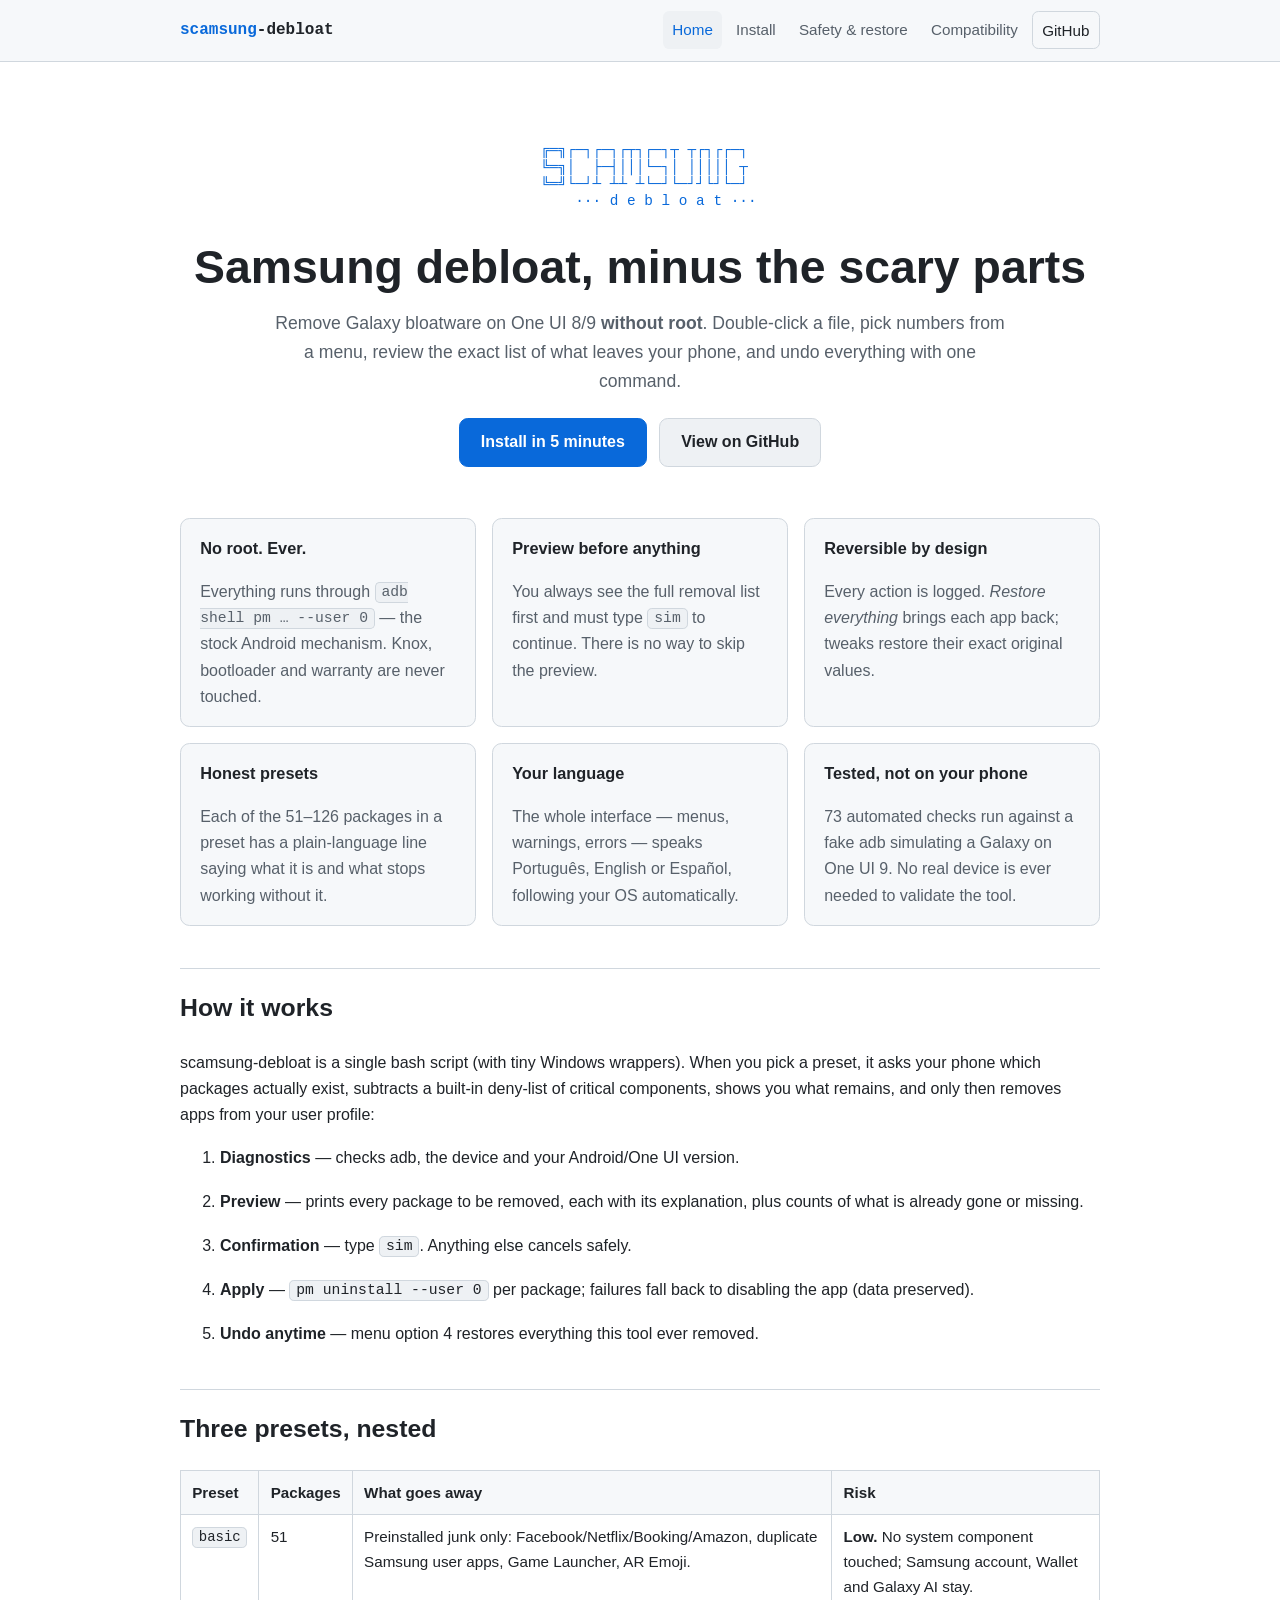
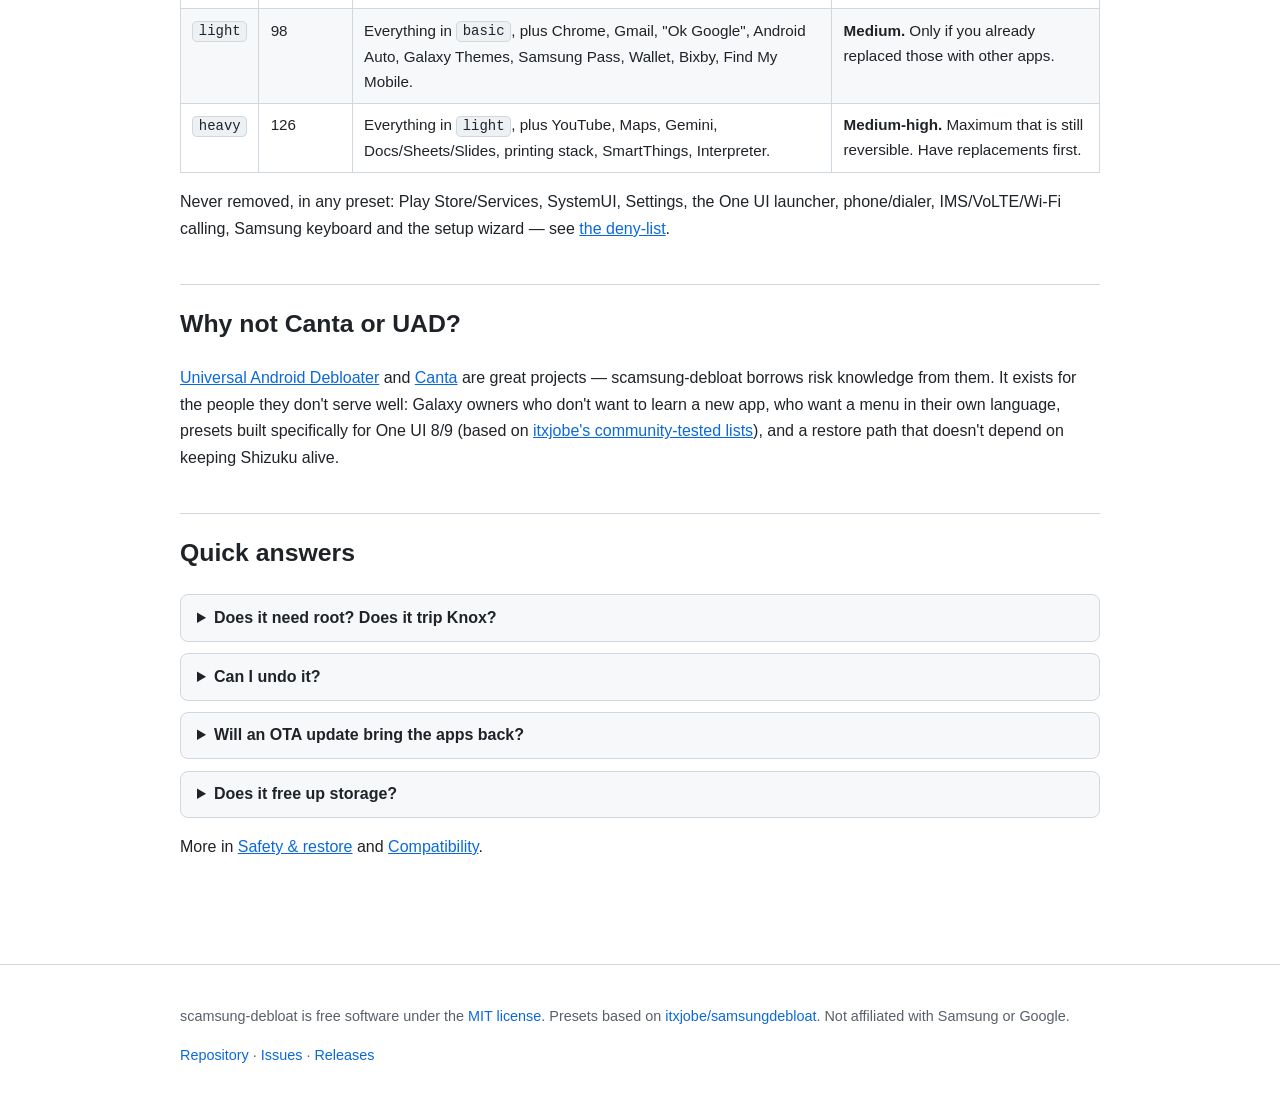
==== docs/index.html @ 41128d90 "SEO: site do projeto (GitHub Pages), README com FAQ/TOC/badges, versão pt-BR - docs/: 4 páginas EN (" ====
<!DOCTYPE html>
<html lang="en">
<head>
<meta charset="utf-8">
<meta name="viewport" content="width=device-width, initial-scale=1">
<title>scamsung-debloat — Remove Samsung bloatware without root (One UI 8/9)</title>
<meta name="description" content="Free, open-source CLI that removes Samsung Galaxy bloatware without root. Numbered menu, presets with per-package explanations, mandatory preview, fully reversible. macOS, Linux, Windows.">
<link rel="canonical" href="https://aureliomo.github.io/scamsung-debloat/">
<meta property="og:type" content="website">
<meta property="og:site_name" content="scamsung-debloat">
<meta property="og:title" content="scamsung-debloat — Remove Samsung bloatware without root">
<meta property="og:description" content="Debloat Samsung Galaxy (One UI 8/9) without root. Double-click numbered menu, honest presets, mandatory preview, fully reversible.">
<meta property="og:url" content="https://aureliomo.github.io/scamsung-debloat/">
<link rel="stylesheet" href="assets/style.css">
<script type="application/ld+json">
{
  "@context": "https://schema.org",
  "@type": "SoftwareSourceCode",
  "name": "scamsung-debloat",
  "description": "Remove Samsung Galaxy bloatware without root. Numbered terminal menu, presets with per-package explanations, mandatory preview, reversible by design.",
  "codeRepository": "https://github.com/AurelioMo/scamsung-debloat",
  "programmingLanguage": "Shell",
  "runtimePlatform": ["macOS", "Linux", "Windows"],
  "license": "https://opensource.org/licenses/MIT",
  "author": { "@type": "Person", "name": "AurelioMo", "url": "https://github.com/AurelioMo" }
}
</script>
</head>
<body>
<a class="skip-link" href="#main">Skip to content</a>
<header class="site">
  <div class="wrap">
    <a class="brand" href="./"><b>scamsung</b>-debloat</a>
    <nav class="site" aria-label="Main">
      <a href="./" aria-current="page">Home</a>
      <a href="install.html">Install</a>
      <a href="safety.html">Safety &amp; restore</a>
      <a href="compatibility.html">Compatibility</a>
      <a class="github" href="https://github.com/AurelioMo/scamsung-debloat">GitHub</a>
    </nav>
  </div>
</header>

<main id="main">
<div class="wrap">

<div class="hero">
  <div class="logo" aria-hidden="true">  ╔═╗┌─┐┌─┐┌┬┐┌─┐┬ ┬┌┐┌┌─┐
  ╚═╗│  ├─┤│││└─┐│ │││││ ┬
  ╚═╝└─┘┴ ┴┴ ┴└─┘└─┘┘└┘└─┘
      ··· d e b l o a t ···</div>
  <h1>Samsung debloat, minus the scary parts</h1>
  <p class="tagline">Remove Galaxy bloatware on One UI 8/9 <strong>without root</strong>.
  Double-click a file, pick numbers from a menu, review the exact list of what
  leaves your phone, and undo everything with one command.</p>
  <div class="cta">
    <a class="btn primary" href="install.html">Install in 5 minutes</a>
    <a class="btn" href="https://github.com/AurelioMo/scamsung-debloat">View on GitHub</a>
  </div>
</div>

<div class="grid">
  <div class="card">
    <h3>No root. Ever.</h3>
    <p>Everything runs through <code>adb shell pm … --user 0</code> — the stock
    Android mechanism. Knox, bootloader and warranty are never touched.</p>
  </div>
  <div class="card">
    <h3>Preview before anything</h3>
    <p>You always see the full removal list first and must type
    <code>sim</code> to continue. There is no way to skip the preview.</p>
  </div>
  <div class="card">
    <h3>Reversible by design</h3>
    <p>Every action is logged. <em>Restore everything</em> brings each app back;
    tweaks restore their exact original values.</p>
  </div>
  <div class="card">
    <h3>Honest presets</h3>
    <p>Each of the 51–126 packages in a preset has a plain-language line saying
    what it is and what stops working without it.</p>
  </div>
  <div class="card">
    <h3>Your language</h3>
    <p>The whole interface — menus, warnings, errors — speaks Português,
    English or Español, following your OS automatically.</p>
  </div>
  <div class="card">
    <h3>Tested, not on your phone</h3>
    <p>73 automated checks run against a fake adb simulating a Galaxy on
    One UI 9. No real device is ever needed to validate the tool.</p>
  </div>
</div>

<h2 id="how-it-works">How it works</h2>
<p>scamsung-debloat is a single bash script (with tiny Windows wrappers). When you
pick a preset, it asks your phone which packages actually exist, subtracts a
built-in deny-list of critical components, shows you what remains, and only then
removes apps from your user profile:</p>
<ol class="steps">
  <li><strong>Diagnostics</strong> — checks adb, the device and your Android/One UI version.</li>
  <li><strong>Preview</strong> — prints every package to be removed, each with its explanation,
      plus counts of what is already gone or missing.</li>
  <li><strong>Confirmation</strong> — type <code>sim</code>. Anything else cancels safely.</li>
  <li><strong>Apply</strong> — <code>pm uninstall --user 0</code> per package; failures fall back
      to disabling the app (data preserved).</li>
  <li><strong>Undo anytime</strong> — menu option 4 restores everything this tool ever removed.</li>
</ol>

<h2 id="presets">Three presets, nested</h2>
<table>
  <thead>
    <tr><th>Preset</th><th>Packages</th><th>What goes away</th><th>Risk</th></tr>
  </thead>
  <tbody>
    <tr>
      <td><code>basic</code></td><td>51</td>
      <td>Preinstalled junk only: Facebook/Netflix/Booking/Amazon, duplicate Samsung
      user apps, Game Launcher, AR Emoji.</td>
      <td><strong>Low.</strong> No system component touched; Samsung account, Wallet and Galaxy AI stay.</td>
    </tr>
    <tr>
      <td><code>light</code></td><td>98</td>
      <td>Everything in <code>basic</code>, plus Chrome, Gmail, "Ok Google", Android Auto,
      Galaxy Themes, Samsung Pass, Wallet, Bixby, Find My Mobile.</td>
      <td><strong>Medium.</strong> Only if you already replaced those with other apps.</td>
    </tr>
    <tr>
      <td><code>heavy</code></td><td>126</td>
      <td>Everything in <code>light</code>, plus YouTube, Maps, Gemini, Docs/Sheets/Slides,
      printing stack, SmartThings, Interpreter.</td>
      <td><strong>Medium-high.</strong> Maximum that is still reversible. Have replacements first.</td>
    </tr>
  </tbody>
</table>
<p>Never removed, in any preset: Play Store/Services, SystemUI, Settings, the
One UI launcher, phone/dialer, IMS/VoLTE/Wi-Fi calling, Samsung keyboard and the
setup wizard — see <a href="safety.html#deny-list">the deny-list</a>.</p>

<h2 id="why-not-canta-or-uad">Why not Canta or UAD?</h2>
<p><a href="https://github.com/Universal-Debloater-Alliance/universal-android-debloater-next-generation">Universal
Android Debloater</a> and <a href="https://github.com/samolego/Canta">Canta</a> are
great projects — scamsung-debloat borrows risk knowledge from them. It exists for
the people they don't serve well: Galaxy owners who don't want to learn a new app,
who want a menu in their own language, presets built specifically for
One UI 8/9 (based on <a href="https://github.com/itxjobe/samsungdebloat">itxjobe's
community-tested lists</a>), and a restore path that doesn't depend on keeping
Shizuku alive.</p>

<h2 id="faq">Quick answers</h2>
<details>
  <summary>Does it need root? Does it trip Knox?</summary>
  <p>No and no. It uses <code>adb shell pm … --user 0</code>, a stock Android feature.
  Bootloader, <code>/system</code>, Knox and Play Integrity are untouched.</p>
</details>
<details>
  <summary>Can I undo it?</summary>
  <p>Yes — menu option 4 restores everything the tool removed, and
  <code>tweaks --reset</code> restores every setting to its recorded original value.</p>
</details>
<details>
  <summary>Will an OTA update bring the apps back?</summary>
  <p>Samsung OTAs sometimes reinstall their apps. Nothing breaks — run the same
  preset again.</p>
</details>
<details>
  <summary>Does it free up storage?</summary>
  <p>No: APKs stay in the read-only system partition. The gains are RAM, background
  battery drain, privacy and a clean app drawer.</p>
</details>
<p>More in <a href="safety.html">Safety &amp; restore</a> and
<a href="compatibility.html">Compatibility</a>.</p>

</div>
</main>

<footer class="site">
  <div class="wrap">
    <p>scamsung-debloat is free software under the
    <a href="https://github.com/AurelioMo/scamsung-debloat/blob/main/LICENSE">MIT license</a>.
    Presets based on <a href="https://github.com/itxjobe/samsungdebloat">itxjobe/samsungdebloat</a>.
    Not affiliated with Samsung or Google.</p>
    <p><a href="https://github.com/AurelioMo/scamsung-debloat">Repository</a> ·
    <a href="https://github.com/AurelioMo/scamsung-debloat/issues">Issues</a> ·
    <a href="https://github.com/AurelioMo/scamsung-debloat/releases">Releases</a></p>
  </div>
</footer>
</body>
</html>
---- docs/assets/style.css ----
/* scamsung-debloat — site stylesheet (plain CSS, no build step) */
:root {
    --bg: #0d1117;
    --surface: #161b22;
    --surface-2: #1c2330;
    --border: #2d333b;
    --text: #e6edf3;
    --muted: #9da7b3;
    --accent: #4cc2ff;
    --accent-2: #7ee787;
    --warn: #f0b72f;
    --mono: ui-monospace, SFMono-Regular, Menlo, Consolas, monospace;
    --sans: -apple-system, BlinkMacSystemFont, "Segoe UI", Roboto, Helvetica, Arial, sans-serif;
}

* { box-sizing: border-box; }

html { scroll-behavior: smooth; }

body {
    margin: 0;
    font-family: var(--sans);
    line-height: 1.65;
    color: var(--text);
    background: var(--bg);
}

.skip-link {
    position: absolute;
    left: -9999px;
    top: 0;
    background: var(--accent);
    color: #06121c;
    padding: .5rem 1rem;
    z-index: 10;
}
.skip-link:focus { left: 0; }

.wrap { max-width: 60rem; margin: 0 auto; padding: 0 1.25rem; }

header.site {
    border-bottom: 1px solid var(--border);
    background: var(--surface);
    position: sticky;
    top: 0;
    z-index: 5;
}
header.site .wrap {
    display: flex;
    flex-wrap: wrap;
    align-items: center;
    gap: .75rem;
    padding-top: .7rem;
    padding-bottom: .7rem;
}
.brand {
    font-family: var(--mono);
    font-weight: 700;
    color: var(--text);
    text-decoration: none;
    margin-right: auto;
}
.brand b { color: var(--accent); }

nav.site { display: flex; flex-wrap: wrap; gap: .25rem; }
nav.site a {
    color: var(--muted);
    text-decoration: none;
    padding: .35rem .6rem;
    border-radius: .4rem;
    font-size: .95rem;
}
nav.site a:hover { color: var(--text); background: var(--surface-2); }
nav.site a[aria-current="page"] { color: var(--accent); background: var(--surface-2); }
nav.site a.github { color: var(--text); border: 1px solid var(--border); }

main { padding: 2.5rem 0 3.5rem; }

.hero { text-align: center; padding: 2.5rem 0 2rem; }
.hero .logo {
    font-family: var(--mono);
    font-size: clamp(.55rem, 2.2vw, .9rem);
    line-height: 1.2;
    color: var(--accent);
    white-space: pre;
    overflow-x: auto;
    display: inline-block;
    text-align: left;
}
.hero h1 { margin: .6rem 0 .2rem; font-size: clamp(1.9rem, 5vw, 2.9rem); }
.hero .tagline { color: var(--muted); font-size: 1.1rem; max-width: 46rem; margin: 0 auto 1.4rem; }

.cta { display: flex; gap: .8rem; justify-content: center; flex-wrap: wrap; }
.btn {
    display: inline-block;
    padding: .65rem 1.3rem;
    border-radius: .55rem;
    text-decoration: none;
    font-weight: 600;
    border: 1px solid var(--border);
    color: var(--text);
    background: var(--surface-2);
}
.btn:hover { border-color: var(--accent); }
.btn.primary { background: var(--accent); color: #06121c; border-color: var(--accent); }

h2 { margin-top: 2.6rem; padding-top: 1.2rem; border-top: 1px solid var(--border); font-size: 1.55rem; }
h3 { margin-top: 1.8rem; font-size: 1.15rem; }
article.page h1 { font-size: 2.1rem; margin-bottom: .3rem; }
.lede { color: var(--muted); font-size: 1.08rem; }

code, kbd {
    font-family: var(--mono);
    font-size: .92em;
    background: var(--surface-2);
    border: 1px solid var(--border);
    border-radius: .3rem;
    padding: .1em .4em;
}
pre {
    background: var(--surface);
    border: 1px solid var(--border);
    border-radius: .55rem;
    padding: 1rem 1.1rem;
    overflow-x: auto;
    font-size: .9rem;
}
pre code { background: none; border: 0; padding: 0; }

table { border-collapse: collapse; width: 100%; margin: 1rem 0; font-size: .95rem; }
th, td { border: 1px solid var(--border); padding: .55rem .7rem; text-align: left; vertical-align: top; }
th { background: var(--surface); }
tbody tr:nth-child(even) { background: var(--surface); }

.note, .warning {
    border: 1px solid var(--border);
    border-left: .3rem solid var(--accent);
    background: var(--surface);
    border-radius: .4rem;
    padding: .8rem 1rem;
    margin: 1.2rem 0;
}
.warning { border-left-color: var(--warn); }
.note p, .warning p { margin: .3rem 0; }

.grid { display: grid; gap: 1rem; grid-template-columns: repeat(auto-fit, minmax(15rem, 1fr)); margin: 1.2rem 0; }
.card {
    background: var(--surface);
    border: 1px solid var(--border);
    border-radius: .6rem;
    padding: 1rem 1.2rem;
}
.card h3 { margin-top: 0; font-size: 1.02rem; }
.card p { margin-bottom: 0; color: var(--muted); }

ol.steps > li { margin-bottom: 1.1rem; }

details { border: 1px solid var(--border); border-radius: .5rem; padding: .6rem 1rem; margin: .7rem 0; background: var(--surface); }
summary { cursor: pointer; font-weight: 600; }

footer.site {
    border-top: 1px solid var(--border);
    color: var(--muted);
    font-size: .9rem;
    padding: 1.6rem 0 2.5rem;
    margin-top: 2rem;
}
footer.site a { color: var(--accent); text-decoration: none; }

a { color: var(--accent); }
a:hover { text-decoration: none; }

@media (prefers-color-scheme: light) {
    :root {
        --bg: #ffffff;
        --surface: #f6f8fa;
        --surface-2: #eef1f4;
        --border: #d0d7de;
        --text: #1f2328;
        --muted: #57606a;
        --accent: #0969da;
        --accent-2: #1a7f37;
    }
    .btn.primary { color: #ffffff; }
    .skip-link { color: #ffffff; }
}

@media (max-width: 40rem) {
    header.site { position: static; }
    th, td { padding: .4rem .5rem; }
    table { font-size: .85rem; }
}
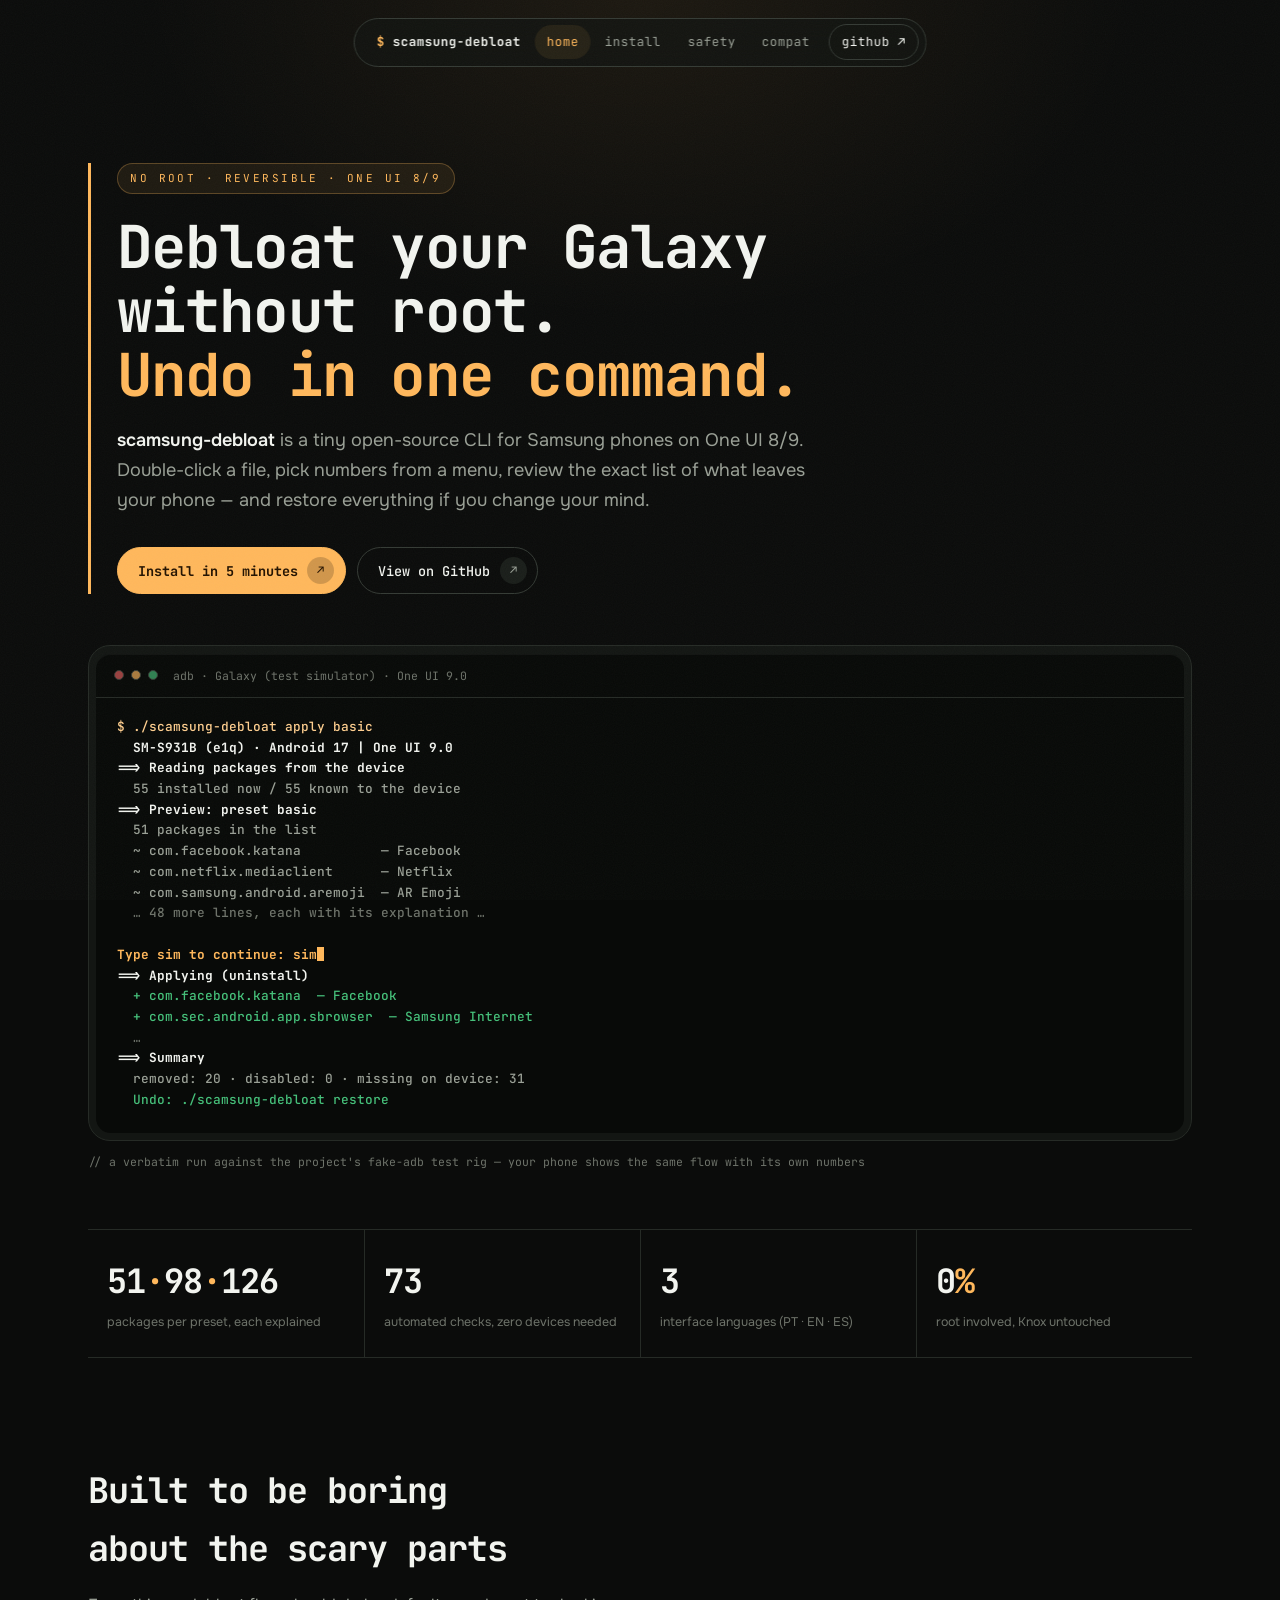
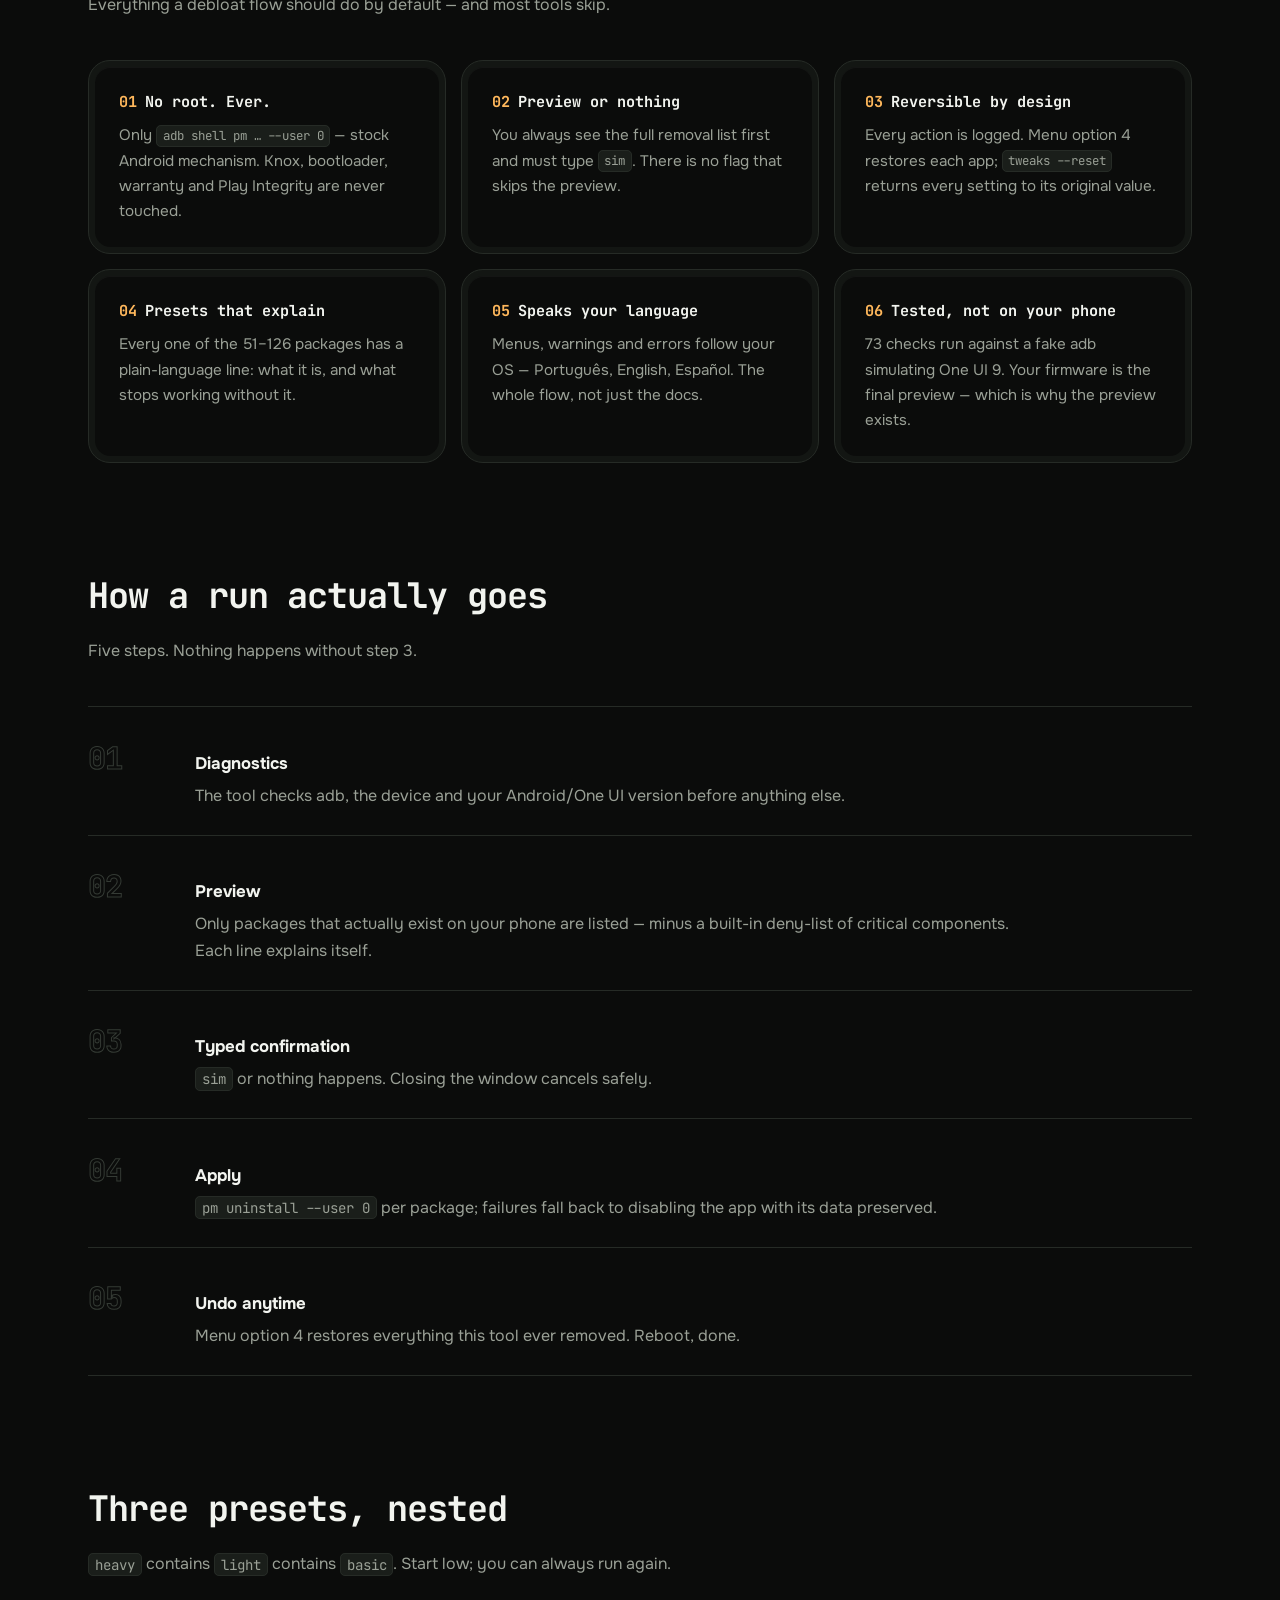
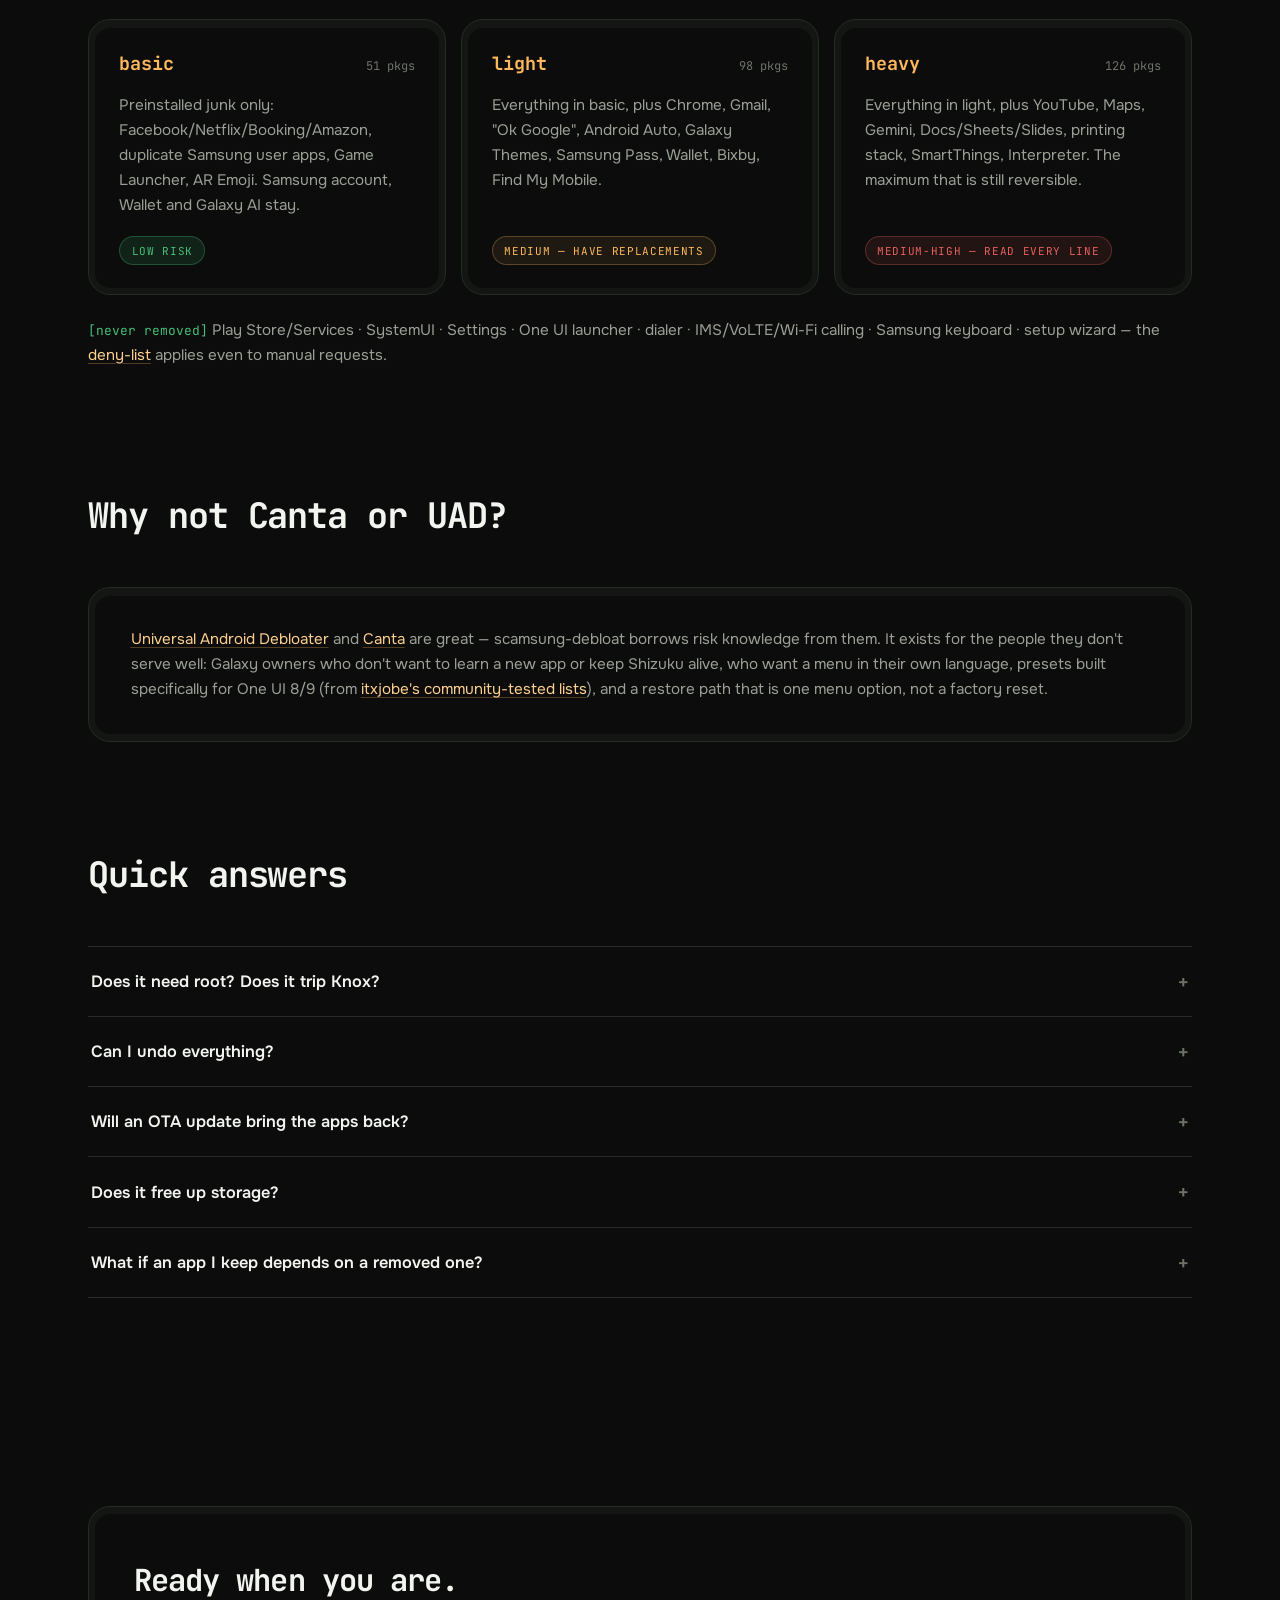
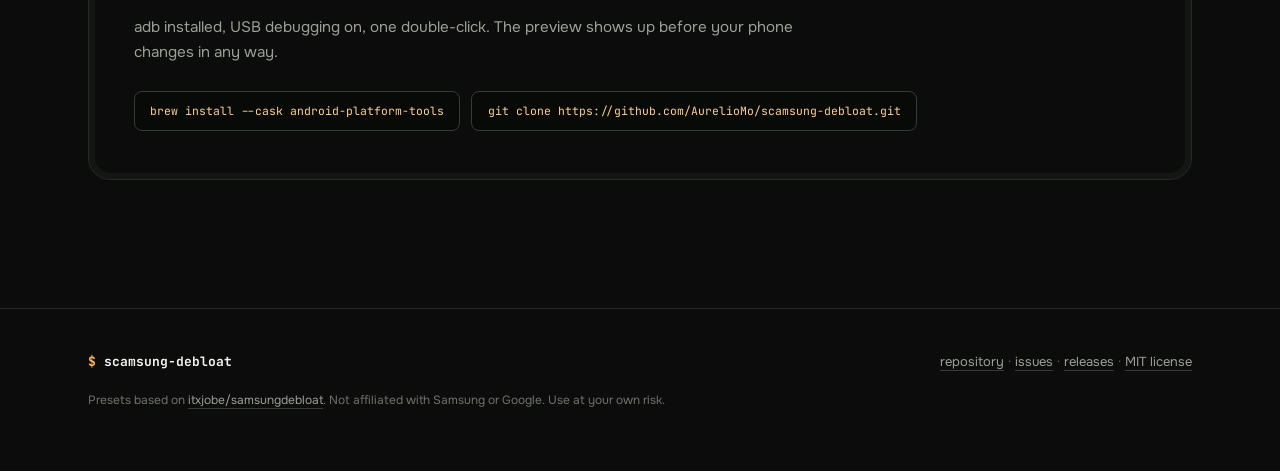
==== commit d3d5e033: "docs(site): redesign visual completo + verificacao do Search Console + READMEs reforcados - site: no" ====
--- a/docs/index.html
+++ b/docs/index.html
@@ -11,6 +11,9 @@
 <meta property="og:title" content="scamsung-debloat — Remove Samsung bloatware without root">
 <meta property="og:description" content="Debloat Samsung Galaxy (One UI 8/9) without root. Double-click numbered menu, honest presets, mandatory preview, fully reversible.">
 <meta property="og:url" content="https://aureliomo.github.io/scamsung-debloat/">
+<link rel="preconnect" href="https://fonts.googleapis.com">
+<link rel="preconnect" href="https://fonts.gstatic.com" crossorigin>
+<link href="https://fonts.googleapis.com/css2?family=JetBrains+Mono:wght@400;500;700&family=Onest:wght@400;500;600;700&display=swap" rel="stylesheet">
 <link rel="stylesheet" href="assets/style.css">
 <script type="application/ld+json">
 {
@@ -28,161 +31,272 @@
 </head>
 <body>
 <a class="skip-link" href="#main">Skip to content</a>
-<header class="site">
-  <div class="wrap">
-    <a class="brand" href="./"><b>scamsung</b>-debloat</a>
-    <nav class="site" aria-label="Main">
-      <a href="./" aria-current="page">Home</a>
-      <a href="install.html">Install</a>
-      <a href="safety.html">Safety &amp; restore</a>
-      <a href="compatibility.html">Compatibility</a>
-      <a class="github" href="https://github.com/AurelioMo/scamsung-debloat">GitHub</a>
-    </nav>
-  </div>
-</header>
+<div class="glow" aria-hidden="true"></div>
+
+<nav class="nav" aria-label="Main">
+  <a class="wordmark" href="./"><b>$</b> scamsung-debloat</a>
+  <a href="./" aria-current="page">home</a>
+  <a href="install.html">install</a>
+  <a href="safety.html">safety</a>
+  <a href="compatibility.html">compat</a>
+  <a class="gh" href="https://github.com/AurelioMo/scamsung-debloat">github ↗</a>
+</nav>
 
 <main id="main">
 <div class="wrap">
 
-<div class="hero">
-  <div class="logo" aria-hidden="true">  ╔═╗┌─┐┌─┐┌┬┐┌─┐┬ ┬┌┐┌┌─┐
-  ╚═╗│  ├─┤│││└─┐│ │││││ ┬
-  ╚═╝└─┘┴ ┴┴ ┴└─┘└─┘┘└┘└─┘
-      ··· d e b l o a t ···</div>
-  <h1>Samsung debloat, minus the scary parts</h1>
-  <p class="tagline">Remove Galaxy bloatware on One UI 8/9 <strong>without root</strong>.
-  Double-click a file, pick numbers from a menu, review the exact list of what
-  leaves your phone, and undo everything with one command.</p>
-  <div class="cta">
-    <a class="btn primary" href="install.html">Install in 5 minutes</a>
-    <a class="btn" href="https://github.com/AurelioMo/scamsung-debloat">View on GitHub</a>
+  <div class="hero">
+    <div class="hero-frame">
+      <span class="eyebrow reveal">no root · reversible · one ui 8/9</span>
+      <h1 class="reveal d1">Debloat your Galaxy<br>without root.<br><span class="prompt">Undo in one command.</span></h1>
+      <p class="lede reveal d2"><strong>scamsung-debloat</strong> is a tiny open-source CLI
+      for Samsung phones on One UI 8/9. Double-click a file, pick numbers from a menu,
+      review the exact list of what leaves your phone — and restore everything if you
+      change your mind.</p>
+      <div class="cta-row reveal d3">
+        <a class="btn primary" href="install.html">Install in 5 minutes <span class="orb">↗</span></a>
+        <a class="btn ghost" href="https://github.com/AurelioMo/scamsung-debloat">View on GitHub <span class="orb">↗</span></a>
+      </div>
+    </div>
+
+    <div class="term-shell reveal d4">
+      <div class="term">
+        <div class="term-bar">
+          <span class="dots" aria-hidden="true"><i></i><i></i><i></i></span>
+          <span>adb · Galaxy (test simulator) · One UI 9.0</span>
+        </div>
+        <pre><b><span class="c-cmd">$ ./scamsung-debloat apply basic</span>
+<span class="c-head">  SM-S931B (e1q) · Android 17 | One UI 9.0</span>
+<span class="c-head">==&gt; Reading packages from the device</span>
+  55 installed now / 55 known to the device
+<span class="c-head">==&gt; Preview: preset basic</span>
+  51 packages in the list
+  ~ com.facebook.katana          — Facebook
+  ~ com.netflix.mediaclient      — Netflix
+  ~ com.samsung.android.aremoji  — AR Emoji
+  <span class="c-dim">… 48 more lines, each with its explanation …</span>
+
+<span class="c-in">Type sim to continue:</span> <span class="c-in">sim</span><span class="caret"></span>
+<span class="c-head">==&gt; Applying (uninstall)</span>
+<span class="c-add">  + com.facebook.katana  — Facebook</span>
+<span class="c-add">  + com.sec.android.app.sbrowser  — Samsung Internet</span>
+  <span class="c-dim">…</span>
+<span class="c-head">==&gt; Summary</span>
+  removed: 20 · disabled: 0 · missing on device: 31
+<span class="c-add">  Undo: ./scamsung-debloat restore</span></b></pre>
+      </div>
+    </div>
+    <p class="term-caption reveal d5">// a verbatim run against the project's fake-adb test rig — your phone shows the same flow with its own numbers</p>
+
+    <div class="stats">
+      <div class="stat"><div class="n">51<em>·</em>98<em>·</em>126</div><div class="l">packages per preset, each explained</div></div>
+      <div class="stat"><div class="n">73</div><div class="l">automated checks, zero devices needed</div></div>
+      <div class="stat"><div class="n">3</div><div class="l">interface languages (PT · EN · ES)</div></div>
+      <div class="stat"><div class="n">0<em>%</em></div><div class="l">root involved, Knox untouched</div></div>
+    </div>
   </div>
-</div>
-
-<div class="grid">
-  <div class="card">
-    <h3>No root. Ever.</h3>
-    <p>Everything runs through <code>adb shell pm … --user 0</code> — the stock
-    Android mechanism. Knox, bootloader and warranty are never touched.</p>
-  </div>
-  <div class="card">
-    <h3>Preview before anything</h3>
-    <p>You always see the full removal list first and must type
-    <code>sim</code> to continue. There is no way to skip the preview.</p>
-  </div>
-  <div class="card">
-    <h3>Reversible by design</h3>
-    <p>Every action is logged. <em>Restore everything</em> brings each app back;
-    tweaks restore their exact original values.</p>
-  </div>
-  <div class="card">
-    <h3>Honest presets</h3>
-    <p>Each of the 51–126 packages in a preset has a plain-language line saying
-    what it is and what stops working without it.</p>
-  </div>
-  <div class="card">
-    <h3>Your language</h3>
-    <p>The whole interface — menus, warnings, errors — speaks Português,
-    English or Español, following your OS automatically.</p>
-  </div>
-  <div class="card">
-    <h3>Tested, not on your phone</h3>
-    <p>73 automated checks run against a fake adb simulating a Galaxy on
-    One UI 9. No real device is ever needed to validate the tool.</p>
-  </div>
-</div>
-
-<h2 id="how-it-works">How it works</h2>
-<p>scamsung-debloat is a single bash script (with tiny Windows wrappers). When you
-pick a preset, it asks your phone which packages actually exist, subtracts a
-built-in deny-list of critical components, shows you what remains, and only then
-removes apps from your user profile:</p>
-<ol class="steps">
-  <li><strong>Diagnostics</strong> — checks adb, the device and your Android/One UI version.</li>
-  <li><strong>Preview</strong> — prints every package to be removed, each with its explanation,
-      plus counts of what is already gone or missing.</li>
-  <li><strong>Confirmation</strong> — type <code>sim</code>. Anything else cancels safely.</li>
-  <li><strong>Apply</strong> — <code>pm uninstall --user 0</code> per package; failures fall back
-      to disabling the app (data preserved).</li>
-  <li><strong>Undo anytime</strong> — menu option 4 restores everything this tool ever removed.</li>
-</ol>
-
-<h2 id="presets">Three presets, nested</h2>
-<table>
-  <thead>
-    <tr><th>Preset</th><th>Packages</th><th>What goes away</th><th>Risk</th></tr>
-  </thead>
-  <tbody>
-    <tr>
-      <td><code>basic</code></td><td>51</td>
-      <td>Preinstalled junk only: Facebook/Netflix/Booking/Amazon, duplicate Samsung
-      user apps, Game Launcher, AR Emoji.</td>
-      <td><strong>Low.</strong> No system component touched; Samsung account, Wallet and Galaxy AI stay.</td>
-    </tr>
-    <tr>
-      <td><code>light</code></td><td>98</td>
-      <td>Everything in <code>basic</code>, plus Chrome, Gmail, "Ok Google", Android Auto,
-      Galaxy Themes, Samsung Pass, Wallet, Bixby, Find My Mobile.</td>
-      <td><strong>Medium.</strong> Only if you already replaced those with other apps.</td>
-    </tr>
-    <tr>
-      <td><code>heavy</code></td><td>126</td>
-      <td>Everything in <code>light</code>, plus YouTube, Maps, Gemini, Docs/Sheets/Slides,
-      printing stack, SmartThings, Interpreter.</td>
-      <td><strong>Medium-high.</strong> Maximum that is still reversible. Have replacements first.</td>
-    </tr>
-  </tbody>
-</table>
-<p>Never removed, in any preset: Play Store/Services, SystemUI, Settings, the
-One UI launcher, phone/dialer, IMS/VoLTE/Wi-Fi calling, Samsung keyboard and the
-setup wizard — see <a href="safety.html#deny-list">the deny-list</a>.</p>
-
-<h2 id="why-not-canta-or-uad">Why not Canta or UAD?</h2>
-<p><a href="https://github.com/Universal-Debloater-Alliance/universal-android-debloater-next-generation">Universal
-Android Debloater</a> and <a href="https://github.com/samolego/Canta">Canta</a> are
-great projects — scamsung-debloat borrows risk knowledge from them. It exists for
-the people they don't serve well: Galaxy owners who don't want to learn a new app,
-who want a menu in their own language, presets built specifically for
-One UI 8/9 (based on <a href="https://github.com/itxjobe/samsungdebloat">itxjobe's
-community-tested lists</a>), and a restore path that doesn't depend on keeping
-Shizuku alive.</p>
-
-<h2 id="faq">Quick answers</h2>
-<details>
-  <summary>Does it need root? Does it trip Knox?</summary>
-  <p>No and no. It uses <code>adb shell pm … --user 0</code>, a stock Android feature.
-  Bootloader, <code>/system</code>, Knox and Play Integrity are untouched.</p>
-</details>
-<details>
-  <summary>Can I undo it?</summary>
-  <p>Yes — menu option 4 restores everything the tool removed, and
-  <code>tweaks --reset</code> restores every setting to its recorded original value.</p>
-</details>
-<details>
-  <summary>Will an OTA update bring the apps back?</summary>
-  <p>Samsung OTAs sometimes reinstall their apps. Nothing breaks — run the same
-  preset again.</p>
-</details>
-<details>
-  <summary>Does it free up storage?</summary>
-  <p>No: APKs stay in the read-only system partition. The gains are RAM, background
-  battery drain, privacy and a clean app drawer.</p>
-</details>
-<p>More in <a href="safety.html">Safety &amp; restore</a> and
-<a href="compatibility.html">Compatibility</a>.</p>
+
+  <section id="features">
+    <div class="sec-head">
+      <h2>Built to be boring<br>about the scary parts</h2>
+      <p>Everything a debloat flow should do by default — and most tools skip.</p>
+    </div>
+    <div class="bento">
+      <div class="cell">
+        <div class="shell"><div class="core">
+          <h3><span class="k">01</span>No root. Ever.</h3>
+          <p>Only <code>adb shell pm … --user 0</code> — stock Android mechanism.
+          Knox, bootloader, warranty and Play Integrity are never touched.</p>
+        </div></div>
+      </div>
+      <div class="cell">
+        <div class="shell"><div class="core">
+          <h3><span class="k">02</span>Preview or nothing</h3>
+          <p>You always see the full removal list first and must type
+          <code>sim</code>. There is no flag that skips the preview.</p>
+        </div></div>
+      </div>
+      <div class="cell">
+        <div class="shell"><div class="core">
+          <h3><span class="k">03</span>Reversible by design</h3>
+          <p>Every action is logged. Menu option 4 restores each app;
+          <code>tweaks --reset</code> returns every setting to its original value.</p>
+        </div></div>
+      </div>
+      <div class="cell">
+        <div class="shell"><div class="core">
+          <h3><span class="k">04</span>Presets that explain</h3>
+          <p>Every one of the 51–126 packages has a plain-language line: what it
+          is, and what stops working without it.</p>
+        </div></div>
+      </div>
+      <div class="cell">
+        <div class="shell"><div class="core">
+          <h3><span class="k">05</span>Speaks your language</h3>
+          <p>Menus, warnings and errors follow your OS — Português, English,
+          Español. The whole flow, not just the docs.</p>
+        </div></div>
+      </div>
+      <div class="cell">
+        <div class="shell"><div class="core">
+          <h3><span class="k">06</span>Tested, not on your phone</h3>
+          <p>73 checks run against a fake adb simulating One UI 9.
+          Your firmware is the final preview — which is why the preview exists.</p>
+        </div></div>
+      </div>
+    </div>
+  </section>
+
+  <section id="how">
+    <div class="sec-head">
+      <h2>How a run actually goes</h2>
+      <p>Five steps. Nothing happens without step 3.</p>
+    </div>
+    <div class="steps">
+      <div class="step">
+        <span class="no">01</span>
+        <div><h3>Diagnostics</h3>
+        <p>The tool checks adb, the device and your Android/One UI version before anything else.</p></div>
+      </div>
+      <div class="step">
+        <span class="no">02</span>
+        <div><h3>Preview</h3>
+        <p>Only packages that actually exist on your phone are listed — minus a built-in deny-list
+        of critical components. Each line explains itself.</p></div>
+      </div>
+      <div class="step">
+        <span class="no">03</span>
+        <div><h3>Typed confirmation</h3>
+        <p><code>sim</code> or nothing happens. Closing the window cancels safely.</p></div>
+      </div>
+      <div class="step">
+        <span class="no">04</span>
+        <div><h3>Apply</h3>
+        <p><code>pm uninstall --user 0</code> per package; failures fall back to disabling the app
+        with its data preserved.</p></div>
+      </div>
+      <div class="step">
+        <span class="no">05</span>
+        <div><h3>Undo anytime</h3>
+        <p>Menu option 4 restores everything this tool ever removed. Reboot, done.</p></div>
+      </div>
+    </div>
+  </section>
+
+  <section id="presets">
+    <div class="sec-head">
+      <h2>Three presets, nested</h2>
+      <p><code>heavy</code> contains <code>light</code> contains <code>basic</code>. Start low; you can always run again.</p>
+    </div>
+    <div class="preset-grid">
+      <div class="preset">
+        <div class="shell"><div class="core">
+          <div class="top"><span class="name">basic</span><span class="count">51 pkgs</span></div>
+          <p>Preinstalled junk only: Facebook/Netflix/Booking/Amazon, duplicate Samsung
+          user apps, Game Launcher, AR Emoji. Samsung account, Wallet and Galaxy AI stay.</p>
+          <span class="chip low">low risk</span>
+        </div></div>
+      </div>
+      <div class="preset">
+        <div class="shell"><div class="core">
+          <div class="top"><span class="name">light</span><span class="count">98 pkgs</span></div>
+          <p>Everything in basic, plus Chrome, Gmail, "Ok Google", Android Auto, Galaxy Themes,
+          Samsung Pass, Wallet, Bixby, Find My Mobile.</p>
+          <span class="chip mid">medium — have replacements</span>
+        </div></div>
+      </div>
+      <div class="preset">
+        <div class="shell"><div class="core">
+          <div class="top"><span class="name">heavy</span><span class="count">126 pkgs</span></div>
+          <p>Everything in light, plus YouTube, Maps, Gemini, Docs/Sheets/Slides, printing stack,
+          SmartThings, Interpreter. The maximum that is still reversible.</p>
+          <span class="chip high">medium-high — read every line</span>
+        </div></div>
+      </div>
+    </div>
+    <p class="deny-note"><span class="tag">[never removed]</span> Play Store/Services · SystemUI · Settings ·
+    One UI launcher · dialer · IMS/VoLTE/Wi-Fi calling · Samsung keyboard · setup wizard —
+    the <a href="safety.html#deny-list">deny-list</a> applies even to manual requests.</p>
+  </section>
+
+  <section id="why">
+    <div class="sec-head">
+      <h2>Why not Canta or UAD?</h2>
+    </div>
+    <div class="panel"><div class="core">
+      <p><a href="https://github.com/Universal-Debloater-Alliance/universal-android-debloater-next-generation">Universal
+      Android Debloater</a> and <a href="https://github.com/samolego/Canta">Canta</a> are great —
+      scamsung-debloat borrows risk knowledge from them. It exists for the people they don't
+      serve well: Galaxy owners who don't want to learn a new app or keep Shizuku alive, who
+      want a menu in their own language, presets built specifically for One UI 8/9
+      (from <a href="https://github.com/itxjobe/samsungdebloat">itxjobe's community-tested lists</a>),
+      and a restore path that is one menu option, not a factory reset.</p>
+    </div></div>
+  </section>
+
+  <section id="faq">
+    <div class="sec-head">
+      <h2>Quick answers</h2>
+    </div>
+    <div class="faq">
+      <details>
+        <summary>Does it need root? Does it trip Knox?<span class="pm">+</span></summary>
+        <p>No and no. It uses <code>adb shell pm … --user 0</code>, a stock Android feature.
+        Bootloader, <code>/system</code>, Knox and Play Integrity stay untouched — banking
+        apps and Google Pay keep working.</p>
+      </details>
+      <details>
+        <summary>Can I undo everything?<span class="pm">+</span></summary>
+        <p>Yes — menu option 4 restores every app the tool removed, and
+        <code>tweaks --reset</code> returns each setting to its recorded original value.</p>
+      </details>
+      <details>
+        <summary>Will an OTA update bring the apps back?<span class="pm">+</span></summary>
+        <p>Samsung OTAs sometimes reinstall their apps. Nothing breaks — run the same preset
+        again after the update.</p>
+      </details>
+      <details>
+        <summary>Does it free up storage?<span class="pm">+</span></summary>
+        <p>No. APKs stay in the read-only system partition. The gains are RAM, background
+        battery drain, privacy and a clean app drawer — not gigabytes.</p>
+      </details>
+      <details>
+        <summary>What if an app I keep depends on a removed one?<span class="pm">+</span></summary>
+        <p>That feature stops working (e.g. watch faces need Samsung services). Every preset
+        line warns you, the preview shows the full list first, and restore brings the
+        dependency back.</p>
+      </details>
+    </div>
+  </section>
+
+  <section class="final">
+    <div class="panel"><div class="core">
+      <h2>Ready when you are.</h2>
+      <p>adb installed, USB debugging on, one double-click. The preview shows up before
+      your phone changes in any way.</p>
+      <div class="install-line">
+        <code>brew install --cask android-platform-tools</code>
+        <code>git clone https://github.com/AurelioMo/scamsung-debloat.git</code>
+      </div>
+    </div></div>
+  </section>
 
 </div>
 </main>
 
-<footer class="site">
+<footer>
   <div class="wrap">
-    <p>scamsung-debloat is free software under the
-    <a href="https://github.com/AurelioMo/scamsung-debloat/blob/main/LICENSE">MIT license</a>.
-    Presets based on <a href="https://github.com/itxjobe/samsungdebloat">itxjobe/samsungdebloat</a>.
-    Not affiliated with Samsung or Google.</p>
-    <p><a href="https://github.com/AurelioMo/scamsung-debloat">Repository</a> ·
-    <a href="https://github.com/AurelioMo/scamsung-debloat/issues">Issues</a> ·
-    <a href="https://github.com/AurelioMo/scamsung-debloat/releases">Releases</a></p>
+    <div class="cols">
+      <span class="wordmark"><b>$</b> scamsung-debloat</span>
+      <span>
+        <a href="https://github.com/AurelioMo/scamsung-debloat">repository</a> ·
+        <a href="https://github.com/AurelioMo/scamsung-debloat/issues">issues</a> ·
+        <a href="https://github.com/AurelioMo/scamsung-debloat/releases">releases</a> ·
+        <a href="https://github.com/AurelioMo/scamsung-debloat/blob/main/LICENSE">MIT license</a>
+      </span>
+    </div>
+    <p class="legal">Presets based on <a href="https://github.com/itxjobe/samsungdebloat">itxjobe/samsungdebloat</a>.
+    Not affiliated with Samsung or Google. Use at your own risk.</p>
   </div>
 </footer>
 </body>
--- a/docs/assets/style.css
+++ b/docs/assets/style.css
@@ -1,16 +1,47 @@
-/* scamsung-debloat — site stylesheet (plain CSS, no build step) */
+/* ============================================================
+   scamsung-debloat — "phosphor amber terminal"
+   One dark warm canvas, one phosphor accent, mono display type.
+   Plain CSS, no build, no required JS.
+   ============================================================ */
+
 :root {
-    --bg: #0d1117;
-    --surface: #161b22;
-    --surface-2: #1c2330;
-    --border: #2d333b;
-    --text: #e6edf3;
-    --muted: #9da7b3;
-    --accent: #4cc2ff;
-    --accent-2: #7ee787;
-    --warn: #f0b72f;
-    --mono: ui-monospace, SFMono-Regular, Menlo, Consolas, monospace;
-    --sans: -apple-system, BlinkMacSystemFont, "Segoe UI", Roboto, Helvetica, Arial, sans-serif;
+    /* canvas — warm near-black, like a CRT that just warmed up */
+    --bg: #0B0C0B;
+    --surface: #131613;
+    --surface-2: #1A1E1A;
+    --hairline: #262B26;
+    --hairline-strong: #353B35;
+
+    /* ink */
+    --text: #F2F4EF;
+    --muted: #9AA096;
+    --dim: #6E736A;
+
+    /* the single accent — phosphor amber */
+    --accent: #FFB85C;
+    --accent-strong: #FFCF8F;
+    --accent-ink: #241300;
+    --accent-soft: rgba(255, 184, 92, 0.08);
+    --accent-hairline: rgba(255, 184, 92, 0.28);
+
+    /* functional colours only — never decoration */
+    --ok: #46C07A;
+    --ok-soft: rgba(70, 192, 122, 0.12);
+    --danger: #E5605E;
+    --danger-soft: rgba(229, 96, 94, 0.10);
+
+    --mono: "JetBrains Mono", ui-monospace, SFMono-Regular, Menlo, Consolas, monospace;
+    --sans: "Onest", -apple-system, BlinkMacSystemFont, "Segoe UI", sans-serif;
+
+    --ease-out: cubic-bezier(0.22, 0.9, 0.24, 1);
+    --ease-spring: cubic-bezier(0.32, 0.72, 0, 1);
+
+    --radius-sm: 8px;
+    --radius-md: 14px;
+    --radius-lg: 22px;
+
+    --maxw: 72rem;
+    --readw: 46rem;
 }
 
 * { box-sizing: border-box; }
@@ -20,173 +51,628 @@
 body {
     margin: 0;
     font-family: var(--sans);
-    line-height: 1.65;
+    font-size: 16px;
+    line-height: 1.66;
     color: var(--text);
     background: var(--bg);
-}
+    -webkit-font-smoothing: antialiased;
+}
+
+/* film grain — fixed overlay only, never on scrolling containers */
+body::after {
+    content: "";
+    position: fixed;
+    inset: 0;
+    z-index: 60;
+    pointer-events: none;
+    opacity: 0.035;
+    background-image: url("data:image/svg+xml,%3Csvg xmlns='http://www.w3.org/2000/svg' width='160' height='160'%3E%3Cfilter id='n'%3E%3CfeTurbulence type='fractalNoise' baseFrequency='0.9' numOctaves='2'/%3E%3C/filter%3E%3Crect width='160' height='160' filter='url(%23n)'/%3E%3C/svg%3E");
+}
+
+/* single warm glow behind the hero — one orb, not a mesh */
+.glow {
+    position: absolute;
+    top: -22rem;
+    left: 50%;
+    width: 62rem;
+    height: 42rem;
+    transform: translateX(-50%);
+    pointer-events: none;
+    background: radial-gradient(closest-side, rgba(255, 184, 92, 0.075), transparent);
+    z-index: 0;
+}
+
+::selection { background: var(--accent); color: var(--accent-ink); }
 
 .skip-link {
     position: absolute;
     left: -9999px;
-    top: 0;
+    top: 0.8rem;
     background: var(--accent);
-    color: #06121c;
-    padding: .5rem 1rem;
-    z-index: 10;
-}
-.skip-link:focus { left: 0; }
-
-.wrap { max-width: 60rem; margin: 0 auto; padding: 0 1.25rem; }
-
-header.site {
-    border-bottom: 1px solid var(--border);
+    color: var(--accent-ink);
+    font-family: var(--mono);
+    font-size: 13px;
+    padding: 0.5rem 1rem;
+    border-radius: var(--radius-sm);
+    z-index: 70;
+}
+.skip-link:focus { left: 0.8rem; }
+
+a { color: var(--accent-strong); text-decoration-color: var(--accent-hairline); text-underline-offset: 3px; }
+a:hover { color: var(--accent); text-decoration-color: var(--accent); }
+
+code, kbd, pre {
+    font-family: var(--mono);
+    font-size: 0.88em;
+}
+code {
+    background: var(--surface-2);
+    border: 1px solid var(--hairline);
+    border-radius: 5px;
+    padding: 0.12em 0.42em;
+}
+
+/* ---------- floating pill nav ---------- */
+
+.nav {
+    position: fixed;
+    top: 1.1rem;
+    left: 50%;
+    transform: translateX(-50%);
+    z-index: 50;
+    display: flex;
+    align-items: center;
+    gap: 0.15rem;
+    padding: 0.35rem 0.45rem;
+    border-radius: 999px;
+    border: 1px solid var(--hairline-strong);
+    background: rgba(19, 22, 19, 0.72);
+    backdrop-filter: blur(14px);
+    -webkit-backdrop-filter: blur(14px);
+    max-width: calc(100vw - 2rem);
+}
+.nav a {
+    font-family: var(--mono);
+    font-size: 12.5px;
+    color: var(--muted);
+    text-decoration: none;
+    padding: 0.42rem 0.75rem;
+    border-radius: 999px;
+    white-space: nowrap;
+    transition: color 0.35s var(--ease-out), background 0.35s var(--ease-out);
+}
+.nav a:hover { color: var(--text); background: var(--surface-2); }
+.nav a[aria-current="page"] { color: var(--accent); background: var(--accent-soft); }
+.nav .wordmark {
+    color: var(--text);
+    font-weight: 700;
+    padding-left: 0.9rem;
+}
+.nav .wordmark b { color: var(--accent); font-weight: 700; }
+.nav .gh {
+    color: var(--text);
+    border: 1px solid var(--hairline-strong);
+    margin-left: 0.25rem;
+}
+.nav .gh:hover { border-color: var(--accent-hairline); color: var(--accent); }
+
+/* ---------- layout ---------- */
+
+.wrap { max-width: var(--maxw); margin: 0 auto; padding: 0 1.5rem; position: relative; z-index: 1; }
+main { padding-top: 7rem; }
+
+.eyebrow {
+    display: inline-block;
+    font-family: var(--mono);
+    font-size: 11px;
+    letter-spacing: 0.22em;
+    text-transform: uppercase;
+    color: var(--accent);
+    border: 1px solid var(--accent-hairline);
+    background: var(--accent-soft);
+    border-radius: 999px;
+    padding: 0.32rem 0.8rem;
+    margin-bottom: 1.4rem;
+}
+
+/* load-time reveal — content is fully visible without animation */
+@keyframes rise {
+    from { opacity: 0; transform: translateY(16px); }
+    to   { opacity: 1; transform: translateY(0); }
+}
+.reveal { animation: rise 0.9s var(--ease-out) both; }
+.reveal.d1 { animation-delay: 0.08s; }
+.reveal.d2 { animation-delay: 0.16s; }
+.reveal.d3 { animation-delay: 0.26s; }
+.reveal.d4 { animation-delay: 0.38s; }
+.reveal.d5 { animation-delay: 0.5s; }
+
+/* ---------- hero ---------- */
+
+.hero { padding: 3.2rem 0 0; position: relative; }
+.hero-frame { border-left: 3px solid var(--accent); padding-left: 1.6rem; max-width: 56rem; }
+.hero h1 {
+    font-family: var(--mono);
+    font-weight: 700;
+    font-size: clamp(2.1rem, 5.6vw, 3.7rem);
+    line-height: 1.08;
+    letter-spacing: -0.03em;
+    margin: 0 0 1.1rem;
+}
+.hero h1 .prompt { color: var(--accent); }
+.hero .lede {
+    color: var(--muted);
+    font-size: clamp(1rem, 1.6vw, 1.13rem);
+    max-width: 43rem;
+    margin: 0 0 2rem;
+}
+.hero .lede strong { color: var(--text); font-weight: 600; }
+
+.cta-row { display: flex; flex-wrap: wrap; gap: 0.7rem; align-items: center; }
+
+.btn {
+    display: inline-flex;
+    align-items: center;
+    gap: 0.6rem;
+    font-family: var(--mono);
+    font-size: 13.5px;
+    font-weight: 500;
+    text-decoration: none;
+    border-radius: 999px;
+    padding: 0.55rem 0.65rem 0.55rem 1.25rem;
+    border: 1px solid var(--hairline-strong);
+    color: var(--text);
     background: var(--surface);
-    position: sticky;
-    top: 0;
-    z-index: 5;
-}
-header.site .wrap {
+    transition: transform 0.45s var(--ease-spring), border-color 0.35s var(--ease-out), background 0.35s var(--ease-out), color 0.35s var(--ease-out);
+}
+.btn .orb {
+    display: inline-flex;
+    align-items: center;
+    justify-content: center;
+    width: 1.7rem;
+    height: 1.7rem;
+    border-radius: 50%;
+    background: var(--surface-2);
+    color: var(--muted);
+    font-size: 12px;
+    transition: transform 0.45s var(--ease-spring), background 0.35s var(--ease-out), color 0.35s var(--ease-out);
+}
+.btn:hover { transform: translateY(-1px); border-color: var(--accent-hairline); }
+.btn:hover .orb { transform: translate(2px, -2px) scale(1.06); }
+.btn:active { transform: scale(0.98); }
+
+.btn.primary {
+    background: var(--accent);
+    border-color: var(--accent);
+    color: var(--accent-ink);
+    font-weight: 700;
+}
+.btn.primary .orb { background: rgba(0, 0, 0, 0.18); color: var(--accent-ink); }
+.btn.primary:hover { background: var(--accent-strong); border-color: var(--accent-strong); }
+
+.btn.ghost { background: transparent; }
+
+/* ---------- terminal (the proof) ---------- */
+
+.term-shell {
+    /* double-bezel: outer tray */
+    background: var(--surface);
+    border: 1px solid var(--hairline);
+    border-radius: var(--radius-lg);
+    padding: 0.45rem;
+    margin: 3.2rem 0 0.6rem;
+}
+.term {
+    /* inner core */
+    background: #080A08;
+    border-radius: calc(var(--radius-lg) - 0.45rem);
+    box-shadow: inset 0 1px 0 rgba(255, 255, 255, 0.04);
+    overflow: hidden;
+}
+.term-bar {
+    display: flex;
+    align-items: center;
+    gap: 0.5rem;
+    padding: 0.75rem 1.1rem;
+    border-bottom: 1px solid var(--hairline);
+    font-family: var(--mono);
+    font-size: 11.5px;
+    color: var(--dim);
+}
+.term-bar .dots { display: flex; gap: 0.45rem; margin-right: 0.4rem; }
+.term-bar .dots i {
+    width: 10px; height: 10px; border-radius: 50%;
+    border: 1px solid var(--hairline-strong);
+    display: block;
+}
+.term-bar .dots i:nth-child(1) { background: rgba(229, 96, 94, 0.65); }
+.term-bar .dots i:nth-child(2) { background: rgba(255, 184, 92, 0.65); }
+.term-bar .dots i:nth-child(3) { background: rgba(70, 192, 122, 0.65); }
+.term pre {
+    margin: 0;
+    padding: 1.2rem 1.3rem 1.4rem;
+    font-size: 12.8px;
+    line-height: 1.62;
+    overflow-x: auto;
+    color: var(--muted);
+}
+.term pre b { font-weight: 500; }
+.term .c-cmd   { color: var(--accent-strong); }
+.term .c-add   { color: var(--ok); }
+.term .c-del   { color: var(--muted); }
+.term .c-head  { color: var(--text); font-weight: 700; }
+.term .c-dim   { color: var(--dim); }
+.term .c-in    { color: var(--accent); font-weight: 700; }
+.caret {
+    display: inline-block;
+    width: 0.55em;
+    height: 1.05em;
+    background: var(--accent);
+    vertical-align: -0.15em;
+    animation: blink 1.15s steps(1) infinite;
+}
+@keyframes blink { 50% { opacity: 0; } }
+
+.term-caption {
+    font-family: var(--mono);
+    font-size: 11.5px;
+    color: var(--dim);
+    margin: 0.7rem 0 0;
+}
+
+/* ---------- stats strip ---------- */
+
+.stats {
+    display: grid;
+    grid-template-columns: repeat(4, 1fr);
+    border-top: 1px solid var(--hairline);
+    border-bottom: 1px solid var(--hairline);
+    margin-top: 3.6rem;
+}
+.stat { padding: 1.5rem 1.2rem; }
+.stat + .stat { border-left: 1px solid var(--hairline); }
+.stat .n {
+    font-family: var(--mono);
+    font-weight: 700;
+    font-size: clamp(1.5rem, 3vw, 2.1rem);
+    color: var(--text);
+    letter-spacing: -0.03em;
+}
+.stat .n em { color: var(--accent); font-style: normal; }
+.stat .l { font-size: 12.5px; color: var(--dim); margin-top: 0.15rem; }
+
+/* ---------- sections ---------- */
+
+section { padding: 6.5rem 0 0; }
+section:last-of-type { padding-bottom: 2rem; }
+
+.sec-head { max-width: var(--readw); margin-bottom: 2.6rem; }
+.sec-head h2 {
+    font-family: var(--mono);
+    font-weight: 700;
+    font-size: clamp(1.5rem, 3.4vw, 2.2rem);
+    letter-spacing: -0.03em;
+    margin: 0 0 0.8rem;
+}
+.sec-head p { color: var(--muted); margin: 0; }
+
+/* ---------- bento features (double-bezel cards) ---------- */
+
+.bento {
+    display: grid;
+    grid-template-columns: repeat(6, 1fr);
+    gap: 0.9rem;
+}
+.cell { grid-column: span 2; }
+.cell.wide { grid-column: span 4; }
+
+.shell {
+    background: var(--surface);
+    border: 1px solid var(--hairline);
+    border-radius: var(--radius-lg);
+    padding: 0.4rem;
+    height: 100%;
+    transition: border-color 0.4s var(--ease-out), transform 0.5s var(--ease-spring);
+}
+.shell:hover { border-color: var(--hairline-strong); transform: translateY(-2px); }
+.core {
+    height: 100%;
+    background: var(--bg);
+    border-radius: calc(var(--radius-lg) - 0.4rem);
+    box-shadow: inset 0 1px 0 rgba(255, 255, 255, 0.035);
+    padding: 1.4rem 1.5rem;
+}
+.core h3 {
+    font-family: var(--mono);
+    font-size: 0.95rem;
+    font-weight: 700;
+    margin: 0 0 0.55rem;
+    color: var(--text);
+}
+.core h3 .k { color: var(--accent); margin-right: 0.5rem; }
+.core p { margin: 0; color: var(--muted); font-size: 0.95rem; }
+.core p code { font-size: 0.82em; }
+
+/* ---------- how it works ---------- */
+
+.steps { border-top: 1px solid var(--hairline); }
+.step {
+    display: grid;
+    grid-template-columns: 5.5rem 1fr;
+    gap: 1.2rem;
+    align-items: baseline;
+    padding: 1.6rem 0;
+    border-bottom: 1px solid var(--hairline);
+}
+.step .no {
+    font-family: var(--mono);
+    font-weight: 700;
+    font-size: 1.9rem;
+    color: transparent;
+    -webkit-text-stroke: 1px var(--hairline-strong);
+    letter-spacing: -0.04em;
+}
+.step:hover .no { -webkit-text-stroke-color: var(--accent); }
+.step .no { transition: -webkit-text-stroke-color 0.4s var(--ease-out); }
+.step h3 { margin: 0 0 0.3rem; font-size: 1.05rem; }
+.step p { margin: 0; color: var(--muted); max-width: 52rem; }
+
+/* ---------- presets ---------- */
+
+.preset-grid { display: grid; grid-template-columns: repeat(3, 1fr); gap: 0.9rem; }
+.preset .core { display: flex; flex-direction: column; }
+.preset .top { display: flex; align-items: baseline; justify-content: space-between; margin-bottom: 0.8rem; }
+.preset .name { font-family: var(--mono); font-weight: 700; font-size: 1.15rem; color: var(--accent); }
+.preset .count { font-family: var(--mono); font-size: 12px; color: var(--dim); }
+.preset .core > p { flex: 1; }
+.chip {
+    display: inline-block;
+    font-family: var(--mono);
+    font-size: 11px;
+    letter-spacing: 0.06em;
+    text-transform: uppercase;
+    border-radius: 999px;
+    padding: 0.28rem 0.7rem;
+    margin-top: 1.1rem;
+    align-self: flex-start;
+}
+.chip.low { color: var(--ok); background: var(--ok-soft); border: 1px solid rgba(70, 192, 122, 0.3); }
+.chip.mid { color: var(--accent); background: var(--accent-soft); border: 1px solid var(--accent-hairline); }
+.chip.high { color: var(--danger); background: var(--danger-soft); border: 1px solid rgba(229, 96, 94, 0.3); }
+
+.deny-note {
+    margin-top: 1.4rem;
+    font-size: 0.95rem;
+    color: var(--muted);
+}
+.deny-note .tag { color: var(--ok); font-family: var(--mono); font-size: 0.85em; }
+
+/* ---------- quote panel ---------- */
+
+.panel {
+    background: var(--surface);
+    border: 1px solid var(--hairline);
+    border-radius: var(--radius-lg);
+    padding: 0.4rem;
+}
+.panel .core { padding: 2rem 2.2rem; }
+.panel p:first-child { margin-top: 0; }
+.panel p:last-child { margin-bottom: 0; }
+
+/* ---------- faq ---------- */
+
+.faq { border-top: 1px solid var(--hairline); }
+.faq details {
+    border-bottom: 1px solid var(--hairline);
+    padding: 0;
+}
+.faq summary {
+    list-style: none;
+    cursor: pointer;
+    display: flex;
+    align-items: center;
+    justify-content: space-between;
+    gap: 1rem;
+    padding: 1.25rem 0.2rem;
+    font-weight: 600;
+    font-size: 1.02rem;
+    transition: color 0.35s var(--ease-out);
+}
+.faq summary::-webkit-details-marker { display: none; }
+.faq summary:hover { color: var(--accent-strong); }
+.faq summary .pm {
+    font-family: var(--mono);
+    color: var(--dim);
+    font-size: 1.1rem;
+    transition: transform 0.4s var(--ease-spring), color 0.35s var(--ease-out);
+}
+.faq details[open] summary { color: var(--accent-strong); }
+.faq details[open] .pm { transform: rotate(45deg); color: var(--accent); }
+.faq details p { margin: 0 0 1.3rem; color: var(--muted); max-width: 52rem; padding-left: 0.2rem; }
+
+/* ---------- final cta ---------- */
+
+.final {
+    margin-top: 6.5rem;
+    overflow: hidden;
+    position: relative;
+}
+.final .core { padding: 2.6rem 2.4rem; }
+.final h2 {
+    font-family: var(--mono);
+    font-size: clamp(1.4rem, 3vw, 1.9rem);
+    letter-spacing: -0.03em;
+    margin: 0 0 0.6rem;
+}
+.final p { color: var(--muted); margin: 0 0 1.6rem; max-width: 44rem; }
+.install-line {
     display: flex;
     flex-wrap: wrap;
+    gap: 0.7rem;
+    font-family: var(--mono);
+    font-size: 13px;
+}
+.install-line code {
+    background: #080A08;
+    border: 1px solid var(--hairline-strong);
+    border-radius: var(--radius-sm);
+    color: var(--accent-strong);
+    padding: 0.6rem 0.95rem;
+}
+
+/* ---------- footer ---------- */
+
+footer {
+    margin-top: 6rem;
+    border-top: 1px solid var(--hairline);
+    padding: 2.6rem 0 3rem;
+    color: var(--dim);
+    font-size: 13px;
+}
+footer .cols { display: flex; flex-wrap: wrap; gap: 1.5rem; justify-content: space-between; align-items: baseline; }
+footer .wordmark { font-family: var(--mono); font-weight: 700; color: var(--text); }
+footer .wordmark b { color: var(--accent); }
+footer a { color: var(--muted); text-decoration: none; border-bottom: 1px solid var(--hairline-strong); }
+footer a:hover { color: var(--accent); border-color: var(--accent-hairline); }
+footer .legal { margin-top: 1.2rem; font-size: 12px; }
+
+/* ---------- inner pages ---------- */
+
+article.page { max-width: var(--readw); }
+article.page h1 {
+    font-family: var(--mono);
+    font-weight: 700;
+    font-size: clamp(1.9rem, 4.5vw, 2.7rem);
+    letter-spacing: -0.03em;
+    margin: 0 0 0.8rem;
+}
+article.page .lede { color: var(--muted); font-size: 1.08rem; margin: 0 0 1rem; }
+article.page h2 {
+    font-family: var(--mono);
+    font-size: 1.3rem;
+    letter-spacing: -0.02em;
+    margin: 3.2rem 0 1rem;
+    padding-top: 2.2rem;
+    border-top: 1px solid var(--hairline);
+}
+article.page h3 { font-size: 1.05rem; margin: 1.8rem 0 0.5rem; }
+article.page p, article.page li { color: var(--muted); }
+article.page p strong, article.page li strong { color: var(--text); }
+
+article.page table { width: 100%; border-collapse: collapse; margin: 1.2rem 0; font-size: 0.94rem; }
+article.page th {
+    text-align: left;
+    font-family: var(--mono);
+    font-size: 12px;
+    letter-spacing: 0.08em;
+    text-transform: uppercase;
+    color: var(--dim);
+    padding: 0.65rem 0.9rem;
+    border-bottom: 1px solid var(--hairline-strong);
+}
+article.page td { padding: 0.75rem 0.9rem; border-bottom: 1px solid var(--hairline); vertical-align: top; color: var(--muted); }
+article.page td strong { color: var(--text); }
+article.page tr:last-child td { border-bottom: 0; }
+
+.codeblock {
+    background: var(--surface);
+    border: 1px solid var(--hairline);
+    border-radius: var(--radius-md);
+    padding: 0.35rem;
+    margin: 1.1rem 0;
+}
+.codeblock pre {
+    margin: 0;
+    background: #080A08;
+    border-radius: calc(var(--radius-md) - 0.35rem);
+    padding: 1rem 1.15rem;
+    font-size: 13px;
+    line-height: 1.6;
+    color: var(--accent-strong);
+    overflow-x: auto;
+    box-shadow: inset 0 1px 0 rgba(255, 255, 255, 0.035);
+}
+.codeblock pre.cm, .codeblock pre .cm { color: var(--dim); }
+
+ol.big-steps { list-style: none; counter-reset: bs; padding: 0; margin: 1.4rem 0; }
+ol.big-steps > li {
+    counter-increment: bs;
+    position: relative;
+    padding: 0 0 1.5rem 3.2rem;
+    border-left: 1px solid var(--hairline);
+    margin-left: 1.05rem;
+}
+ol.big-steps > li:last-child { padding-bottom: 0.3rem; }
+ol.big-steps > li::before {
+    content: counter(bs, decimal-leading-zero);
+    position: absolute;
+    left: -1.06rem;
+    top: -0.1rem;
+    width: 2.1rem;
+    height: 2.1rem;
+    border-radius: 50%;
+    background: var(--surface-2);
+    border: 1px solid var(--hairline-strong);
+    color: var(--accent);
+    font-family: var(--mono);
+    font-size: 12px;
+    font-weight: 700;
+    display: flex;
     align-items: center;
-    gap: .75rem;
-    padding-top: .7rem;
-    padding-bottom: .7rem;
-}
-.brand {
-    font-family: var(--mono);
-    font-weight: 700;
-    color: var(--text);
-    text-decoration: none;
-    margin-right: auto;
-}
-.brand b { color: var(--accent); }
-
-nav.site { display: flex; flex-wrap: wrap; gap: .25rem; }
-nav.site a {
-    color: var(--muted);
-    text-decoration: none;
-    padding: .35rem .6rem;
-    border-radius: .4rem;
-    font-size: .95rem;
-}
-nav.site a:hover { color: var(--text); background: var(--surface-2); }
-nav.site a[aria-current="page"] { color: var(--accent); background: var(--surface-2); }
-nav.site a.github { color: var(--text); border: 1px solid var(--border); }
-
-main { padding: 2.5rem 0 3.5rem; }
-
-.hero { text-align: center; padding: 2.5rem 0 2rem; }
-.hero .logo {
-    font-family: var(--mono);
-    font-size: clamp(.55rem, 2.2vw, .9rem);
-    line-height: 1.2;
-    color: var(--accent);
-    white-space: pre;
-    overflow-x: auto;
-    display: inline-block;
-    text-align: left;
-}
-.hero h1 { margin: .6rem 0 .2rem; font-size: clamp(1.9rem, 5vw, 2.9rem); }
-.hero .tagline { color: var(--muted); font-size: 1.1rem; max-width: 46rem; margin: 0 auto 1.4rem; }
-
-.cta { display: flex; gap: .8rem; justify-content: center; flex-wrap: wrap; }
-.btn {
-    display: inline-block;
-    padding: .65rem 1.3rem;
-    border-radius: .55rem;
-    text-decoration: none;
-    font-weight: 600;
-    border: 1px solid var(--border);
-    color: var(--text);
-    background: var(--surface-2);
-}
-.btn:hover { border-color: var(--accent); }
-.btn.primary { background: var(--accent); color: #06121c; border-color: var(--accent); }
-
-h2 { margin-top: 2.6rem; padding-top: 1.2rem; border-top: 1px solid var(--border); font-size: 1.55rem; }
-h3 { margin-top: 1.8rem; font-size: 1.15rem; }
-article.page h1 { font-size: 2.1rem; margin-bottom: .3rem; }
-.lede { color: var(--muted); font-size: 1.08rem; }
-
-code, kbd {
-    font-family: var(--mono);
-    font-size: .92em;
-    background: var(--surface-2);
-    border: 1px solid var(--border);
-    border-radius: .3rem;
-    padding: .1em .4em;
-}
-pre {
+    justify-content: center;
+}
+
+.callout {
     background: var(--surface);
-    border: 1px solid var(--border);
-    border-radius: .55rem;
-    padding: 1rem 1.1rem;
-    overflow-x: auto;
-    font-size: .9rem;
-}
-pre code { background: none; border: 0; padding: 0; }
-
-table { border-collapse: collapse; width: 100%; margin: 1rem 0; font-size: .95rem; }
-th, td { border: 1px solid var(--border); padding: .55rem .7rem; text-align: left; vertical-align: top; }
-th { background: var(--surface); }
-tbody tr:nth-child(even) { background: var(--surface); }
-
-.note, .warning {
-    border: 1px solid var(--border);
-    border-left: .3rem solid var(--accent);
-    background: var(--surface);
-    border-radius: .4rem;
-    padding: .8rem 1rem;
-    margin: 1.2rem 0;
-}
-.warning { border-left-color: var(--warn); }
-.note p, .warning p { margin: .3rem 0; }
-
-.grid { display: grid; gap: 1rem; grid-template-columns: repeat(auto-fit, minmax(15rem, 1fr)); margin: 1.2rem 0; }
-.card {
-    background: var(--surface);
-    border: 1px solid var(--border);
-    border-radius: .6rem;
-    padding: 1rem 1.2rem;
-}
-.card h3 { margin-top: 0; font-size: 1.02rem; }
-.card p { margin-bottom: 0; color: var(--muted); }
-
-ol.steps > li { margin-bottom: 1.1rem; }
-
-details { border: 1px solid var(--border); border-radius: .5rem; padding: .6rem 1rem; margin: .7rem 0; background: var(--surface); }
-summary { cursor: pointer; font-weight: 600; }
-
-footer.site {
-    border-top: 1px solid var(--border);
-    color: var(--muted);
-    font-size: .9rem;
-    padding: 1.6rem 0 2.5rem;
-    margin-top: 2rem;
-}
-footer.site a { color: var(--accent); text-decoration: none; }
-
-a { color: var(--accent); }
-a:hover { text-decoration: none; }
-
-@media (prefers-color-scheme: light) {
-    :root {
-        --bg: #ffffff;
-        --surface: #f6f8fa;
-        --surface-2: #eef1f4;
-        --border: #d0d7de;
-        --text: #1f2328;
-        --muted: #57606a;
-        --accent: #0969da;
-        --accent-2: #1a7f37;
+    border: 1px solid var(--hairline);
+    border-left: 3px solid var(--accent);
+    border-radius: var(--radius-md);
+    padding: 1rem 1.3rem;
+    margin: 1.4rem 0;
+}
+.callout.ok { border-left-color: var(--ok); }
+.callout.warn { border-left-color: var(--danger); }
+.callout p { margin: 0.3rem 0; }
+
+.cols2 { columns: 2; column-gap: 2.5rem; }
+.cols2 li { break-inside: avoid; }
+
+/* ---------- responsive ---------- */
+
+@media (max-width: 56rem) {
+    .bento { grid-template-columns: 1fr; }
+    .cell, .cell.wide { grid-column: span 1; }
+    .preset-grid { grid-template-columns: 1fr; }
+    .stats { grid-template-columns: 1fr 1fr; }
+    .stat:nth-child(3) { border-left: 0; }
+    .stat { border-top: 1px solid var(--hairline); }
+    .stat:nth-child(-n+2) { border-top: 0; }
+    .cols2 { columns: 1; }
+}
+
+@media (max-width: 44rem) {
+    .nav { top: auto; bottom: 1rem; }      /* thumb reach on phones */
+    main { padding-top: 3.5rem; }
+    .hero-frame { padding-left: 1.1rem; }
+    .step { grid-template-columns: 3.4rem 1fr; }
+    section { padding-top: 4.5rem; }
+    footer .cols { flex-direction: column; gap: 0.6rem; }
+}
+
+/* ---------- motion preferences ---------- */
+
+@media (prefers-reduced-motion: reduce) {
+    html { scroll-behavior: auto; }
+    *, *::before, *::after {
+        animation-duration: 0.01ms !important;
+        animation-iteration-count: 1 !important;
+        transition-duration: 0.01ms !important;
     }
-    .btn.primary { color: #ffffff; }
-    .skip-link { color: #ffffff; }
-}
-
-@media (max-width: 40rem) {
-    header.site { position: static; }
-    th, td { padding: .4rem .5rem; }
-    table { font-size: .85rem; }
-}
+    .caret { animation: none; }
+}
+
+:focus-visible {
+    outline: 2px solid var(--accent);
+    outline-offset: 3px;
+    border-radius: 4px;
+}
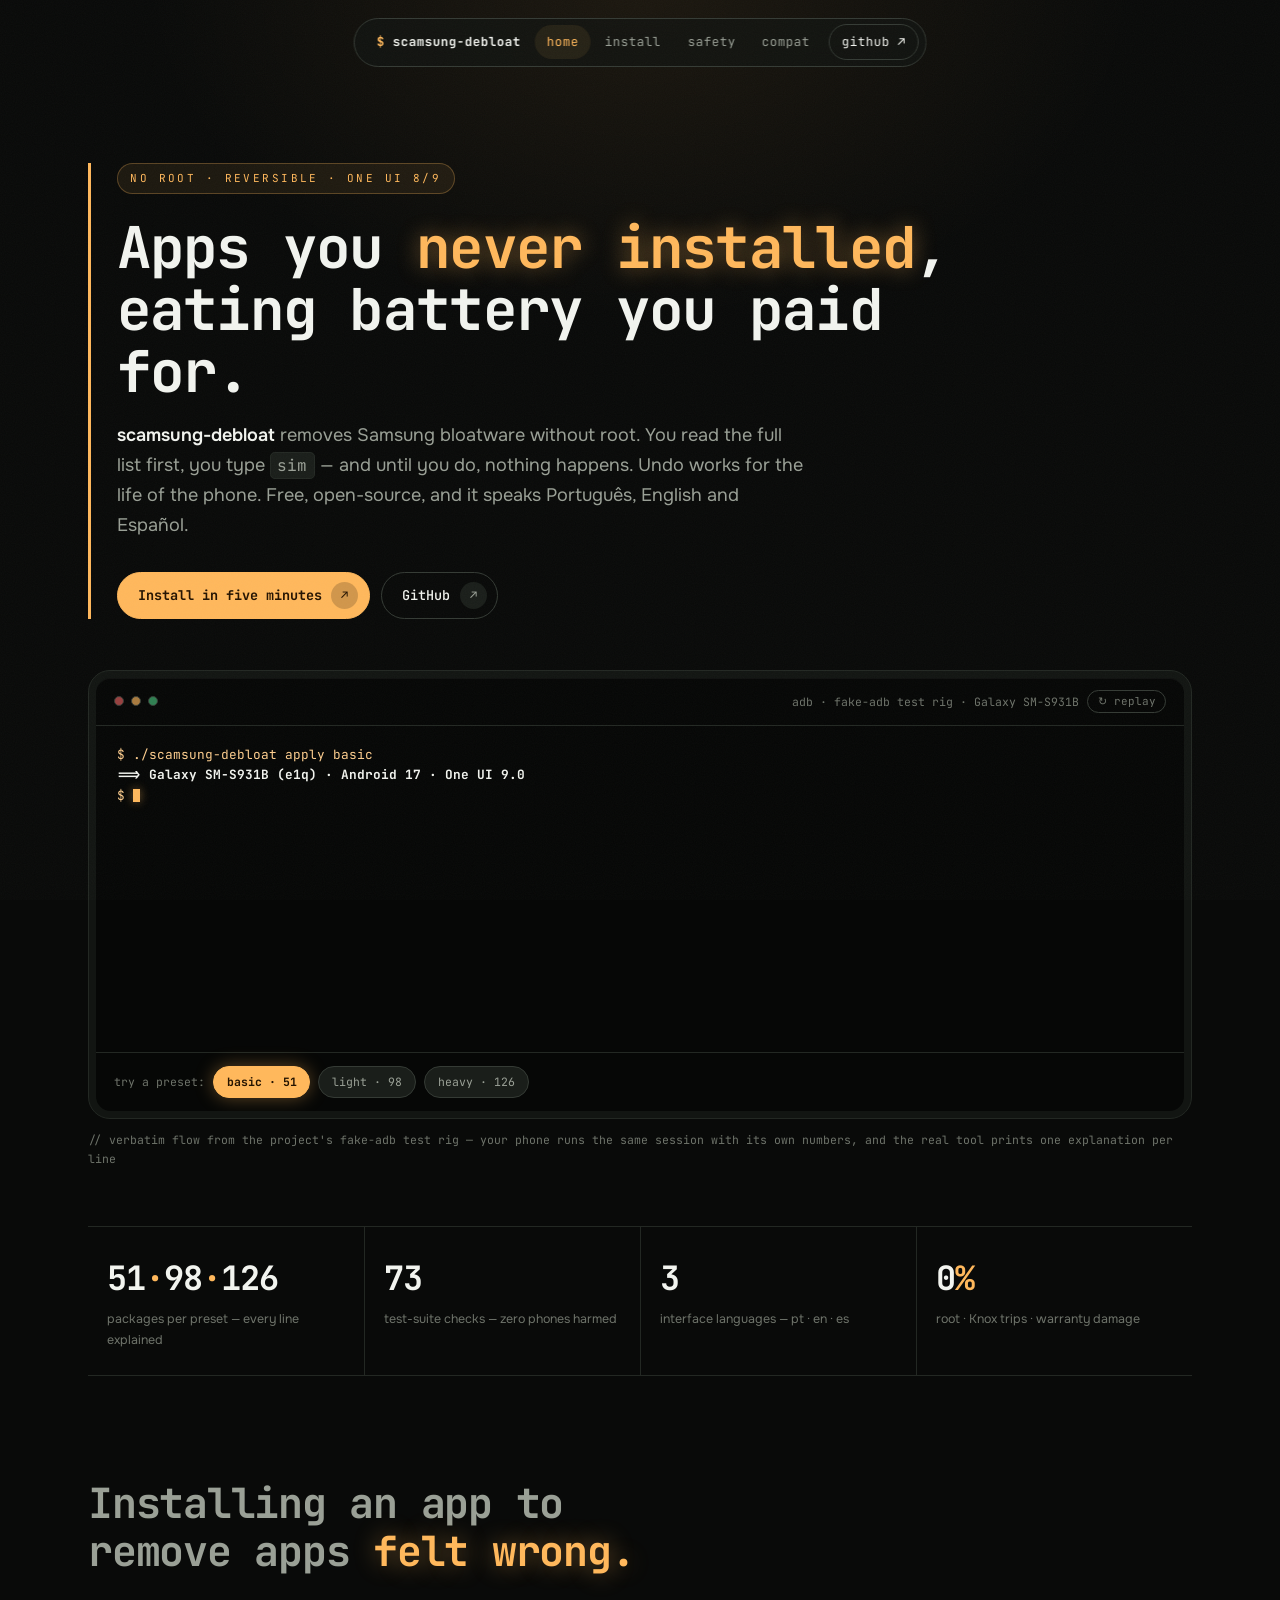
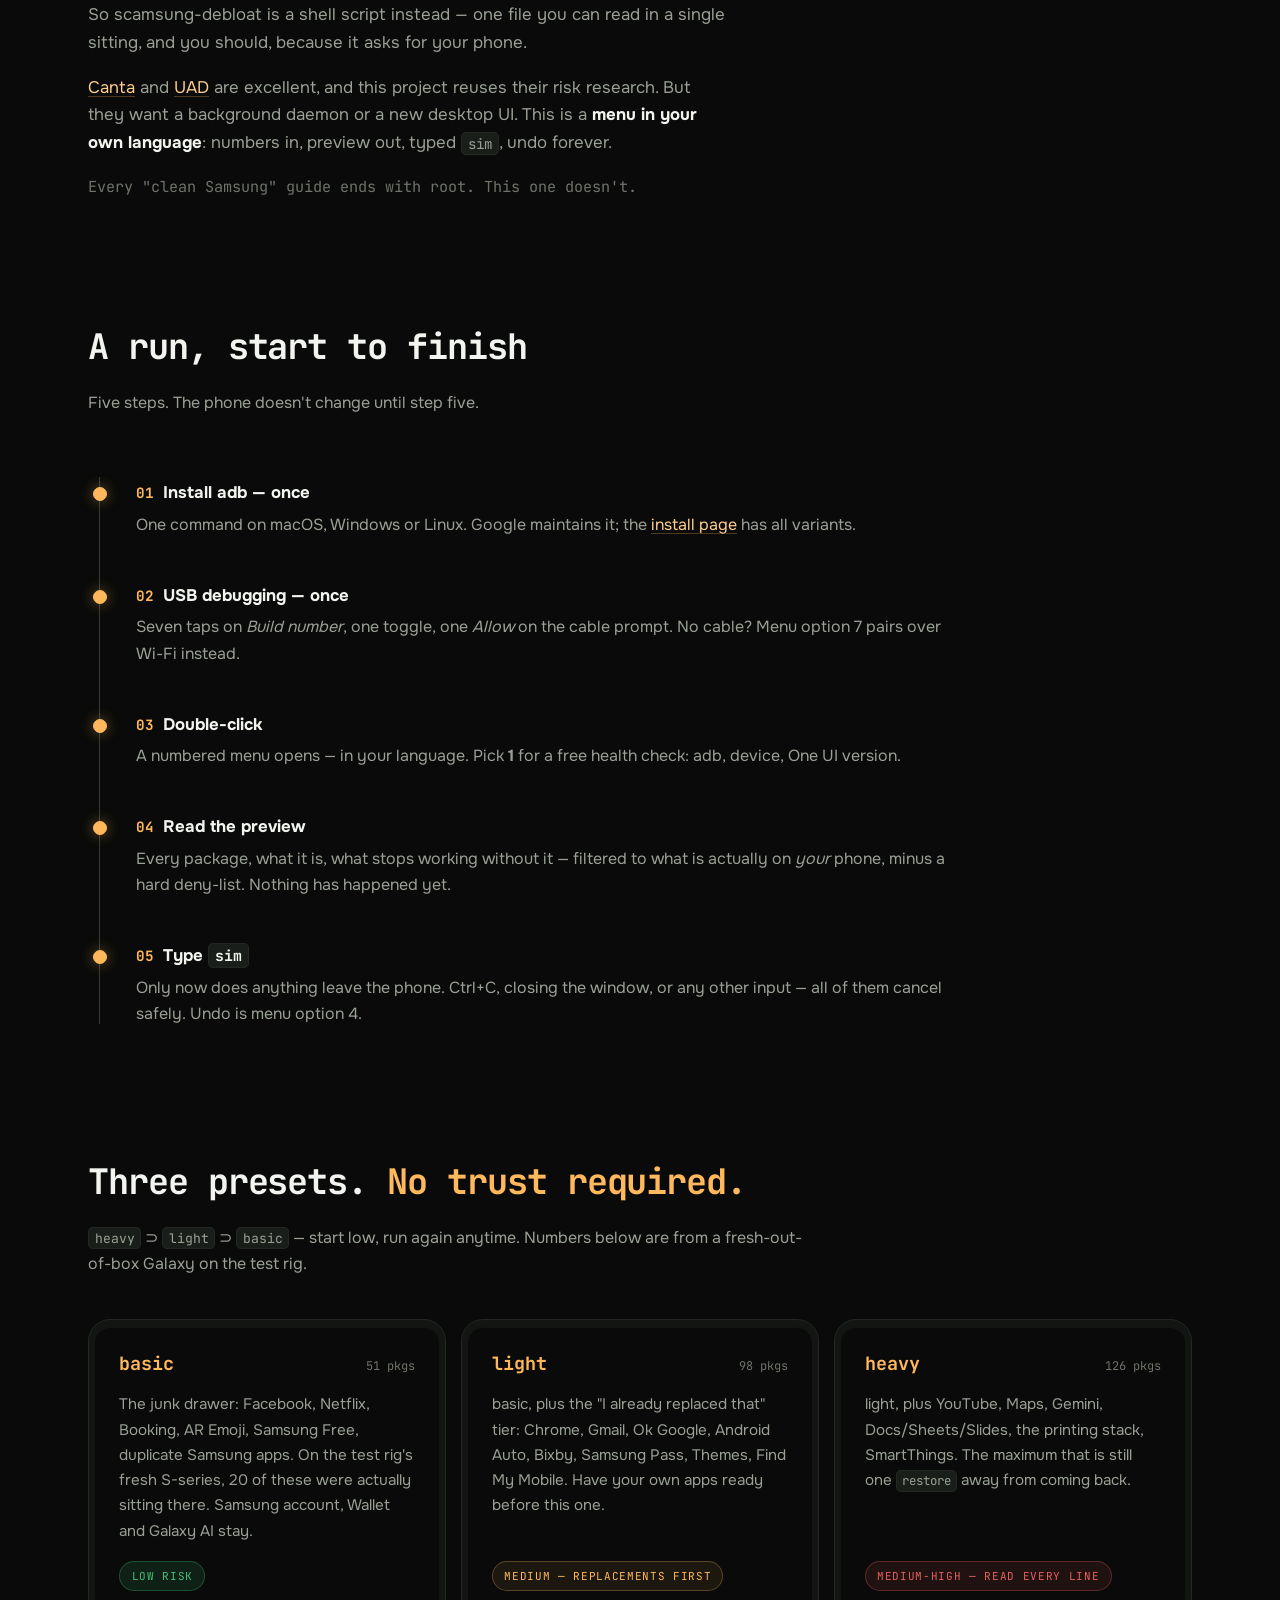
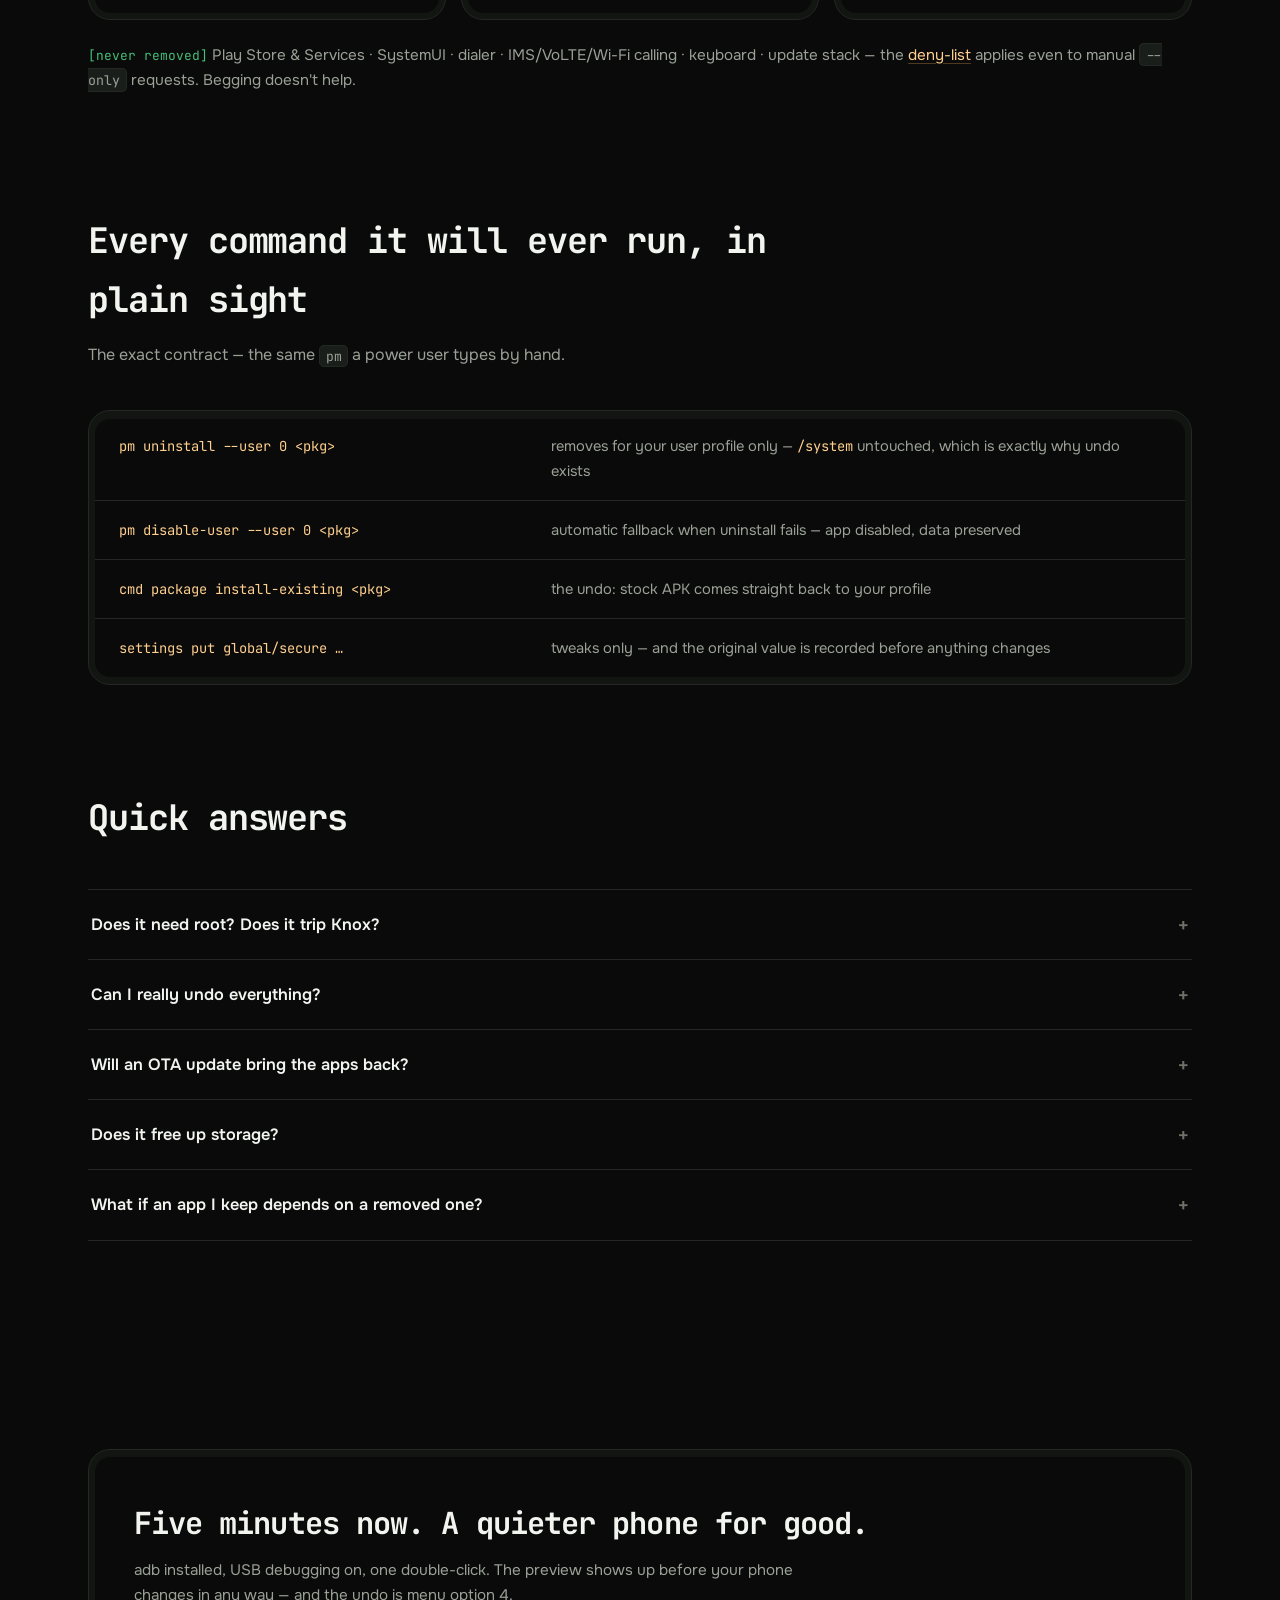
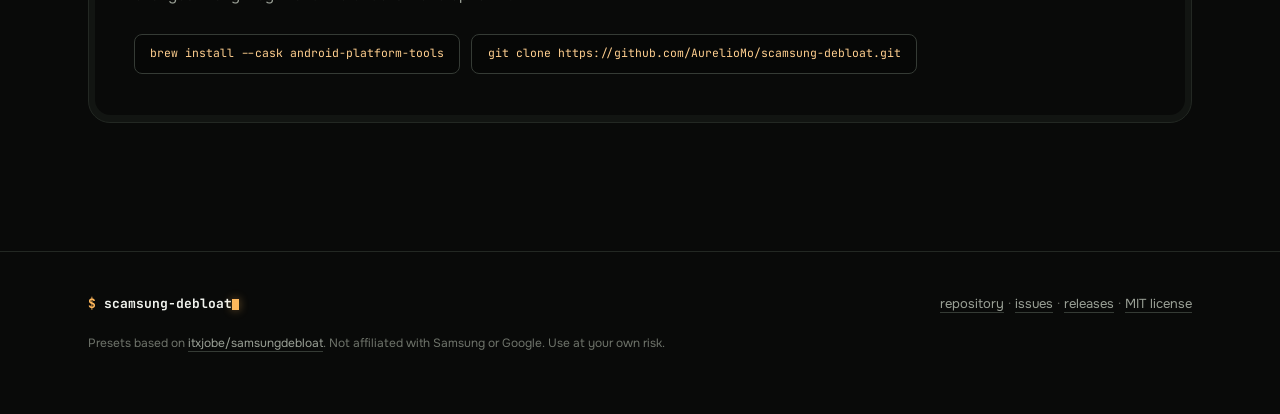
==== commit 402c0efb: "docs(site+readme): site v2 com terminal interativo e README reestruturado - home vira uma sessao viv" ====
--- a/docs/index.html
+++ b/docs/index.html
@@ -3,18 +3,19 @@
 <head>
 <meta charset="utf-8">
 <meta name="viewport" content="width=device-width, initial-scale=1">
-<title>scamsung-debloat — Remove Samsung bloatware without root (One UI 8/9)</title>
-<meta name="description" content="Free, open-source CLI that removes Samsung Galaxy bloatware without root. Numbered menu, presets with per-package explanations, mandatory preview, fully reversible. macOS, Linux, Windows.">
+<title>scamsung-debloat — delete Samsung bloatware without root (One UI 8/9)</title>
+<meta name="description" content="Free, open-source tool that removes Samsung Galaxy bloatware without root. Try the three presets live in your browser — then double-click, read the preview, type sim. Undo anytime.">
 <link rel="canonical" href="https://aureliomo.github.io/scamsung-debloat/">
 <meta property="og:type" content="website">
 <meta property="og:site_name" content="scamsung-debloat">
-<meta property="og:title" content="scamsung-debloat — Remove Samsung bloatware without root">
-<meta property="og:description" content="Debloat Samsung Galaxy (One UI 8/9) without root. Double-click numbered menu, honest presets, mandatory preview, fully reversible.">
+<meta property="og:title" content="scamsung-debloat — delete Samsung bloatware without root">
+<meta property="og:description" content="Debloater for Samsung Galaxy (One UI 8/9). No root, mandatory preview, one-command undo. Runs the presets live in this page.">
 <meta property="og:url" content="https://aureliomo.github.io/scamsung-debloat/">
 <link rel="preconnect" href="https://fonts.googleapis.com">
 <link rel="preconnect" href="https://fonts.gstatic.com" crossorigin>
 <link href="https://fonts.googleapis.com/css2?family=JetBrains+Mono:wght@400;500;700&family=Onest:wght@400;500;600;700&display=swap" rel="stylesheet">
 <link rel="stylesheet" href="assets/style.css">
+<script src="assets/main.js" defer></script>
 <script type="application/ld+json">
 {
   "@context": "https://schema.org",
@@ -48,232 +49,266 @@
   <div class="hero">
     <div class="hero-frame">
       <span class="eyebrow reveal">no root · reversible · one ui 8/9</span>
-      <h1 class="reveal d1">Debloat your Galaxy<br>without root.<br><span class="prompt">Undo in one command.</span></h1>
-      <p class="lede reveal d2"><strong>scamsung-debloat</strong> is a tiny open-source CLI
-      for Samsung phones on One UI 8/9. Double-click a file, pick numbers from a menu,
-      review the exact list of what leaves your phone — and restore everything if you
-      change your mind.</p>
+      <h1 class="reveal d1">Apps you <span class="hot">never installed</span>,<br>eating battery you paid for.</h1>
+      <p class="lede reveal d2"><strong>scamsung-debloat</strong> removes Samsung bloatware
+      without root. You read the full list first, you type <code>sim</code> — and until you
+      do, nothing happens. Undo works for the life of the phone. Free, open-source, and it
+      speaks Português, English and Español.</p>
       <div class="cta-row reveal d3">
-        <a class="btn primary" href="install.html">Install in 5 minutes <span class="orb">↗</span></a>
-        <a class="btn ghost" href="https://github.com/AurelioMo/scamsung-debloat">View on GitHub <span class="orb">↗</span></a>
-      </div>
-    </div>
-
-    <div class="term-shell reveal d4">
+        <a class="btn primary" href="install.html">Install in five minutes <span class="orb">↗</span></a>
+        <a class="btn ghost" href="https://github.com/AurelioMo/scamsung-debloat">GitHub <span class="orb">↗</span></a>
+      </div>
+    </div>
+
+    <div class="term-shell boot" id="demo">
       <div class="term">
         <div class="term-bar">
           <span class="dots" aria-hidden="true"><i></i><i></i><i></i></span>
-          <span>adb · Galaxy (test simulator) · One UI 9.0</span>
-        </div>
-        <pre><b><span class="c-cmd">$ ./scamsung-debloat apply basic</span>
-<span class="c-head">  SM-S931B (e1q) · Android 17 | One UI 9.0</span>
-<span class="c-head">==&gt; Reading packages from the device</span>
-  55 installed now / 55 known to the device
-<span class="c-head">==&gt; Preview: preset basic</span>
-  51 packages in the list
-  ~ com.facebook.katana          — Facebook
-  ~ com.netflix.mediaclient      — Netflix
-  ~ com.samsung.android.aremoji  — AR Emoji
-  <span class="c-dim">… 48 more lines, each with its explanation …</span>
-
-<span class="c-in">Type sim to continue:</span> <span class="c-in">sim</span><span class="caret"></span>
-<span class="c-head">==&gt; Applying (uninstall)</span>
-<span class="c-add">  + com.facebook.katana  — Facebook</span>
-<span class="c-add">  + com.sec.android.app.sbrowser  — Samsung Internet</span>
-  <span class="c-dim">…</span>
-<span class="c-head">==&gt; Summary</span>
-  removed: 20 · disabled: 0 · missing on device: 31
-<span class="c-add">  Undo: ./scamsung-debloat restore</span></b></pre>
-      </div>
-    </div>
-    <p class="term-caption reveal d5">// a verbatim run against the project's fake-adb test rig — your phone shows the same flow with its own numbers</p>
+          <span class="rig">adb · fake-adb test rig · Galaxy SM-S931B</span>
+          <button class="replay" type="button" title="Run the demo again">↻ replay</button>
+        </div>
+        <div class="term-body">
+          <span class="l"><span class="t-cmd">$ </span><span class="t-cmd" data-cmd="./scamsung-debloat apply basic"></span></span>
+          <div class="term-out">
+<span class="l t-head">==&gt; Galaxy SM-S931B (e1q) · Android 17 · One UI 9.0</span>
+<span class="l t-head">==&gt; 55 packages on device · preset "basic" flags 51</span>
+<span class="l">  ~ com.facebook.katana           — Facebook</span>
+<span class="l">  ~ com.netflix.mediaclient       — Netflix</span>
+<span class="l">  ~ com.samsung.android.aremoji   — AR Emoji</span>
+<span class="l">  ~ com.samsung.android.app.spage — Samsung Free</span>
+<span class="l">  ~ com.sec.android.app.sbrowser  — Samsung Internet</span>
+<span class="l t-dim">    … 46 more lines — every single one explained …</span>
+<span class="l t-in">Type sim to continue: sim</span>
+<span class="l t-head">==&gt; Applying (uninstall)…</span>
+<span class="l t-add">  + com.facebook.katana — Facebook</span>
+<span class="l t-add">  + com.netflix.mediaclient — Netflix</span>
+<span class="l t-add">  + com.sec.android.app.sbrowser — Samsung Internet</span>
+<span class="l t-dim">    … 17 more …</span>
+<span class="l t-ok">==&gt; removed: 20 · skipped (not on this device): 31</span>
+<span class="l t-in">==&gt; undo anytime: ./scamsung-debloat restore</span>
+          </div>
+          <span class="l"><span class="t-cmd">$ </span><span class="caret"></span></span>
+        </div>
+        <div class="t-chips">
+          <span>try a preset:</span>
+          <button class="t-chip on" type="button" data-preset="basic" aria-pressed="true">basic · 51</button>
+          <button class="t-chip" type="button" data-preset="light" aria-pressed="false">light · 98</button>
+          <button class="t-chip" type="button" data-preset="heavy" aria-pressed="false">heavy · 126</button>
+        </div>
+      </div>
+    </div>
+
+    <template id="tpl-basic"><span class="l t-head" data-speed="slow">==&gt; Galaxy SM-S931B (e1q) · Android 17 · One UI 9.0</span>
+<span class="l t-head" data-speed="slow">==&gt; 55 packages on device · preset "basic" flags 51</span>
+<span class="l">  ~ com.facebook.katana           — Facebook</span>
+<span class="l">  ~ com.netflix.mediaclient       — Netflix</span>
+<span class="l">  ~ com.samsung.android.aremoji   — AR Emoji</span>
+<span class="l">  ~ com.samsung.android.app.spage — Samsung Free</span>
+<span class="l">  ~ com.sec.android.app.sbrowser  — Samsung Internet</span>
+<span class="l t-dim">    … 46 more lines — every single one explained …</span>
+<span class="l t-in" data-speed="slow">Type sim to continue: sim</span>
+<span class="l t-head">==&gt; Applying (uninstall)…</span>
+<span class="l t-add" data-speed="fast">  + com.facebook.katana — Facebook</span>
+<span class="l t-add" data-speed="fast">  + com.netflix.mediaclient — Netflix</span>
+<span class="l t-add" data-speed="fast">  + com.sec.android.app.sbrowser — Samsung Internet</span>
+<span class="l t-dim" data-speed="fast">    … 17 more …</span>
+<span class="l t-ok" data-speed="slow">==&gt; removed: 20 · skipped (not on this device): 31</span>
+<span class="l t-in" data-speed="slow">==&gt; undo anytime: ./scamsung-debloat restore</span></template>
+
+    <template id="tpl-light"><span class="l t-head" data-speed="slow">==&gt; Galaxy SM-S931B (e1q) · Android 17 · One UI 9.0</span>
+<span class="l t-head" data-speed="slow">==&gt; 55 packages on device · preset "light" flags 98</span>
+<span class="l">  ~ com.android.chrome            — Chrome</span>
+<span class="l">  ~ com.google.android.gm         — Gmail</span>
+<span class="l">  ~ com.facebook.katana           — Facebook</span>
+<span class="l">  ~ com.microsoft.skydrive        — OneDrive</span>
+<span class="l">  ~ com.samsung.android.app.tips  — Samsung Tips</span>
+<span class="l t-dim">    … 93 more lines — every single one explained …</span>
+<span class="l t-in" data-speed="slow">Type sim to continue: sim</span>
+<span class="l t-head">==&gt; Applying (uninstall)…</span>
+<span class="l t-add" data-speed="fast">  + com.android.chrome — Chrome</span>
+<span class="l t-add" data-speed="fast">  + com.google.android.gm — Gmail</span>
+<span class="l t-add" data-speed="fast">  + com.facebook.katana — Facebook</span>
+<span class="l t-dim" data-speed="fast">    … 24 more …</span>
+<span class="l t-ok" data-speed="slow">==&gt; removed: 27 · skipped (not on this device): 71</span>
+<span class="l t-in" data-speed="slow">==&gt; undo anytime: ./scamsung-debloat restore</span></template>
+
+    <template id="tpl-heavy"><span class="l t-head" data-speed="slow">==&gt; Galaxy SM-S931B (e1q) · Android 17 · One UI 9.0</span>
+<span class="l t-head" data-speed="slow">==&gt; 55 packages on device · preset "heavy" flags 126</span>
+<span class="l">  ~ com.google.android.youtube    — YouTube</span>
+<span class="l">  ~ com.google.android.apps.maps  — Google Maps</span>
+<span class="l">  ~ com.google.android.apps.docs  — Google Drive</span>
+<span class="l">  ~ com.android.printspooler      — printing stack</span>
+<span class="l">  ~ com.google.android.apps.bard  — Gemini</span>
+<span class="l t-dim">    … 121 more lines — every single one explained …</span>
+<span class="l t-in" data-speed="slow">Type sim to continue: sim</span>
+<span class="l t-head">==&gt; Applying (uninstall)…</span>
+<span class="l t-add" data-speed="fast">  + com.google.android.youtube — YouTube</span>
+<span class="l t-add" data-speed="fast">  + com.google.android.apps.maps — Google Maps</span>
+<span class="l t-add" data-speed="fast">  + com.google.android.apps.bard — Gemini</span>
+<span class="l t-dim" data-speed="fast">    … 27 more …</span>
+<span class="l t-ok" data-speed="slow">==&gt; removed: 30 · skipped (not on this device): 96</span>
+<span class="l t-in" data-speed="slow">==&gt; undo anytime: ./scamsung-debloat restore</span></template>
+    <p class="term-caption">// verbatim flow from the project's fake-adb test rig — your phone runs the
+    same session with its own numbers, and the real tool prints one explanation per line</p>
 
     <div class="stats">
-      <div class="stat"><div class="n">51<em>·</em>98<em>·</em>126</div><div class="l">packages per preset, each explained</div></div>
-      <div class="stat"><div class="n">73</div><div class="l">automated checks, zero devices needed</div></div>
-      <div class="stat"><div class="n">3</div><div class="l">interface languages (PT · EN · ES)</div></div>
-      <div class="stat"><div class="n">0<em>%</em></div><div class="l">root involved, Knox untouched</div></div>
+      <div class="stat" data-reveal><div class="n">51<em>·</em>98<em>·</em>126</div><div class="l">packages per preset — every line explained</div></div>
+      <div class="stat" data-reveal="2"><div class="n">73</div><div class="l">test-suite checks — zero phones harmed</div></div>
+      <div class="stat" data-reveal="3"><div class="n">3</div><div class="l">interface languages — pt · en · es</div></div>
+      <div class="stat" data-reveal="3"><div class="n">0<em>%</em></div><div class="l">root · Knox trips · warranty damage</div></div>
     </div>
   </div>
 
-  <section id="features">
-    <div class="sec-head">
-      <h2>Built to be boring<br>about the scary parts</h2>
-      <p>Everything a debloat flow should do by default — and most tools skip.</p>
-    </div>
-    <div class="bento">
-      <div class="cell">
-        <div class="shell"><div class="core">
-          <h3><span class="k">01</span>No root. Ever.</h3>
-          <p>Only <code>adb shell pm … --user 0</code> — stock Android mechanism.
-          Knox, bootloader, warranty and Play Integrity are never touched.</p>
-        </div></div>
-      </div>
-      <div class="cell">
-        <div class="shell"><div class="core">
-          <h3><span class="k">02</span>Preview or nothing</h3>
-          <p>You always see the full removal list first and must type
-          <code>sim</code>. There is no flag that skips the preview.</p>
-        </div></div>
-      </div>
-      <div class="cell">
-        <div class="shell"><div class="core">
-          <h3><span class="k">03</span>Reversible by design</h3>
-          <p>Every action is logged. Menu option 4 restores each app;
-          <code>tweaks --reset</code> returns every setting to its original value.</p>
-        </div></div>
-      </div>
-      <div class="cell">
-        <div class="shell"><div class="core">
-          <h3><span class="k">04</span>Presets that explain</h3>
-          <p>Every one of the 51–126 packages has a plain-language line: what it
-          is, and what stops working without it.</p>
-        </div></div>
-      </div>
-      <div class="cell">
-        <div class="shell"><div class="core">
-          <h3><span class="k">05</span>Speaks your language</h3>
-          <p>Menus, warnings and errors follow your OS — Português, English,
-          Español. The whole flow, not just the docs.</p>
-        </div></div>
-      </div>
-      <div class="cell">
-        <div class="shell"><div class="core">
-          <h3><span class="k">06</span>Tested, not on your phone</h3>
-          <p>73 checks run against a fake adb simulating One UI 9.
-          Your firmware is the final preview — which is why the preview exists.</p>
-        </div></div>
-      </div>
-    </div>
+  <section id="manifesto" class="manifesto">
+    <p class="lead-line" data-reveal>Installing an app to remove apps <mark>felt wrong.</mark></p>
+    <p data-reveal>So scamsung-debloat is a shell script instead — one file you can read
+    in a single sitting, and you should, because it asks for your phone.</p>
+    <p data-reveal="2"><a href="https://github.com/samolego/Canta">Canta</a> and
+    <a href="https://github.com/Universal-Debloater-Alliance/universal-android-debloater-next-generation">UAD</a>
+    are excellent, and this project reuses their risk research. But they want a background
+    daemon or a new desktop UI. This is a <strong>menu in your own language</strong>:
+    numbers in, preview out, typed <code>sim</code>, undo forever.</p>
+    <p class="kicker" data-reveal="3">Every "clean Samsung" guide ends with root. This one doesn't.</p>
   </section>
 
   <section id="how">
-    <div class="sec-head">
-      <h2>How a run actually goes</h2>
-      <p>Five steps. Nothing happens without step 3.</p>
+    <div class="sec-head" data-reveal>
+      <h2>A run, start to finish</h2>
+      <p>Five steps. The phone doesn't change until step five.</p>
     </div>
     <div class="steps">
       <div class="step">
-        <span class="no">01</span>
-        <div><h3>Diagnostics</h3>
-        <p>The tool checks adb, the device and your Android/One UI version before anything else.</p></div>
-      </div>
-      <div class="step">
-        <span class="no">02</span>
-        <div><h3>Preview</h3>
-        <p>Only packages that actually exist on your phone are listed — minus a built-in deny-list
-        of critical components. Each line explains itself.</p></div>
-      </div>
-      <div class="step">
-        <span class="no">03</span>
-        <div><h3>Typed confirmation</h3>
-        <p><code>sim</code> or nothing happens. Closing the window cancels safely.</p></div>
-      </div>
-      <div class="step">
-        <span class="no">04</span>
-        <div><h3>Apply</h3>
-        <p><code>pm uninstall --user 0</code> per package; failures fall back to disabling the app
-        with its data preserved.</p></div>
-      </div>
-      <div class="step">
-        <span class="no">05</span>
-        <div><h3>Undo anytime</h3>
-        <p>Menu option 4 restores everything this tool ever removed. Reboot, done.</p></div>
+        <div><h3><span class="n">01</span>Install adb — once</h3>
+        <p>One command on macOS, Windows or Linux. Google maintains it; the
+        <a href="install.html#adb">install page</a> has all variants.</p></div>
+      </div>
+      <div class="step">
+        <div><h3><span class="n">02</span>USB debugging — once</h3>
+        <p>Seven taps on <em>Build number</em>, one toggle, one <em>Allow</em> on the cable prompt.
+        No cable? Menu option 7 pairs over Wi-Fi instead.</p></div>
+      </div>
+      <div class="step">
+        <div><h3><span class="n">03</span>Double-click</h3>
+        <p>A numbered menu opens — in your language. Pick <strong>1</strong> for a free
+        health check: adb, device, One UI version.</p></div>
+      </div>
+      <div class="step">
+        <div><h3><span class="n">04</span>Read the preview</h3>
+        <p>Every package, what it is, what stops working without it — filtered to what is
+        actually on <em>your</em> phone, minus a hard deny-list. Nothing has happened yet.</p></div>
+      </div>
+      <div class="step">
+        <div><h3><span class="n">05</span>Type <code>sim</code></h3>
+        <p>Only now does anything leave the phone. Ctrl+C, closing the window, or any
+        other input — all of them cancel safely. Undo is menu option 4.</p></div>
       </div>
     </div>
   </section>
 
   <section id="presets">
-    <div class="sec-head">
-      <h2>Three presets, nested</h2>
-      <p><code>heavy</code> contains <code>light</code> contains <code>basic</code>. Start low; you can always run again.</p>
-    </div>
-    <div class="preset-grid">
-      <div class="preset">
-        <div class="shell"><div class="core">
-          <div class="top"><span class="name">basic</span><span class="count">51 pkgs</span></div>
-          <p>Preinstalled junk only: Facebook/Netflix/Booking/Amazon, duplicate Samsung
-          user apps, Game Launcher, AR Emoji. Samsung account, Wallet and Galaxy AI stay.</p>
-          <span class="chip low">low risk</span>
-        </div></div>
-      </div>
-      <div class="preset">
-        <div class="shell"><div class="core">
-          <div class="top"><span class="name">light</span><span class="count">98 pkgs</span></div>
-          <p>Everything in basic, plus Chrome, Gmail, "Ok Google", Android Auto, Galaxy Themes,
-          Samsung Pass, Wallet, Bixby, Find My Mobile.</p>
-          <span class="chip mid">medium — have replacements</span>
-        </div></div>
-      </div>
-      <div class="preset">
-        <div class="shell"><div class="core">
-          <div class="top"><span class="name">heavy</span><span class="count">126 pkgs</span></div>
-          <p>Everything in light, plus YouTube, Maps, Gemini, Docs/Sheets/Slides, printing stack,
-          SmartThings, Interpreter. The maximum that is still reversible.</p>
-          <span class="chip high">medium-high — read every line</span>
-        </div></div>
-      </div>
-    </div>
-    <p class="deny-note"><span class="tag">[never removed]</span> Play Store/Services · SystemUI · Settings ·
-    One UI launcher · dialer · IMS/VoLTE/Wi-Fi calling · Samsung keyboard · setup wizard —
-    the <a href="safety.html#deny-list">deny-list</a> applies even to manual requests.</p>
-  </section>
-
-  <section id="why">
-    <div class="sec-head">
-      <h2>Why not Canta or UAD?</h2>
-    </div>
-    <div class="panel"><div class="core">
-      <p><a href="https://github.com/Universal-Debloater-Alliance/universal-android-debloater-next-generation">Universal
-      Android Debloater</a> and <a href="https://github.com/samolego/Canta">Canta</a> are great —
-      scamsung-debloat borrows risk knowledge from them. It exists for the people they don't
-      serve well: Galaxy owners who don't want to learn a new app or keep Shizuku alive, who
-      want a menu in their own language, presets built specifically for One UI 8/9
-      (from <a href="https://github.com/itxjobe/samsungdebloat">itxjobe's community-tested lists</a>),
-      and a restore path that is one menu option, not a factory reset.</p>
+    <div class="sec-head" data-reveal>
+      <h2>Three presets. <span class="hot">No trust required.</span></h2>
+      <p><code>heavy</code> ⊃ <code>light</code> ⊃ <code>basic</code> — start low, run again
+      anytime. Numbers below are from a fresh-out-of-box Galaxy on the test rig.</p>
+    </div>
+    <div class="preset-zone">
+      <svg class="connector" viewBox="0 0 16 400" preserveAspectRatio="none" aria-hidden="true">
+        <path d="M8 4 V396" vector-effect="non-scaling-stroke"></path>
+      </svg>
+      <div class="preset-grid">
+        <div class="preset" data-reveal>
+          <div class="shell"><div class="core">
+            <div class="top"><span class="name">basic</span><span class="count">51 pkgs</span></div>
+            <p>The junk drawer: Facebook, Netflix, Booking, AR Emoji, Samsung Free, duplicate
+            Samsung apps. On the test rig's fresh S-series, 20 of these were actually sitting
+            there. Samsung account, Wallet and Galaxy AI stay.</p>
+            <span class="chip low">low risk</span>
+          </div></div>
+        </div>
+        <div class="preset" data-reveal="2">
+          <div class="shell"><div class="core">
+            <div class="top"><span class="name">light</span><span class="count">98 pkgs</span></div>
+            <p>basic, plus the "I already replaced that" tier: Chrome, Gmail, Ok Google,
+            Android Auto, Bixby, Samsung Pass, Themes, Find My Mobile. Have your own
+            apps ready before this one.</p>
+            <span class="chip mid">medium — replacements first</span>
+          </div></div>
+        </div>
+        <div class="preset" data-reveal="3">
+          <div class="shell"><div class="core">
+            <div class="top"><span class="name">heavy</span><span class="count">126 pkgs</span></div>
+            <p>light, plus YouTube, Maps, Gemini, Docs/Sheets/Slides, the printing stack,
+            SmartThings. The maximum that is still one <code>restore</code> away from
+            coming back.</p>
+            <span class="chip high">medium-high — read every line</span>
+          </div></div>
+        </div>
+      </div>
+    </div>
+    <p class="deny-note"><span class="tag">[never removed]</span> Play Store &amp; Services · SystemUI ·
+    dialer · IMS/VoLTE/Wi-Fi calling · keyboard · update stack — the
+    <a href="safety.html#deny-list">deny-list</a> applies even to manual <code>--only</code> requests. Begging doesn't help.</p>
+  </section>
+
+  <section id="commands" class="cmdstrip">
+    <div class="sec-head" data-reveal>
+      <h2>Every command it will ever run, in plain sight</h2>
+      <p>The exact contract — the same <code>pm</code> a power user types by hand.</p>
+    </div>
+    <div class="panel" data-reveal><div class="core">
+      <div class="cmdline"><code>pm uninstall --user 0 &lt;pkg&gt;</code>
+        <span>removes for your user profile only — <code>/system</code> untouched, which is exactly why undo exists</span></div>
+      <div class="cmdline"><code>pm disable-user --user 0 &lt;pkg&gt;</code>
+        <span>automatic fallback when uninstall fails — app disabled, data preserved</span></div>
+      <div class="cmdline"><code>cmd package install-existing &lt;pkg&gt;</code>
+        <span>the undo: stock APK comes straight back to your profile</span></div>
+      <div class="cmdline"><code>settings put global/secure …</code>
+        <span>tweaks only — and the original value is recorded before anything changes</span></div>
     </div></div>
   </section>
 
   <section id="faq">
-    <div class="sec-head">
+    <div class="sec-head" data-reveal>
       <h2>Quick answers</h2>
     </div>
     <div class="faq">
-      <details>
+      <details data-reveal>
         <summary>Does it need root? Does it trip Knox?<span class="pm">+</span></summary>
-        <p>No and no. It uses <code>adb shell pm … --user 0</code>, a stock Android feature.
-        Bootloader, <code>/system</code>, Knox and Play Integrity stay untouched — banking
-        apps and Google Pay keep working.</p>
-      </details>
-      <details>
-        <summary>Can I undo everything?<span class="pm">+</span></summary>
-        <p>Yes — menu option 4 restores every app the tool removed, and
-        <code>tweaks --reset</code> returns each setting to its recorded original value.</p>
-      </details>
-      <details>
+        <div class="answer"><div><p>No and no. <code>pm --user 0</code> is a stock Android
+        feature — Knox, the bootloader and Play Integrity never notice you were here.
+        Banking apps and Google Pay keep working.</p></div></div>
+      </details>
+      <details data-reveal>
+        <summary>Can I really undo everything?<span class="pm">+</span></summary>
+        <div class="answer"><div><p>Yes. Menu option 4 reinstalls each app via
+        <code>install-existing</code>, tweaks return to their recorded original values with
+        <code>tweaks --reset</code>. The undo lives in a state file — it survives reboots.</p></div></div>
+      </details>
+      <details data-reveal>
         <summary>Will an OTA update bring the apps back?<span class="pm">+</span></summary>
-        <p>Samsung OTAs sometimes reinstall their apps. Nothing breaks — run the same preset
-        again after the update.</p>
-      </details>
-      <details>
+        <div class="answer"><div><p>Samsung sometimes reinstalls its apps after an update.
+        Nothing breaks; run the same preset again and carry on.</p></div></div>
+      </details>
+      <details data-reveal>
         <summary>Does it free up storage?<span class="pm">+</span></summary>
-        <p>No. APKs stay in the read-only system partition. The gains are RAM, background
-        battery drain, privacy and a clean app drawer — not gigabytes.</p>
-      </details>
-      <details>
+        <div class="answer"><div><p>Zero gigabytes — APKs live in a read-only partition.
+        What you get back is RAM, background battery drain, privacy, and an app drawer
+        that stops being a billboard.</p></div></div>
+      </details>
+      <details data-reveal>
         <summary>What if an app I keep depends on a removed one?<span class="pm">+</span></summary>
-        <p>That feature stops working (e.g. watch faces need Samsung services). Every preset
-        line warns you, the preview shows the full list first, and restore brings the
-        dependency back.</p>
+        <div class="answer"><div><p>That feature breaks — watch faces, Samsung Pay plugins,
+        Galaxy Store items. Every preset line warns you first, the preview shows the final
+        list, and restore brings the dependency back.</p></div></div>
       </details>
     </div>
   </section>
 
   <section class="final">
-    <div class="panel"><div class="core">
-      <h2>Ready when you are.</h2>
+    <div class="panel" data-reveal><div class="core">
+      <h2>Five minutes now. A quieter phone for good.</h2>
       <p>adb installed, USB debugging on, one double-click. The preview shows up before
-      your phone changes in any way.</p>
+      your phone changes in any way — and the undo is menu option 4.</p>
       <div class="install-line">
         <code>brew install --cask android-platform-tools</code>
         <code>git clone https://github.com/AurelioMo/scamsung-debloat.git</code>
@@ -287,7 +322,7 @@
 <footer>
   <div class="wrap">
     <div class="cols">
-      <span class="wordmark"><b>$</b> scamsung-debloat</span>
+      <span class="wordmark"><b>$</b> scamsung-debloat<span class="caret"></span></span>
       <span>
         <a href="https://github.com/AurelioMo/scamsung-debloat">repository</a> ·
         <a href="https://github.com/AurelioMo/scamsung-debloat/issues">issues</a> ·
--- a/docs/assets/style.css
+++ b/docs/assets/style.css
@@ -1,15 +1,17 @@
 /* ============================================================
    scamsung-debloat — "phosphor amber terminal"
    One dark warm canvas, one phosphor accent, mono display type.
-   Plain CSS, no build, no required JS.
+   CRT power-on, scanlines, pointer glow, typed demo session.
+   Plain CSS + optional vanilla JS. No build.
    ============================================================ */
 
 :root {
     /* canvas — warm near-black, like a CRT that just warmed up */
-    --bg: #0B0C0B;
-    --surface: #131613;
+    --bg: #090A09;
+    --surface: #121512;
     --surface-2: #1A1E1A;
-    --hairline: #262B26;
+    --tube: #060706;              /* inside of the tube */
+    --hairline: #232823;
     --hairline-strong: #353B35;
 
     /* ink */
@@ -23,6 +25,7 @@
     --accent-ink: #241300;
     --accent-soft: rgba(255, 184, 92, 0.08);
     --accent-hairline: rgba(255, 184, 92, 0.28);
+    --accent-glow: rgba(255, 184, 92, 0.45);
 
     /* functional colours only — never decoration */
     --ok: #46C07A;
@@ -56,6 +59,7 @@
     color: var(--text);
     background: var(--bg);
     -webkit-font-smoothing: antialiased;
+    overflow-x: hidden;
 }
 
 /* film grain — fixed overlay only, never on scrolling containers */
@@ -78,8 +82,13 @@
     height: 42rem;
     transform: translateX(-50%);
     pointer-events: none;
-    background: radial-gradient(closest-side, rgba(255, 184, 92, 0.075), transparent);
+    background: radial-gradient(closest-side, rgba(255, 184, 92, 0.08), transparent);
     z-index: 0;
+    animation: breathe 9s var(--ease-out) infinite;
+}
+@keyframes breathe {
+    0%, 100% { opacity: 0.85; }
+    50% { opacity: 1; }
 }
 
 ::selection { background: var(--accent); color: var(--accent-ink); }
@@ -112,7 +121,7 @@
     padding: 0.12em 0.42em;
 }
 
-/* ---------- floating pill nav ---------- */
+/* ============ floating pill nav ============ */
 
 .nav {
     position: fixed;
@@ -126,7 +135,7 @@
     padding: 0.35rem 0.45rem;
     border-radius: 999px;
     border: 1px solid var(--hairline-strong);
-    background: rgba(19, 22, 19, 0.72);
+    background: rgba(18, 21, 18, 0.72);
     backdrop-filter: blur(14px);
     -webkit-backdrop-filter: blur(14px);
     max-width: calc(100vw - 2rem);
@@ -143,20 +152,12 @@
 }
 .nav a:hover { color: var(--text); background: var(--surface-2); }
 .nav a[aria-current="page"] { color: var(--accent); background: var(--accent-soft); }
-.nav .wordmark {
-    color: var(--text);
-    font-weight: 700;
-    padding-left: 0.9rem;
-}
+.nav .wordmark { color: var(--text); font-weight: 700; padding-left: 0.9rem; }
 .nav .wordmark b { color: var(--accent); font-weight: 700; }
-.nav .gh {
-    color: var(--text);
-    border: 1px solid var(--hairline-strong);
-    margin-left: 0.25rem;
-}
+.nav .gh { color: var(--text); border: 1px solid var(--hairline-strong); margin-left: 0.25rem; }
 .nav .gh:hover { border-color: var(--accent-hairline); color: var(--accent); }
 
-/* ---------- layout ---------- */
+/* ============ layout ============ */
 
 .wrap { max-width: var(--maxw); margin: 0 auto; padding: 0 1.5rem; position: relative; z-index: 1; }
 main { padding-top: 7rem; }
@@ -184,22 +185,33 @@
 .reveal.d1 { animation-delay: 0.08s; }
 .reveal.d2 { animation-delay: 0.16s; }
 .reveal.d3 { animation-delay: 0.26s; }
-.reveal.d4 { animation-delay: 0.38s; }
-.reveal.d5 { animation-delay: 0.5s; }
-
-/* ---------- hero ---------- */
+
+/* scroll reveal — needs JS, degrades to visible */
+[data-reveal] {
+    opacity: 0;
+    transform: translateY(22px);
+    transition: opacity 0.8s var(--ease-out), transform 0.8s var(--ease-out);
+}
+[data-reveal].revealed { opacity: 1; transform: none; }
+[data-reveal="2"] { transition-delay: 0.08s; }
+[data-reveal="3"] { transition-delay: 0.16s; }
+
+/* ============ hero ============ */
 
 .hero { padding: 3.2rem 0 0; position: relative; }
-.hero-frame { border-left: 3px solid var(--accent); padding-left: 1.6rem; max-width: 56rem; }
+.hero-frame { border-left: 3px solid var(--accent); padding-left: 1.6rem; max-width: 58rem; }
 .hero h1 {
     font-family: var(--mono);
     font-weight: 700;
-    font-size: clamp(2.1rem, 5.6vw, 3.7rem);
+    font-size: clamp(2.05rem, 5.4vw, 3.6rem);
     line-height: 1.08;
     letter-spacing: -0.03em;
     margin: 0 0 1.1rem;
 }
-.hero h1 .prompt { color: var(--accent); }
+.hero h1 .hot {
+    color: var(--accent);
+    text-shadow: 0 0 22px var(--accent-glow);
+}
 .hero .lede {
     color: var(--muted);
     font-size: clamp(1rem, 1.6vw, 1.13rem);
@@ -223,7 +235,7 @@
     border: 1px solid var(--hairline-strong);
     color: var(--text);
     background: var(--surface);
-    transition: transform 0.45s var(--ease-spring), border-color 0.35s var(--ease-out), background 0.35s var(--ease-out), color 0.35s var(--ease-out);
+    transition: transform 0.45s var(--ease-spring), border-color 0.35s var(--ease-out), background 0.35s var(--ease-out), color 0.35s var(--ease-out), box-shadow 0.35s var(--ease-out);
 }
 .btn .orb {
     display: inline-flex;
@@ -237,38 +249,57 @@
     font-size: 12px;
     transition: transform 0.45s var(--ease-spring), background 0.35s var(--ease-out), color 0.35s var(--ease-out);
 }
-.btn:hover { transform: translateY(-1px); border-color: var(--accent-hairline); }
+.btn:hover { transform: translateY(-1px); border-color: var(--accent-hairline); box-shadow: 0 0 26px rgba(255, 184, 92, 0.14); }
 .btn:hover .orb { transform: translate(2px, -2px) scale(1.06); }
 .btn:active { transform: scale(0.98); }
 
-.btn.primary {
-    background: var(--accent);
-    border-color: var(--accent);
-    color: var(--accent-ink);
-    font-weight: 700;
-}
+.btn.primary { background: var(--accent); border-color: var(--accent); color: var(--accent-ink); font-weight: 700; }
 .btn.primary .orb { background: rgba(0, 0, 0, 0.18); color: var(--accent-ink); }
-.btn.primary:hover { background: var(--accent-strong); border-color: var(--accent-strong); }
+.btn.primary:hover { background: var(--accent-strong); border-color: var(--accent-strong); box-shadow: 0 0 34px rgba(255, 184, 92, 0.32); }
 
 .btn.ghost { background: transparent; }
 
-/* ---------- terminal (the proof) ---------- */
+/* ============ the tube (demo terminal) ============ */
 
 .term-shell {
-    /* double-bezel: outer tray */
     background: var(--surface);
     border: 1px solid var(--hairline);
     border-radius: var(--radius-lg);
     padding: 0.45rem;
     margin: 3.2rem 0 0.6rem;
-}
+    transform-origin: 50% 0%;
+}
+.term-shell.boot { animation: crtOn 0.8s var(--ease-spring) both; }
+@keyframes crtOn {
+    0%   { transform: scaleX(0.55) scaleY(0.004); filter: brightness(7); opacity: 0.4; }
+    38%  { transform: scaleX(1) scaleY(0.004);    filter: brightness(5); opacity: 1; }
+    62%  { transform: scaleX(1) scaleY(1.012);    filter: brightness(1.6); }
+    100% { transform: none; filter: none; }
+}
+
 .term {
-    /* inner core */
-    background: #080A08;
+    background: var(--tube);
     border-radius: calc(var(--radius-lg) - 0.45rem);
     box-shadow: inset 0 1px 0 rgba(255, 255, 255, 0.04);
     overflow: hidden;
-}
+    position: relative;
+}
+/* scanlines live inside the tube */
+.term::after {
+    content: "";
+    position: absolute;
+    inset: 0;
+    pointer-events: none;
+    background: repeating-linear-gradient(
+        to bottom,
+        transparent 0px,
+        transparent 2px,
+        rgba(0, 0, 0, 0.22) 3px,
+        transparent 4px
+    );
+    opacity: 0.35;
+}
+
 .term-bar {
     display: flex;
     align-items: center;
@@ -278,6 +309,8 @@
     font-family: var(--mono);
     font-size: 11.5px;
     color: var(--dim);
+    position: relative;
+    z-index: 2;
 }
 .term-bar .dots { display: flex; gap: 0.45rem; margin-right: 0.4rem; }
 .term-bar .dots i {
@@ -288,30 +321,85 @@
 .term-bar .dots i:nth-child(1) { background: rgba(229, 96, 94, 0.65); }
 .term-bar .dots i:nth-child(2) { background: rgba(255, 184, 92, 0.65); }
 .term-bar .dots i:nth-child(3) { background: rgba(70, 192, 122, 0.65); }
-.term pre {
-    margin: 0;
-    padding: 1.2rem 1.3rem 1.4rem;
+.term-bar .rig { margin-left: auto; }
+
+.replay {
+    font-family: var(--mono);
+    font-size: 11px;
+    color: var(--dim);
+    background: none;
+    border: 1px solid var(--hairline-strong);
+    border-radius: 999px;
+    padding: 0.2rem 0.6rem;
+    cursor: pointer;
+    transition: color 0.3s var(--ease-out), border-color 0.3s var(--ease-out);
+}
+.replay:hover { color: var(--accent); border-color: var(--accent-hairline); }
+
+.term-body {
+    padding: 1.2rem 1.3rem 1.35rem;
+    font-family: var(--mono);
     font-size: 12.8px;
     line-height: 1.62;
+    color: var(--muted);
+    position: relative;
+    z-index: 2;
+    min-height: 25.5em;
     overflow-x: auto;
-    color: var(--muted);
-}
-.term pre b { font-weight: 500; }
-.term .c-cmd   { color: var(--accent-strong); }
-.term .c-add   { color: var(--ok); }
-.term .c-del   { color: var(--muted); }
-.term .c-head  { color: var(--text); font-weight: 700; }
-.term .c-dim   { color: var(--dim); }
-.term .c-in    { color: var(--accent); font-weight: 700; }
+}
+.term-body .l { display: block; white-space: pre-wrap; }
+
+.t-cmd  { color: var(--accent-strong); }
+.t-add  { color: var(--ok); }
+.t-head { color: var(--text); font-weight: 700; }
+.t-dim  { color: var(--dim); }
+.t-in   { color: var(--accent); font-weight: 700; }
+.t-warn { color: var(--accent); }
+.t-ok   { color: var(--ok); font-weight: 700; }
+
 .caret {
     display: inline-block;
     width: 0.55em;
     height: 1.05em;
     background: var(--accent);
+    box-shadow: 0 0 10px var(--accent-glow);
     vertical-align: -0.15em;
     animation: blink 1.15s steps(1) infinite;
 }
 @keyframes blink { 50% { opacity: 0; } }
+
+/* preset chips live on the terminal deck */
+.t-chips {
+    display: flex;
+    flex-wrap: wrap;
+    gap: 0.5rem;
+    align-items: baseline;
+    padding: 0.8rem 1.1rem;
+    border-top: 1px solid var(--hairline);
+    position: relative;
+    z-index: 2;
+    font-family: var(--mono);
+    font-size: 11.5px;
+    color: var(--dim);
+}
+.t-chip {
+    font: inherit;
+    color: var(--muted);
+    background: var(--surface-2);
+    border: 1px solid var(--hairline-strong);
+    border-radius: 999px;
+    padding: 0.35rem 0.8rem;
+    cursor: pointer;
+    transition: all 0.3s var(--ease-out);
+}
+.t-chip:hover { color: var(--text); border-color: var(--accent-hairline); }
+.t-chip.on {
+    color: var(--accent-ink);
+    background: var(--accent);
+    border-color: var(--accent);
+    box-shadow: 0 0 18px rgba(255, 184, 92, 0.35);
+    font-weight: 700;
+}
 
 .term-caption {
     font-family: var(--mono);
@@ -320,7 +408,7 @@
     margin: 0.7rem 0 0;
 }
 
-/* ---------- stats strip ---------- */
+/* ============ stats strip ============ */
 
 .stats {
     display: grid;
@@ -341,7 +429,7 @@
 .stat .n em { color: var(--accent); font-style: normal; }
 .stat .l { font-size: 12.5px; color: var(--dim); margin-top: 0.15rem; }
 
-/* ---------- sections ---------- */
+/* ============ sections ============ */
 
 section { padding: 6.5rem 0 0; }
 section:last-of-type { padding-bottom: 2rem; }
@@ -354,70 +442,109 @@
     letter-spacing: -0.03em;
     margin: 0 0 0.8rem;
 }
+.sec-head h2 .hot { color: var(--accent); }
 .sec-head p { color: var(--muted); margin: 0; }
-
-/* ---------- bento features (double-bezel cards) ---------- */
-
-.bento {
+.sec-head p code { font-size: 0.82em; }
+
+/* ============ manifesto (editorial punch) ============ */
+
+.manifesto { max-width: 54rem; }
+.manifesto .lead-line {
+    font-family: var(--mono);
+    font-weight: 700;
+    font-size: clamp(1.6rem, 4vw, 2.6rem);
+    line-height: 1.15;
+    letter-spacing: -0.03em;
+    margin: 0 0 1.6rem;
+    max-width: 24ch;
+}
+.manifesto .lead-line mark {
+    background: none;
+    color: var(--accent);
+    text-shadow: 0 0 24px var(--accent-glow);
+}
+.manifesto p { color: var(--muted); font-size: 1.05rem; max-width: 40rem; }
+.manifesto p strong { color: var(--text); }
+.manifesto p code { font-size: 0.84em; }
+.manifesto .kicker {
+    font-family: var(--mono);
+    font-size: 0.95rem;
+    color: var(--dim);
+}
+
+/* ============ run steps (line + dots that light up) ============ */
+
+.steps { position: relative; border-top: 0; }
+.steps::before {
+    content: "";
+    position: absolute;
+    left: 0.685rem;
+    top: 1.2rem;
+    bottom: 1.6rem;
+    width: 1px;
+    background: var(--hairline-strong);
+}
+.step {
+    position: relative;
+    padding: 1.35rem 0 1.35rem 3rem;
     display: grid;
-    grid-template-columns: repeat(6, 1fr);
-    gap: 0.9rem;
-}
-.cell { grid-column: span 2; }
-.cell.wide { grid-column: span 4; }
-
-.shell {
-    background: var(--surface);
-    border: 1px solid var(--hairline);
-    border-radius: var(--radius-lg);
-    padding: 0.4rem;
-    height: 100%;
-    transition: border-color 0.4s var(--ease-out), transform 0.5s var(--ease-spring);
-}
-.shell:hover { border-color: var(--hairline-strong); transform: translateY(-2px); }
-.core {
-    height: 100%;
+    grid-template-columns: 1fr;
+    gap: 0.15rem;
+}
+.step:nth-child(n+2) { border-top: 0; }
+.step::before {
+    content: "";
+    position: absolute;
+    left: 0.31rem;
+    top: 1.85rem;
+    width: 0.75rem;
+    height: 0.75rem;
+    border-radius: 50%;
     background: var(--bg);
-    border-radius: calc(var(--radius-lg) - 0.4rem);
-    box-shadow: inset 0 1px 0 rgba(255, 255, 255, 0.035);
-    padding: 1.4rem 1.5rem;
-}
-.core h3 {
-    font-family: var(--mono);
-    font-size: 0.95rem;
-    font-weight: 700;
-    margin: 0 0 0.55rem;
-    color: var(--text);
-}
-.core h3 .k { color: var(--accent); margin-right: 0.5rem; }
-.core p { margin: 0; color: var(--muted); font-size: 0.95rem; }
-.core p code { font-size: 0.82em; }
-
-/* ---------- how it works ---------- */
-
-.steps { border-top: 1px solid var(--hairline); }
-.step {
-    display: grid;
-    grid-template-columns: 5.5rem 1fr;
-    gap: 1.2rem;
-    align-items: baseline;
-    padding: 1.6rem 0;
-    border-bottom: 1px solid var(--hairline);
+    border: 1px solid var(--hairline-strong);
+    transition: background 0.5s var(--ease-out), border-color 0.5s var(--ease-out), box-shadow 0.5s var(--ease-out);
 }
 .step .no {
-    font-family: var(--mono);
-    font-weight: 700;
-    font-size: 1.9rem;
-    color: transparent;
-    -webkit-text-stroke: 1px var(--hairline-strong);
-    letter-spacing: -0.04em;
-}
-.step:hover .no { -webkit-text-stroke-color: var(--accent); }
-.step .no { transition: -webkit-text-stroke-color 0.4s var(--ease-out); }
-.step h3 { margin: 0 0 0.3rem; font-size: 1.05rem; }
+    position: absolute;
+    left: 1.6rem;
+    top: 1.62rem;
+    font-family: var(--mono);
+    font-size: 11px;
+    color: var(--dim);
+    opacity: 0;
+    transition: opacity 0.5s var(--ease-out);
+}
+.step h3 { margin: 0 0 0.3rem; font-size: 1.05rem; transition: color 0.4s var(--ease-out); }
+.step h3 .n { font-family: var(--mono); color: var(--dim); font-size: 0.85em; margin-right: 0.55rem; transition: color 0.4s var(--ease-out); }
 .step p { margin: 0; color: var(--muted); max-width: 52rem; }
-
-/* ---------- presets ---------- */
+.step p code { font-size: 0.84em; }
+.step.active::before {
+    background: var(--accent);
+    border-color: var(--accent);
+    box-shadow: 0 0 14px var(--accent-glow);
+}
+.step.active h3 .n { color: var(--accent); }
+
+/* ============ presets + connector ============ */
+
+.preset-zone { position: relative; }
+.connector {
+    position: absolute;
+    left: -2.4rem;
+    top: 0.6rem;
+    width: 1.6rem;
+    height: calc(100% - 1.2rem);
+    display: none; /* shown on wide screens only */
+}
+.connector path {
+    stroke: var(--accent);
+    stroke-width: 1.4;
+    fill: none;
+    transition: stroke-dashoffset 1.4s var(--ease-out);
+    opacity: 0.8;
+}
+.connector path.drawn { stroke-dashoffset: 0; }
+@media (min-width: 80rem) { .connector { display: block; } }
 
 .preset-grid { display: grid; grid-template-columns: repeat(3, 1fr); gap: 0.9rem; }
 .preset .core { display: flex; flex-direction: column; }
@@ -440,14 +567,47 @@
 .chip.mid { color: var(--accent); background: var(--accent-soft); border: 1px solid var(--accent-hairline); }
 .chip.high { color: var(--danger); background: var(--danger-soft); border: 1px solid rgba(229, 96, 94, 0.3); }
 
-.deny-note {
-    margin-top: 1.4rem;
-    font-size: 0.95rem;
-    color: var(--muted);
-}
+.deny-note { margin-top: 1.4rem; font-size: 0.95rem; color: var(--muted); }
 .deny-note .tag { color: var(--ok); font-family: var(--mono); font-size: 0.85em; }
 
-/* ---------- quote panel ---------- */
+/* ============ double-bezel panels & cards ============ */
+
+.shell {
+    background: var(--surface);
+    border: 1px solid var(--hairline);
+    border-radius: var(--radius-lg);
+    padding: 0.4rem;
+    height: 100%;
+    position: relative;
+    overflow: hidden;
+    transition: border-color 0.4s var(--ease-out), transform 0.5s var(--ease-spring);
+}
+/* phosphor glow that follows the pointer (JS sets --mx/--my) */
+.shell::after {
+    content: "";
+    position: absolute;
+    inset: 0;
+    border-radius: inherit;
+    pointer-events: none;
+    opacity: 0;
+    transition: opacity 0.4s var(--ease-out);
+    background: radial-gradient(16rem circle at var(--mx, 50%) var(--my, 50%), rgba(255, 184, 92, 0.09), transparent 65%);
+}
+.shell:hover { border-color: var(--hairline-strong); transform: translateY(-2px); }
+.shell:hover::after { opacity: 1; }
+.core {
+    height: 100%;
+    background: var(--bg);
+    border-radius: calc(var(--radius-lg) - 0.4rem);
+    box-shadow: inset 0 1px 0 rgba(255, 255, 255, 0.035);
+    padding: 1.4rem 1.5rem;
+    position: relative;
+    z-index: 1;
+}
+.core h3 { font-family: var(--mono); font-size: 0.95rem; font-weight: 700; margin: 0 0 0.55rem; color: var(--text); }
+.core h3 .k { color: var(--accent); margin-right: 0.5rem; }
+.core p { margin: 0; color: var(--muted); font-size: 0.95rem; }
+.core p code { font-size: 0.82em; }
 
 .panel {
     background: var(--surface);
@@ -459,13 +619,34 @@
 .panel p:first-child { margin-top: 0; }
 .panel p:last-child { margin-bottom: 0; }
 
-/* ---------- faq ---------- */
+/* ============ command strip ============ */
+
+.cmdstrip .core { padding: 0; }
+.cmdline {
+    display: grid;
+    grid-template-columns: minmax(0, 26rem) 1fr;
+    gap: 1rem;
+    align-items: baseline;
+    padding: 1.05rem 1.5rem;
+    border-bottom: 1px solid var(--hairline);
+    font-size: 0.92rem;
+}
+.cmdline:last-child { border-bottom: 0; }
+.cmdline code {
+    background: none;
+    border: 0;
+    padding: 0;
+    color: var(--accent-strong);
+    font-size: 0.86rem;
+    white-space: nowrap;
+    overflow-x: auto;
+}
+.cmdline span { color: var(--muted); }
+
+/* ============ faq ============ */
 
 .faq { border-top: 1px solid var(--hairline); }
-.faq details {
-    border-bottom: 1px solid var(--hairline);
-    padding: 0;
-}
+.faq details { border-bottom: 1px solid var(--hairline); }
 .faq summary {
     list-style: none;
     cursor: pointer;
@@ -488,39 +669,32 @@
 }
 .faq details[open] summary { color: var(--accent-strong); }
 .faq details[open] .pm { transform: rotate(45deg); color: var(--accent); }
-.faq details p { margin: 0 0 1.3rem; color: var(--muted); max-width: 52rem; padding-left: 0.2rem; }
-
-/* ---------- final cta ---------- */
-
-.final {
-    margin-top: 6.5rem;
-    overflow: hidden;
-    position: relative;
-}
+.faq .answer {
+    display: grid;
+    grid-template-rows: 0fr;
+    transition: grid-template-rows 0.45s var(--ease-out);
+}
+.faq details[open] .answer { grid-template-rows: 1fr; }
+.faq .answer > div { overflow: hidden; }
+.faq .answer p { margin: 0 0 1.3rem; color: var(--muted); max-width: 52rem; padding-left: 0.2rem; }
+.faq .answer p code { font-size: 0.84em; }
+
+/* ============ final cta ============ */
+
+.final { margin-top: 6.5rem; overflow: hidden; position: relative; }
 .final .core { padding: 2.6rem 2.4rem; }
-.final h2 {
-    font-family: var(--mono);
-    font-size: clamp(1.4rem, 3vw, 1.9rem);
-    letter-spacing: -0.03em;
-    margin: 0 0 0.6rem;
-}
+.final h2 { font-family: var(--mono); font-size: clamp(1.4rem, 3vw, 1.9rem); letter-spacing: -0.03em; margin: 0 0 0.6rem; }
 .final p { color: var(--muted); margin: 0 0 1.6rem; max-width: 44rem; }
-.install-line {
-    display: flex;
-    flex-wrap: wrap;
-    gap: 0.7rem;
-    font-family: var(--mono);
-    font-size: 13px;
-}
+.install-line { display: flex; flex-wrap: wrap; gap: 0.7rem; font-family: var(--mono); font-size: 13px; }
 .install-line code {
-    background: #080A08;
+    background: var(--tube);
     border: 1px solid var(--hairline-strong);
     border-radius: var(--radius-sm);
     color: var(--accent-strong);
     padding: 0.6rem 0.95rem;
 }
 
-/* ---------- footer ---------- */
+/* ============ footer ============ */
 
 footer {
     margin-top: 6rem;
@@ -532,11 +706,12 @@
 footer .cols { display: flex; flex-wrap: wrap; gap: 1.5rem; justify-content: space-between; align-items: baseline; }
 footer .wordmark { font-family: var(--mono); font-weight: 700; color: var(--text); }
 footer .wordmark b { color: var(--accent); }
+footer .wordmark .caret { height: 0.9em; }
 footer a { color: var(--muted); text-decoration: none; border-bottom: 1px solid var(--hairline-strong); }
 footer a:hover { color: var(--accent); border-color: var(--accent-hairline); }
 footer .legal { margin-top: 1.2rem; font-size: 12px; }
 
-/* ---------- inner pages ---------- */
+/* ============ inner pages ============ */
 
 article.page { max-width: var(--readw); }
 article.page h1 {
@@ -583,7 +758,7 @@
 }
 .codeblock pre {
     margin: 0;
-    background: #080A08;
+    background: var(--tube);
     border-radius: calc(var(--radius-md) - 0.35rem);
     padding: 1rem 1.15rem;
     font-size: 13px;
@@ -637,29 +812,28 @@
 .cols2 { columns: 2; column-gap: 2.5rem; }
 .cols2 li { break-inside: avoid; }
 
-/* ---------- responsive ---------- */
+/* ============ responsive ============ */
 
 @media (max-width: 56rem) {
-    .bento { grid-template-columns: 1fr; }
-    .cell, .cell.wide { grid-column: span 1; }
     .preset-grid { grid-template-columns: 1fr; }
     .stats { grid-template-columns: 1fr 1fr; }
     .stat:nth-child(3) { border-left: 0; }
     .stat { border-top: 1px solid var(--hairline); }
     .stat:nth-child(-n+2) { border-top: 0; }
     .cols2 { columns: 1; }
+    .cmdline { grid-template-columns: 1fr; gap: 0.2rem; }
 }
 
 @media (max-width: 44rem) {
     .nav { top: auto; bottom: 1rem; }      /* thumb reach on phones */
     main { padding-top: 3.5rem; }
     .hero-frame { padding-left: 1.1rem; }
-    .step { grid-template-columns: 3.4rem 1fr; }
     section { padding-top: 4.5rem; }
     footer .cols { flex-direction: column; gap: 0.6rem; }
-}
-
-/* ---------- motion preferences ---------- */
+    .term-body { font-size: 11.5px; min-height: 26em; }
+}
+
+/* ============ motion preferences ============ */
 
 @media (prefers-reduced-motion: reduce) {
     html { scroll-behavior: auto; }
@@ -669,6 +843,9 @@
         transition-duration: 0.01ms !important;
     }
     .caret { animation: none; }
+    .term-shell.boot { animation: none; }
+    [data-reveal] { opacity: 1; transform: none; }
+    .faq .answer { grid-template-rows: 1fr; }
 }
 
 :focus-visible {
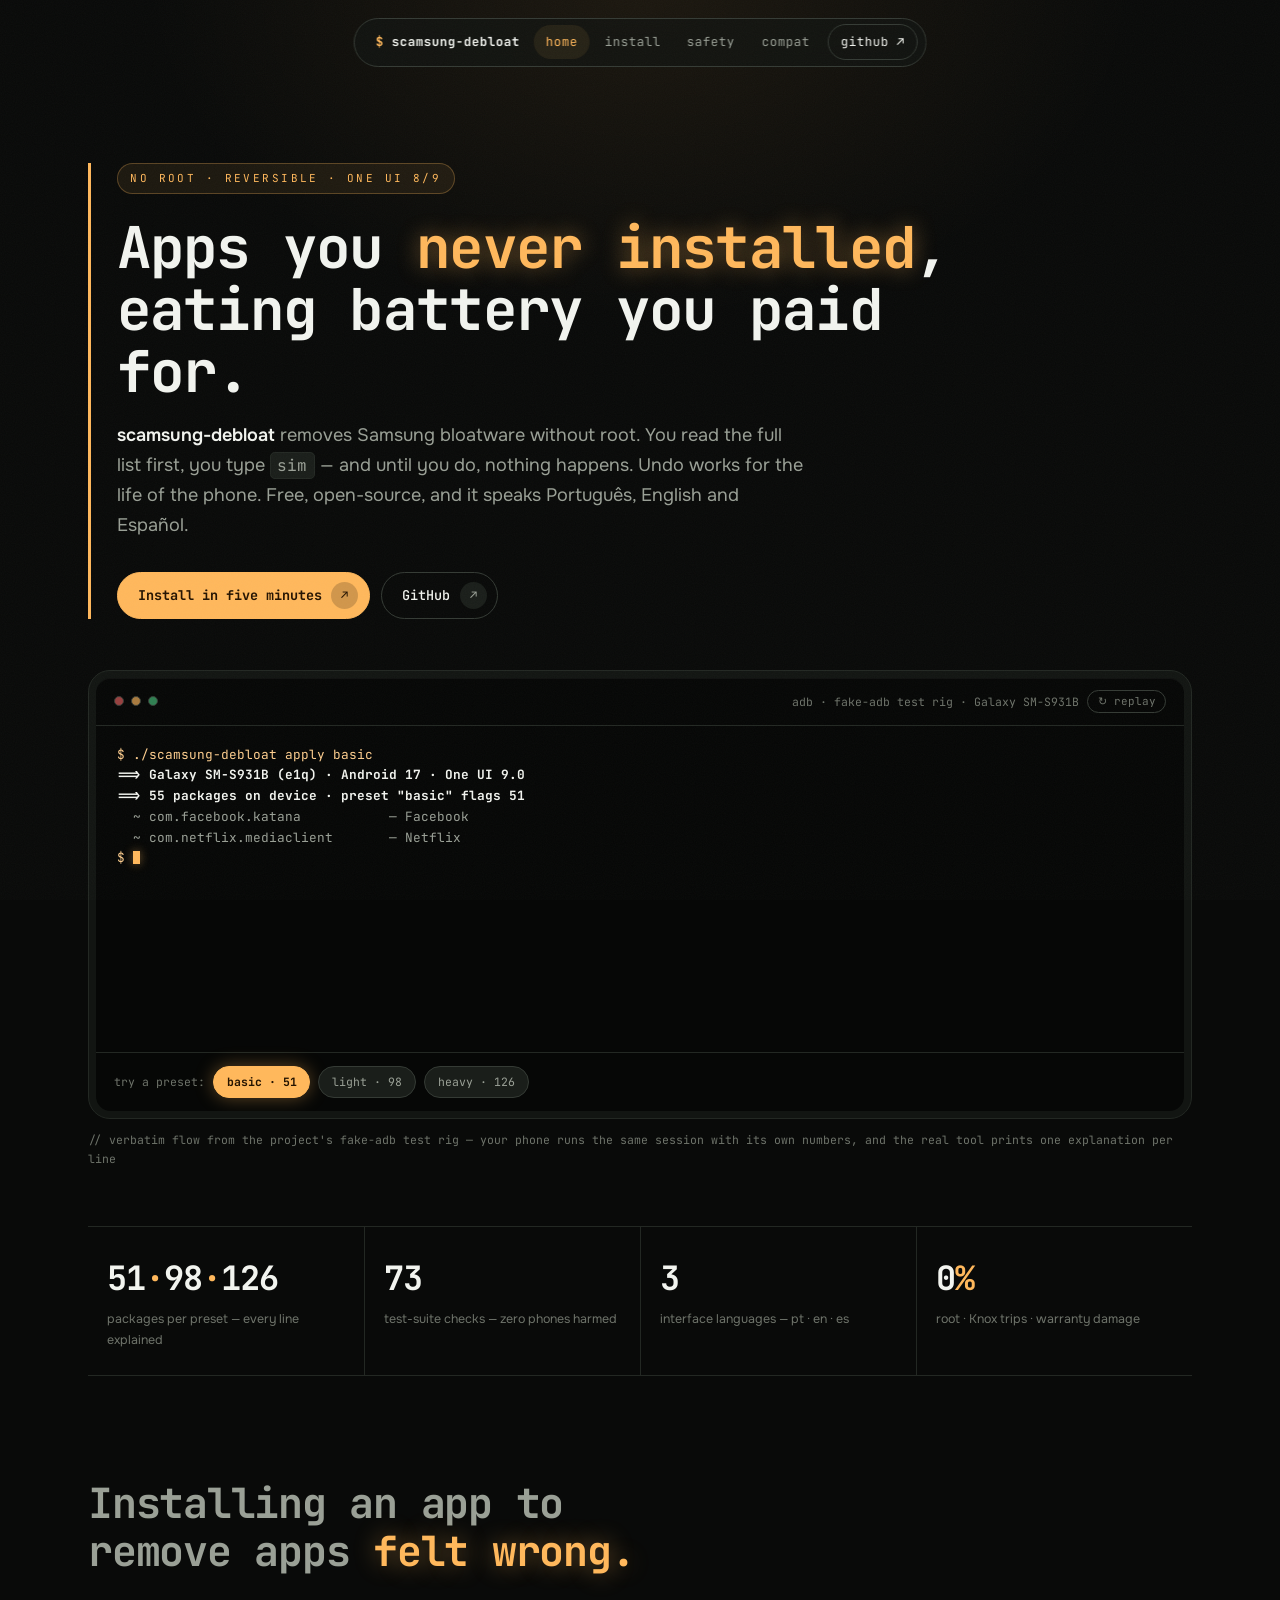
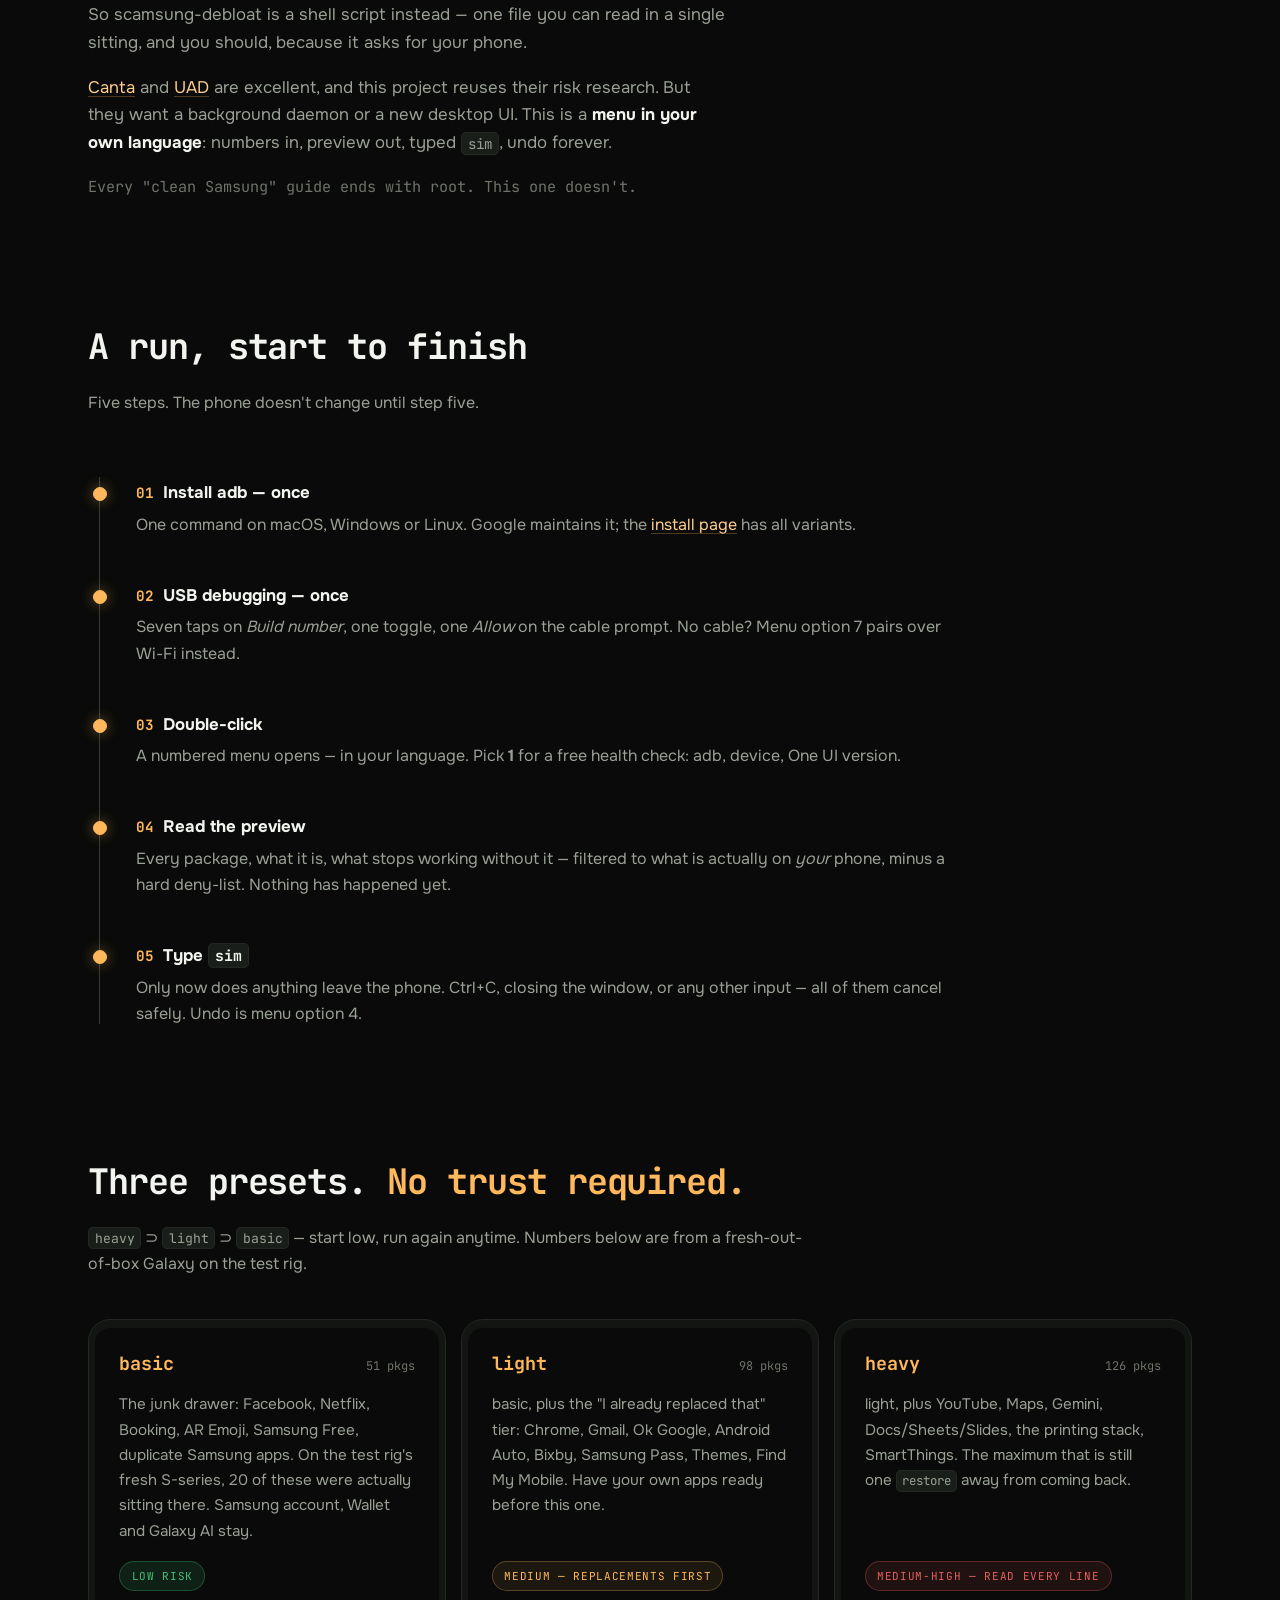
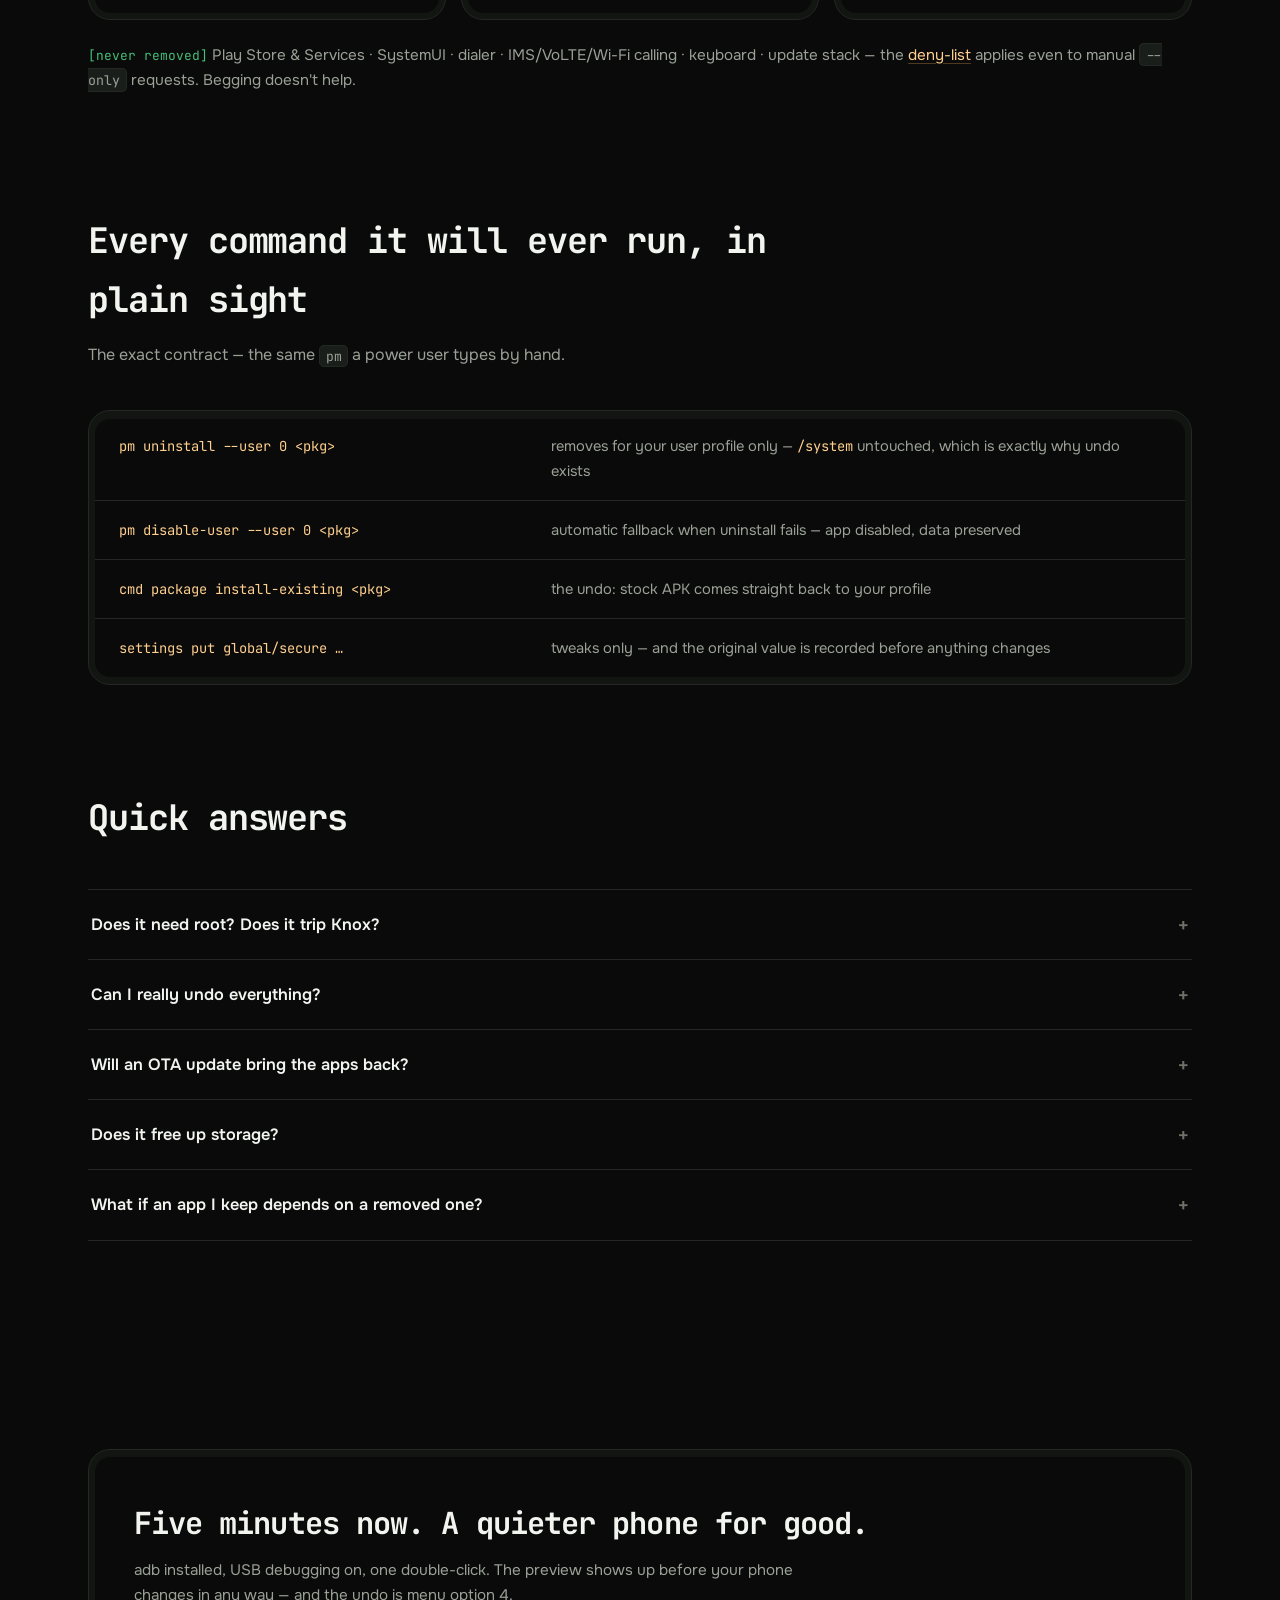
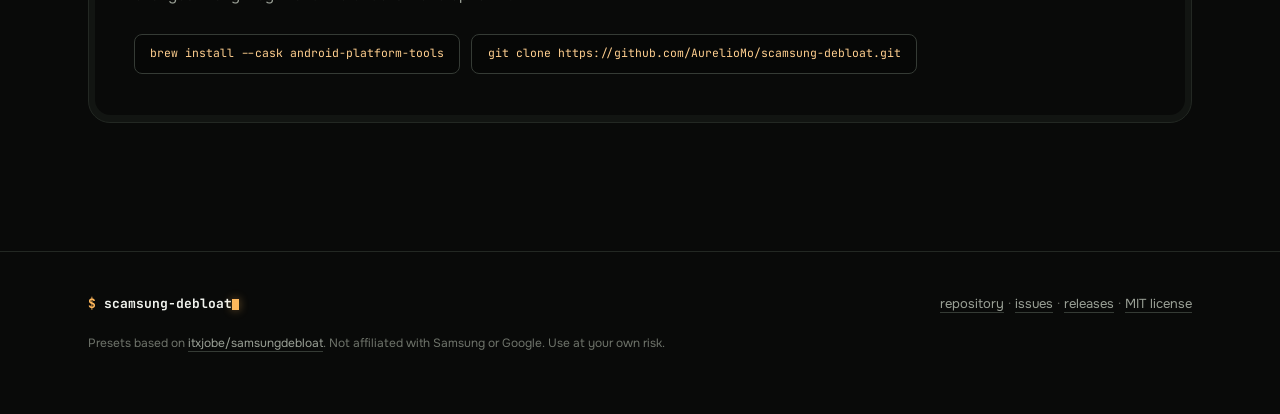
==== commit 95dcd05e: "fix(site): cache-bust nos assets (?v=3) GitHub Pages serve assets com max-age=600 e o navegador fico" ====
--- a/docs/index.html
+++ b/docs/index.html
@@ -14,8 +14,8 @@
 <link rel="preconnect" href="https://fonts.googleapis.com">
 <link rel="preconnect" href="https://fonts.gstatic.com" crossorigin>
 <link href="https://fonts.googleapis.com/css2?family=JetBrains+Mono:wght@400;500;700&family=Onest:wght@400;500;600;700&display=swap" rel="stylesheet">
-<link rel="stylesheet" href="assets/style.css">
-<script src="assets/main.js" defer></script>
+<link rel="stylesheet" href="assets/style.css?v=3">
+<script src="assets/main.js?v=3" defer></script>
 <script type="application/ld+json">
 {
   "@context": "https://schema.org",
--- a/docs/assets/style.css
+++ b/docs/assets/style.css
@@ -176,25 +176,26 @@
     margin-bottom: 1.4rem;
 }
 
-/* load-time reveal — content is fully visible without animation */
+/* load-time reveal — only applied once JS confirms the compositor pumps
+   frames (html.motion). Without it, content is simply visible. */
 @keyframes rise {
     from { opacity: 0; transform: translateY(16px); }
     to   { opacity: 1; transform: translateY(0); }
 }
-.reveal { animation: rise 0.9s var(--ease-out) both; }
-.reveal.d1 { animation-delay: 0.08s; }
-.reveal.d2 { animation-delay: 0.16s; }
-.reveal.d3 { animation-delay: 0.26s; }
-
-/* scroll reveal — needs JS, degrades to visible */
-[data-reveal] {
+html.motion .reveal { animation: rise 0.9s var(--ease-out) both; }
+html.motion .reveal.d1 { animation-delay: 0.08s; }
+html.motion .reveal.d2 { animation-delay: 0.16s; }
+html.motion .reveal.d3 { animation-delay: 0.26s; }
+
+/* scroll reveal — needs JS + working compositor, degrades to visible */
+html.motion [data-reveal] {
     opacity: 0;
     transform: translateY(22px);
     transition: opacity 0.8s var(--ease-out), transform 0.8s var(--ease-out);
 }
-[data-reveal].revealed { opacity: 1; transform: none; }
-[data-reveal="2"] { transition-delay: 0.08s; }
-[data-reveal="3"] { transition-delay: 0.16s; }
+html.motion [data-reveal].revealed { opacity: 1; transform: none; }
+html.motion [data-reveal="2"] { transition-delay: 0.08s; }
+html.motion [data-reveal="3"] { transition-delay: 0.16s; }
 
 /* ============ hero ============ */
 
@@ -270,6 +271,8 @@
     transform-origin: 50% 0%;
 }
 .term-shell.boot { animation: crtOn 0.8s var(--ease-spring) both; }
+/* CRT power-on only fires when JS confirmed live frames (html.motion) */
+html:not(.motion) .term-shell.boot { animation: none; }
 @keyframes crtOn {
     0%   { transform: scaleX(0.55) scaleY(0.004); filter: brightness(7); opacity: 0.4; }
     38%  { transform: scaleX(1) scaleY(0.004);    filter: brightness(5); opacity: 1; }
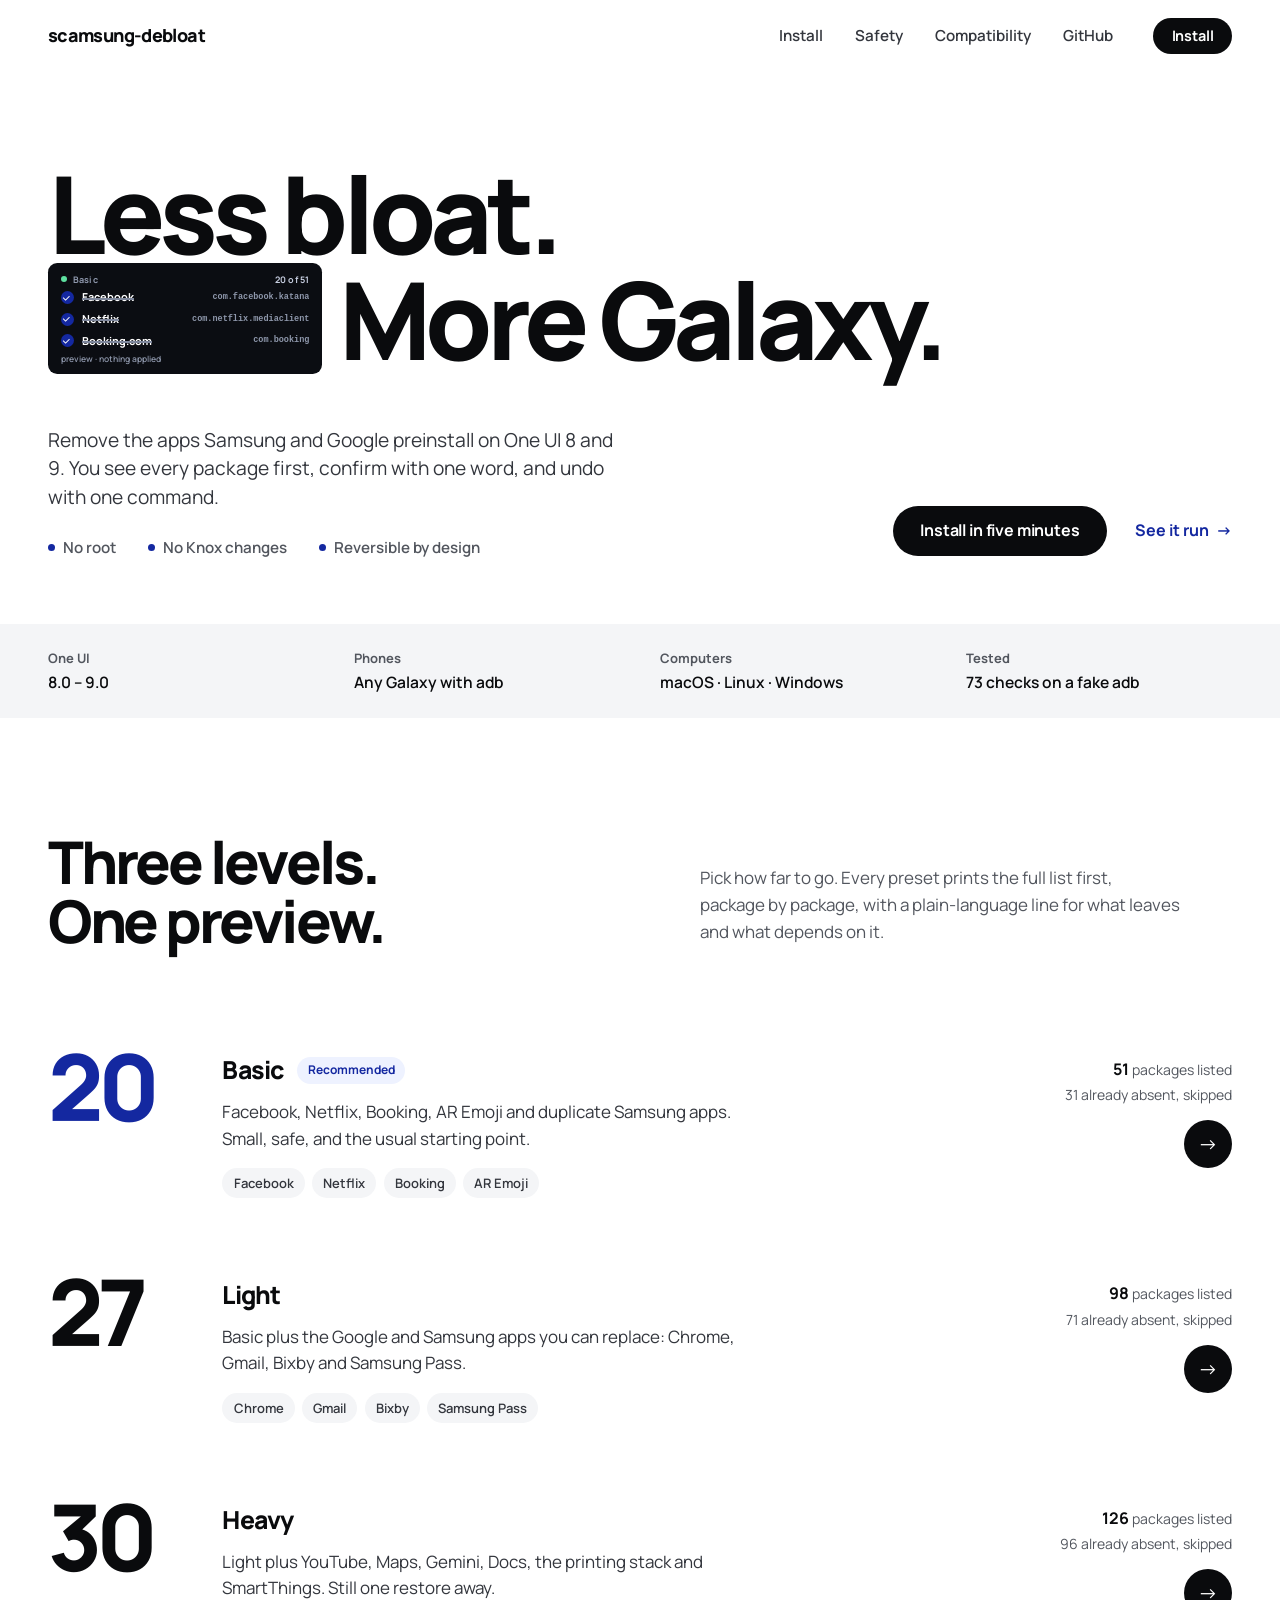
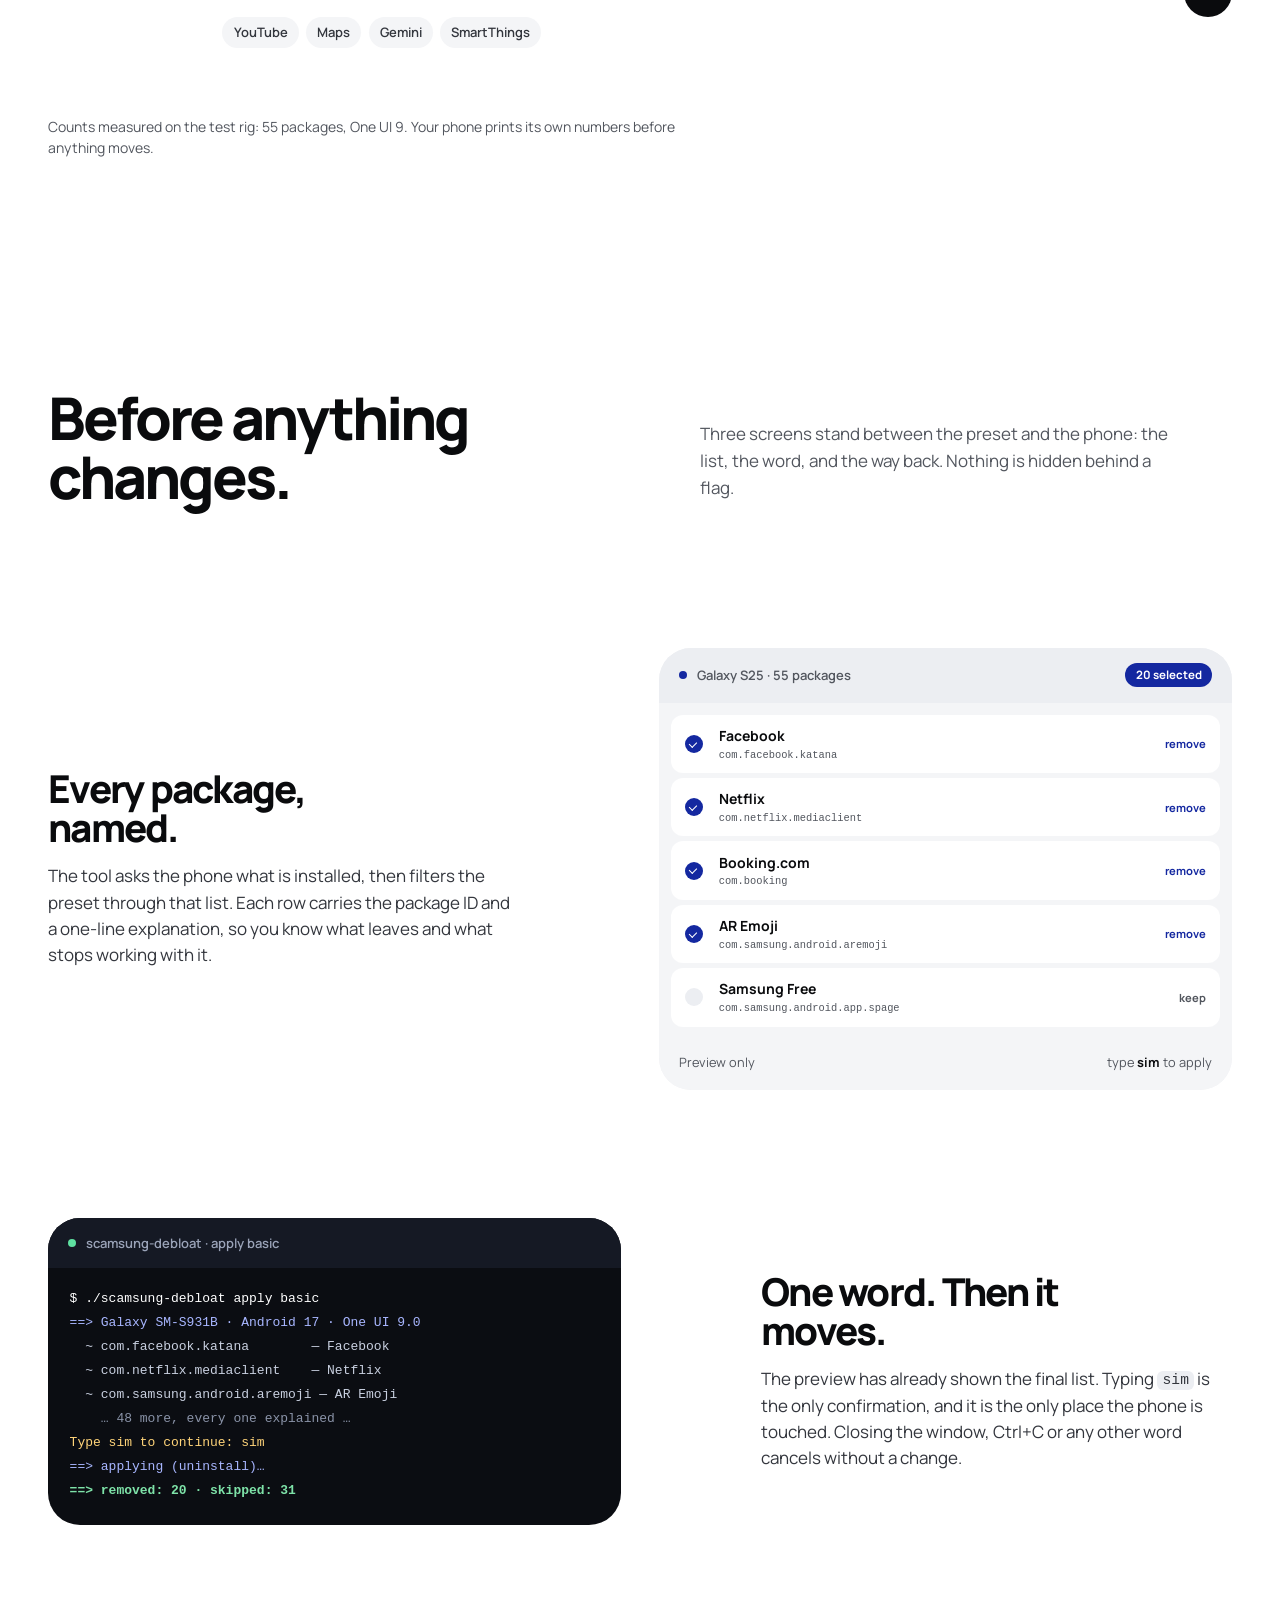
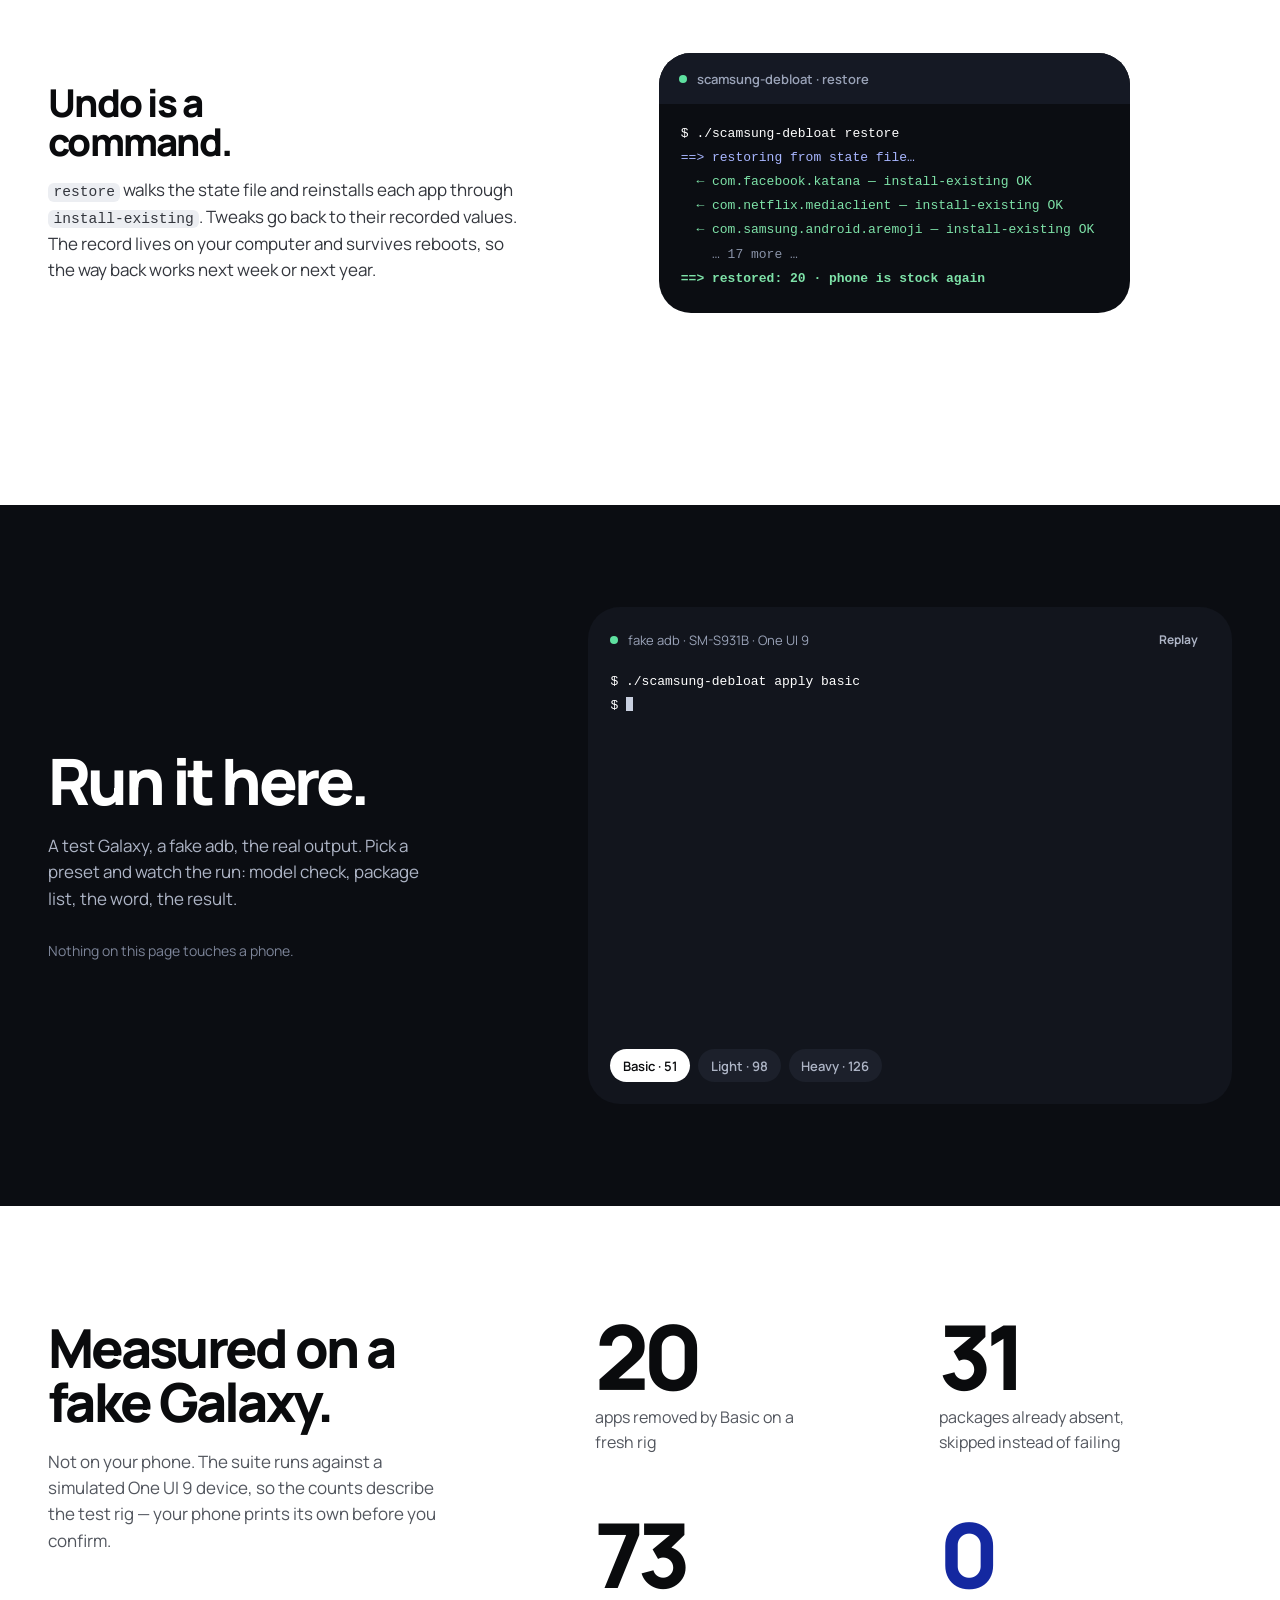
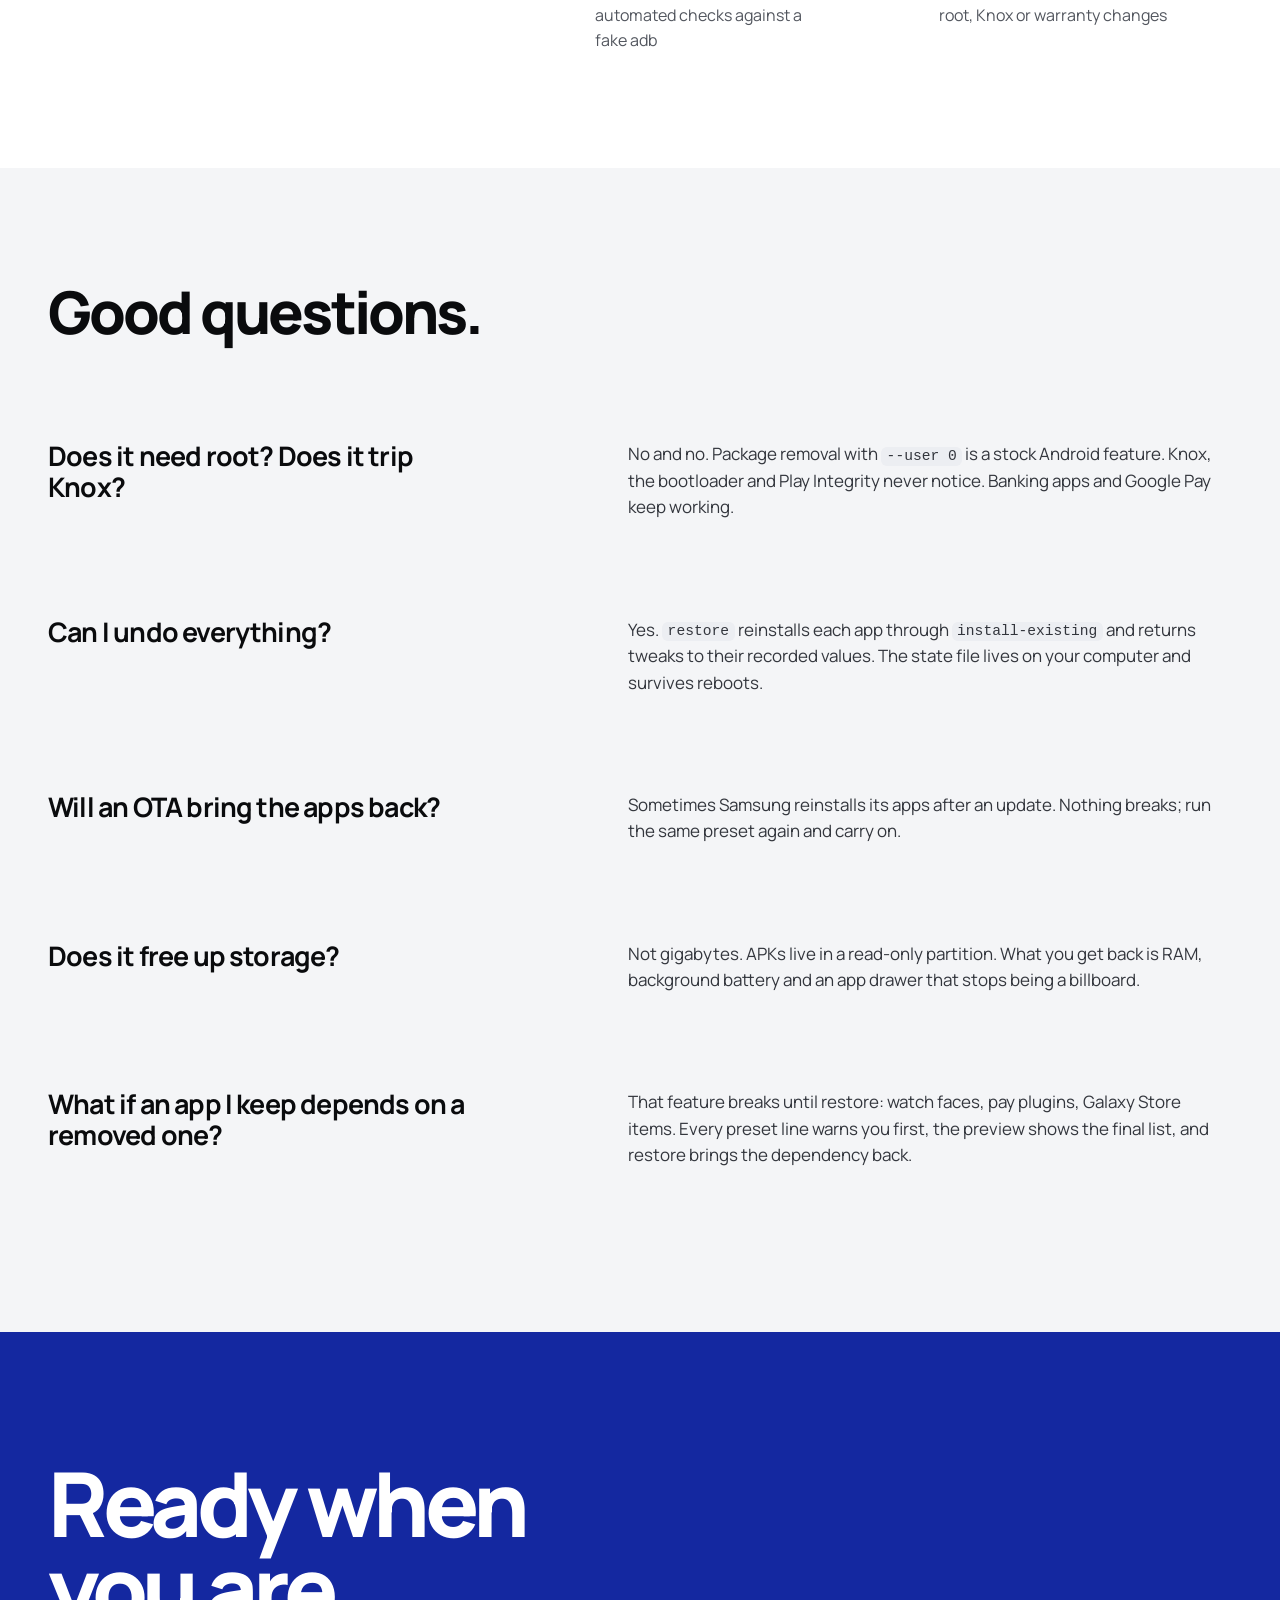
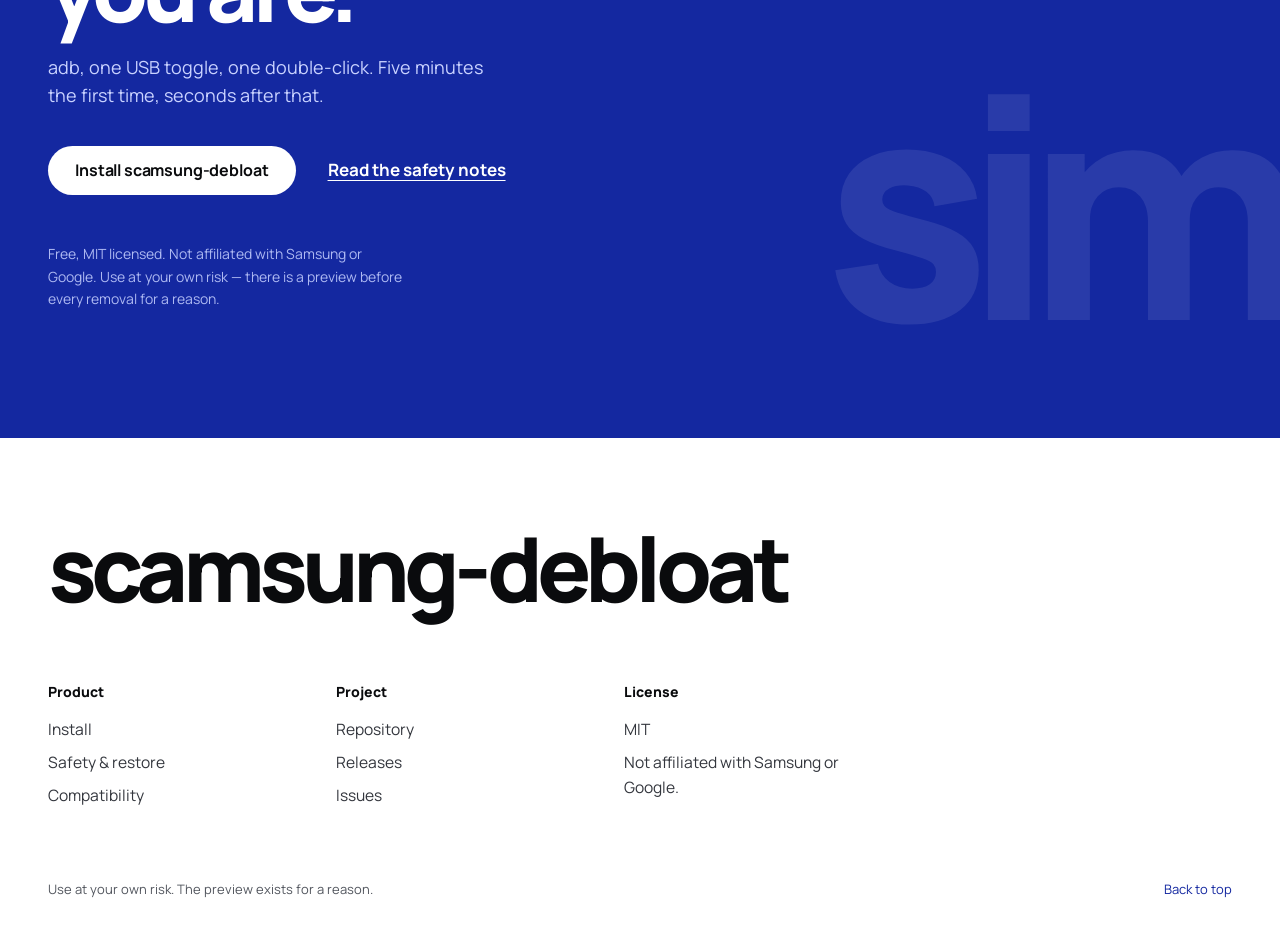
==== commit 54afad5d: "feat(site): refaz as docs no visual Samsung, produto em primeiro lugar Substitui o layout anterior (" ====
--- a/docs/index.html
+++ b/docs/index.html
@@ -3,25 +3,26 @@
 <head>
 <meta charset="utf-8">
 <meta name="viewport" content="width=device-width, initial-scale=1">
-<title>scamsung-debloat — delete Samsung bloatware without root (One UI 8/9)</title>
-<meta name="description" content="Free, open-source tool that removes Samsung Galaxy bloatware without root. Try the three presets live in your browser — then double-click, read the preview, type sim. Undo anytime.">
+<title>scamsung-debloat — less bloat, more Galaxy (One UI 8/9)</title>
+<meta name="description" content="Remove the apps Samsung and Google preinstall on One UI 8 and 9. See every package first, confirm with one word, undo with one command. No root.">
 <link rel="canonical" href="https://aureliomo.github.io/scamsung-debloat/">
+<link rel="icon" href="data:image/svg+xml,%3Csvg xmlns='http://www.w3.org/2000/svg' viewBox='0 0 32 32'%3E%3Crect width='32' height='32' rx='8' fill='%231428a0'/%3E%3Cpath d='M9 16.5l4.5 4.5L23 11.5' fill='none' stroke='%23fff' stroke-width='3' stroke-linecap='round' stroke-linejoin='round'/%3E%3C/svg%3E">
 <meta property="og:type" content="website">
 <meta property="og:site_name" content="scamsung-debloat">
-<meta property="og:title" content="scamsung-debloat — delete Samsung bloatware without root">
-<meta property="og:description" content="Debloater for Samsung Galaxy (One UI 8/9). No root, mandatory preview, one-command undo. Runs the presets live in this page.">
+<meta property="og:title" content="scamsung-debloat — less bloat, more Galaxy">
+<meta property="og:description" content="A reversible debloater for Galaxy phones on One UI 8 and 9. Full preview, typed confirmation, one-command undo.">
 <meta property="og:url" content="https://aureliomo.github.io/scamsung-debloat/">
 <link rel="preconnect" href="https://fonts.googleapis.com">
 <link rel="preconnect" href="https://fonts.gstatic.com" crossorigin>
-<link href="https://fonts.googleapis.com/css2?family=JetBrains+Mono:wght@400;500;700&family=Onest:wght@400;500;600;700&display=swap" rel="stylesheet">
-<link rel="stylesheet" href="assets/style.css?v=3">
-<script src="assets/main.js?v=3" defer></script>
+<link href="https://fonts.googleapis.com/css2?family=Manrope:wght@400;500;600;700;800&display=swap" rel="stylesheet">
+<link rel="stylesheet" href="assets/style.css?v=6">
+<script src="assets/main.js?v=6" defer></script>
 <script type="application/ld+json">
 {
   "@context": "https://schema.org",
   "@type": "SoftwareSourceCode",
   "name": "scamsung-debloat",
-  "description": "Remove Samsung Galaxy bloatware without root. Numbered terminal menu, presets with per-package explanations, mandatory preview, reversible by design.",
+  "description": "Remove Samsung Galaxy bloatware without root on One UI 8 and 9. Numbered terminal menu, presets with per-package explanations, mandatory preview, reversible by design.",
   "codeRepository": "https://github.com/AurelioMo/scamsung-debloat",
   "programmingLanguage": "Shell",
   "runtimePlatform": ["macOS", "Linux", "Windows"],
@@ -31,307 +32,391 @@
 </script>
 </head>
 <body>
-<a class="skip-link" href="#main">Skip to content</a>
-<div class="glow" aria-hidden="true"></div>
-
-<nav class="nav" aria-label="Main">
-  <a class="wordmark" href="./"><b>$</b> scamsung-debloat</a>
-  <a href="./" aria-current="page">home</a>
-  <a href="install.html">install</a>
-  <a href="safety.html">safety</a>
-  <a href="compatibility.html">compat</a>
-  <a class="gh" href="https://github.com/AurelioMo/scamsung-debloat">github ↗</a>
-</nav>
+<a class="skip" href="#main">Skip to content</a>
+
+<header class="site-head" id="top">
+  <div class="wrap head-in">
+    <a class="brand" href="./">scamsung-debloat</a>
+    <nav class="head-nav" aria-label="Main">
+      <a href="install.html">Install</a>
+      <a href="safety.html">Safety</a>
+      <a href="compatibility.html">Compatibility</a>
+      <a href="https://github.com/AurelioMo/scamsung-debloat">GitHub</a>
+    </nav>
+    <a class="btn btn-sm head-cta" href="install.html">Install</a>
+  </div>
+</header>
 
 <main id="main">
-<div class="wrap">
-
-  <div class="hero">
-    <div class="hero-frame">
-      <span class="eyebrow reveal">no root · reversible · one ui 8/9</span>
-      <h1 class="reveal d1">Apps you <span class="hot">never installed</span>,<br>eating battery you paid for.</h1>
-      <p class="lede reveal d2"><strong>scamsung-debloat</strong> removes Samsung bloatware
-      without root. You read the full list first, you type <code>sim</code> — and until you
-      do, nothing happens. Undo works for the life of the phone. Free, open-source, and it
-      speaks Português, English and Español.</p>
-      <div class="cta-row reveal d3">
-        <a class="btn primary" href="install.html">Install in five minutes <span class="orb">↗</span></a>
-        <a class="btn ghost" href="https://github.com/AurelioMo/scamsung-debloat">GitHub <span class="orb">↗</span></a>
-      </div>
-    </div>
-
-    <div class="term-shell boot" id="demo">
-      <div class="term">
-        <div class="term-bar">
-          <span class="dots" aria-hidden="true"><i></i><i></i><i></i></span>
-          <span class="rig">adb · fake-adb test rig · Galaxy SM-S931B</span>
-          <button class="replay" type="button" title="Run the demo again">↻ replay</button>
-        </div>
-        <div class="term-body">
-          <span class="l"><span class="t-cmd">$ </span><span class="t-cmd" data-cmd="./scamsung-debloat apply basic"></span></span>
-          <div class="term-out">
-<span class="l t-head">==&gt; Galaxy SM-S931B (e1q) · Android 17 · One UI 9.0</span>
-<span class="l t-head">==&gt; 55 packages on device · preset "basic" flags 51</span>
+
+  <!-- ==================== hero ==================== -->
+  <section class="hero">
+    <div class="wrap">
+      <h1 class="hero-title" data-rise>
+        <span class="hero-line">Less bloat.</span>
+        <span class="hero-line hero-line-two">
+          <span class="hero-slot" data-ui aria-hidden="true">
+            <span class="slot-bar"><span class="slot-dot"></span> Basic <span>20 of 51</span></span>
+            <span class="slot-row"><span class="slot-check"></span><span class="slot-app">Facebook</span><code class="slot-pkg">com.facebook.katana</code></span>
+            <span class="slot-row"><span class="slot-check"></span><span class="slot-app">Netflix</span><code class="slot-pkg">com.netflix.mediaclient</code></span>
+            <span class="slot-row"><span class="slot-check"></span><span class="slot-app">Booking.com</span><code class="slot-pkg">com.booking</code></span>
+            <span class="slot-row slot-row-extra"><span class="slot-check"></span><span class="slot-app">AR Emoji</span><code class="slot-pkg">com.samsung.android.aremoji</code></span>
+            <span class="slot-foot">preview · nothing applied</span>
+          </span>
+          <span class="hero-more">More Galaxy.</span>
+        </span>
+      </h1>
+
+      <div class="hero-foot">
+        <div class="hero-intro" data-rise="2">
+          <p class="lead">Remove the apps Samsung and Google preinstall on One UI 8 and 9.
+          You see every package first, confirm with one word, and undo with one command.</p>
+          <ul class="hero-facts">
+            <li>No root</li>
+            <li>No Knox changes</li>
+            <li>Reversible by design</li>
+          </ul>
+        </div>
+        <div class="hero-actions" data-rise="3">
+          <a class="btn" href="install.html">Install in five minutes</a>
+          <a class="link-arrow" href="#demo">See it run</a>
+        </div>
+      </div>
+    </div>
+  </section>
+
+  <!-- ==================== spec strip ==================== -->
+  <div class="spec-strip">
+    <div class="wrap spec-in">
+      <div class="spec"><span>One UI</span><strong>8.0 – 9.0</strong></div>
+      <div class="spec"><span>Phones</span><strong>Any Galaxy with adb</strong></div>
+      <div class="spec"><span>Computers</span><strong>macOS · Linux · Windows</strong></div>
+      <div class="spec"><span>Tested</span><strong>73 checks on a fake adb</strong></div>
+    </div>
+  </div>
+
+  <!-- ==================== presets ==================== -->
+  <section class="section" id="presets">
+    <div class="wrap">
+      <header class="sec-head sec-split">
+        <h2 data-rise>Three levels.<br>One preview.</h2>
+        <p data-rise="2">Pick how far to go. Every preset prints the full list first, package by package,
+        with a plain-language line for what leaves and what depends on it.</p>
+      </header>
+
+      <div class="preset-list">
+        <article class="preset-row" data-rise>
+          <div class="preset-num" aria-hidden="true">20</div>
+          <div class="preset-main">
+            <div class="preset-title"><h3>Basic</h3><span class="tag">Recommended</span></div>
+            <p>Facebook, Netflix, Booking, AR Emoji and duplicate Samsung apps. Small, safe, and the usual starting point.</p>
+            <ul class="chips" aria-label="Basic includes">
+              <li>Facebook</li><li>Netflix</li><li>Booking</li><li>AR Emoji</li>
+            </ul>
+          </div>
+          <div class="preset-side">
+            <p><strong>51</strong> packages listed<br><span>31 already absent, skipped</span></p>
+            <a class="round-arrow" href="install.html" aria-label="Install with the Basic preset">→</a>
+          </div>
+        </article>
+
+        <article class="preset-row" data-rise>
+          <div class="preset-num" aria-hidden="true">27</div>
+          <div class="preset-main">
+            <div class="preset-title"><h3>Light</h3></div>
+            <p>Basic plus the Google and Samsung apps you can replace: Chrome, Gmail, Bixby and Samsung Pass.</p>
+            <ul class="chips" aria-label="Light includes">
+              <li>Chrome</li><li>Gmail</li><li>Bixby</li><li>Samsung Pass</li>
+            </ul>
+          </div>
+          <div class="preset-side">
+            <p><strong>98</strong> packages listed<br><span>71 already absent, skipped</span></p>
+            <a class="round-arrow" href="install.html" aria-label="Install with the Light preset">→</a>
+          </div>
+        </article>
+
+        <article class="preset-row" data-rise>
+          <div class="preset-num" aria-hidden="true">30</div>
+          <div class="preset-main">
+            <div class="preset-title"><h3>Heavy</h3></div>
+            <p>Light plus YouTube, Maps, Gemini, Docs, the printing stack and SmartThings. Still one restore away.</p>
+            <ul class="chips" aria-label="Heavy includes">
+              <li>YouTube</li><li>Maps</li><li>Gemini</li><li>SmartThings</li>
+            </ul>
+          </div>
+          <div class="preset-side">
+            <p><strong>126</strong> packages listed<br><span>96 already absent, skipped</span></p>
+            <a class="round-arrow" href="install.html" aria-label="Install with the Heavy preset">→</a>
+          </div>
+        </article>
+      </div>
+
+      <p class="fine" data-rise>Counts measured on the test rig: 55 packages, One UI 9. Your phone prints its own numbers before anything moves.</p>
+    </div>
+  </section>
+
+  <!-- ==================== how it works ==================== -->
+  <section class="section features" id="how">
+    <div class="wrap">
+      <header class="sec-head sec-split">
+        <h2 data-rise>Before anything changes.</h2>
+        <p data-rise="2">Three screens stand between the preset and the phone: the list, the word, and the way back.
+        Nothing is hidden behind a flag.</p>
+      </header>
+
+      <div class="feature-row feature-row-a">
+        <div class="feature-copy" data-rise>
+          <h3>Every package, named.</h3>
+          <p>The tool asks the phone what is installed, then filters the preset through that list.
+          Each row carries the package ID and a one-line explanation, so you know what leaves and what stops working with it.</p>
+        </div>
+        <div class="feature-media" data-rise="2">
+          <div class="ui-panel ui-preview" data-ui>
+            <div class="ui-bar">
+              <span class="ui-dot"></span>
+              <span>Galaxy S25 · 55 packages</span>
+              <span class="ui-pill">20 selected</span>
+            </div>
+            <ul class="ui-list">
+              <li class="is-on"><span class="ui-check"></span><span class="ui-name">Facebook</span><code class="ui-pkg">com.facebook.katana</code><span class="ui-state">remove</span></li>
+              <li class="is-on"><span class="ui-check"></span><span class="ui-name">Netflix</span><code class="ui-pkg">com.netflix.mediaclient</code><span class="ui-state">remove</span></li>
+              <li class="is-on"><span class="ui-check"></span><span class="ui-name">Booking.com</span><code class="ui-pkg">com.booking</code><span class="ui-state">remove</span></li>
+              <li class="is-on"><span class="ui-check"></span><span class="ui-name">AR Emoji</span><code class="ui-pkg">com.samsung.android.aremoji</code><span class="ui-state">remove</span></li>
+              <li><span class="ui-check"></span><span class="ui-name">Samsung Free</span><code class="ui-pkg">com.samsung.android.app.spage</code><span class="ui-state">keep</span></li>
+            </ul>
+            <div class="ui-foot"><span>Preview only</span><span>type <b>sim</b> to apply</span></div>
+          </div>
+        </div>
+      </div>
+
+      <div class="feature-row feature-row-b">
+        <div class="feature-media" data-rise>
+          <div class="ui-panel ui-terminal" data-ui>
+            <div class="ui-bar">
+              <span class="ui-dot"></span>
+              <span>scamsung-debloat · apply basic</span>
+            </div>
+            <pre class="term"><span class="l"><span class="t-cmd">$ ./scamsung-debloat apply basic</span></span>
+<span class="l t-head">==&gt; Galaxy SM-S931B · Android 17 · One UI 9.0</span>
+<span class="l">  ~ com.facebook.katana        — Facebook</span>
+<span class="l">  ~ com.netflix.mediaclient    — Netflix</span>
+<span class="l">  ~ com.samsung.android.aremoji — AR Emoji</span>
+<span class="l t-dim">    … 48 more, every one explained …</span>
+<span class="l t-in">Type sim to continue: sim</span>
+<span class="l t-head">==&gt; applying (uninstall)…</span>
+<span class="l t-ok">==&gt; removed: 20 · skipped: 31</span></pre>
+          </div>
+        </div>
+        <div class="feature-copy" data-rise="2">
+          <h3>One word. Then it moves.</h3>
+          <p>The preview has already shown the final list. Typing <code>sim</code> is the only confirmation,
+          and it is the only place the phone is touched. Closing the window, Ctrl+C or any other word cancels
+          without a change.</p>
+        </div>
+      </div>
+
+      <div class="feature-row feature-row-c">
+        <div class="feature-copy" data-rise>
+          <h3>Undo is a command.</h3>
+          <p><code>restore</code> walks the state file and reinstalls each app through <code>install-existing</code>.
+          Tweaks go back to their recorded values. The record lives on your computer and survives reboots,
+          so the way back works next week or next year.</p>
+        </div>
+        <div class="feature-media" data-rise="2">
+          <div class="ui-panel ui-terminal ui-restore" data-ui>
+            <div class="ui-bar">
+              <span class="ui-dot"></span>
+              <span>scamsung-debloat · restore</span>
+            </div>
+            <pre class="term"><span class="l"><span class="t-cmd">$ ./scamsung-debloat restore</span></span>
+<span class="l t-head">==&gt; restoring from state file…</span>
+<span class="l t-add">  ← com.facebook.katana — install-existing OK</span>
+<span class="l t-add">  ← com.netflix.mediaclient — install-existing OK</span>
+<span class="l t-add">  ← com.samsung.android.aremoji — install-existing OK</span>
+<span class="l t-dim">    … 17 more …</span>
+<span class="l t-ok">==&gt; restored: 20 · phone is stock again</span></pre>
+          </div>
+        </div>
+      </div>
+    </div>
+  </section>
+
+  <!-- ==================== live demo ==================== -->
+  <section class="demo-section" id="demo">
+    <div class="wrap demo-grid">
+      <div class="demo-copy" data-rise>
+        <h2>Run it here.</h2>
+        <p>A test Galaxy, a fake adb, the real output. Pick a preset and watch the run:
+        model check, package list, the word, the result.</p>
+        <p class="demo-note">Nothing on this page touches a phone.</p>
+      </div>
+
+      <div class="demo-card" id="demo-card" data-ui data-rise="2">
+        <div class="demo-top">
+          <span class="dot" aria-hidden="true"></span>
+          <span class="rig">fake adb · SM-S931B · One UI 9</span>
+          <button class="replay" type="button" title="Run the demo again">Replay</button>
+        </div>
+        <pre class="term demo-term">
+<span class="l"><span class="t-cmd">$ </span><span class="t-cmd" data-cmd="./scamsung-debloat apply basic">./scamsung-debloat apply basic</span></span><span class="term-out"><span class="l t-head">==&gt; Galaxy SM-S931B (e1q) · Android 17 · One UI 9.0</span>
+<span class="l t-head">==&gt; 55 packages on device · preset "basic" lists 51</span>
 <span class="l">  ~ com.facebook.katana           — Facebook</span>
 <span class="l">  ~ com.netflix.mediaclient       — Netflix</span>
 <span class="l">  ~ com.samsung.android.aremoji   — AR Emoji</span>
 <span class="l">  ~ com.samsung.android.app.spage — Samsung Free</span>
-<span class="l">  ~ com.sec.android.app.sbrowser  — Samsung Internet</span>
-<span class="l t-dim">    … 46 more lines — every single one explained …</span>
+<span class="l t-dim">    … 46 more, every one explained …</span>
 <span class="l t-in">Type sim to continue: sim</span>
-<span class="l t-head">==&gt; Applying (uninstall)…</span>
-<span class="l t-add">  + com.facebook.katana — Facebook</span>
-<span class="l t-add">  + com.netflix.mediaclient — Netflix</span>
-<span class="l t-add">  + com.sec.android.app.sbrowser — Samsung Internet</span>
-<span class="l t-dim">    … 17 more …</span>
-<span class="l t-ok">==&gt; removed: 20 · skipped (not on this device): 31</span>
-<span class="l t-in">==&gt; undo anytime: ./scamsung-debloat restore</span>
-          </div>
-          <span class="l"><span class="t-cmd">$ </span><span class="caret"></span></span>
-        </div>
-        <div class="t-chips">
-          <span>try a preset:</span>
-          <button class="t-chip on" type="button" data-preset="basic" aria-pressed="true">basic · 51</button>
-          <button class="t-chip" type="button" data-preset="light" aria-pressed="false">light · 98</button>
-          <button class="t-chip" type="button" data-preset="heavy" aria-pressed="false">heavy · 126</button>
-        </div>
-      </div>
-    </div>
-
-    <template id="tpl-basic"><span class="l t-head" data-speed="slow">==&gt; Galaxy SM-S931B (e1q) · Android 17 · One UI 9.0</span>
-<span class="l t-head" data-speed="slow">==&gt; 55 packages on device · preset "basic" flags 51</span>
+<span class="l t-head">==&gt; applying (uninstall)…</span>
+<span class="l t-add">  + com.facebook.katana</span>
+<span class="l t-add">  + com.netflix.mediaclient</span>
+<span class="l t-dim">    … 18 more …</span>
+<span class="l t-ok">==&gt; removed: 20 · skipped: 31</span></span><span class="l"><span class="t-cmd">$ </span><span class="caret-glyph blink" aria-hidden="true"></span></span>
+        </pre>
+        <div class="t-chips" role="group" aria-label="Run a preset in the demo">
+          <button class="t-chip on" type="button" data-preset="basic" aria-pressed="true">Basic · 51</button>
+          <button class="t-chip" type="button" data-preset="light" aria-pressed="false">Light · 98</button>
+          <button class="t-chip" type="button" data-preset="heavy" aria-pressed="false">Heavy · 126</button>
+        </div>
+      </div>
+
+      <template id="tpl-basic"><span class="l t-head" data-speed="slow">==&gt; Galaxy SM-S931B (e1q) · Android 17 · One UI 9.0</span>
+<span class="l t-head" data-speed="slow">==&gt; 55 packages on device · preset "basic" lists 51</span>
 <span class="l">  ~ com.facebook.katana           — Facebook</span>
 <span class="l">  ~ com.netflix.mediaclient       — Netflix</span>
 <span class="l">  ~ com.samsung.android.aremoji   — AR Emoji</span>
 <span class="l">  ~ com.samsung.android.app.spage — Samsung Free</span>
-<span class="l">  ~ com.sec.android.app.sbrowser  — Samsung Internet</span>
-<span class="l t-dim">    … 46 more lines — every single one explained …</span>
+<span class="l t-dim">    … 46 more, every one explained …</span>
 <span class="l t-in" data-speed="slow">Type sim to continue: sim</span>
-<span class="l t-head">==&gt; Applying (uninstall)…</span>
-<span class="l t-add" data-speed="fast">  + com.facebook.katana — Facebook</span>
-<span class="l t-add" data-speed="fast">  + com.netflix.mediaclient — Netflix</span>
-<span class="l t-add" data-speed="fast">  + com.sec.android.app.sbrowser — Samsung Internet</span>
-<span class="l t-dim" data-speed="fast">    … 17 more …</span>
-<span class="l t-ok" data-speed="slow">==&gt; removed: 20 · skipped (not on this device): 31</span>
-<span class="l t-in" data-speed="slow">==&gt; undo anytime: ./scamsung-debloat restore</span></template>
-
-    <template id="tpl-light"><span class="l t-head" data-speed="slow">==&gt; Galaxy SM-S931B (e1q) · Android 17 · One UI 9.0</span>
-<span class="l t-head" data-speed="slow">==&gt; 55 packages on device · preset "light" flags 98</span>
+<span class="l t-head">==&gt; applying (uninstall)…</span>
+<span class="l t-add" data-speed="fast">  + com.facebook.katana</span>
+<span class="l t-add" data-speed="fast">  + com.netflix.mediaclient</span>
+<span class="l t-dim" data-speed="fast">    … 18 more …</span>
+<span class="l t-ok" data-speed="slow">==&gt; removed: 20 · skipped: 31</span></template>
+      <template id="tpl-light"><span class="l t-head" data-speed="slow">==&gt; Galaxy SM-S931B (e1q) · Android 17 · One UI 9.0</span>
+<span class="l t-head" data-speed="slow">==&gt; 55 packages on device · preset "light" lists 98</span>
 <span class="l">  ~ com.android.chrome            — Chrome</span>
 <span class="l">  ~ com.google.android.gm         — Gmail</span>
 <span class="l">  ~ com.facebook.katana           — Facebook</span>
-<span class="l">  ~ com.microsoft.skydrive        — OneDrive</span>
 <span class="l">  ~ com.samsung.android.app.tips  — Samsung Tips</span>
-<span class="l t-dim">    … 93 more lines — every single one explained …</span>
+<span class="l t-dim">    … 93 more, every one explained …</span>
 <span class="l t-in" data-speed="slow">Type sim to continue: sim</span>
-<span class="l t-head">==&gt; Applying (uninstall)…</span>
-<span class="l t-add" data-speed="fast">  + com.android.chrome — Chrome</span>
-<span class="l t-add" data-speed="fast">  + com.google.android.gm — Gmail</span>
-<span class="l t-add" data-speed="fast">  + com.facebook.katana — Facebook</span>
-<span class="l t-dim" data-speed="fast">    … 24 more …</span>
-<span class="l t-ok" data-speed="slow">==&gt; removed: 27 · skipped (not on this device): 71</span>
-<span class="l t-in" data-speed="slow">==&gt; undo anytime: ./scamsung-debloat restore</span></template>
-
-    <template id="tpl-heavy"><span class="l t-head" data-speed="slow">==&gt; Galaxy SM-S931B (e1q) · Android 17 · One UI 9.0</span>
-<span class="l t-head" data-speed="slow">==&gt; 55 packages on device · preset "heavy" flags 126</span>
+<span class="l t-head">==&gt; applying (uninstall)…</span>
+<span class="l t-add" data-speed="fast">  + com.android.chrome</span>
+<span class="l t-add" data-speed="fast">  + com.google.android.gm</span>
+<span class="l t-dim" data-speed="fast">    … 25 more …</span>
+<span class="l t-ok" data-speed="slow">==&gt; removed: 27 · skipped: 71</span></template>
+      <template id="tpl-heavy"><span class="l t-head" data-speed="slow">==&gt; Galaxy SM-S931B (e1q) · Android 17 · One UI 9.0</span>
+<span class="l t-head" data-speed="slow">==&gt; 55 packages on device · preset "heavy" lists 126</span>
 <span class="l">  ~ com.google.android.youtube    — YouTube</span>
 <span class="l">  ~ com.google.android.apps.maps  — Google Maps</span>
-<span class="l">  ~ com.google.android.apps.docs  — Google Drive</span>
+<span class="l">  ~ com.google.android.apps.bard  — Gemini</span>
 <span class="l">  ~ com.android.printspooler      — printing stack</span>
-<span class="l">  ~ com.google.android.apps.bard  — Gemini</span>
-<span class="l t-dim">    … 121 more lines — every single one explained …</span>
+<span class="l t-dim">    … 121 more, every one explained …</span>
 <span class="l t-in" data-speed="slow">Type sim to continue: sim</span>
-<span class="l t-head">==&gt; Applying (uninstall)…</span>
-<span class="l t-add" data-speed="fast">  + com.google.android.youtube — YouTube</span>
-<span class="l t-add" data-speed="fast">  + com.google.android.apps.maps — Google Maps</span>
-<span class="l t-add" data-speed="fast">  + com.google.android.apps.bard — Gemini</span>
-<span class="l t-dim" data-speed="fast">    … 27 more …</span>
-<span class="l t-ok" data-speed="slow">==&gt; removed: 30 · skipped (not on this device): 96</span>
-<span class="l t-in" data-speed="slow">==&gt; undo anytime: ./scamsung-debloat restore</span></template>
-    <p class="term-caption">// verbatim flow from the project's fake-adb test rig — your phone runs the
-    same session with its own numbers, and the real tool prints one explanation per line</p>
-
-    <div class="stats">
-      <div class="stat" data-reveal><div class="n">51<em>·</em>98<em>·</em>126</div><div class="l">packages per preset — every line explained</div></div>
-      <div class="stat" data-reveal="2"><div class="n">73</div><div class="l">test-suite checks — zero phones harmed</div></div>
-      <div class="stat" data-reveal="3"><div class="n">3</div><div class="l">interface languages — pt · en · es</div></div>
-      <div class="stat" data-reveal="3"><div class="n">0<em>%</em></div><div class="l">root · Knox trips · warranty damage</div></div>
-    </div>
-  </div>
-
-  <section id="manifesto" class="manifesto">
-    <p class="lead-line" data-reveal>Installing an app to remove apps <mark>felt wrong.</mark></p>
-    <p data-reveal>So scamsung-debloat is a shell script instead — one file you can read
-    in a single sitting, and you should, because it asks for your phone.</p>
-    <p data-reveal="2"><a href="https://github.com/samolego/Canta">Canta</a> and
-    <a href="https://github.com/Universal-Debloater-Alliance/universal-android-debloater-next-generation">UAD</a>
-    are excellent, and this project reuses their risk research. But they want a background
-    daemon or a new desktop UI. This is a <strong>menu in your own language</strong>:
-    numbers in, preview out, typed <code>sim</code>, undo forever.</p>
-    <p class="kicker" data-reveal="3">Every "clean Samsung" guide ends with root. This one doesn't.</p>
-  </section>
-
-  <section id="how">
-    <div class="sec-head" data-reveal>
-      <h2>A run, start to finish</h2>
-      <p>Five steps. The phone doesn't change until step five.</p>
-    </div>
-    <div class="steps">
-      <div class="step">
-        <div><h3><span class="n">01</span>Install adb — once</h3>
-        <p>One command on macOS, Windows or Linux. Google maintains it; the
-        <a href="install.html#adb">install page</a> has all variants.</p></div>
-      </div>
-      <div class="step">
-        <div><h3><span class="n">02</span>USB debugging — once</h3>
-        <p>Seven taps on <em>Build number</em>, one toggle, one <em>Allow</em> on the cable prompt.
-        No cable? Menu option 7 pairs over Wi-Fi instead.</p></div>
-      </div>
-      <div class="step">
-        <div><h3><span class="n">03</span>Double-click</h3>
-        <p>A numbered menu opens — in your language. Pick <strong>1</strong> for a free
-        health check: adb, device, One UI version.</p></div>
-      </div>
-      <div class="step">
-        <div><h3><span class="n">04</span>Read the preview</h3>
-        <p>Every package, what it is, what stops working without it — filtered to what is
-        actually on <em>your</em> phone, minus a hard deny-list. Nothing has happened yet.</p></div>
-      </div>
-      <div class="step">
-        <div><h3><span class="n">05</span>Type <code>sim</code></h3>
-        <p>Only now does anything leave the phone. Ctrl+C, closing the window, or any
-        other input — all of them cancel safely. Undo is menu option 4.</p></div>
-      </div>
-    </div>
-  </section>
-
-  <section id="presets">
-    <div class="sec-head" data-reveal>
-      <h2>Three presets. <span class="hot">No trust required.</span></h2>
-      <p><code>heavy</code> ⊃ <code>light</code> ⊃ <code>basic</code> — start low, run again
-      anytime. Numbers below are from a fresh-out-of-box Galaxy on the test rig.</p>
-    </div>
-    <div class="preset-zone">
-      <svg class="connector" viewBox="0 0 16 400" preserveAspectRatio="none" aria-hidden="true">
-        <path d="M8 4 V396" vector-effect="non-scaling-stroke"></path>
-      </svg>
-      <div class="preset-grid">
-        <div class="preset" data-reveal>
-          <div class="shell"><div class="core">
-            <div class="top"><span class="name">basic</span><span class="count">51 pkgs</span></div>
-            <p>The junk drawer: Facebook, Netflix, Booking, AR Emoji, Samsung Free, duplicate
-            Samsung apps. On the test rig's fresh S-series, 20 of these were actually sitting
-            there. Samsung account, Wallet and Galaxy AI stay.</p>
-            <span class="chip low">low risk</span>
-          </div></div>
-        </div>
-        <div class="preset" data-reveal="2">
-          <div class="shell"><div class="core">
-            <div class="top"><span class="name">light</span><span class="count">98 pkgs</span></div>
-            <p>basic, plus the "I already replaced that" tier: Chrome, Gmail, Ok Google,
-            Android Auto, Bixby, Samsung Pass, Themes, Find My Mobile. Have your own
-            apps ready before this one.</p>
-            <span class="chip mid">medium — replacements first</span>
-          </div></div>
-        </div>
-        <div class="preset" data-reveal="3">
-          <div class="shell"><div class="core">
-            <div class="top"><span class="name">heavy</span><span class="count">126 pkgs</span></div>
-            <p>light, plus YouTube, Maps, Gemini, Docs/Sheets/Slides, the printing stack,
-            SmartThings. The maximum that is still one <code>restore</code> away from
-            coming back.</p>
-            <span class="chip high">medium-high — read every line</span>
-          </div></div>
-        </div>
-      </div>
-    </div>
-    <p class="deny-note"><span class="tag">[never removed]</span> Play Store &amp; Services · SystemUI ·
-    dialer · IMS/VoLTE/Wi-Fi calling · keyboard · update stack — the
-    <a href="safety.html#deny-list">deny-list</a> applies even to manual <code>--only</code> requests. Begging doesn't help.</p>
-  </section>
-
-  <section id="commands" class="cmdstrip">
-    <div class="sec-head" data-reveal>
-      <h2>Every command it will ever run, in plain sight</h2>
-      <p>The exact contract — the same <code>pm</code> a power user types by hand.</p>
-    </div>
-    <div class="panel" data-reveal><div class="core">
-      <div class="cmdline"><code>pm uninstall --user 0 &lt;pkg&gt;</code>
-        <span>removes for your user profile only — <code>/system</code> untouched, which is exactly why undo exists</span></div>
-      <div class="cmdline"><code>pm disable-user --user 0 &lt;pkg&gt;</code>
-        <span>automatic fallback when uninstall fails — app disabled, data preserved</span></div>
-      <div class="cmdline"><code>cmd package install-existing &lt;pkg&gt;</code>
-        <span>the undo: stock APK comes straight back to your profile</span></div>
-      <div class="cmdline"><code>settings put global/secure …</code>
-        <span>tweaks only — and the original value is recorded before anything changes</span></div>
-    </div></div>
-  </section>
-
-  <section id="faq">
-    <div class="sec-head" data-reveal>
-      <h2>Quick answers</h2>
-    </div>
-    <div class="faq">
-      <details data-reveal>
-        <summary>Does it need root? Does it trip Knox?<span class="pm">+</span></summary>
-        <div class="answer"><div><p>No and no. <code>pm --user 0</code> is a stock Android
-        feature — Knox, the bootloader and Play Integrity never notice you were here.
-        Banking apps and Google Pay keep working.</p></div></div>
-      </details>
-      <details data-reveal>
-        <summary>Can I really undo everything?<span class="pm">+</span></summary>
-        <div class="answer"><div><p>Yes. Menu option 4 reinstalls each app via
-        <code>install-existing</code>, tweaks return to their recorded original values with
-        <code>tweaks --reset</code>. The undo lives in a state file — it survives reboots.</p></div></div>
-      </details>
-      <details data-reveal>
-        <summary>Will an OTA update bring the apps back?<span class="pm">+</span></summary>
-        <div class="answer"><div><p>Samsung sometimes reinstalls its apps after an update.
-        Nothing breaks; run the same preset again and carry on.</p></div></div>
-      </details>
-      <details data-reveal>
-        <summary>Does it free up storage?<span class="pm">+</span></summary>
-        <div class="answer"><div><p>Zero gigabytes — APKs live in a read-only partition.
-        What you get back is RAM, background battery drain, privacy, and an app drawer
-        that stops being a billboard.</p></div></div>
-      </details>
-      <details data-reveal>
-        <summary>What if an app I keep depends on a removed one?<span class="pm">+</span></summary>
-        <div class="answer"><div><p>That feature breaks — watch faces, Samsung Pay plugins,
-        Galaxy Store items. Every preset line warns you first, the preview shows the final
-        list, and restore brings the dependency back.</p></div></div>
-      </details>
-    </div>
-  </section>
-
-  <section class="final">
-    <div class="panel" data-reveal><div class="core">
-      <h2>Five minutes now. A quieter phone for good.</h2>
-      <p>adb installed, USB debugging on, one double-click. The preview shows up before
-      your phone changes in any way — and the undo is menu option 4.</p>
-      <div class="install-line">
-        <code>brew install --cask android-platform-tools</code>
-        <code>git clone https://github.com/AurelioMo/scamsung-debloat.git</code>
-      </div>
-    </div></div>
-  </section>
-
-</div>
+<span class="l t-head">==&gt; applying (uninstall)…</span>
+<span class="l t-add" data-speed="fast">  + com.google.android.youtube</span>
+<span class="l t-add" data-speed="fast">  + com.google.android.apps.maps</span>
+<span class="l t-dim" data-speed="fast">    … 28 more …</span>
+<span class="l t-ok" data-speed="slow">==&gt; removed: 30 · skipped: 96</span></template>
+    </div>
+  </section>
+
+  <!-- ==================== numbers ==================== -->
+  <section class="section" id="numbers">
+    <div class="wrap stats-grid">
+      <header class="stats-head" data-rise>
+        <h2>Measured on a fake Galaxy.</h2>
+        <p>Not on your phone. The suite runs against a simulated One UI 9 device, so the counts describe the test rig —
+        your phone prints its own before you confirm.</p>
+      </header>
+      <dl class="stats">
+        <div class="stat" data-rise><dt>20</dt><dd>apps removed by Basic on a fresh rig</dd></div>
+        <div class="stat" data-rise="2"><dt>31</dt><dd>packages already absent, skipped instead of failing</dd></div>
+        <div class="stat" data-rise="3"><dt>73</dt><dd>automated checks against a fake adb</dd></div>
+        <div class="stat" data-rise="4"><dt>0</dt><dd>root, Knox or warranty changes</dd></div>
+      </dl>
+    </div>
+  </section>
+
+  <!-- ==================== questions ==================== -->
+  <section class="section questions" id="faq">
+    <div class="wrap">
+      <h2 data-rise>Good questions.</h2>
+      <div class="qa">
+        <div class="qa-row" data-rise>
+          <h3>Does it need root? Does it trip Knox?</h3>
+          <p>No and no. Package removal with <code>--user 0</code> is a stock Android feature. Knox, the bootloader
+          and Play Integrity never notice. Banking apps and Google Pay keep working.</p>
+        </div>
+        <div class="qa-row" data-rise>
+          <h3>Can I undo everything?</h3>
+          <p>Yes. <code>restore</code> reinstalls each app through <code>install-existing</code> and returns tweaks
+          to their recorded values. The state file lives on your computer and survives reboots.</p>
+        </div>
+        <div class="qa-row" data-rise>
+          <h3>Will an OTA bring the apps back?</h3>
+          <p>Sometimes Samsung reinstalls its apps after an update. Nothing breaks; run the same preset again
+          and carry on.</p>
+        </div>
+        <div class="qa-row" data-rise>
+          <h3>Does it free up storage?</h3>
+          <p>Not gigabytes. APKs live in a read-only partition. What you get back is RAM, background battery
+          and an app drawer that stops being a billboard.</p>
+        </div>
+        <div class="qa-row" data-rise>
+          <h3>What if an app I keep depends on a removed one?</h3>
+          <p>That feature breaks until restore: watch faces, pay plugins, Galaxy Store items. Every preset line
+          warns you first, the preview shows the final list, and restore brings the dependency back.</p>
+        </div>
+      </div>
+    </div>
+  </section>
+
+  <!-- ==================== close ==================== -->
+  <section class="close-section">
+    <div class="wrap close-in">
+      <span class="close-mark" aria-hidden="true">sim</span>
+      <div class="close-copy" data-rise>
+        <h2>Ready when you are.</h2>
+        <p>adb, one USB toggle, one double-click. Five minutes the first time, seconds after that.</p>
+        <div class="close-actions">
+          <a class="btn btn-light" href="install.html">Install scamsung-debloat</a>
+          <a class="close-link" href="safety.html">Read the safety notes</a>
+        </div>
+      </div>
+      <p class="close-note" data-rise="2">Free, MIT licensed. Not affiliated with Samsung or Google. Use at your own risk —
+      there is a preview before every removal for a reason.</p>
+    </div>
+  </section>
+
 </main>
 
-<footer>
+<footer class="site-foot">
   <div class="wrap">
-    <div class="cols">
-      <span class="wordmark"><b>$</b> scamsung-debloat<span class="caret"></span></span>
-      <span>
-        <a href="https://github.com/AurelioMo/scamsung-debloat">repository</a> ·
-        <a href="https://github.com/AurelioMo/scamsung-debloat/issues">issues</a> ·
-        <a href="https://github.com/AurelioMo/scamsung-debloat/releases">releases</a> ·
-        <a href="https://github.com/AurelioMo/scamsung-debloat/blob/main/LICENSE">MIT license</a>
-      </span>
-    </div>
-    <p class="legal">Presets based on <a href="https://github.com/itxjobe/samsungdebloat">itxjobe/samsungdebloat</a>.
-    Not affiliated with Samsung or Google. Use at your own risk.</p>
+    <a class="foot-mark" href="./">scamsung-debloat</a>
+    <div class="foot-grid">
+      <div class="foot-col">
+        <h3>Product</h3>
+        <a href="install.html">Install</a>
+        <a href="safety.html">Safety &amp; restore</a>
+        <a href="compatibility.html">Compatibility</a>
+      </div>
+      <div class="foot-col">
+        <h3>Project</h3>
+        <a href="https://github.com/AurelioMo/scamsung-debloat">Repository</a>
+        <a href="https://github.com/AurelioMo/scamsung-debloat/releases">Releases</a>
+        <a href="https://github.com/AurelioMo/scamsung-debloat/issues">Issues</a>
+      </div>
+      <div class="foot-col">
+        <h3>License</h3>
+        <a href="https://github.com/AurelioMo/scamsung-debloat/blob/main/LICENSE">MIT</a>
+        <span>Not affiliated with Samsung or Google.</span>
+      </div>
+    </div>
+    <div class="foot-end">
+      <span>Use at your own risk. The preview exists for a reason.</span>
+      <a href="#top">Back to top</a>
+    </div>
   </div>
 </footer>
 </body>
--- a/docs/assets/style.css
+++ b/docs/assets/style.css
@@ -1,858 +1,1242 @@
-/* ============================================================
-   scamsung-debloat — "phosphor amber terminal"
-   One dark warm canvas, one phosphor accent, mono display type.
-   CRT power-on, scanlines, pointer glow, typed demo session.
-   Plain CSS + optional vanilla JS. No build.
-   ============================================================ */
+/* ==========================================================================
+   scamsung-debloat — site v5
+   Direction: the sentence is the layout. Product UI is the only picture.
+   Ground white, ink near-black, one Samsung blue. Flat surfaces, no glass.
+   Motion is progressive enhancement: html.motion is added only after a
+   double-rAF plus IntersectionObserver, and every element has a no-JS state.
+   ========================================================================== */
 
 :root {
-    /* canvas — warm near-black, like a CRT that just warmed up */
-    --bg: #090A09;
-    --surface: #121512;
-    --surface-2: #1A1E1A;
-    --tube: #060706;              /* inside of the tube */
-    --hairline: #232823;
-    --hairline-strong: #353B35;
-
-    /* ink */
-    --text: #F2F4EF;
-    --muted: #9AA096;
-    --dim: #6E736A;
-
-    /* the single accent — phosphor amber */
-    --accent: #FFB85C;
-    --accent-strong: #FFCF8F;
-    --accent-ink: #241300;
-    --accent-soft: rgba(255, 184, 92, 0.08);
-    --accent-hairline: rgba(255, 184, 92, 0.28);
-    --accent-glow: rgba(255, 184, 92, 0.45);
-
-    /* functional colours only — never decoration */
-    --ok: #46C07A;
-    --ok-soft: rgba(70, 192, 122, 0.12);
-    --danger: #E5605E;
-    --danger-soft: rgba(229, 96, 94, 0.10);
-
-    --mono: "JetBrains Mono", ui-monospace, SFMono-Regular, Menlo, Consolas, monospace;
-    --sans: "Onest", -apple-system, BlinkMacSystemFont, "Segoe UI", sans-serif;
-
-    --ease-out: cubic-bezier(0.22, 0.9, 0.24, 1);
-    --ease-spring: cubic-bezier(0.32, 0.72, 0, 1);
-
-    --radius-sm: 8px;
-    --radius-md: 14px;
-    --radius-lg: 22px;
-
-    --maxw: 72rem;
-    --readw: 46rem;
+    --bg: #ffffff;
+    --soft: #f4f5f7;
+    --soft-2: #eceef2;
+    --tint: #eef2ff;
+    --ink: #0a0b0d;
+    --ink-2: #33363d;
+    --muted: #52565e;
+    --line: #e4e7ec;
+    --blue: #1428a0;
+    --blue-deep: #0e1d7a;
+    --deep: #0b0d12;
+    --deep-2: #12151d;
+    --ok: #0f7a4d;
+    --radius: 24px;
+    --radius-lg: 32px;
+    --font: "Manrope", -apple-system, BlinkMacSystemFont, "Segoe UI", Roboto, Helvetica, Arial, sans-serif; /* taste-skill-ignore font — Samsung-language grotesk; the dealt serif contradicts the stated brand */
+    --mono: ui-monospace, "SF Mono", SFMono-Regular, Menlo, Consolas, monospace; /* taste-skill-ignore mono — real terminal output only */
+    --container: 1320px;
+    --pad: clamp(1.25rem, 4vw, 3rem);
+    --sec: clamp(5rem, 9vw, 9rem);
 }
 
 * { box-sizing: border-box; }
 
 html { scroll-behavior: smooth; }
+@media (prefers-reduced-motion: reduce) {
+    html { scroll-behavior: auto; }
+}
 
 body {
     margin: 0;
-    font-family: var(--sans);
-    font-size: 16px;
-    line-height: 1.66;
-    color: var(--text);
     background: var(--bg);
+    color: var(--ink);
+    font-family: var(--font);
+    font-size: 1.0625rem;
+    line-height: 1.55;
     -webkit-font-smoothing: antialiased;
-    overflow-x: hidden;
-}
-
-/* film grain — fixed overlay only, never on scrolling containers */
-body::after {
-    content: "";
-    position: fixed;
-    inset: 0;
-    z-index: 60;
-    pointer-events: none;
-    opacity: 0.035;
-    background-image: url("data:image/svg+xml,%3Csvg xmlns='http://www.w3.org/2000/svg' width='160' height='160'%3E%3Cfilter id='n'%3E%3CfeTurbulence type='fractalNoise' baseFrequency='0.9' numOctaves='2'/%3E%3C/filter%3E%3Crect width='160' height='160' filter='url(%23n)'/%3E%3C/svg%3E");
-}
-
-/* single warm glow behind the hero — one orb, not a mesh */
-.glow {
-    position: absolute;
-    top: -22rem;
-    left: 50%;
-    width: 62rem;
-    height: 42rem;
-    transform: translateX(-50%);
-    pointer-events: none;
-    background: radial-gradient(closest-side, rgba(255, 184, 92, 0.08), transparent);
-    z-index: 0;
-    animation: breathe 9s var(--ease-out) infinite;
-}
-@keyframes breathe {
-    0%, 100% { opacity: 0.85; }
-    50% { opacity: 1; }
-}
-
-::selection { background: var(--accent); color: var(--accent-ink); }
-
-.skip-link {
+    text-rendering: optimizeLegibility;
+}
+
+img, svg, video { max-width: 100%; height: auto; display: block; }
+h1, h2, h3, p, ul, ol, dl, dd, figure { margin: 0; }
+ul, ol { padding: 0; list-style: none; }
+a { color: var(--blue); text-decoration: none; }
+a:hover { text-decoration: underline; text-underline-offset: 3px; }
+button { font: inherit; color: inherit; }
+code {
+    font-family: var(--mono);
+    font-size: 0.86em;
+    background: var(--soft-2);
+    padding: 0.1em 0.38em;
+    border-radius: 6px;
+}
+pre { margin: 0; }
+::selection { background: var(--blue); color: #fff; }
+
+:focus-visible {
+    outline: 2px solid var(--blue);
+    outline-offset: 3px;
+    border-radius: 4px;
+}
+
+.wrap {
+    width: 100%;
+    max-width: var(--container);
+    margin-inline: auto;
+    padding-inline: var(--pad);
+}
+
+[id] { scroll-margin-top: 5.5rem; }
+
+.skip {
     position: absolute;
     left: -9999px;
-    top: 0.8rem;
-    background: var(--accent);
-    color: var(--accent-ink);
-    font-family: var(--mono);
-    font-size: 13px;
-    padding: 0.5rem 1rem;
-    border-radius: var(--radius-sm);
-    z-index: 70;
-}
-.skip-link:focus { left: 0.8rem; }
-
-a { color: var(--accent-strong); text-decoration-color: var(--accent-hairline); text-underline-offset: 3px; }
-a:hover { color: var(--accent); text-decoration-color: var(--accent); }
-
-code, kbd, pre {
-    font-family: var(--mono);
-    font-size: 0.88em;
-}
-code {
-    background: var(--surface-2);
-    border: 1px solid var(--hairline);
-    border-radius: 5px;
-    padding: 0.12em 0.42em;
-}
-
-/* ============ floating pill nav ============ */
-
-.nav {
-    position: fixed;
-    top: 1.1rem;
-    left: 50%;
-    transform: translateX(-50%);
-    z-index: 50;
-    display: flex;
-    align-items: center;
-    gap: 0.15rem;
-    padding: 0.35rem 0.45rem;
-    border-radius: 999px;
-    border: 1px solid var(--hairline-strong);
-    background: rgba(18, 21, 18, 0.72);
-    backdrop-filter: blur(14px);
-    -webkit-backdrop-filter: blur(14px);
-    max-width: calc(100vw - 2rem);
-}
-.nav a {
-    font-family: var(--mono);
-    font-size: 12.5px;
-    color: var(--muted);
-    text-decoration: none;
-    padding: 0.42rem 0.75rem;
-    border-radius: 999px;
-    white-space: nowrap;
-    transition: color 0.35s var(--ease-out), background 0.35s var(--ease-out);
-}
-.nav a:hover { color: var(--text); background: var(--surface-2); }
-.nav a[aria-current="page"] { color: var(--accent); background: var(--accent-soft); }
-.nav .wordmark { color: var(--text); font-weight: 700; padding-left: 0.9rem; }
-.nav .wordmark b { color: var(--accent); font-weight: 700; }
-.nav .gh { color: var(--text); border: 1px solid var(--hairline-strong); margin-left: 0.25rem; }
-.nav .gh:hover { border-color: var(--accent-hairline); color: var(--accent); }
-
-/* ============ layout ============ */
-
-.wrap { max-width: var(--maxw); margin: 0 auto; padding: 0 1.5rem; position: relative; z-index: 1; }
-main { padding-top: 7rem; }
-
-.eyebrow {
-    display: inline-block;
-    font-family: var(--mono);
-    font-size: 11px;
-    letter-spacing: 0.22em;
-    text-transform: uppercase;
-    color: var(--accent);
-    border: 1px solid var(--accent-hairline);
-    background: var(--accent-soft);
-    border-radius: 999px;
-    padding: 0.32rem 0.8rem;
-    margin-bottom: 1.4rem;
-}
-
-/* load-time reveal — only applied once JS confirms the compositor pumps
-   frames (html.motion). Without it, content is simply visible. */
-@keyframes rise {
-    from { opacity: 0; transform: translateY(16px); }
-    to   { opacity: 1; transform: translateY(0); }
-}
-html.motion .reveal { animation: rise 0.9s var(--ease-out) both; }
-html.motion .reveal.d1 { animation-delay: 0.08s; }
-html.motion .reveal.d2 { animation-delay: 0.16s; }
-html.motion .reveal.d3 { animation-delay: 0.26s; }
-
-/* scroll reveal — needs JS + working compositor, degrades to visible */
-html.motion [data-reveal] {
-    opacity: 0;
-    transform: translateY(22px);
-    transition: opacity 0.8s var(--ease-out), transform 0.8s var(--ease-out);
-}
-html.motion [data-reveal].revealed { opacity: 1; transform: none; }
-html.motion [data-reveal="2"] { transition-delay: 0.08s; }
-html.motion [data-reveal="3"] { transition-delay: 0.16s; }
-
-/* ============ hero ============ */
-
-.hero { padding: 3.2rem 0 0; position: relative; }
-.hero-frame { border-left: 3px solid var(--accent); padding-left: 1.6rem; max-width: 58rem; }
-.hero h1 {
-    font-family: var(--mono);
-    font-weight: 700;
-    font-size: clamp(2.05rem, 5.4vw, 3.6rem);
-    line-height: 1.08;
-    letter-spacing: -0.03em;
-    margin: 0 0 1.1rem;
-}
-.hero h1 .hot {
-    color: var(--accent);
-    text-shadow: 0 0 22px var(--accent-glow);
-}
-.hero .lede {
-    color: var(--muted);
-    font-size: clamp(1rem, 1.6vw, 1.13rem);
-    max-width: 43rem;
-    margin: 0 0 2rem;
-}
-.hero .lede strong { color: var(--text); font-weight: 600; }
-
-.cta-row { display: flex; flex-wrap: wrap; gap: 0.7rem; align-items: center; }
-
+    top: 0;
+    background: var(--ink);
+    color: #fff;
+    padding: 0.75rem 1rem;
+    z-index: 100;
+}
+.skip:focus { left: 1rem; top: 1rem; }
+
+/* ============ buttons ============ */
 .btn {
     display: inline-flex;
     align-items: center;
-    gap: 0.6rem;
-    font-family: var(--mono);
-    font-size: 13.5px;
-    font-weight: 500;
+    justify-content: center;
+    gap: 0.5rem;
+    background: var(--ink);
+    color: #fff;
+    border: 0;
+    border-radius: 999px;
+    padding: 0.95rem 1.7rem;
+    font-size: 1rem;
+    font-weight: 700;
+    letter-spacing: -0.01em;
+    line-height: 1.2;
     text-decoration: none;
-    border-radius: 999px;
-    padding: 0.55rem 0.65rem 0.55rem 1.25rem;
-    border: 1px solid var(--hairline-strong);
-    color: var(--text);
-    background: var(--surface);
-    transition: transform 0.45s var(--ease-spring), border-color 0.35s var(--ease-out), background 0.35s var(--ease-out), color 0.35s var(--ease-out), box-shadow 0.35s var(--ease-out);
-}
-.btn .orb {
+    transition: background 0.2s ease, color 0.2s ease, transform 0.2s ease;
+}
+.btn:hover { background: var(--blue); color: #fff; text-decoration: none; transform: translateY(-1px); }
+.btn:active { transform: translateY(0); }
+.btn-sm { padding: 0.6rem 1.15rem; font-size: 0.9rem; }
+.btn-light { background: #fff; color: var(--ink); }
+.btn-light:hover { background: var(--ink); color: #fff; }
+
+.link-arrow {
     display: inline-flex;
     align-items: center;
+    gap: 0.45rem;
+    color: var(--blue);
+    font-weight: 700;
+    font-size: 1rem;
+}
+.link-arrow::after { content: "→"; transition: transform 0.2s ease; }
+.link-arrow:hover { text-decoration: none; }
+.link-arrow:hover::after { transform: translateX(4px); }
+
+/* ============ header ============ */
+.site-head {
+    position: sticky;
+    top: 0;
+    z-index: 50;
+    background: #fff;
+    transition: box-shadow 0.2s ease;
+}
+.site-head.stuck {
+    box-shadow: 0 1px 0 rgba(10, 11, 13, 0.06), 0 18px 40px -34px rgba(10, 11, 13, 0.5);
+}
+.head-in {
+    display: flex;
+    align-items: center;
+    gap: 2.5rem;
+    min-height: 4.5rem;
+}
+.brand {
+    font-size: 1.125rem;
+    font-weight: 800;
+    letter-spacing: -0.035em;
+    color: var(--ink);
+    white-space: nowrap;
+}
+.brand:hover { color: var(--ink); text-decoration: none; }
+.head-nav {
+    display: flex;
+    align-items: center;
+    gap: 2rem;
+    margin-left: auto;
+    font-size: 0.95rem;
+    font-weight: 600;
+}
+.head-nav a { color: var(--ink-2); }
+.head-nav a:hover { color: var(--blue); text-decoration: none; }
+
+/* ============ hero ============ */
+.hero {
+    padding: clamp(3.5rem, 7vw, 6.5rem) 0 clamp(3rem, 5vw, 4.5rem);
+    overflow: clip;
+}
+.hero-title {
+    --display: clamp(3.4rem, 8.4vw, 8.6rem);
+    font-size: var(--display);
+    line-height: 0.94;
+    letter-spacing: -0.055em;
+    font-weight: 800;
+}
+.hero-line { display: block; }
+.hero-line-two {
+    display: flex;
+    align-items: center;
+    gap: 0.16em;
+    min-width: 0;
+}
+
+/* the product preview sits inside the sentence, one line-height tall */
+.hero-slot {
+    width: calc(var(--display) * 2.55);
+    height: calc(var(--display) * 1.04);
+    flex: none;
+    display: flex;
+    flex-direction: column;
     justify-content: center;
-    width: 1.7rem;
-    height: 1.7rem;
+    gap: 0;
+    background: var(--deep);
+    color: #e9ecf5;
+    border-radius: calc(var(--display) * 0.085);
+    padding: 0.6rem 0.8rem;
+    font-size: 12px;
+    font-weight: 600;
+    letter-spacing: 0;
+    line-height: 1.3;
+    overflow: hidden;
+}
+.slot-bar {
+    display: flex;
+    align-items: center;
+    gap: 6px;
+    height: 16px;
+    font-size: 9px;
+    font-weight: 700;
+    color: #8f98ad;
+    letter-spacing: 0.02em;
+}
+.slot-bar span:last-child { margin-left: auto; color: #c6cddf; }
+.slot-dot {
+    width: 6px;
+    height: 6px;
     border-radius: 50%;
-    background: var(--surface-2);
-    color: var(--muted);
-    font-size: 12px;
-    transition: transform 0.45s var(--ease-spring), background 0.35s var(--ease-out), color 0.35s var(--ease-out);
-}
-.btn:hover { transform: translateY(-1px); border-color: var(--accent-hairline); box-shadow: 0 0 26px rgba(255, 184, 92, 0.14); }
-.btn:hover .orb { transform: translate(2px, -2px) scale(1.06); }
-.btn:active { transform: scale(0.98); }
-
-.btn.primary { background: var(--accent); border-color: var(--accent); color: var(--accent-ink); font-weight: 700; }
-.btn.primary .orb { background: rgba(0, 0, 0, 0.18); color: var(--accent-ink); }
-.btn.primary:hover { background: var(--accent-strong); border-color: var(--accent-strong); box-shadow: 0 0 34px rgba(255, 184, 92, 0.32); }
-
-.btn.ghost { background: transparent; }
-
-/* ============ the tube (demo terminal) ============ */
-
-.term-shell {
-    background: var(--surface);
-    border: 1px solid var(--hairline);
-    border-radius: var(--radius-lg);
-    padding: 0.45rem;
-    margin: 3.2rem 0 0.6rem;
-    transform-origin: 50% 0%;
-}
-.term-shell.boot { animation: crtOn 0.8s var(--ease-spring) both; }
-/* CRT power-on only fires when JS confirmed live frames (html.motion) */
-html:not(.motion) .term-shell.boot { animation: none; }
-@keyframes crtOn {
-    0%   { transform: scaleX(0.55) scaleY(0.004); filter: brightness(7); opacity: 0.4; }
-    38%  { transform: scaleX(1) scaleY(0.004);    filter: brightness(5); opacity: 1; }
-    62%  { transform: scaleX(1) scaleY(1.012);    filter: brightness(1.6); }
-    100% { transform: none; filter: none; }
-}
-
-.term {
-    background: var(--tube);
-    border-radius: calc(var(--radius-lg) - 0.45rem);
-    box-shadow: inset 0 1px 0 rgba(255, 255, 255, 0.04);
+    background: #5ee0a0;
+}
+.slot-row {
+    display: grid;
+    grid-template-columns: 14px minmax(0, 1fr) auto;
+    align-items: center;
+    gap: 7px;
+    height: 24px;
+}
+.slot-row-extra { display: none; }
+.slot-check {
+    width: 13px;
+    height: 13px;
+    border-radius: 50%;
+    background: var(--blue);
+    display: grid;
+    place-items: center;
+}
+.slot-check::after {
+    content: "";
+    width: 5px;
+    height: 3px;
+    border-left: 1.5px solid #fff;
+    border-bottom: 1.5px solid #fff;
+    transform: rotate(-45deg) translateY(-1px);
+}
+.slot-app {
+    position: relative;
+    justify-self: start;
+    max-width: 100%;
+    color: #fff;
+    font-weight: 700;
+    font-size: 11px;
+    white-space: nowrap;
     overflow: hidden;
-    position: relative;
-}
-/* scanlines live inside the tube */
-.term::after {
+    text-overflow: ellipsis;
+}
+.slot-app::after {
     content: "";
     position: absolute;
-    inset: 0;
-    pointer-events: none;
-    background: repeating-linear-gradient(
-        to bottom,
-        transparent 0px,
-        transparent 2px,
-        rgba(0, 0, 0, 0.22) 3px,
-        transparent 4px
-    );
-    opacity: 0.35;
-}
-
-.term-bar {
-    display: flex;
-    align-items: center;
-    gap: 0.5rem;
-    padding: 0.75rem 1.1rem;
-    border-bottom: 1px solid var(--hairline);
+    left: 0;
+    top: 50%;
+    width: 100%;
+    height: 1.5px;
+    background: #7e879c;
+    transform: scaleX(1);
+    transform-origin: left;
+}
+.slot-pkg {
     font-family: var(--mono);
-    font-size: 11.5px;
-    color: var(--dim);
-    position: relative;
-    z-index: 2;
-}
-.term-bar .dots { display: flex; gap: 0.45rem; margin-right: 0.4rem; }
-.term-bar .dots i {
-    width: 10px; height: 10px; border-radius: 50%;
-    border: 1px solid var(--hairline-strong);
+    font-size: 8.5px;
+    color: #8e97ab;
+    background: none;
+    padding: 0;
+    border-radius: 0;
+    white-space: nowrap;
+    overflow: hidden;
+    text-overflow: ellipsis;
+    max-width: 23ch;
+}
+.slot-foot {
+    margin-top: 2px;
+    font-size: 8.5px;
+    color: #8e97ab;
+}
+
+.hero-foot {
+    display: grid;
+    grid-template-columns: minmax(0, 1fr) auto;
+    gap: clamp(2rem, 5vw, 5rem);
+    align-items: end;
+    margin-top: clamp(2rem, 4vw, 3.25rem);
+}
+.lead {
+    font-size: clamp(1.1rem, 1.5vw, 1.35rem);
+    line-height: 1.5;
+    color: var(--ink-2);
+    max-width: 48ch;
+}
+.hero-facts {
+    display: flex;
+    flex-wrap: wrap;
+    gap: 0.75rem 2rem;
+    margin-top: 1.5rem;
+    font-size: 0.95rem;
+    font-weight: 600;
+    color: var(--muted);
+}
+.hero-facts li { display: flex; align-items: center; gap: 0.5rem; }
+.hero-facts li::before {
+    content: "";
+    width: 7px;
+    height: 7px;
+    border-radius: 50%;
+    background: var(--blue);
+    flex: none;
+}
+.hero-actions {
+    display: flex;
+    align-items: center;
+    gap: 1.75rem;
+    flex-wrap: wrap;
+    padding-bottom: 0.25rem;
+}
+
+/* ============ spec strip ============ */
+.spec-strip {
+    background: var(--soft);
+    padding: 1.5rem 0;
+}
+.spec-in {
+    display: grid;
+    grid-template-columns: repeat(4, minmax(0, 1fr));
+    gap: 1.5rem 2.5rem;
+}
+.spec span {
     display: block;
-}
-.term-bar .dots i:nth-child(1) { background: rgba(229, 96, 94, 0.65); }
-.term-bar .dots i:nth-child(2) { background: rgba(255, 184, 92, 0.65); }
-.term-bar .dots i:nth-child(3) { background: rgba(70, 192, 122, 0.65); }
-.term-bar .rig { margin-left: auto; }
-
-.replay {
+    font-size: 0.8125rem;
+    font-weight: 700;
+    color: var(--muted);
+}
+.spec strong {
+    display: block;
+    margin-top: 0.15rem;
+    font-size: 0.975rem;
+    font-weight: 600;
+    color: var(--ink);
+}
+
+/* ============ shared section ============ */
+.section { padding: var(--sec) 0; }
+.sec-head { max-width: 48rem; }
+.sec-split {
+    display: grid;
+    grid-template-columns: 1.05fr 0.95fr;
+    gap: clamp(2rem, 5vw, 5rem);
+    align-items: end;
+    max-width: none;
+    margin-bottom: clamp(2.5rem, 5vw, 4.5rem);
+}
+.sec-head h2,
+.section > .wrap > h2 {
+    font-size: clamp(2.4rem, 4.6vw, 4.5rem);
+    line-height: 1;
+    letter-spacing: -0.05em;
+    font-weight: 800;
+    max-width: 15ch;
+}
+.sec-split p {
+    color: var(--muted);
+    font-size: 1.0625rem;
+    line-height: 1.6;
+    max-width: 48ch;
+    padding-bottom: 0.35rem;
+}
+.fine {
+    margin-top: 2rem;
+    font-size: 0.875rem;
+    color: var(--muted);
+    max-width: 70ch;
+}
+
+/* ============ presets ============ */
+.preset-list { display: grid; }
+.preset-row {
+    display: grid;
+    grid-template-columns: 8.5rem minmax(0, 1fr) 16rem;
+    gap: clamp(1.25rem, 3vw, 3rem);
+    align-items: start;
+    padding: 2.25rem 1.5rem;
+    margin: 0 -1.5rem;
+    border-radius: var(--radius);
+    transition: background 0.2s ease;
+}
+.preset-row + .preset-row { margin-top: 0.35rem; }
+.preset-row:hover { background: var(--soft); }
+.preset-num {
+    font-size: clamp(4rem, 7.2vw, 7rem);
+    font-weight: 800;
+    letter-spacing: -0.07em;
+    line-height: 0.78;
+    color: var(--ink);
+}
+.preset-row:first-child .preset-num { color: var(--blue); }
+.preset-title {
+    display: flex;
+    align-items: center;
+    gap: 0.9rem;
+    flex-wrap: wrap;
+}
+.preset-title h3 {
+    font-size: 1.55rem;
+    font-weight: 800;
+    letter-spacing: -0.035em;
+}
+.tag {
+    font-size: 0.75rem;
+    font-weight: 700;
+    color: var(--blue);
+    background: var(--tint);
+    border-radius: 999px;
+    padding: 0.28rem 0.65rem;
+}
+.preset-main p {
+    margin-top: 0.6rem;
+    color: var(--ink-2);
+    max-width: 54ch;
+}
+.chips {
+    display: flex;
+    flex-wrap: wrap;
+    gap: 0.45rem;
+    margin-top: 1rem;
+}
+.chips li {
+    font-size: 0.8125rem;
+    font-weight: 600;
+    color: var(--ink-2);
+    background: var(--soft);
+    border-radius: 999px;
+    padding: 0.32rem 0.7rem;
+}
+.preset-row:hover .chips li { background: #fff; }
+.preset-side {
+    display: flex;
+    flex-direction: column;
+    align-items: flex-end;
+    gap: 0.9rem;
+    text-align: right;
+    font-size: 0.875rem;
+    color: var(--muted);
+    padding-top: 0.35rem;
+}
+.preset-side strong {
+    font-size: 1rem;
+    color: var(--ink);
+    font-weight: 700;
+}
+.preset-side span { display: inline-block; margin-top: 0.15rem; }
+.round-arrow {
+    display: grid;
+    place-items: center;
+    width: 3rem;
+    height: 3rem;
+    border-radius: 50%;
+    background: var(--ink);
+    color: #fff;
+    font-size: 1.25rem;
+    line-height: 1;
+    transition: background 0.2s ease, transform 0.2s ease;
+}
+.round-arrow:hover {
+    background: var(--blue);
+    color: #fff;
+    text-decoration: none;
+    transform: translateX(3px);
+}
+
+/* ============ feature rows ============ */
+.feature-row {
+    display: grid;
+    grid-template-columns: repeat(12, minmax(0, 1fr));
+    gap: clamp(1.5rem, 3vw, 2.5rem);
+    align-items: center;
+    padding: clamp(3rem, 6vw, 5.5rem) 0;
+}
+.feature-row + .feature-row { padding-top: clamp(2rem, 4vw, 3.5rem); }
+.feature-row-a .feature-copy { grid-column: 1 / 6; }
+.feature-row-a .feature-media { grid-column: 7 / 13; }
+.feature-row-b .feature-media { grid-column: 1 / 7; }
+.feature-row-b .feature-copy { grid-column: 8 / 13; }
+.feature-row-c .feature-copy { grid-column: 1 / 6; }
+.feature-row-c .feature-media { grid-column: 7 / 12; }
+
+.feature-copy h3 {
+    font-size: clamp(1.9rem, 3vw, 3rem);
+    line-height: 1.02;
+    letter-spacing: -0.045em;
+    font-weight: 800;
+    max-width: 13ch;
+}
+.feature-copy p {
+    margin-top: 1rem;
+    color: var(--ink-2);
+    max-width: 47ch;
+}
+.feature-media { min-width: 0; }
+
+/* ============ product UI fragments ============ */
+.ui-panel {
+    border-radius: var(--radius-lg);
+    overflow: hidden;
+    background: var(--soft);
+}
+.ui-bar {
+    display: flex;
+    align-items: center;
+    gap: 0.6rem;
+    padding: 0.95rem 1.25rem;
+    background: var(--soft-2);
+    font-size: 0.8125rem;
+    font-weight: 600;
+    color: var(--muted);
+    white-space: nowrap;
+}
+.ui-bar > span:not(.ui-dot):not(.ui-pill) {
+    overflow: hidden;
+    text-overflow: ellipsis;
+}
+.ui-dot {
+    width: 8px;
+    height: 8px;
+    border-radius: 50%;
+    background: var(--blue);
+    flex: none;
+}
+.ui-pill {
+    margin-left: auto;
+    background: var(--blue);
+    color: #fff;
+    border-radius: 999px;
+    padding: 0.2rem 0.65rem;
+    font-size: 0.72rem;
+    font-weight: 700;
+}
+.ui-list {
+    padding: 0.75rem;
+    display: grid;
+    gap: 0.3rem;
+}
+.ui-list li {
+    display: grid;
+    grid-template-columns: 22px minmax(0, 1fr) auto;
+    grid-template-areas:
+        "check name state"
+        "check pkg state";
+    align-items: center;
+    column-gap: 0.75rem;
+    padding: 0.65rem 0.85rem;
+    background: #fff;
+    border-radius: 12px;
+}
+.ui-check {
+    grid-area: check;
+    width: 18px;
+    height: 18px;
+    border-radius: 50%;
+    background: var(--soft-2);
+    display: grid;
+    place-items: center;
+}
+.ui-list li.is-on .ui-check { background: var(--blue); }
+.ui-list li.is-on .ui-check::after {
+    content: "";
+    width: 6px;
+    height: 3.5px;
+    border-left: 1.5px solid #fff;
+    border-bottom: 1.5px solid #fff;
+    transform: rotate(-45deg) translateY(-1px);
+}
+.ui-name { grid-area: name; font-size: 0.875rem; font-weight: 700; color: var(--ink); }
+.ui-pkg {
+    grid-area: pkg;
     font-family: var(--mono);
-    font-size: 11px;
-    color: var(--dim);
+    font-size: 0.65rem;
+    color: var(--muted);
     background: none;
-    border: 1px solid var(--hairline-strong);
-    border-radius: 999px;
-    padding: 0.2rem 0.6rem;
-    cursor: pointer;
-    transition: color 0.3s var(--ease-out), border-color 0.3s var(--ease-out);
-}
-.replay:hover { color: var(--accent); border-color: var(--accent-hairline); }
-
-.term-body {
-    padding: 1.2rem 1.3rem 1.35rem;
+    padding: 0;
+    border-radius: 0;
+    white-space: nowrap;
+    overflow: hidden;
+    text-overflow: ellipsis;
+}
+.ui-state {
+    grid-area: state;
+    font-size: 0.7rem;
+    font-weight: 700;
+    color: var(--muted);
+}
+.ui-list li.is-on .ui-state { color: var(--blue); }
+.ui-foot {
+    display: flex;
+    justify-content: space-between;
+    gap: 1rem;
+    padding: 0.9rem 1.25rem 1.05rem;
+    font-size: 0.8rem;
+    color: var(--muted);
+    background: var(--soft);
+}
+.ui-foot b { color: var(--ink); }
+
+/* terminal fragment */
+.ui-terminal { background: var(--deep); }
+.ui-terminal .ui-bar { background: #151924; color: #9aa3b8; }
+.ui-terminal .ui-dot { background: #5ee0a0; }
+.ui-terminal .term { padding: 1.15rem 1.35rem 1.4rem; }
+
+/* ============ terminal ============ */
+.term {
     font-family: var(--mono);
-    font-size: 12.8px;
-    line-height: 1.62;
-    color: var(--muted);
-    position: relative;
-    z-index: 2;
-    min-height: 25.5em;
-    overflow-x: auto;
-}
-.term-body .l { display: block; white-space: pre-wrap; }
-
-.t-cmd  { color: var(--accent-strong); }
-.t-add  { color: var(--ok); }
-.t-head { color: var(--text); font-weight: 700; }
-.t-dim  { color: var(--dim); }
-.t-in   { color: var(--accent); font-weight: 700; }
-.t-warn { color: var(--accent); }
-.t-ok   { color: var(--ok); font-weight: 700; }
-
-.caret {
+    font-size: 0.8125rem;
+    line-height: 1.85;
+    color: #c9d0e0;
+    white-space: normal;
+    font-variant-ligatures: none;
+}
+.term .l { display: block; white-space: pre; }
+.term .term-out { display: block; }
+.ui-terminal .term,
+.demo-term { overflow-x: auto; scrollbar-width: thin; }
+.term .t-cmd { color: #ffffff; }
+.term .t-head { color: #a8b6ff; }
+.term .t-add { color: #7ee2a8; }
+.term .t-ok { color: #7ee2a8; font-weight: 700; }
+.term .t-dim { color: #8a93a8; }
+.term .t-in { color: #ffd479; }
+.caret-glyph {
     display: inline-block;
     width: 0.55em;
     height: 1.05em;
-    background: var(--accent);
-    box-shadow: 0 0 10px var(--accent-glow);
+    background: currentColor;
     vertical-align: -0.15em;
-    animation: blink 1.15s steps(1) infinite;
-}
+}
+.caret-glyph.blink { animation: blink 1.15s steps(1) infinite; }
+html:not(.motion) .caret-glyph.blink { animation: none; }
 @keyframes blink { 50% { opacity: 0; } }
 
-/* preset chips live on the terminal deck */
+/* ============ live demo ============ */
+.demo-section {
+    background: var(--deep);
+    color: #fff;
+    padding: clamp(4.5rem, 8vw, 8rem) 0;
+}
+.demo-grid {
+    display: grid;
+    grid-template-columns: 0.85fr 1.15fr;
+    gap: clamp(2rem, 5vw, 5rem);
+    align-items: center;
+}
+.demo-copy h2 {
+    font-size: clamp(2.8rem, 5vw, 5rem);
+    line-height: 1;
+    letter-spacing: -0.055em;
+    font-weight: 800;
+    color: #fff;
+    max-width: 10ch;
+}
+.demo-copy p {
+    margin-top: 1.25rem;
+    color: #aeb5c6;
+    font-size: 1.0625rem;
+    max-width: 38ch;
+}
+.demo-copy .demo-note { margin-top: 1.75rem; color: #7d8599; font-size: 0.875rem; }
+.demo-card {
+    background: var(--deep-2);
+    border-radius: var(--radius-lg);
+    padding: 1rem 1.25rem 1.25rem;
+    min-width: 0;
+}
+.demo-top {
+    display: flex;
+    align-items: center;
+    gap: 0.6rem;
+    padding: 0.15rem 0.15rem 0.75rem;
+    font-size: 0.8125rem;
+    color: #9aa3b8;
+}
+.demo-top .dot {
+    width: 8px;
+    height: 8px;
+    border-radius: 50%;
+    background: #5ee0a0;
+    flex: none;
+}
+.demo-top .rig { margin-right: auto; }
+.replay {
+    background: transparent;
+    border: 0;
+    border-radius: 999px;
+    color: #aeb5c6;
+    font-size: 0.75rem;
+    font-weight: 700;
+    padding: 0.3rem 0.7rem;
+    cursor: pointer;
+    transition: background 0.2s ease, color 0.2s ease;
+}
+.replay:hover { background: #1c202b; color: #fff; }
+.demo-term {
+    min-height: 23rem;
+    font-size: 0.8125rem;
+    padding: 0.25rem 0.15rem 0.5rem;
+}
 .t-chips {
     display: flex;
     flex-wrap: wrap;
+    align-items: center;
     gap: 0.5rem;
-    align-items: baseline;
-    padding: 0.8rem 1.1rem;
-    border-top: 1px solid var(--hairline);
-    position: relative;
-    z-index: 2;
-    font-family: var(--mono);
-    font-size: 11.5px;
-    color: var(--dim);
+    padding: 0.95rem 0.15rem 0.1rem;
 }
 .t-chip {
-    font: inherit;
-    color: var(--muted);
-    background: var(--surface-2);
-    border: 1px solid var(--hairline-strong);
+    background: #1c202b;
+    border: 0;
     border-radius: 999px;
-    padding: 0.35rem 0.8rem;
+    color: #aeb5c6;
+    font-size: 0.8125rem;
+    font-weight: 600;
+    padding: 0.4rem 0.8rem;
     cursor: pointer;
-    transition: all 0.3s var(--ease-out);
-}
-.t-chip:hover { color: var(--text); border-color: var(--accent-hairline); }
-.t-chip.on {
-    color: var(--accent-ink);
-    background: var(--accent);
-    border-color: var(--accent);
-    box-shadow: 0 0 18px rgba(255, 184, 92, 0.35);
-    font-weight: 700;
-}
-
-.term-caption {
-    font-family: var(--mono);
-    font-size: 11.5px;
-    color: var(--dim);
-    margin: 0.7rem 0 0;
-}
-
-/* ============ stats strip ============ */
-
+    transition: background 0.2s ease, color 0.2s ease;
+}
+.t-chip:hover { background: #252b39; color: #fff; }
+.t-chip.on { background: #fff; color: var(--ink); }
+
+/* ============ stats ============ */
+.stats-grid {
+    display: grid;
+    grid-template-columns: 0.85fr 1.15fr;
+    gap: clamp(2rem, 6vw, 6rem);
+    align-items: start;
+}
+.stats-head h2 {
+    font-size: clamp(2.2rem, 4.2vw, 4rem);
+    line-height: 1;
+    letter-spacing: -0.05em;
+    font-weight: 800;
+    max-width: 12ch;
+}
+.stats-head p {
+    margin-top: 1.25rem;
+    color: var(--muted);
+    max-width: 40ch;
+}
 .stats {
     display: grid;
-    grid-template-columns: repeat(4, 1fr);
-    border-top: 1px solid var(--hairline);
-    border-bottom: 1px solid var(--hairline);
-    margin-top: 3.6rem;
-}
-.stat { padding: 1.5rem 1.2rem; }
-.stat + .stat { border-left: 1px solid var(--hairline); }
-.stat .n {
-    font-family: var(--mono);
-    font-weight: 700;
-    font-size: clamp(1.5rem, 3vw, 2.1rem);
-    color: var(--text);
-    letter-spacing: -0.03em;
-}
-.stat .n em { color: var(--accent); font-style: normal; }
-.stat .l { font-size: 12.5px; color: var(--dim); margin-top: 0.15rem; }
-
-/* ============ sections ============ */
-
-section { padding: 6.5rem 0 0; }
-section:last-of-type { padding-bottom: 2rem; }
-
-.sec-head { max-width: var(--readw); margin-bottom: 2.6rem; }
-.sec-head h2 {
-    font-family: var(--mono);
-    font-weight: 700;
-    font-size: clamp(1.5rem, 3.4vw, 2.2rem);
-    letter-spacing: -0.03em;
-    margin: 0 0 0.8rem;
-}
-.sec-head h2 .hot { color: var(--accent); }
-.sec-head p { color: var(--muted); margin: 0; }
-.sec-head p code { font-size: 0.82em; }
-
-/* ============ manifesto (editorial punch) ============ */
-
-.manifesto { max-width: 54rem; }
-.manifesto .lead-line {
-    font-family: var(--mono);
-    font-weight: 700;
-    font-size: clamp(1.6rem, 4vw, 2.6rem);
+    grid-template-columns: repeat(2, minmax(0, 1fr));
+    gap: clamp(2.5rem, 5vw, 4rem) clamp(1.5rem, 4vw, 4rem);
+}
+.stat dt {
+    font-size: clamp(4rem, 7vw, 7rem);
+    font-weight: 800;
+    letter-spacing: -0.075em;
+    line-height: 0.78;
+}
+.stat dd {
+    margin: 0.9rem 0 0;
+    color: var(--muted);
+    font-size: 1rem;
+    max-width: 23ch;
+}
+.stat:last-child dt { color: var(--blue); }
+
+/* ============ questions ============ */
+.questions { background: var(--soft); }
+.questions h2 {
+    font-size: clamp(2.4rem, 4.6vw, 4.5rem);
+    line-height: 1;
+    letter-spacing: -0.05em;
+    font-weight: 800;
+    margin-bottom: clamp(2rem, 4vw, 3.5rem);
+}
+.qa { display: grid; }
+.qa-row {
+    display: grid;
+    grid-template-columns: 5fr 6fr;
+    gap: clamp(2rem, 6vw, 6rem);
+    padding: clamp(2rem, 3.8vw, 3rem) 0;
+}
+.qa-row h3 {
+    font-size: clamp(1.3rem, 2.1vw, 1.9rem);
     line-height: 1.15;
     letter-spacing: -0.03em;
-    margin: 0 0 1.6rem;
+    font-weight: 700;
     max-width: 24ch;
 }
-.manifesto .lead-line mark {
-    background: none;
-    color: var(--accent);
-    text-shadow: 0 0 24px var(--accent-glow);
-}
-.manifesto p { color: var(--muted); font-size: 1.05rem; max-width: 40rem; }
-.manifesto p strong { color: var(--text); }
-.manifesto p code { font-size: 0.84em; }
-.manifesto .kicker {
-    font-family: var(--mono);
-    font-size: 0.95rem;
-    color: var(--dim);
-}
-
-/* ============ run steps (line + dots that light up) ============ */
-
-.steps { position: relative; border-top: 0; }
-.steps::before {
+.qa-row p {
+    color: var(--ink-2);
+    max-width: 60ch;
+}
+
+/* ============ close ============ */
+.close-section {
+    background: var(--blue);
+    color: #fff;
+    padding: clamp(5rem, 10vw, 9rem) 0;
+    position: relative;
+    overflow: clip;
+}
+.close-in {
+    position: relative;
+    display: grid;
+    grid-template-columns: 1fr;
+    gap: clamp(2rem, 4vw, 3rem);
+}
+.close-copy { max-width: 46rem; }
+.close-mark {
+    position: absolute;
+    right: 0;
+    bottom: 0;
+    z-index: 0;
+    font-size: clamp(12rem, 24vw, 21rem);
+    font-weight: 800;
+    letter-spacing: -0.09em;
+    line-height: 0.7;
+    color: rgba(255, 255, 255, 0.09);
+    pointer-events: none;
+    user-select: none;
+}
+.close-copy { position: relative; z-index: 1; }
+.close-copy h2 {
+    font-size: clamp(3rem, 7vw, 7rem);
+    line-height: 0.95;
+    letter-spacing: -0.06em;
+    font-weight: 800;
+    color: #fff;
+    max-width: 10ch;
+}
+.close-copy p {
+    margin-top: 1.5rem;
+    color: #c9d2ff;
+    font-size: 1.125rem;
+    max-width: 42ch;
+}
+.close-actions {
+    display: flex;
+    align-items: center;
+    gap: 2rem;
+    flex-wrap: wrap;
+    margin-top: 2.25rem;
+}
+.close-link {
+    color: #fff;
+    font-weight: 700;
+    text-decoration: underline;
+    text-underline-offset: 4px;
+}
+.close-link:hover { color: #fff; }
+.close-note {
+    position: relative;
+    z-index: 1;
+    justify-self: start;
+    max-width: 40ch;
+    font-size: 0.875rem;
+    line-height: 1.6;
+    color: #aeb9f2;
+}
+
+/* ============ footer ============ */
+.site-foot {
+    padding: clamp(4rem, 7vw, 6rem) 0 2rem;
+    background: #fff;
+}
+.foot-mark {
+    display: inline-block;
+    font-size: clamp(2.2rem, 7vw, 6.5rem);
+    font-weight: 800;
+    letter-spacing: -0.065em;
+    line-height: 0.9;
+    color: var(--ink);
+}
+.foot-mark:hover { color: var(--blue); text-decoration: none; }
+.foot-grid {
+    display: grid;
+    grid-template-columns: repeat(3, minmax(0, 1fr));
+    gap: 2rem;
+    margin-top: clamp(3rem, 6vw, 4.5rem);
+    max-width: 52rem;
+}
+.foot-col { display: flex; flex-direction: column; gap: 0.55rem; }
+.foot-col h3 {
+    font-size: 0.875rem;
+    font-weight: 800;
+    color: var(--ink);
+    margin-bottom: 0.35rem;
+}
+.foot-col a, .foot-col span { font-size: 0.975rem; color: var(--ink-2); }
+.foot-col a:hover { color: var(--blue); }
+.foot-end {
+    display: flex;
+    justify-content: space-between;
+    gap: 1rem;
+    flex-wrap: wrap;
+    margin-top: clamp(3rem, 6vw, 4.5rem);
+    color: var(--muted);
+    font-size: 0.8125rem;
+}
+
+/* ============ inner pages ============ */
+.page { padding: clamp(3rem, 6vw, 5rem) 0 var(--sec); }
+.page-in {
+    display: grid;
+    grid-template-columns: minmax(0, 1fr) 14rem;
+    gap: clamp(2.5rem, 5vw, 4.5rem);
+    align-items: start;
+}
+.page-body { max-width: 46rem; }
+.page-rail {
+    position: sticky;
+    top: 6.5rem;
+    display: grid;
+    gap: 0.35rem;
+    padding: 1.35rem 1.25rem 1.5rem;
+    border-radius: 1rem;
+    background: var(--soft);
+    font-size: 0.9rem;
+    font-weight: 600;
+    text-align: right;
+}
+.page-rail p {
+    margin-bottom: 0.35rem;
+    font-size: 0.75rem;
+    font-weight: 800;
+    letter-spacing: 0.1em;
+    text-transform: uppercase;
+    color: var(--muted);
+}
+.page-rail a { display: block; padding: 0.15rem 0; color: var(--ink-2); }
+.page-rail a:hover { color: var(--blue); text-decoration: none; }
+.head-nav a[aria-current="page"] { color: var(--blue); }
+.crumbs {
+    font-size: 0.9rem;
+    display: block;
+    font-weight: 600;
+    color: var(--muted);
+    margin-bottom: 2.5rem;
+}
+.crumbs a { color: var(--muted); }
+.crumbs a:hover { color: var(--blue); }
+.page h1 {
+    font-size: clamp(2.8rem, 6vw, 5rem);
+    line-height: 0.98;
+    letter-spacing: -0.055em;
+    font-weight: 800;
+    max-width: 20ch;
+}
+.page .lede {
+    margin-top: 1.5rem;
+    font-size: clamp(1.1rem, 1.5vw, 1.3rem);
+    line-height: 1.55;
+    color: var(--ink-2);
+    max-width: 56ch;
+}
+.page h2 {
+    font-size: clamp(1.8rem, 3vw, 2.5rem);
+    line-height: 1.05;
+    letter-spacing: -0.04em;
+    font-weight: 800;
+    margin: clamp(3rem, 5vw, 4.5rem) 0 1rem;
+    max-width: 30ch;
+}
+.page h3 {
+    font-size: 1.2rem;
+    font-weight: 800;
+    letter-spacing: -0.02em;
+    margin: 2rem 0 0.5rem;
+}
+.page p {
+    margin-top: 1rem;
+    color: var(--ink-2);
+    max-width: 58ch;
+}
+.page code { overflow-wrap: normal; }
+.page li code { overflow-wrap: anywhere; }
+.page ul, .page ol { margin-top: 1rem; display: grid; gap: 0.6rem; }
+.page ul li, .page ol li {
+    position: relative;
+    padding-left: 1.5rem;
+    color: var(--ink-2);
+}
+.page ul li::before {
     content: "";
     position: absolute;
-    left: 0.685rem;
-    top: 1.2rem;
-    bottom: 1.6rem;
-    width: 1px;
-    background: var(--hairline-strong);
-}
-.step {
-    position: relative;
-    padding: 1.35rem 0 1.35rem 3rem;
-    display: grid;
-    grid-template-columns: 1fr;
-    gap: 0.15rem;
-}
-.step:nth-child(n+2) { border-top: 0; }
-.step::before {
-    content: "";
+    left: 0;
+    top: 0.62em;
+    width: 6px;
+    height: 6px;
+    border-radius: 50%;
+    background: var(--blue);
+}
+.page .cols2 { display: block; columns: 2; column-gap: 2.5rem; }
+.page .cols2 li { break-inside: avoid; margin-bottom: 0.55rem; }
+.page ol { counter-reset: n; }
+.page ol li { padding-left: 2rem; counter-increment: n; }
+.page ol li::before {
+    content: counter(n) ".";
     position: absolute;
-    left: 0.31rem;
-    top: 1.85rem;
-    width: 0.75rem;
-    height: 0.75rem;
-    border-radius: 50%;
-    background: var(--bg);
-    border: 1px solid var(--hairline-strong);
-    transition: background 0.5s var(--ease-out), border-color 0.5s var(--ease-out), box-shadow 0.5s var(--ease-out);
-}
-.step .no {
-    position: absolute;
-    left: 1.6rem;
-    top: 1.62rem;
+    left: 0;
+    color: var(--blue);
+    font-weight: 800;
+    font-variant-numeric: tabular-nums;
+}
+.page pre {
+    background: var(--deep);
+    color: #c9d0e0;
+    border-radius: 20px;
+    padding: 1.25rem 1.4rem;
+    margin-top: 1.25rem;
+    overflow-x: auto;
     font-family: var(--mono);
-    font-size: 11px;
-    color: var(--dim);
+    font-size: 0.8125rem;
+    line-height: 1.85;
+}
+.page pre code { background: none; padding: 0; font-size: inherit; color: inherit; }
+.page pre .cm { color: #7d8599; }
+.page table {
+    width: 100%;
+    border-collapse: collapse;
+    margin-top: 1.5rem;
+    font-size: 1rem;
+}
+.page th, .page td {
+    text-align: left;
+    padding: 0.85rem 1rem;
+    border-bottom: 1px solid var(--line);
+    vertical-align: top;
+}
+.page th {
+    font-size: 0.8125rem;
+    font-weight: 800;
+    color: var(--muted);
+    border-bottom: 1px solid var(--ink);
+}
+.page th:first-child { width: 26%; }
+.page .table-3 th:first-child { width: 31%; }
+.page .table-3 th:nth-child(2) { width: 21%; }
+.page .note {
+    margin-top: 2rem;
+    background: var(--soft);
+    border-radius: var(--radius);
+    padding: 1.25rem 1.5rem;
+}
+.page .note + .note { margin-top: 0.75rem; }
+.page .note-ok { background: var(--tint); }
+.page .note p { margin-top: 0; }
+.page .next {
+    display: flex;
+    flex-wrap: wrap;
+    gap: 1.25rem 2rem;
+    align-items: center;
+    margin-top: clamp(3rem, 5vw, 4rem);
+}
+.page .next a { font-weight: 700; }
+
+/* ============ motion ============ */
+html.motion [data-rise] {
     opacity: 0;
-    transition: opacity 0.5s var(--ease-out);
-}
-.step h3 { margin: 0 0 0.3rem; font-size: 1.05rem; transition: color 0.4s var(--ease-out); }
-.step h3 .n { font-family: var(--mono); color: var(--dim); font-size: 0.85em; margin-right: 0.55rem; transition: color 0.4s var(--ease-out); }
-.step p { margin: 0; color: var(--muted); max-width: 52rem; }
-.step p code { font-size: 0.84em; }
-.step.active::before {
-    background: var(--accent);
-    border-color: var(--accent);
-    box-shadow: 0 0 14px var(--accent-glow);
-}
-.step.active h3 .n { color: var(--accent); }
-
-/* ============ presets + connector ============ */
-
-.preset-zone { position: relative; }
-.connector {
-    position: absolute;
-    left: -2.4rem;
-    top: 0.6rem;
-    width: 1.6rem;
-    height: calc(100% - 1.2rem);
-    display: none; /* shown on wide screens only */
-}
-.connector path {
-    stroke: var(--accent);
-    stroke-width: 1.4;
-    fill: none;
-    transition: stroke-dashoffset 1.4s var(--ease-out);
-    opacity: 0.8;
-}
-.connector path.drawn { stroke-dashoffset: 0; }
-@media (min-width: 80rem) { .connector { display: block; } }
-
-.preset-grid { display: grid; grid-template-columns: repeat(3, 1fr); gap: 0.9rem; }
-.preset .core { display: flex; flex-direction: column; }
-.preset .top { display: flex; align-items: baseline; justify-content: space-between; margin-bottom: 0.8rem; }
-.preset .name { font-family: var(--mono); font-weight: 700; font-size: 1.15rem; color: var(--accent); }
-.preset .count { font-family: var(--mono); font-size: 12px; color: var(--dim); }
-.preset .core > p { flex: 1; }
-.chip {
-    display: inline-block;
-    font-family: var(--mono);
-    font-size: 11px;
-    letter-spacing: 0.06em;
-    text-transform: uppercase;
-    border-radius: 999px;
-    padding: 0.28rem 0.7rem;
-    margin-top: 1.1rem;
-    align-self: flex-start;
-}
-.chip.low { color: var(--ok); background: var(--ok-soft); border: 1px solid rgba(70, 192, 122, 0.3); }
-.chip.mid { color: var(--accent); background: var(--accent-soft); border: 1px solid var(--accent-hairline); }
-.chip.high { color: var(--danger); background: var(--danger-soft); border: 1px solid rgba(229, 96, 94, 0.3); }
-
-.deny-note { margin-top: 1.4rem; font-size: 0.95rem; color: var(--muted); }
-.deny-note .tag { color: var(--ok); font-family: var(--mono); font-size: 0.85em; }
-
-/* ============ double-bezel panels & cards ============ */
-
-.shell {
-    background: var(--surface);
-    border: 1px solid var(--hairline);
-    border-radius: var(--radius-lg);
-    padding: 0.4rem;
-    height: 100%;
-    position: relative;
-    overflow: hidden;
-    transition: border-color 0.4s var(--ease-out), transform 0.5s var(--ease-spring);
-}
-/* phosphor glow that follows the pointer (JS sets --mx/--my) */
-.shell::after {
-    content: "";
-    position: absolute;
-    inset: 0;
-    border-radius: inherit;
-    pointer-events: none;
-    opacity: 0;
-    transition: opacity 0.4s var(--ease-out);
-    background: radial-gradient(16rem circle at var(--mx, 50%) var(--my, 50%), rgba(255, 184, 92, 0.09), transparent 65%);
-}
-.shell:hover { border-color: var(--hairline-strong); transform: translateY(-2px); }
-.shell:hover::after { opacity: 1; }
-.core {
-    height: 100%;
-    background: var(--bg);
-    border-radius: calc(var(--radius-lg) - 0.4rem);
-    box-shadow: inset 0 1px 0 rgba(255, 255, 255, 0.035);
-    padding: 1.4rem 1.5rem;
-    position: relative;
-    z-index: 1;
-}
-.core h3 { font-family: var(--mono); font-size: 0.95rem; font-weight: 700; margin: 0 0 0.55rem; color: var(--text); }
-.core h3 .k { color: var(--accent); margin-right: 0.5rem; }
-.core p { margin: 0; color: var(--muted); font-size: 0.95rem; }
-.core p code { font-size: 0.82em; }
-
-.panel {
-    background: var(--surface);
-    border: 1px solid var(--hairline);
-    border-radius: var(--radius-lg);
-    padding: 0.4rem;
-}
-.panel .core { padding: 2rem 2.2rem; }
-.panel p:first-child { margin-top: 0; }
-.panel p:last-child { margin-bottom: 0; }
-
-/* ============ command strip ============ */
-
-.cmdstrip .core { padding: 0; }
-.cmdline {
-    display: grid;
-    grid-template-columns: minmax(0, 26rem) 1fr;
-    gap: 1rem;
-    align-items: baseline;
-    padding: 1.05rem 1.5rem;
-    border-bottom: 1px solid var(--hairline);
-    font-size: 0.92rem;
-}
-.cmdline:last-child { border-bottom: 0; }
-.cmdline code {
-    background: none;
-    border: 0;
-    padding: 0;
-    color: var(--accent-strong);
-    font-size: 0.86rem;
-    white-space: nowrap;
-    overflow-x: auto;
-}
-.cmdline span { color: var(--muted); }
-
-/* ============ faq ============ */
-
-.faq { border-top: 1px solid var(--hairline); }
-.faq details { border-bottom: 1px solid var(--hairline); }
-.faq summary {
-    list-style: none;
-    cursor: pointer;
-    display: flex;
-    align-items: center;
-    justify-content: space-between;
-    gap: 1rem;
-    padding: 1.25rem 0.2rem;
-    font-weight: 600;
-    font-size: 1.02rem;
-    transition: color 0.35s var(--ease-out);
-}
-.faq summary::-webkit-details-marker { display: none; }
-.faq summary:hover { color: var(--accent-strong); }
-.faq summary .pm {
-    font-family: var(--mono);
-    color: var(--dim);
-    font-size: 1.1rem;
-    transition: transform 0.4s var(--ease-spring), color 0.35s var(--ease-out);
-}
-.faq details[open] summary { color: var(--accent-strong); }
-.faq details[open] .pm { transform: rotate(45deg); color: var(--accent); }
-.faq .answer {
-    display: grid;
-    grid-template-rows: 0fr;
-    transition: grid-template-rows 0.45s var(--ease-out);
-}
-.faq details[open] .answer { grid-template-rows: 1fr; }
-.faq .answer > div { overflow: hidden; }
-.faq .answer p { margin: 0 0 1.3rem; color: var(--muted); max-width: 52rem; padding-left: 0.2rem; }
-.faq .answer p code { font-size: 0.84em; }
-
-/* ============ final cta ============ */
-
-.final { margin-top: 6.5rem; overflow: hidden; position: relative; }
-.final .core { padding: 2.6rem 2.4rem; }
-.final h2 { font-family: var(--mono); font-size: clamp(1.4rem, 3vw, 1.9rem); letter-spacing: -0.03em; margin: 0 0 0.6rem; }
-.final p { color: var(--muted); margin: 0 0 1.6rem; max-width: 44rem; }
-.install-line { display: flex; flex-wrap: wrap; gap: 0.7rem; font-family: var(--mono); font-size: 13px; }
-.install-line code {
-    background: var(--tube);
-    border: 1px solid var(--hairline-strong);
-    border-radius: var(--radius-sm);
-    color: var(--accent-strong);
-    padding: 0.6rem 0.95rem;
-}
-
-/* ============ footer ============ */
-
-footer {
-    margin-top: 6rem;
-    border-top: 1px solid var(--hairline);
-    padding: 2.6rem 0 3rem;
-    color: var(--dim);
-    font-size: 13px;
-}
-footer .cols { display: flex; flex-wrap: wrap; gap: 1.5rem; justify-content: space-between; align-items: baseline; }
-footer .wordmark { font-family: var(--mono); font-weight: 700; color: var(--text); }
-footer .wordmark b { color: var(--accent); }
-footer .wordmark .caret { height: 0.9em; }
-footer a { color: var(--muted); text-decoration: none; border-bottom: 1px solid var(--hairline-strong); }
-footer a:hover { color: var(--accent); border-color: var(--accent-hairline); }
-footer .legal { margin-top: 1.2rem; font-size: 12px; }
-
-/* ============ inner pages ============ */
-
-article.page { max-width: var(--readw); }
-article.page h1 {
-    font-family: var(--mono);
-    font-weight: 700;
-    font-size: clamp(1.9rem, 4.5vw, 2.7rem);
-    letter-spacing: -0.03em;
-    margin: 0 0 0.8rem;
-}
-article.page .lede { color: var(--muted); font-size: 1.08rem; margin: 0 0 1rem; }
-article.page h2 {
-    font-family: var(--mono);
-    font-size: 1.3rem;
-    letter-spacing: -0.02em;
-    margin: 3.2rem 0 1rem;
-    padding-top: 2.2rem;
-    border-top: 1px solid var(--hairline);
-}
-article.page h3 { font-size: 1.05rem; margin: 1.8rem 0 0.5rem; }
-article.page p, article.page li { color: var(--muted); }
-article.page p strong, article.page li strong { color: var(--text); }
-
-article.page table { width: 100%; border-collapse: collapse; margin: 1.2rem 0; font-size: 0.94rem; }
-article.page th {
-    text-align: left;
-    font-family: var(--mono);
-    font-size: 12px;
-    letter-spacing: 0.08em;
-    text-transform: uppercase;
-    color: var(--dim);
-    padding: 0.65rem 0.9rem;
-    border-bottom: 1px solid var(--hairline-strong);
-}
-article.page td { padding: 0.75rem 0.9rem; border-bottom: 1px solid var(--hairline); vertical-align: top; color: var(--muted); }
-article.page td strong { color: var(--text); }
-article.page tr:last-child td { border-bottom: 0; }
-
-.codeblock {
-    background: var(--surface);
-    border: 1px solid var(--hairline);
-    border-radius: var(--radius-md);
-    padding: 0.35rem;
-    margin: 1.1rem 0;
-}
-.codeblock pre {
-    margin: 0;
-    background: var(--tube);
-    border-radius: calc(var(--radius-md) - 0.35rem);
-    padding: 1rem 1.15rem;
-    font-size: 13px;
-    line-height: 1.6;
-    color: var(--accent-strong);
-    overflow-x: auto;
-    box-shadow: inset 0 1px 0 rgba(255, 255, 255, 0.035);
-}
-.codeblock pre.cm, .codeblock pre .cm { color: var(--dim); }
-
-ol.big-steps { list-style: none; counter-reset: bs; padding: 0; margin: 1.4rem 0; }
-ol.big-steps > li {
-    counter-increment: bs;
-    position: relative;
-    padding: 0 0 1.5rem 3.2rem;
-    border-left: 1px solid var(--hairline);
-    margin-left: 1.05rem;
-}
-ol.big-steps > li:last-child { padding-bottom: 0.3rem; }
-ol.big-steps > li::before {
-    content: counter(bs, decimal-leading-zero);
-    position: absolute;
-    left: -1.06rem;
-    top: -0.1rem;
-    width: 2.1rem;
-    height: 2.1rem;
-    border-radius: 50%;
-    background: var(--surface-2);
-    border: 1px solid var(--hairline-strong);
-    color: var(--accent);
-    font-family: var(--mono);
-    font-size: 12px;
-    font-weight: 700;
-    display: flex;
-    align-items: center;
-    justify-content: center;
-}
-
-.callout {
-    background: var(--surface);
-    border: 1px solid var(--hairline);
-    border-left: 3px solid var(--accent);
-    border-radius: var(--radius-md);
-    padding: 1rem 1.3rem;
-    margin: 1.4rem 0;
-}
-.callout.ok { border-left-color: var(--ok); }
-.callout.warn { border-left-color: var(--danger); }
-.callout p { margin: 0.3rem 0; }
-
-.cols2 { columns: 2; column-gap: 2.5rem; }
-.cols2 li { break-inside: avoid; }
+    transform: translateY(22px);
+    transition: opacity 0.65s cubic-bezier(0.2, 0.7, 0.2, 1), transform 0.65s cubic-bezier(0.2, 0.7, 0.2, 1);
+}
+html.motion [data-rise="2"] { transition-delay: 0.08s; }
+html.motion [data-rise="3"] { transition-delay: 0.16s; }
+html.motion [data-rise="4"] { transition-delay: 0.24s; }
+html.motion [data-rise].up { opacity: 1; transform: none; }
+
+@media (prefers-reduced-motion: reduce) {
+    html.motion [data-rise] { opacity: 1; transform: none; transition: none; }
+    html.motion .slot-row, html.motion .slot-app::after, html.motion .slot-check::after { animation: none; }
+}
+
+/* signature: the package rows leave the sentence */
+html.motion .slot-row { opacity: 0; animation: slotIn 0.5s ease forwards; }
+html.motion .slot-row:nth-child(2) { animation-delay: 0.3s; }
+html.motion .slot-row:nth-child(3) { animation-delay: 0.45s; }
+html.motion .slot-row:nth-child(4) { animation-delay: 0.6s; }
+html.motion .slot-check::after { transform: scale(0) rotate(-45deg) translateY(-1px); animation: checkIn 0.3s ease forwards; }
+html.motion .slot-row:nth-child(2) .slot-check::after { animation-delay: 0.4s; }
+html.motion .slot-row:nth-child(3) .slot-check::after { animation-delay: 0.55s; }
+html.motion .slot-row:nth-child(4) .slot-check::after { animation-delay: 0.7s; }
+html.motion .slot-app::after { transform: scaleX(0); animation: strike 0.4s ease forwards; }
+html.motion .slot-row:nth-child(2) .slot-app::after { animation-delay: 0.55s; }
+html.motion .slot-row:nth-child(3) .slot-app::after { animation-delay: 0.7s; }
+html.motion .slot-row:nth-child(4) .slot-app::after { animation-delay: 0.85s; }
+
+@keyframes slotIn {
+    from { opacity: 0; transform: translateY(5px); }
+    to { opacity: 1; transform: none; }
+}
+@keyframes checkIn {
+    from { transform: scale(0) rotate(-45deg) translateY(-1px); }
+    to { transform: scale(1) rotate(-45deg) translateY(-1px); }
+}
+@keyframes strike {
+    from { transform: scaleX(0); }
+    to { transform: scaleX(1); }
+}
 
 /* ============ responsive ============ */
+@media (max-width: 64rem) {
+    .head-in { gap: 1.5rem; }
+    .head-nav { gap: 1.25rem; }
+    .hero-line-two { flex-wrap: wrap; align-items: flex-start; gap: 1rem; }
+    .hero-slot {
+        width: 100%;
+        height: 10.5rem;
+        border-radius: 20px;
+    }
+    .slot-row-extra { display: grid; }
+    .preset-row { grid-template-columns: 6.5rem minmax(0, 1fr) 13rem; }
+    .feature-row-a .feature-copy { grid-column: 1 / 7; }
+    .feature-row-a .feature-media { grid-column: 7 / 13; }
+    .feature-row-b .feature-media { grid-column: 1 / 6; }
+    .feature-row-b .feature-copy { grid-column: 7 / 13; }
+    .demo-grid { gap: 2.5rem; }
+}
 
 @media (max-width: 56rem) {
-    .preset-grid { grid-template-columns: 1fr; }
-    .stats { grid-template-columns: 1fr 1fr; }
-    .stat:nth-child(3) { border-left: 0; }
-    .stat { border-top: 1px solid var(--hairline); }
-    .stat:nth-child(-n+2) { border-top: 0; }
-    .cols2 { columns: 1; }
-    .cmdline { grid-template-columns: 1fr; gap: 0.2rem; }
-}
-
-@media (max-width: 44rem) {
-    .nav { top: auto; bottom: 1rem; }      /* thumb reach on phones */
-    main { padding-top: 3.5rem; }
-    .hero-frame { padding-left: 1.1rem; }
-    section { padding-top: 4.5rem; }
-    footer .cols { flex-direction: column; gap: 0.6rem; }
-    .term-body { font-size: 11.5px; min-height: 26em; }
-}
-
-/* ============ motion preferences ============ */
-
-@media (prefers-reduced-motion: reduce) {
-    html { scroll-behavior: auto; }
-    *, *::before, *::after {
-        animation-duration: 0.01ms !important;
-        animation-iteration-count: 1 !important;
-        transition-duration: 0.01ms !important;
+    .head-in { flex-wrap: wrap; min-height: 0; padding-block: 0.85rem; row-gap: 0.6rem; }
+    .head-nav {
+        order: 3;
+        width: 100%;
+        margin-left: 0;
+        gap: 1.5rem;
+        overflow-x: auto;
+        padding-bottom: 0.15rem;
+        font-size: 0.9rem;
+        scrollbar-width: none;
     }
-    .caret { animation: none; }
-    .term-shell.boot { animation: none; }
-    [data-reveal] { opacity: 1; transform: none; }
-    .faq .answer { grid-template-rows: 1fr; }
-}
-
-:focus-visible {
-    outline: 2px solid var(--accent);
-    outline-offset: 3px;
-    border-radius: 4px;
-}
+    .head-nav::-webkit-scrollbar { display: none; }
+    .head-cta { margin-left: auto; }
+
+    .hero { padding-top: 2.75rem; }
+    .hero-title { --display: clamp(2.8rem, 9vw, 4.6rem); }
+    .hero-line-two { flex-wrap: wrap; align-items: flex-start; gap: 1rem; }
+    .hero-slot { order: 2; width: 100%; height: 11rem; border-radius: 16px; font-size: 13px; padding: 0.7rem 0.9rem; }
+    .slot-foot { display: block; }
+    .hero-more { order: 3; width: 100%; }
+    .hero-foot { grid-template-columns: 1fr; gap: 2rem; }
+    .hero-actions { padding-bottom: 0; }
+
+    .spec-in { grid-template-columns: 1fr 1fr; }
+
+    .sec-split { grid-template-columns: 1fr; gap: 1.5rem; margin-bottom: 2.5rem; }
+    .sec-split p { padding-bottom: 0; }
+
+    .preset-row {
+        grid-template-columns: 5rem minmax(0, 1fr);
+        padding: 1.75rem 1rem;
+        margin: 0 -1rem;
+    }
+    .preset-num { font-size: clamp(3.5rem, 12vw, 5rem); }
+    .preset-side {
+        grid-column: 2;
+        flex-direction: row;
+        align-items: center;
+        justify-content: space-between;
+        text-align: left;
+        gap: 1rem;
+    }
+    .round-arrow { width: 2.75rem; height: 2.75rem; }
+
+    .feature-row { display: block; padding: 2.5rem 0; }
+    .feature-row + .feature-row { padding-top: 2rem; }
+    .feature-copy { max-width: 34rem; }
+    .feature-copy h3 { max-width: 16ch; }
+    .feature-media { margin-top: 2rem; }
+    .feature-row-b .feature-media { margin-top: 0; margin-bottom: 2rem; }
+    .feature-row-b .feature-copy { margin-top: 0; }
+    .ui-bar { font-size: 0.75rem; }
+    .ui-pkg { max-width: 22ch; }
+
+    .demo-grid { grid-template-columns: 1fr; }
+    .demo-copy h2 { max-width: 12ch; }
+    .demo-term { min-height: 20rem; }
+    .demo-card { padding: 0.9rem 1rem 1rem; }
+
+    .stats-grid { grid-template-columns: 1fr; gap: 2.5rem; }
+    .stats-head h2 { max-width: 16ch; }
+
+    .qa-row { grid-template-columns: 1fr; gap: 0.6rem; padding: 1.5rem 0; }
+    .qa-row + .qa-row { margin-top: 0.5rem; }
+
+    .close-in { grid-template-columns: 1fr; }
+    .close-note { justify-self: start; margin-top: 1rem; }
+    .close-mark { display: none; }
+
+    .foot-grid { grid-template-columns: 1fr 1fr; }
+    .foot-end { flex-direction: column; }
+
+    .page-in { grid-template-columns: minmax(0, 1fr); gap: 0; }
+    .page-body { max-width: none; }
+    .page-rail { display: none; }
+    .page table { display: block; overflow-x: auto; }
+    .page .cols2 { columns: 1; }
+    [id] { scroll-margin-top: 7.5rem; }
+}
+
+@media (max-width: 40rem) {
+    :root { --pad: 1.25rem; --radius-lg: 24px; }
+    .head-in { padding-block: 0.75rem; }
+    .brand { font-size: 1rem; }
+    .btn-sm { padding: 0.5rem 0.9rem; font-size: 0.85rem; }
+
+    .hero-title { --display: clamp(2.65rem, 12vw, 3.5rem); }
+    .hero-slot { height: 10.5rem; }
+    .lead { font-size: 1.0625rem; }
+    .hero-actions { gap: 1rem 1.5rem; }
+
+    .spec-in { gap: 1.25rem; }
+    .spec strong { font-size: 0.9rem; }
+
+    .preset-row { grid-template-columns: 3.5rem minmax(0, 1fr); gap: 1rem; }
+    .preset-num { font-size: 3.4rem; }
+    .preset-title h3 { font-size: 1.35rem; }
+
+    .ui-list { padding: 0.5rem; }
+    .ui-list li { grid-template-columns: 20px minmax(0, 1fr) auto; padding: 0.6rem 0.65rem; }
+    .ui-pkg { display: none; }
+    .ui-foot { padding: 0.75rem 1rem 0.9rem; }
+
+    .term { font-size: 0.66rem; line-height: 1.8; }
+    .ui-restore .term { font-size: 0.62rem; }
+    .demo-term { min-height: 19rem; font-size: 0.64rem; }
+    .t-chip { font-size: 0.75rem; padding: 0.35rem 0.65rem; }
+
+    .stat dt { font-size: 4.2rem; }
+    .stat dd { font-size: 0.95rem; }
+
+    .close-copy h2 { font-size: clamp(2.6rem, 13vw, 3.6rem); }
+
+    .foot-grid { grid-template-columns: 1fr; gap: 1.75rem; }
+    .foot-mark { font-size: clamp(2rem, 10vw, 3rem); }
+
+    .page table { font-size: 0.9rem; }
+    .page th, .page td { padding: 0.7rem 0.6rem; }
+}
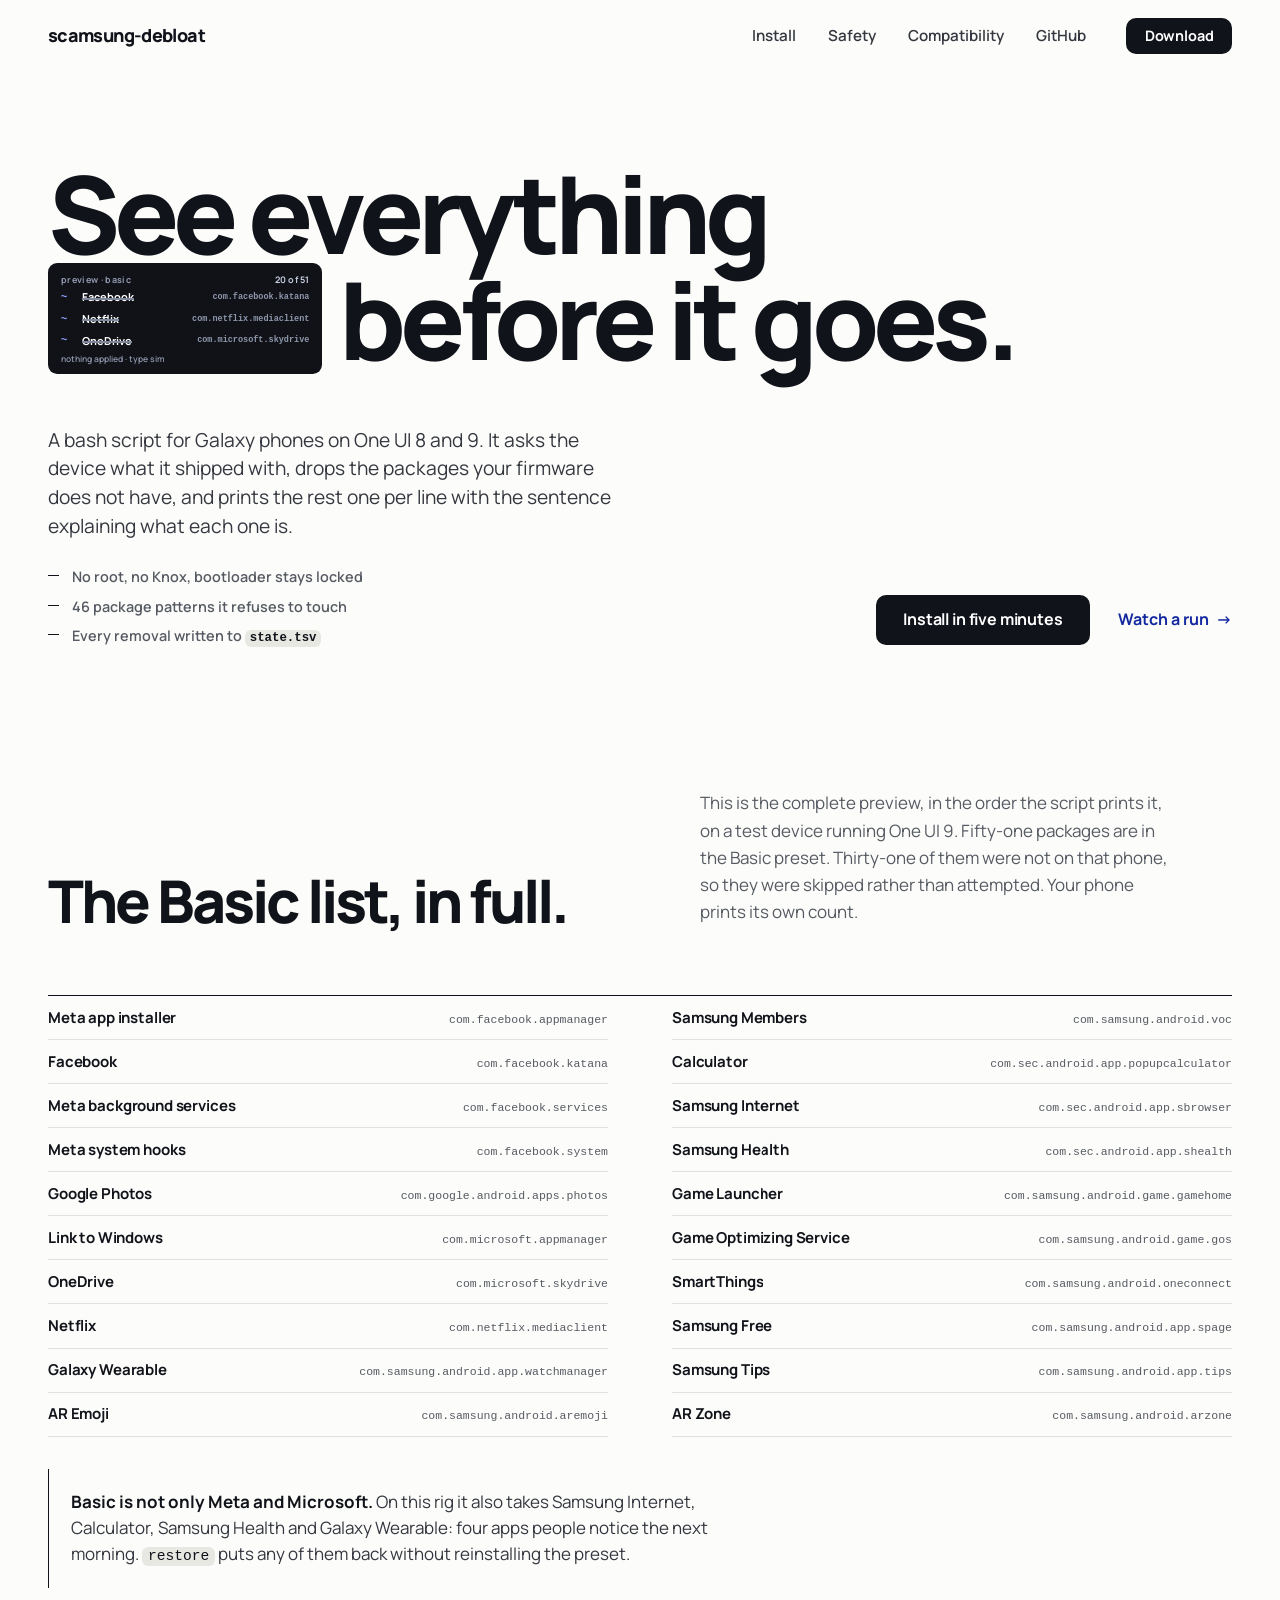
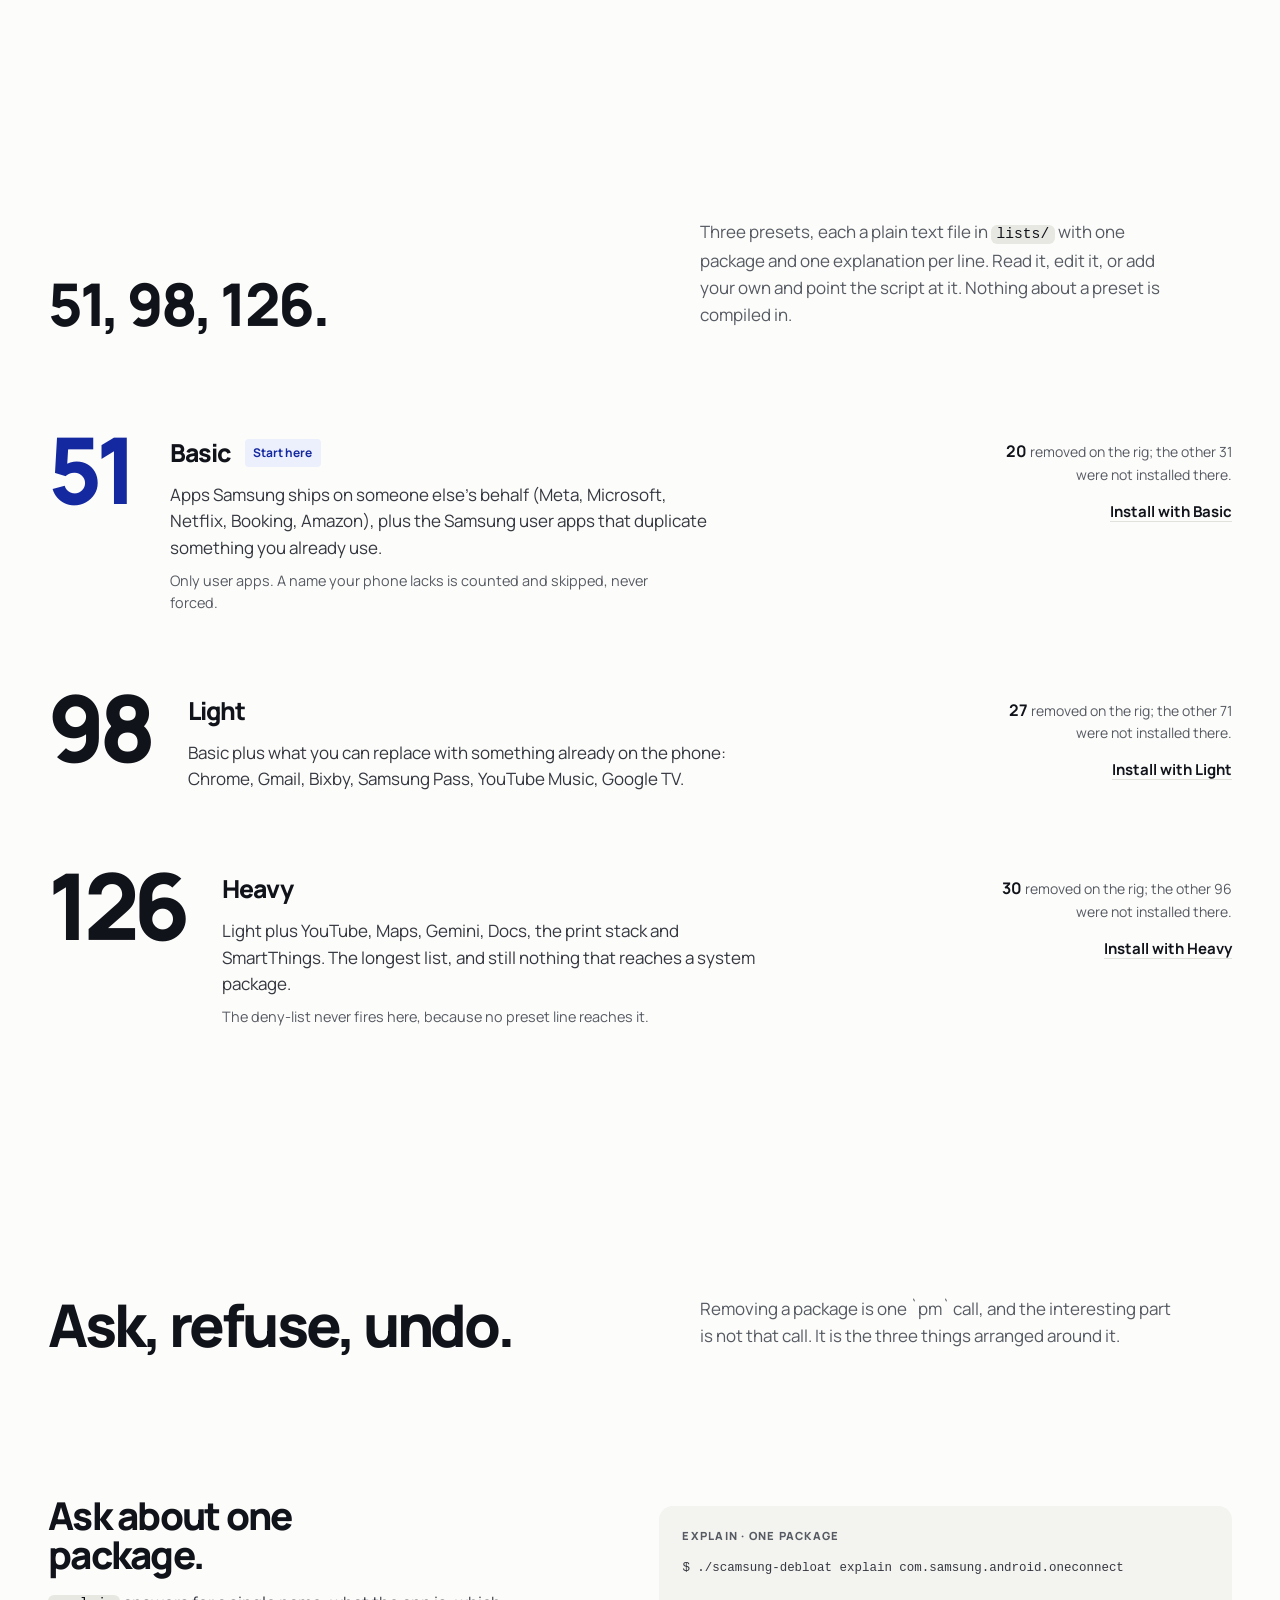
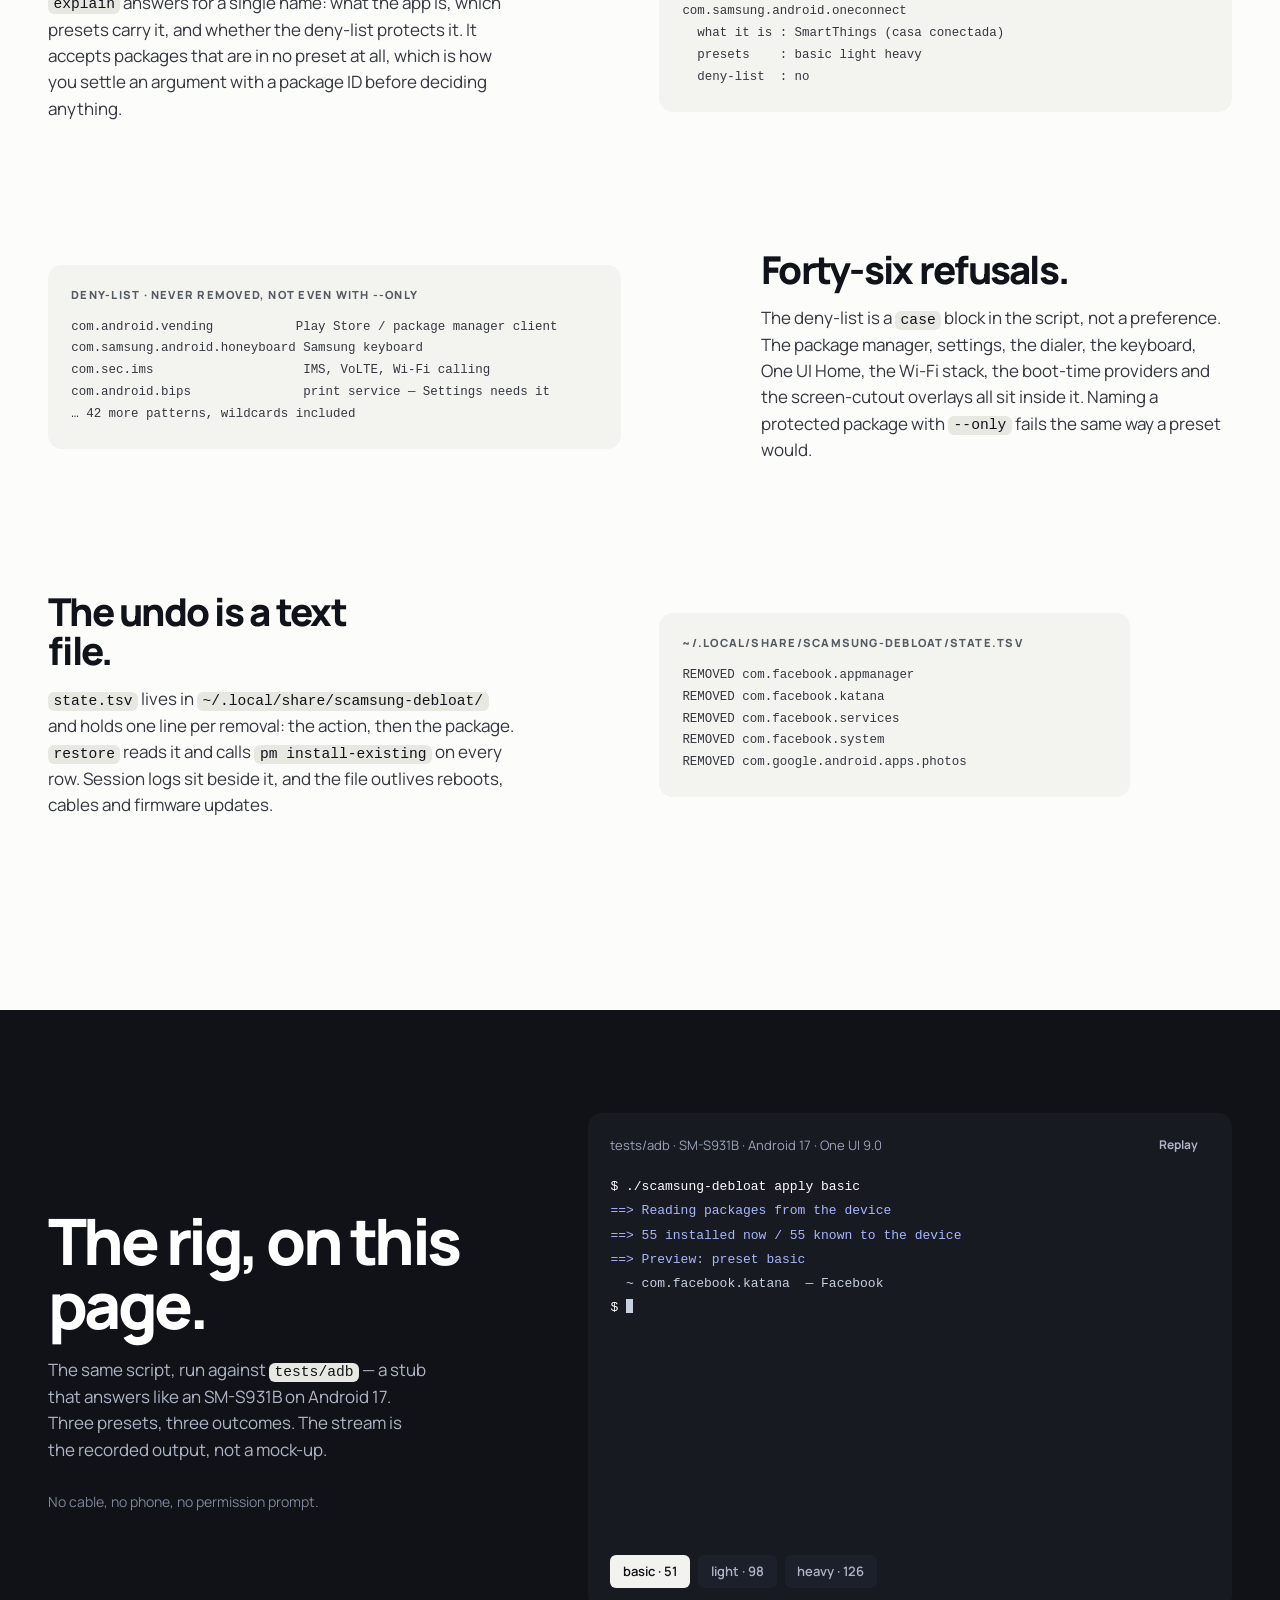
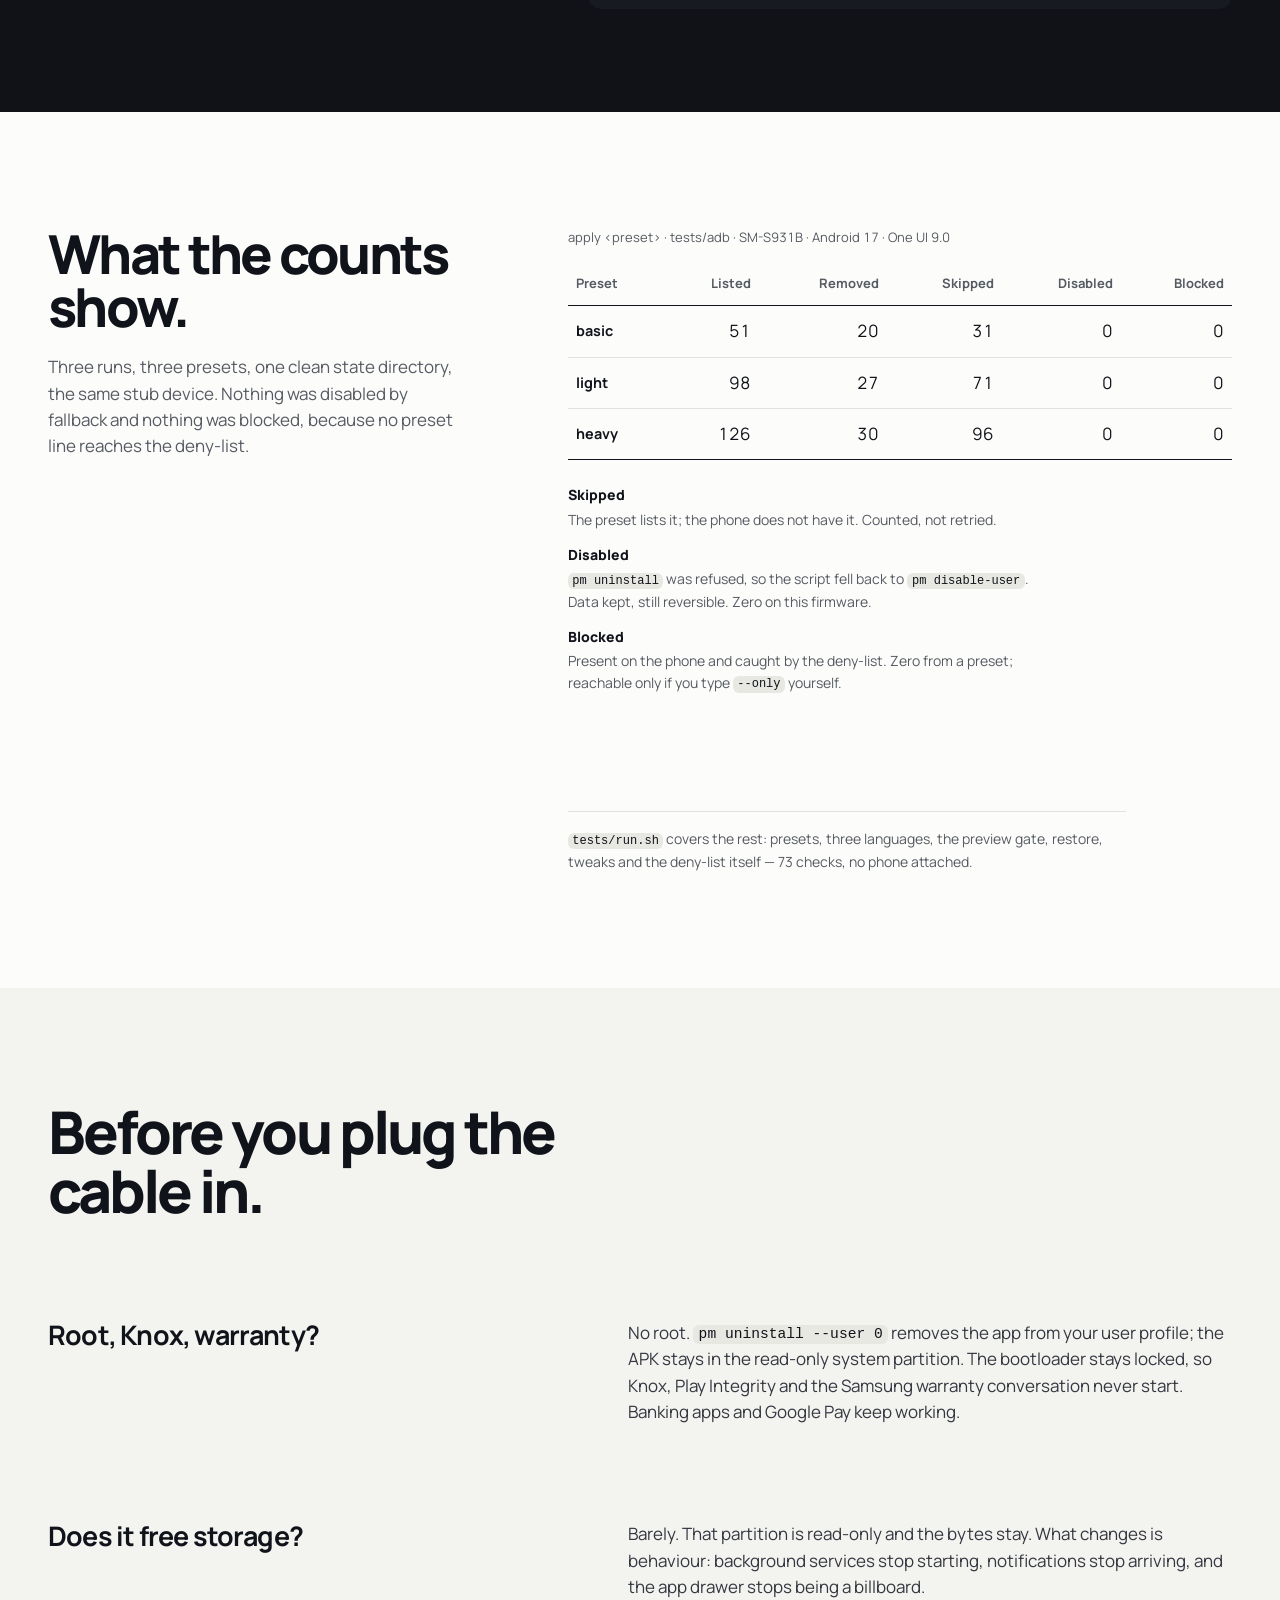
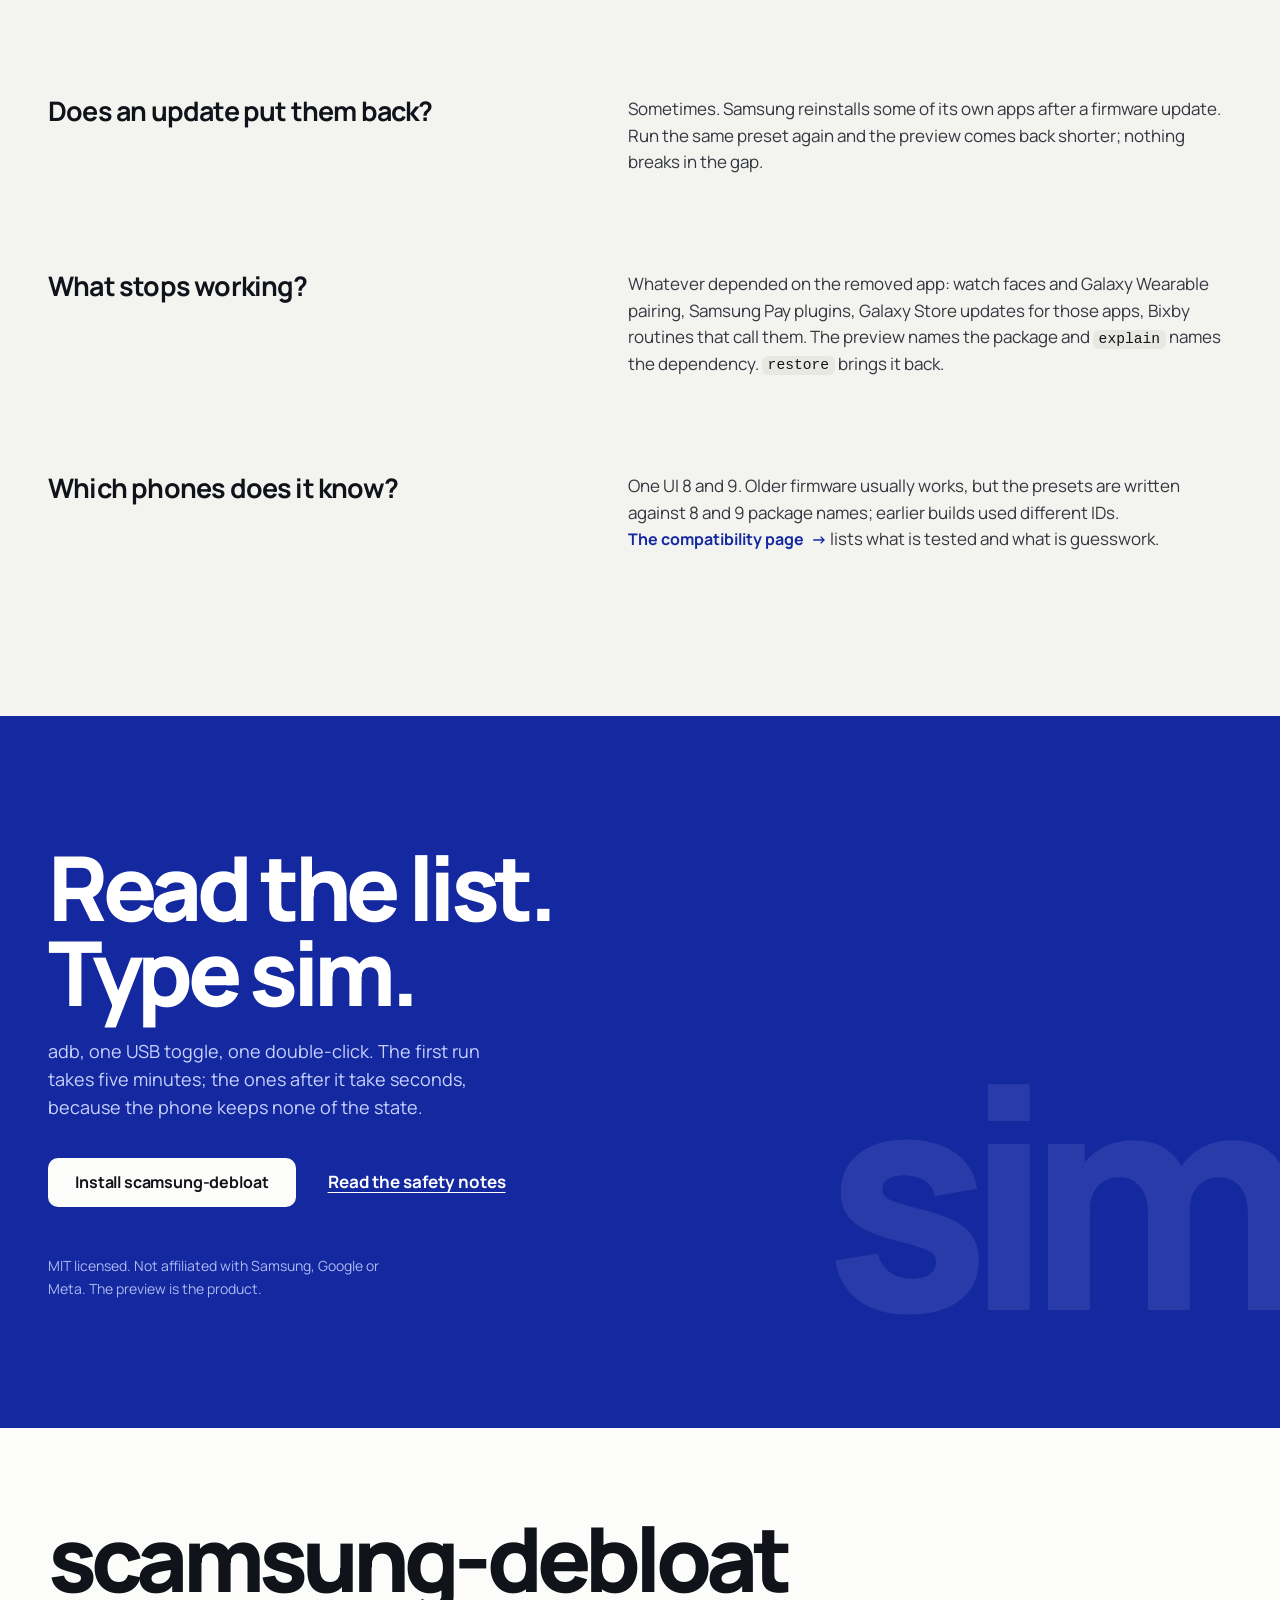
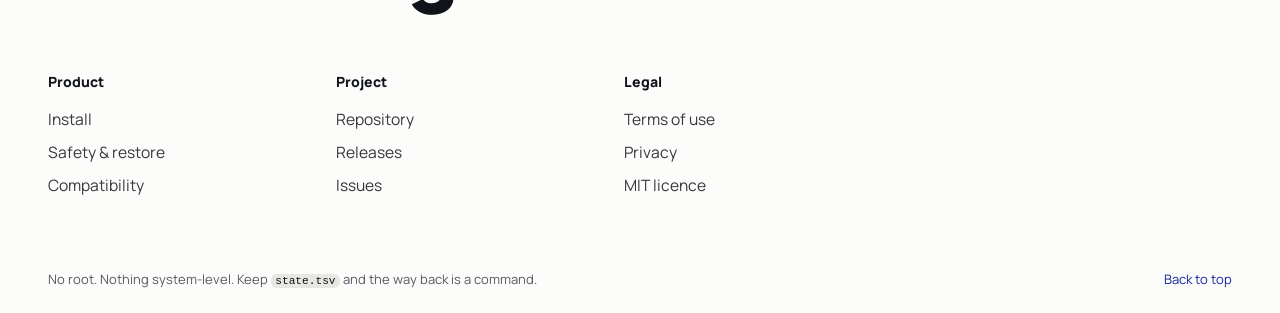
==== commit 1546adbb: "feat(site): tira o visual generico, reescreve a copy e adiciona termos e privacidade - homepage reor" ====
--- a/docs/index.html
+++ b/docs/index.html
@@ -3,20 +3,20 @@
 <head>
 <meta charset="utf-8">
 <meta name="viewport" content="width=device-width, initial-scale=1">
-<title>scamsung-debloat — less bloat, more Galaxy (One UI 8/9)</title>
-<meta name="description" content="Remove the apps Samsung and Google preinstall on One UI 8 and 9. See every package first, confirm with one word, undo with one command. No root.">
+<title>scamsung-debloat — read every package before it leaves your Galaxy</title>
+<meta name="description" content="A bash script for Galaxy phones on One UI 8 and 9. It prints every preinstalled package with a line saying what it is, waits for one word, then removes it. No root, and restore puts everything back.">
 <link rel="canonical" href="https://aureliomo.github.io/scamsung-debloat/">
-<link rel="icon" href="data:image/svg+xml,%3Csvg xmlns='http://www.w3.org/2000/svg' viewBox='0 0 32 32'%3E%3Crect width='32' height='32' rx='8' fill='%231428a0'/%3E%3Cpath d='M9 16.5l4.5 4.5L23 11.5' fill='none' stroke='%23fff' stroke-width='3' stroke-linecap='round' stroke-linejoin='round'/%3E%3C/svg%3E">
+<link rel="icon" href="data:image/svg+xml,%3Csvg xmlns='http://www.w3.org/2000/svg' viewBox='0 0 32 32'%3E%3Crect width='32' height='32' rx='6' fill='%231428a0'/%3E%3Cpath d='M10 20l6-8M10 20h6' fill='none' stroke='%23fff' stroke-width='2.5' stroke-linecap='round' stroke-linejoin='round'/%3E%3C/svg%3E">
 <meta property="og:type" content="website">
 <meta property="og:site_name" content="scamsung-debloat">
-<meta property="og:title" content="scamsung-debloat — less bloat, more Galaxy">
-<meta property="og:description" content="A reversible debloater for Galaxy phones on One UI 8 and 9. Full preview, typed confirmation, one-command undo.">
+<meta property="og:title" content="scamsung-debloat — read every package before it leaves your Galaxy">
+<meta property="og:description" content="Fifty-one to a hundred and twenty-six preinstalled packages, printed one per line with the sentence that says what each one is. Then one word. Then, if you want, one command back.">
 <meta property="og:url" content="https://aureliomo.github.io/scamsung-debloat/">
 <link rel="preconnect" href="https://fonts.googleapis.com">
 <link rel="preconnect" href="https://fonts.gstatic.com" crossorigin>
 <link href="https://fonts.googleapis.com/css2?family=Manrope:wght@400;500;600;700;800&display=swap" rel="stylesheet">
-<link rel="stylesheet" href="assets/style.css?v=6">
-<script src="assets/main.js?v=6" defer></script>
+<link rel="stylesheet" href="assets/style.css?v=8">
+<script src="assets/main.js?v=8" defer></script>
 <script type="application/ld+json">
 {
   "@context": "https://schema.org",
@@ -43,7 +43,7 @@
       <a href="compatibility.html">Compatibility</a>
       <a href="https://github.com/AurelioMo/scamsung-debloat">GitHub</a>
     </nav>
-    <a class="btn btn-sm head-cta" href="install.html">Install</a>
+    <a class="btn btn-sm head-cta" href="https://github.com/AurelioMo/scamsung-debloat/releases">Download</a>
   </div>
 </header>
 
@@ -53,189 +53,204 @@
   <section class="hero">
     <div class="wrap">
       <h1 class="hero-title" data-rise>
-        <span class="hero-line">Less bloat.</span>
+        <span class="hero-line">See everything</span>
         <span class="hero-line hero-line-two">
           <span class="hero-slot" data-ui aria-hidden="true">
-            <span class="slot-bar"><span class="slot-dot"></span> Basic <span>20 of 51</span></span>
-            <span class="slot-row"><span class="slot-check"></span><span class="slot-app">Facebook</span><code class="slot-pkg">com.facebook.katana</code></span>
-            <span class="slot-row"><span class="slot-check"></span><span class="slot-app">Netflix</span><code class="slot-pkg">com.netflix.mediaclient</code></span>
-            <span class="slot-row"><span class="slot-check"></span><span class="slot-app">Booking.com</span><code class="slot-pkg">com.booking</code></span>
-            <span class="slot-row slot-row-extra"><span class="slot-check"></span><span class="slot-app">AR Emoji</span><code class="slot-pkg">com.samsung.android.aremoji</code></span>
-            <span class="slot-foot">preview · nothing applied</span>
+            <span class="slot-bar"><span class="slot-label">preview · basic</span><span>20 of 51</span></span>
+            <span class="slot-row"><code class="slot-tick">~</code><span class="slot-app">Facebook</span><code class="slot-pkg">com.facebook.katana</code></span>
+            <span class="slot-row"><code class="slot-tick">~</code><span class="slot-app">Netflix</span><code class="slot-pkg">com.netflix.mediaclient</code></span>
+            <span class="slot-row"><code class="slot-tick">~</code><span class="slot-app">OneDrive</span><code class="slot-pkg">com.microsoft.skydrive</code></span>
+            <span class="slot-row slot-row-extra"><code class="slot-tick">~</code><span class="slot-app">Google Photos</span><code class="slot-pkg">com.google.android.apps.photos</code></span>
+            <span class="slot-foot">nothing applied · type sim</span>
           </span>
-          <span class="hero-more">More Galaxy.</span>
+          <span class="hero-more">before it goes.</span>
         </span>
       </h1>
 
       <div class="hero-foot">
         <div class="hero-intro" data-rise="2">
-          <p class="lead">Remove the apps Samsung and Google preinstall on One UI 8 and 9.
-          You see every package first, confirm with one word, and undo with one command.</p>
+          <p class="lead">A bash script for Galaxy phones on One UI 8 and 9. It asks the device what it
+          shipped with, drops the packages your firmware does not have, and prints the rest one per line
+          with the sentence explaining what each one is.</p>
           <ul class="hero-facts">
-            <li>No root</li>
-            <li>No Knox changes</li>
-            <li>Reversible by design</li>
+            <li>No root, no Knox, bootloader stays locked</li>
+            <li>46 package patterns it refuses to touch</li>
+            <li>Every removal written to <code>state.tsv</code></li>
           </ul>
         </div>
         <div class="hero-actions" data-rise="3">
           <a class="btn" href="install.html">Install in five minutes</a>
-          <a class="link-arrow" href="#demo">See it run</a>
-        </div>
-      </div>
-    </div>
-  </section>
-
-  <!-- ==================== spec strip ==================== -->
-  <div class="spec-strip">
-    <div class="wrap spec-in">
-      <div class="spec"><span>One UI</span><strong>8.0 – 9.0</strong></div>
-      <div class="spec"><span>Phones</span><strong>Any Galaxy with adb</strong></div>
-      <div class="spec"><span>Computers</span><strong>macOS · Linux · Windows</strong></div>
-      <div class="spec"><span>Tested</span><strong>73 checks on a fake adb</strong></div>
-    </div>
-  </div>
+          <a class="link-arrow" href="#demo">Watch a run</a>
+        </div>
+      </div>
+    </div>
+  </section>
+
+  <!-- ==================== manifest ==================== -->
+  <section class="section section-tight" id="manifest">
+    <div class="wrap">
+      <header class="sec-head sec-split">
+        <h2 data-rise>The Basic list, in full.</h2>
+        <p data-rise="2">This is the complete preview, in the order the script prints it, on a test device
+        running One UI 9. Fifty-one packages are in the Basic preset. Thirty-one of them were not on that
+        phone, so they were skipped rather than attempted. Your phone prints its own count.</p>
+      </header>
+
+      <div class="manifest" data-rise>
+        <div class="man-grid">
+          <div class="man-row"><span class="man-name">Meta app installer</span><code class="man-pkg">com.facebook.appmanager</code></div>
+          <div class="man-row"><span class="man-name">Samsung Members</span><code class="man-pkg">com.samsung.android.voc</code></div>
+          <div class="man-row"><span class="man-name">Facebook</span><code class="man-pkg">com.facebook.katana</code></div>
+          <div class="man-row"><span class="man-name">Calculator</span><code class="man-pkg">com.sec.android.app.popupcalculator</code></div>
+          <div class="man-row"><span class="man-name">Meta background services</span><code class="man-pkg">com.facebook.services</code></div>
+          <div class="man-row"><span class="man-name">Samsung Internet</span><code class="man-pkg">com.sec.android.app.sbrowser</code></div>
+          <div class="man-row"><span class="man-name">Meta system hooks</span><code class="man-pkg">com.facebook.system</code></div>
+          <div class="man-row"><span class="man-name">Samsung Health</span><code class="man-pkg">com.sec.android.app.shealth</code></div>
+          <div class="man-row"><span class="man-name">Google Photos</span><code class="man-pkg">com.google.android.apps.photos</code></div>
+          <div class="man-row"><span class="man-name">Game Launcher</span><code class="man-pkg">com.samsung.android.game.gamehome</code></div>
+          <div class="man-row"><span class="man-name">Link to Windows</span><code class="man-pkg">com.microsoft.appmanager</code></div>
+          <div class="man-row"><span class="man-name">Game Optimizing Service</span><code class="man-pkg">com.samsung.android.game.gos</code></div>
+          <div class="man-row"><span class="man-name">OneDrive</span><code class="man-pkg">com.microsoft.skydrive</code></div>
+          <div class="man-row"><span class="man-name">SmartThings</span><code class="man-pkg">com.samsung.android.oneconnect</code></div>
+          <div class="man-row"><span class="man-name">Netflix</span><code class="man-pkg">com.netflix.mediaclient</code></div>
+          <div class="man-row"><span class="man-name">Samsung Free</span><code class="man-pkg">com.samsung.android.app.spage</code></div>
+          <div class="man-row"><span class="man-name">Galaxy Wearable</span><code class="man-pkg">com.samsung.android.app.watchmanager</code></div>
+          <div class="man-row"><span class="man-name">Samsung Tips</span><code class="man-pkg">com.samsung.android.app.tips</code></div>
+          <div class="man-row"><span class="man-name">AR Emoji</span><code class="man-pkg">com.samsung.android.aremoji</code></div>
+          <div class="man-row"><span class="man-name">AR Zone</span><code class="man-pkg">com.samsung.android.arzone</code></div>
+        </div>
+      </div>
+
+      <div class="callout" data-rise>
+        <p><strong>Basic is not only Meta and Microsoft.</strong> On this rig it also takes Samsung Internet,
+        Calculator, Samsung Health and Galaxy Wearable: four apps people notice the next morning.
+        <code>restore</code> puts any of them back without reinstalling the preset.</p>
+      </div>
+    </div>
+  </section>
 
   <!-- ==================== presets ==================== -->
   <section class="section" id="presets">
     <div class="wrap">
       <header class="sec-head sec-split">
-        <h2 data-rise>Three levels.<br>One preview.</h2>
-        <p data-rise="2">Pick how far to go. Every preset prints the full list first, package by package,
-        with a plain-language line for what leaves and what depends on it.</p>
+        <h2 data-rise>51, 98, 126.</h2>
+        <p data-rise="2">Three presets, each a plain text file in <code>lists/</code> with one package and one
+        explanation per line. Read it, edit it, or add your own and point the script at it. Nothing about a
+        preset is compiled in.</p>
       </header>
 
       <div class="preset-list">
         <article class="preset-row" data-rise>
-          <div class="preset-num" aria-hidden="true">20</div>
+          <div class="preset-num" data-num="51" aria-hidden="true"></div>
           <div class="preset-main">
-            <div class="preset-title"><h3>Basic</h3><span class="tag">Recommended</span></div>
-            <p>Facebook, Netflix, Booking, AR Emoji and duplicate Samsung apps. Small, safe, and the usual starting point.</p>
-            <ul class="chips" aria-label="Basic includes">
-              <li>Facebook</li><li>Netflix</li><li>Booking</li><li>AR Emoji</li>
-            </ul>
+            <div class="preset-title"><h3>Basic</h3><span class="tag">Start here</span></div>
+            <p>Apps Samsung ships on someone else's behalf (Meta, Microsoft, Netflix, Booking, Amazon), plus
+            the Samsung user apps that duplicate something you already use.</p>
+            <p class="preset-caveat">Only user apps. A name your phone lacks is counted and skipped, never forced.</p>
           </div>
           <div class="preset-side">
-            <p><strong>51</strong> packages listed<br><span>31 already absent, skipped</span></p>
-            <a class="round-arrow" href="install.html" aria-label="Install with the Basic preset">→</a>
+            <p><strong>20</strong> removed on the rig; the other 31 were not installed there.</p>
+            <a class="preset-link" href="install.html#run">Install with Basic</a>
           </div>
         </article>
 
         <article class="preset-row" data-rise>
-          <div class="preset-num" aria-hidden="true">27</div>
+          <div class="preset-num" data-num="98" aria-hidden="true"></div>
           <div class="preset-main">
             <div class="preset-title"><h3>Light</h3></div>
-            <p>Basic plus the Google and Samsung apps you can replace: Chrome, Gmail, Bixby and Samsung Pass.</p>
-            <ul class="chips" aria-label="Light includes">
-              <li>Chrome</li><li>Gmail</li><li>Bixby</li><li>Samsung Pass</li>
-            </ul>
+            <p>Basic plus what you can replace with something already on the phone: Chrome, Gmail, Bixby,
+            Samsung Pass, YouTube Music, Google TV.</p>
+            
           </div>
           <div class="preset-side">
-            <p><strong>98</strong> packages listed<br><span>71 already absent, skipped</span></p>
-            <a class="round-arrow" href="install.html" aria-label="Install with the Light preset">→</a>
+            <p><strong>27</strong> removed on the rig; the other 71 were not installed there.</p>
+            <a class="preset-link" href="install.html#run">Install with Light</a>
           </div>
         </article>
 
         <article class="preset-row" data-rise>
-          <div class="preset-num" aria-hidden="true">30</div>
+          <div class="preset-num" data-num="126" aria-hidden="true"></div>
           <div class="preset-main">
             <div class="preset-title"><h3>Heavy</h3></div>
-            <p>Light plus YouTube, Maps, Gemini, Docs, the printing stack and SmartThings. Still one restore away.</p>
-            <ul class="chips" aria-label="Heavy includes">
-              <li>YouTube</li><li>Maps</li><li>Gemini</li><li>SmartThings</li>
-            </ul>
+            <p>Light plus YouTube, Maps, Gemini, Docs, the print stack and SmartThings. The longest list,
+            and still nothing that reaches a system package.</p>
+            <p class="preset-caveat">The deny-list never fires here, because no preset line reaches it.</p>
           </div>
           <div class="preset-side">
-            <p><strong>126</strong> packages listed<br><span>96 already absent, skipped</span></p>
-            <a class="round-arrow" href="install.html" aria-label="Install with the Heavy preset">→</a>
+            <p><strong>30</strong> removed on the rig; the other 96 were not installed there.</p>
+            <a class="preset-link" href="install.html#run">Install with Heavy</a>
           </div>
         </article>
       </div>
-
-      <p class="fine" data-rise>Counts measured on the test rig: 55 packages, One UI 9. Your phone prints its own numbers before anything moves.</p>
-    </div>
-  </section>
-
-  <!-- ==================== how it works ==================== -->
-  <section class="section features" id="how">
+    </div>
+  </section>
+
+  <!-- ==================== mechanism ==================== -->
+  <section class="section mechanism" id="mechanism">
     <div class="wrap">
       <header class="sec-head sec-split">
-        <h2 data-rise>Before anything changes.</h2>
-        <p data-rise="2">Three screens stand between the preset and the phone: the list, the word, and the way back.
-        Nothing is hidden behind a flag.</p>
+        <h2 data-rise>Ask, refuse, undo.</h2>
+        <p data-rise="2">Removing a package is one `pm` call, and the interesting part is not that call.
+        It is the three things arranged around it.</p>
       </header>
 
       <div class="feature-row feature-row-a">
         <div class="feature-copy" data-rise>
-          <h3>Every package, named.</h3>
-          <p>The tool asks the phone what is installed, then filters the preset through that list.
-          Each row carries the package ID and a one-line explanation, so you know what leaves and what stops working with it.</p>
+          <h3>Ask about one package.</h3>
+          <p><code>explain</code> answers for a single name: what the app is, which presets carry it, and
+          whether the deny-list protects it. It accepts packages that are in no preset at all, which is how
+          you settle an argument with a package ID before deciding anything.</p>
         </div>
         <div class="feature-media" data-rise="2">
-          <div class="ui-panel ui-preview" data-ui>
-            <div class="ui-bar">
-              <span class="ui-dot"></span>
-              <span>Galaxy S25 · 55 packages</span>
-              <span class="ui-pill">20 selected</span>
-            </div>
-            <ul class="ui-list">
-              <li class="is-on"><span class="ui-check"></span><span class="ui-name">Facebook</span><code class="ui-pkg">com.facebook.katana</code><span class="ui-state">remove</span></li>
-              <li class="is-on"><span class="ui-check"></span><span class="ui-name">Netflix</span><code class="ui-pkg">com.netflix.mediaclient</code><span class="ui-state">remove</span></li>
-              <li class="is-on"><span class="ui-check"></span><span class="ui-name">Booking.com</span><code class="ui-pkg">com.booking</code><span class="ui-state">remove</span></li>
-              <li class="is-on"><span class="ui-check"></span><span class="ui-name">AR Emoji</span><code class="ui-pkg">com.samsung.android.aremoji</code><span class="ui-state">remove</span></li>
-              <li><span class="ui-check"></span><span class="ui-name">Samsung Free</span><code class="ui-pkg">com.samsung.android.app.spage</code><span class="ui-state">keep</span></li>
-            </ul>
-            <div class="ui-foot"><span>Preview only</span><span>type <b>sim</b> to apply</span></div>
-          </div>
+          <figure class="record" data-ui="output">
+            <figcaption class="record-label">explain · one package</figcaption>
+            <pre>$ ./scamsung-debloat explain com.samsung.android.oneconnect
+
+com.samsung.android.oneconnect
+  what it is : SmartThings (casa conectada)
+  presets    : basic light heavy
+  deny-list  : no</pre>
+          </figure>
         </div>
       </div>
 
       <div class="feature-row feature-row-b">
         <div class="feature-media" data-rise>
-          <div class="ui-panel ui-terminal" data-ui>
-            <div class="ui-bar">
-              <span class="ui-dot"></span>
-              <span>scamsung-debloat · apply basic</span>
-            </div>
-            <pre class="term"><span class="l"><span class="t-cmd">$ ./scamsung-debloat apply basic</span></span>
-<span class="l t-head">==&gt; Galaxy SM-S931B · Android 17 · One UI 9.0</span>
-<span class="l">  ~ com.facebook.katana        — Facebook</span>
-<span class="l">  ~ com.netflix.mediaclient    — Netflix</span>
-<span class="l">  ~ com.samsung.android.aremoji — AR Emoji</span>
-<span class="l t-dim">    … 48 more, every one explained …</span>
-<span class="l t-in">Type sim to continue: sim</span>
-<span class="l t-head">==&gt; applying (uninstall)…</span>
-<span class="l t-ok">==&gt; removed: 20 · skipped: 31</span></pre>
-          </div>
+          <figure class="record" data-ui="output">
+            <figcaption class="record-label">deny-list · never removed, not even with --only</figcaption>
+            <pre>com.android.vending           Play Store / package manager client
+com.samsung.android.honeyboard Samsung keyboard
+com.sec.ims                    IMS, VoLTE, Wi-Fi calling
+com.android.bips               print service — Settings needs it
+… 42 more patterns, wildcards included</pre>
+          </figure>
         </div>
         <div class="feature-copy" data-rise="2">
-          <h3>One word. Then it moves.</h3>
-          <p>The preview has already shown the final list. Typing <code>sim</code> is the only confirmation,
-          and it is the only place the phone is touched. Closing the window, Ctrl+C or any other word cancels
-          without a change.</p>
+          <h3>Forty-six refusals.</h3>
+          <p>The deny-list is a <code>case</code> block in the script, not a preference. The package manager,
+          settings, the dialer, the keyboard, One UI Home, the Wi-Fi stack, the boot-time providers and the
+          screen-cutout overlays all sit inside it. Naming a protected package with <code>--only</code>
+          fails the same way a preset would.</p>
         </div>
       </div>
 
       <div class="feature-row feature-row-c">
         <div class="feature-copy" data-rise>
-          <h3>Undo is a command.</h3>
-          <p><code>restore</code> walks the state file and reinstalls each app through <code>install-existing</code>.
-          Tweaks go back to their recorded values. The record lives on your computer and survives reboots,
-          so the way back works next week or next year.</p>
+          <h3>The undo is a text file.</h3>
+          <p><code>state.tsv</code> lives in <code>~/.local/share/scamsung-debloat/</code> and holds one line
+          per removal: the action, then the package. <code>restore</code> reads it and calls
+          <code>pm install-existing</code> on every row. Session logs sit beside it, and the file outlives
+          reboots, cables and firmware updates.</p>
         </div>
         <div class="feature-media" data-rise="2">
-          <div class="ui-panel ui-terminal ui-restore" data-ui>
-            <div class="ui-bar">
-              <span class="ui-dot"></span>
-              <span>scamsung-debloat · restore</span>
-            </div>
-            <pre class="term"><span class="l"><span class="t-cmd">$ ./scamsung-debloat restore</span></span>
-<span class="l t-head">==&gt; restoring from state file…</span>
-<span class="l t-add">  ← com.facebook.katana — install-existing OK</span>
-<span class="l t-add">  ← com.netflix.mediaclient — install-existing OK</span>
-<span class="l t-add">  ← com.samsung.android.aremoji — install-existing OK</span>
-<span class="l t-dim">    … 17 more …</span>
-<span class="l t-ok">==&gt; restored: 20 · phone is stock again</span></pre>
-          </div>
+          <figure class="record" data-ui="output">
+            <figcaption class="record-label">~/.local/share/scamsung-debloat/state.tsv</figcaption>
+            <pre>REMOVED	com.facebook.appmanager
+REMOVED	com.facebook.katana
+REMOVED	com.facebook.services
+REMOVED	com.facebook.system
+REMOVED	com.google.android.apps.photos</pre>
+          </figure>
         </div>
       </div>
     </div>
@@ -245,128 +260,161 @@
   <section class="demo-section" id="demo">
     <div class="wrap demo-grid">
       <div class="demo-copy" data-rise>
-        <h2>Run it here.</h2>
-        <p>A test Galaxy, a fake adb, the real output. Pick a preset and watch the run:
-        model check, package list, the word, the result.</p>
-        <p class="demo-note">Nothing on this page touches a phone.</p>
+        <h2>The rig, on this page.</h2>
+        <p>The same script, run against <code>tests/adb</code> — a stub that answers like an SM-S931B on
+        Android 17. Three presets, three outcomes. The stream is the recorded output, not a mock-up.</p>
+        <p class="demo-note">No cable, no phone, no permission prompt.</p>
       </div>
 
       <div class="demo-card" id="demo-card" data-ui data-rise="2">
         <div class="demo-top">
-          <span class="dot" aria-hidden="true"></span>
-          <span class="rig">fake adb · SM-S931B · One UI 9</span>
+          <span class="rig">tests/adb · SM-S931B · Android 17 · One UI 9.0</span>
           <button class="replay" type="button" title="Run the demo again">Replay</button>
         </div>
         <pre class="term demo-term">
-<span class="l"><span class="t-cmd">$ </span><span class="t-cmd" data-cmd="./scamsung-debloat apply basic">./scamsung-debloat apply basic</span></span><span class="term-out"><span class="l t-head">==&gt; Galaxy SM-S931B (e1q) · Android 17 · One UI 9.0</span>
-<span class="l t-head">==&gt; 55 packages on device · preset "basic" lists 51</span>
-<span class="l">  ~ com.facebook.katana           — Facebook</span>
-<span class="l">  ~ com.netflix.mediaclient       — Netflix</span>
-<span class="l">  ~ com.samsung.android.aremoji   — AR Emoji</span>
-<span class="l">  ~ com.samsung.android.app.spage — Samsung Free</span>
-<span class="l t-dim">    … 46 more, every one explained …</span>
+<span class="l"><span class="t-cmd">$ </span><span class="t-cmd" data-cmd="./scamsung-debloat apply basic">./scamsung-debloat apply basic</span></span><span class="term-out"><span class="l t-head">==&gt; Reading packages from the device</span>
+<span class="l t-head">==&gt; 55 installed now / 55 known to the device</span>
+<span class="l t-head">==&gt; Preview: preset basic</span>
+<span class="l">  ~ com.facebook.katana  — Facebook</span>
+<span class="l">  ~ com.netflix.mediaclient  — Netflix</span>
+<span class="l">  ~ com.microsoft.skydrive  — OneDrive</span>
+<span class="l">  ~ com.google.android.apps.photos  — Google Photos</span>
+<span class="l t-dim">    ... 16 more, every one explained ...</span>
 <span class="l t-in">Type sim to continue: sim</span>
-<span class="l t-head">==&gt; applying (uninstall)…</span>
-<span class="l t-add">  + com.facebook.katana</span>
-<span class="l t-add">  + com.netflix.mediaclient</span>
-<span class="l t-dim">    … 18 more …</span>
-<span class="l t-ok">==&gt; removed: 20 · skipped: 31</span></span><span class="l"><span class="t-cmd">$ </span><span class="caret-glyph blink" aria-hidden="true"></span></span>
+<span class="l t-head">==&gt; Applying (uninstall)</span>
+<span class="l t-add">  + com.facebook.katana  — Facebook</span>
+<span class="l t-add">  + com.netflix.mediaclient  — Netflix</span>
+<span class="l t-add">  + com.microsoft.skydrive  — OneDrive</span>
+<span class="l t-dim">    + 17 more ...</span>
+<span class="l t-ok">==&gt; removed: 20 · missing on device: 31</span>
+<span class="l">    Undo: ./scamsung-debloat restore</span></span><span class="l"><span class="t-cmd">$ </span><span class="caret-glyph blink" aria-hidden="true"></span></span>
         </pre>
         <div class="t-chips" role="group" aria-label="Run a preset in the demo">
-          <button class="t-chip on" type="button" data-preset="basic" aria-pressed="true">Basic · 51</button>
-          <button class="t-chip" type="button" data-preset="light" aria-pressed="false">Light · 98</button>
-          <button class="t-chip" type="button" data-preset="heavy" aria-pressed="false">Heavy · 126</button>
-        </div>
-      </div>
-
-      <template id="tpl-basic"><span class="l t-head" data-speed="slow">==&gt; Galaxy SM-S931B (e1q) · Android 17 · One UI 9.0</span>
-<span class="l t-head" data-speed="slow">==&gt; 55 packages on device · preset "basic" lists 51</span>
-<span class="l">  ~ com.facebook.katana           — Facebook</span>
-<span class="l">  ~ com.netflix.mediaclient       — Netflix</span>
-<span class="l">  ~ com.samsung.android.aremoji   — AR Emoji</span>
-<span class="l">  ~ com.samsung.android.app.spage — Samsung Free</span>
-<span class="l t-dim">    … 46 more, every one explained …</span>
+          <button class="t-chip on" type="button" data-preset="basic" aria-pressed="true">basic · 51</button>
+          <button class="t-chip" type="button" data-preset="light" aria-pressed="false">light · 98</button>
+          <button class="t-chip" type="button" data-preset="heavy" aria-pressed="false">heavy · 126</button>
+        </div>
+      </div>
+
+      <template id="tpl-basic"><span class="l t-head" data-speed="slow">==&gt; Reading packages from the device</span>
+<span class="l t-head" data-speed="slow">==&gt; 55 installed now / 55 known to the device</span>
+<span class="l t-head">==&gt; Preview: preset basic</span>
+<span class="l">  ~ com.facebook.katana  — Facebook</span>
+<span class="l">  ~ com.netflix.mediaclient  — Netflix</span>
+<span class="l">  ~ com.microsoft.skydrive  — OneDrive</span>
+<span class="l">  ~ com.google.android.apps.photos  — Google Photos</span>
+<span class="l t-dim">    ... 16 more, every one explained ...</span>
 <span class="l t-in" data-speed="slow">Type sim to continue: sim</span>
-<span class="l t-head">==&gt; applying (uninstall)…</span>
-<span class="l t-add" data-speed="fast">  + com.facebook.katana</span>
-<span class="l t-add" data-speed="fast">  + com.netflix.mediaclient</span>
-<span class="l t-dim" data-speed="fast">    … 18 more …</span>
-<span class="l t-ok" data-speed="slow">==&gt; removed: 20 · skipped: 31</span></template>
-      <template id="tpl-light"><span class="l t-head" data-speed="slow">==&gt; Galaxy SM-S931B (e1q) · Android 17 · One UI 9.0</span>
-<span class="l t-head" data-speed="slow">==&gt; 55 packages on device · preset "light" lists 98</span>
-<span class="l">  ~ com.android.chrome            — Chrome</span>
-<span class="l">  ~ com.google.android.gm         — Gmail</span>
-<span class="l">  ~ com.facebook.katana           — Facebook</span>
+<span class="l t-head">==&gt; Applying (uninstall)</span>
+<span class="l t-add" data-speed="fast">  + com.facebook.katana  — Facebook</span>
+<span class="l t-add" data-speed="fast">  + com.netflix.mediaclient  — Netflix</span>
+<span class="l t-add" data-speed="fast">  + com.microsoft.skydrive  — OneDrive</span>
+<span class="l t-dim" data-speed="fast">    + 17 more ...</span>
+<span class="l t-ok" data-speed="slow">==&gt; removed: 20 · missing on device: 31</span>
+<span class="l">    Undo: ./scamsung-debloat restore</span></template>
+      <template id="tpl-light"><span class="l t-head" data-speed="slow">==&gt; Reading packages from the device</span>
+<span class="l t-head" data-speed="slow">==&gt; 55 installed now / 55 known to the device</span>
+<span class="l t-head">==&gt; Preview: preset light</span>
+<span class="l">  ~ com.android.chrome  — Chrome</span>
+<span class="l">  ~ com.google.android.gm  — Gmail</span>
+<span class="l">  ~ com.google.android.apps.photos  — Google Photos</span>
 <span class="l">  ~ com.samsung.android.app.tips  — Samsung Tips</span>
-<span class="l t-dim">    … 93 more, every one explained …</span>
+<span class="l t-dim">    ... 94 more, every one explained ...</span>
 <span class="l t-in" data-speed="slow">Type sim to continue: sim</span>
-<span class="l t-head">==&gt; applying (uninstall)…</span>
-<span class="l t-add" data-speed="fast">  + com.android.chrome</span>
-<span class="l t-add" data-speed="fast">  + com.google.android.gm</span>
-<span class="l t-dim" data-speed="fast">    … 25 more …</span>
-<span class="l t-ok" data-speed="slow">==&gt; removed: 27 · skipped: 71</span></template>
-      <template id="tpl-heavy"><span class="l t-head" data-speed="slow">==&gt; Galaxy SM-S931B (e1q) · Android 17 · One UI 9.0</span>
-<span class="l t-head" data-speed="slow">==&gt; 55 packages on device · preset "heavy" lists 126</span>
-<span class="l">  ~ com.google.android.youtube    — YouTube</span>
-<span class="l">  ~ com.google.android.apps.maps  — Google Maps</span>
+<span class="l t-head">==&gt; Applying (uninstall)</span>
+<span class="l t-add" data-speed="fast">  + com.android.chrome  — Chrome</span>
+<span class="l t-add" data-speed="fast">  + com.google.android.gm  — Gmail</span>
+<span class="l t-add" data-speed="fast">  + com.google.android.apps.photos  — Google Photos</span>
+<span class="l t-dim" data-speed="fast">    + 24 more ...</span>
+<span class="l t-ok" data-speed="slow">==&gt; removed: 27 · missing on device: 71</span>
+<span class="l">    Undo: ./scamsung-debloat restore</span></template>
+      <template id="tpl-heavy"><span class="l t-head" data-speed="slow">==&gt; Reading packages from the device</span>
+<span class="l t-head" data-speed="slow">==&gt; 55 installed now / 55 known to the device</span>
+<span class="l t-head">==&gt; Preview: preset heavy</span>
+<span class="l">  ~ com.google.android.youtube  — YouTube</span>
+<span class="l">  ~ com.google.android.apps.maps  — Maps</span>
 <span class="l">  ~ com.google.android.apps.bard  — Gemini</span>
-<span class="l">  ~ com.android.printspooler      — printing stack</span>
-<span class="l t-dim">    … 121 more, every one explained …</span>
+<span class="l">  ~ com.android.printspooler  — print spooler</span>
+<span class="l t-dim">    ... 122 more, every one explained ...</span>
 <span class="l t-in" data-speed="slow">Type sim to continue: sim</span>
-<span class="l t-head">==&gt; applying (uninstall)…</span>
-<span class="l t-add" data-speed="fast">  + com.google.android.youtube</span>
-<span class="l t-add" data-speed="fast">  + com.google.android.apps.maps</span>
-<span class="l t-dim" data-speed="fast">    … 28 more …</span>
-<span class="l t-ok" data-speed="slow">==&gt; removed: 30 · skipped: 96</span></template>
+<span class="l t-head">==&gt; Applying (uninstall)</span>
+<span class="l t-add" data-speed="fast">  + com.google.android.youtube  — YouTube</span>
+<span class="l t-add" data-speed="fast">  + com.google.android.apps.maps  — Maps</span>
+<span class="l t-add" data-speed="fast">  + com.google.android.apps.bard  — Gemini</span>
+<span class="l t-dim" data-speed="fast">    + 27 more ...</span>
+<span class="l t-ok" data-speed="slow">==&gt; removed: 30 · missing on device: 96</span>
+<span class="l">    Undo: ./scamsung-debloat restore</span></template>
     </div>
   </section>
 
   <!-- ==================== numbers ==================== -->
   <section class="section" id="numbers">
-    <div class="wrap stats-grid">
-      <header class="stats-head" data-rise>
-        <h2>Measured on a fake Galaxy.</h2>
-        <p>Not on your phone. The suite runs against a simulated One UI 9 device, so the counts describe the test rig —
-        your phone prints its own before you confirm.</p>
+    <div class="wrap numbers-in">
+      <header class="numbers-head" data-rise>
+        <h2>What the counts show.</h2>
+        <p>Three runs, three presets, one clean state directory, the same stub device. Nothing was disabled
+        by fallback and nothing was blocked, because no preset line reaches the deny-list.</p>
       </header>
-      <dl class="stats">
-        <div class="stat" data-rise><dt>20</dt><dd>apps removed by Basic on a fresh rig</dd></div>
-        <div class="stat" data-rise="2"><dt>31</dt><dd>packages already absent, skipped instead of failing</dd></div>
-        <div class="stat" data-rise="3"><dt>73</dt><dd>automated checks against a fake adb</dd></div>
-        <div class="stat" data-rise="4"><dt>0</dt><dd>root, Knox or warranty changes</dd></div>
-      </dl>
+
+      <div class="results-wrap" data-rise>
+        <table class="results">
+          <caption>apply &lt;preset&gt; · tests/adb · SM-S931B · Android 17 · One UI 9.0</caption>
+          <thead>
+            <tr><th scope="col">Preset</th><th scope="col">Listed</th><th scope="col">Removed</th><th scope="col">Skipped</th><th scope="col">Disabled</th><th scope="col">Blocked</th></tr>
+          </thead>
+          <tbody>
+            <tr><th scope="row">basic</th><td data-label="Listed">51</td><td data-label="Removed">20</td><td data-label="Skipped">31</td><td data-label="Disabled">0</td><td data-label="Blocked">0</td></tr>
+            <tr><th scope="row">light</th><td data-label="Listed">98</td><td data-label="Removed">27</td><td data-label="Skipped">71</td><td data-label="Disabled">0</td><td data-label="Blocked">0</td></tr>
+            <tr><th scope="row">heavy</th><td data-label="Listed">126</td><td data-label="Removed">30</td><td data-label="Skipped">96</td><td data-label="Disabled">0</td><td data-label="Blocked">0</td></tr>
+          </tbody>
+        </table>
+        <dl class="results-notes">
+          <div><dt>Skipped</dt><dd>The preset lists it; the phone does not have it. Counted, not retried.</dd></div>
+          <div><dt>Disabled</dt><dd><code>pm uninstall</code> was refused, so the script fell back to
+            <code>pm disable-user</code>. Data kept, still reversible. Zero on this firmware.</dd></div>
+          <div><dt>Blocked</dt><dd>Present on the phone and caught by the deny-list. Zero from a preset;
+            reachable only if you type <code>--only</code> yourself.</dd></div>
+        </dl>
+      </div>
+
+      <p class="fine" data-rise><code>tests/run.sh</code> covers the rest: presets, three languages, the
+      preview gate, restore, tweaks and the deny-list itself — 73 checks, no phone attached.</p>
     </div>
   </section>
 
   <!-- ==================== questions ==================== -->
   <section class="section questions" id="faq">
     <div class="wrap">
-      <h2 data-rise>Good questions.</h2>
+      <h2 data-rise>Before you plug the cable in.</h2>
       <div class="qa">
         <div class="qa-row" data-rise>
-          <h3>Does it need root? Does it trip Knox?</h3>
-          <p>No and no. Package removal with <code>--user 0</code> is a stock Android feature. Knox, the bootloader
-          and Play Integrity never notice. Banking apps and Google Pay keep working.</p>
+          <h3>Root, Knox, warranty?</h3>
+          <p>No root. <code>pm uninstall --user 0</code> removes the app from your user profile; the APK stays
+          in the read-only system partition. The bootloader stays locked, so Knox, Play Integrity and the
+          Samsung warranty conversation never start. Banking apps and Google Pay keep working.</p>
         </div>
         <div class="qa-row" data-rise>
-          <h3>Can I undo everything?</h3>
-          <p>Yes. <code>restore</code> reinstalls each app through <code>install-existing</code> and returns tweaks
-          to their recorded values. The state file lives on your computer and survives reboots.</p>
+          <h3>Does it free storage?</h3>
+          <p>Barely. That partition is read-only and the bytes stay. What changes is behaviour: background
+          services stop starting, notifications stop arriving, and the app drawer stops being a billboard.</p>
         </div>
         <div class="qa-row" data-rise>
-          <h3>Will an OTA bring the apps back?</h3>
-          <p>Sometimes Samsung reinstalls its apps after an update. Nothing breaks; run the same preset again
-          and carry on.</p>
+          <h3>Does an update put them back?</h3>
+          <p>Sometimes. Samsung reinstalls some of its own apps after a firmware update. Run the same preset
+          again and the preview comes back shorter; nothing breaks in the gap.</p>
         </div>
         <div class="qa-row" data-rise>
-          <h3>Does it free up storage?</h3>
-          <p>Not gigabytes. APKs live in a read-only partition. What you get back is RAM, background battery
-          and an app drawer that stops being a billboard.</p>
+          <h3>What stops working?</h3>
+          <p>Whatever depended on the removed app: watch faces and Galaxy Wearable pairing, Samsung Pay
+          plugins, Galaxy Store updates for those apps, Bixby routines that call them. The preview names the
+          package and <code>explain</code> names the dependency. <code>restore</code> brings it back.</p>
         </div>
         <div class="qa-row" data-rise>
-          <h3>What if an app I keep depends on a removed one?</h3>
-          <p>That feature breaks until restore: watch faces, pay plugins, Galaxy Store items. Every preset line
-          warns you first, the preview shows the final list, and restore brings the dependency back.</p>
+          <h3>Which phones does it know?</h3>
+          <p>One UI 8 and 9. Older firmware usually works, but the presets are written against 8 and 9
+          package names; earlier builds used different IDs.
+          <a class="link-arrow" href="compatibility.html">The compatibility page</a> lists what is tested
+          and what is guesswork.</p>
         </div>
       </div>
     </div>
@@ -377,15 +425,16 @@
     <div class="wrap close-in">
       <span class="close-mark" aria-hidden="true">sim</span>
       <div class="close-copy" data-rise>
-        <h2>Ready when you are.</h2>
-        <p>adb, one USB toggle, one double-click. Five minutes the first time, seconds after that.</p>
+        <h2>Read the list. Type sim.</h2>
+        <p>adb, one USB toggle, one double-click. The first run takes five minutes; the ones after it take
+        seconds, because the phone keeps none of the state.</p>
         <div class="close-actions">
           <a class="btn btn-light" href="install.html">Install scamsung-debloat</a>
           <a class="close-link" href="safety.html">Read the safety notes</a>
         </div>
       </div>
-      <p class="close-note" data-rise="2">Free, MIT licensed. Not affiliated with Samsung or Google. Use at your own risk —
-      there is a preview before every removal for a reason.</p>
+      <p class="close-note" data-rise="2">MIT licensed. Not affiliated with Samsung, Google or Meta.
+      The preview is the product.</p>
     </div>
   </section>
 
@@ -408,16 +457,17 @@
         <a href="https://github.com/AurelioMo/scamsung-debloat/issues">Issues</a>
       </div>
       <div class="foot-col">
-        <h3>License</h3>
-        <a href="https://github.com/AurelioMo/scamsung-debloat/blob/main/LICENSE">MIT</a>
-        <span>Not affiliated with Samsung or Google.</span>
+        <h3>Legal</h3>
+        <a href="terms.html">Terms of use</a>
+        <a href="privacy.html">Privacy</a>
+        <a href="https://github.com/AurelioMo/scamsung-debloat/blob/main/LICENSE">MIT licence</a>
       </div>
     </div>
     <div class="foot-end">
-      <span>Use at your own risk. The preview exists for a reason.</span>
+      <span>No root. Nothing system-level. Keep <code>state.tsv</code> and the way back is a command.</span>
       <a href="#top">Back to top</a>
     </div>
   </div>
 </footer>
 </body>
-</html>
+</html>
--- a/docs/assets/style.css
+++ b/docs/assets/style.css
@@ -7,21 +7,22 @@
    ========================================================================== */
 
 :root {
-    --bg: #ffffff;
-    --soft: #f4f5f7;
-    --soft-2: #eceef2;
-    --tint: #eef2ff;
-    --ink: #0a0b0d;
-    --ink-2: #33363d;
-    --muted: #52565e;
-    --line: #e4e7ec;
+    /* paper, never #fff; ink, never #000 */
+    --bg: #fcfcfa;
+    --soft: #f3f3f0;
+    --soft-2: #e8e8e3;
+    --tint: #eceffc;
+    --ink: #11131a;
+    --ink-2: #34373f;
+    --muted: #565a62;
+    --line: #e2e2dc;
     --blue: #1428a0;
     --blue-deep: #0e1d7a;
-    --deep: #0b0d12;
-    --deep-2: #12151d;
+    --deep: #101218;
+    --deep-2: #171a21;
     --ok: #0f7a4d;
-    --radius: 24px;
-    --radius-lg: 32px;
+    --radius: 10px;
+    --radius-lg: 14px;
     --font: "Manrope", -apple-system, BlinkMacSystemFont, "Segoe UI", Roboto, Helvetica, Arial, sans-serif; /* taste-skill-ignore font — Samsung-language grotesk; the dealt serif contradicts the stated brand */
     --mono: ui-monospace, "SF Mono", SFMono-Regular, Menlo, Consolas, monospace; /* taste-skill-ignore mono — real terminal output only */
     --container: 1320px;
@@ -55,6 +56,7 @@
 button { font: inherit; color: inherit; }
 code {
     font-family: var(--mono);
+    color: var(--ink);
     font-size: 0.86em;
     background: var(--soft-2);
     padding: 0.1em 0.38em;
@@ -98,19 +100,18 @@
     background: var(--ink);
     color: #fff;
     border: 0;
-    border-radius: 999px;
+    border-radius: var(--radius);
     padding: 0.95rem 1.7rem;
     font-size: 1rem;
     font-weight: 700;
     letter-spacing: -0.01em;
     line-height: 1.2;
     text-decoration: none;
-    transition: background 0.2s ease, color 0.2s ease, transform 0.2s ease;
-}
-.btn:hover { background: var(--blue); color: #fff; text-decoration: none; transform: translateY(-1px); }
-.btn:active { transform: translateY(0); }
+    transition: background 0.2s ease, color 0.2s ease;
+}
+.btn:hover { background: var(--blue); color: #fff; text-decoration: none; }
 .btn-sm { padding: 0.6rem 1.15rem; font-size: 0.9rem; }
-.btn-light { background: #fff; color: var(--ink); }
+.btn-light { background: var(--bg); color: var(--ink); }
 .btn-light:hover { background: var(--ink); color: #fff; }
 
 .link-arrow {
@@ -121,16 +122,15 @@
     font-weight: 700;
     font-size: 1rem;
 }
-.link-arrow::after { content: "→"; transition: transform 0.2s ease; }
-.link-arrow:hover { text-decoration: none; }
-.link-arrow:hover::after { transform: translateX(4px); }
+.link-arrow::after { content: "→"; }
+.link-arrow:hover { text-decoration: underline; }
 
 /* ============ header ============ */
 .site-head {
     position: sticky;
     top: 0;
     z-index: 50;
-    background: #fff;
+    background: var(--bg);
     transition: box-shadow 0.2s ease;
 }
 .site-head.stuck {
@@ -211,12 +211,7 @@
     letter-spacing: 0.02em;
 }
 .slot-bar span:last-child { margin-left: auto; color: #c6cddf; }
-.slot-dot {
-    width: 6px;
-    height: 6px;
-    border-radius: 50%;
-    background: #5ee0a0;
-}
+.slot-label { letter-spacing: 0.04em; text-transform: lowercase; }
 .slot-row {
     display: grid;
     grid-template-columns: 14px minmax(0, 1fr) auto;
@@ -225,21 +220,14 @@
     height: 24px;
 }
 .slot-row-extra { display: none; }
-.slot-check {
-    width: 13px;
-    height: 13px;
-    border-radius: 50%;
-    background: var(--blue);
-    display: grid;
-    place-items: center;
-}
-.slot-check::after {
-    content: "";
-    width: 5px;
-    height: 3px;
-    border-left: 1.5px solid #fff;
-    border-bottom: 1.5px solid #fff;
-    transform: rotate(-45deg) translateY(-1px);
+.slot-tick {
+    font-family: var(--mono); /* taste-skill-ignore mono — the mark the script prints */
+    background: none;
+    padding: 0;
+    border-radius: 0;
+    font-size: 11px;
+    line-height: 1;
+    color: #8ea0ff;
 }
 .slot-app {
     position: relative;
@@ -295,22 +283,26 @@
     max-width: 48ch;
 }
 .hero-facts {
-    display: flex;
-    flex-wrap: wrap;
-    gap: 0.75rem 2rem;
-    margin-top: 1.5rem;
-    font-size: 0.95rem;
+    display: grid;
+    gap: 0.45rem;
+    margin-top: 1.6rem;
+    font-size: 0.9rem;
     font-weight: 600;
     color: var(--muted);
-}
-.hero-facts li { display: flex; align-items: center; gap: 0.5rem; }
+    max-width: 48ch;
+}
+.hero-facts li {
+    position: relative;
+    padding-left: 1.5rem;
+}
 .hero-facts li::before {
     content: "";
-    width: 7px;
-    height: 7px;
-    border-radius: 50%;
-    background: var(--blue);
-    flex: none;
+    position: absolute;
+    left: 0;
+    top: 0.62em;
+    width: 0.7rem;
+    height: 1px;
+    background: var(--ink);
 }
 .hero-actions {
     display: flex;
@@ -320,32 +312,49 @@
     padding-bottom: 0.25rem;
 }
 
-/* ============ spec strip ============ */
-.spec-strip {
-    background: var(--soft);
-    padding: 1.5rem 0;
-}
-.spec-in {
-    display: grid;
-    grid-template-columns: repeat(4, minmax(0, 1fr));
-    gap: 1.5rem 2.5rem;
-}
-.spec span {
-    display: block;
-    font-size: 0.8125rem;
-    font-weight: 700;
-    color: var(--muted);
-}
-.spec strong {
-    display: block;
-    margin-top: 0.15rem;
-    font-size: 0.975rem;
-    font-weight: 600;
+/* ============ manifest: the real preset, printed ============ */
+.manifest { border-top: 1px solid var(--ink); }
+.man-grid {
+    display: grid;
+    grid-template-columns: repeat(2, minmax(0, 1fr));
+    column-gap: clamp(2rem, 5vw, 5rem);
+}
+.man-row {
+    display: grid;
+    grid-template-columns: minmax(0, 1fr) auto;
+    align-items: baseline;
+    gap: 1.25rem;
+    padding: 0.62rem 0;
+    border-bottom: 1px solid var(--line);
+}
+.man-name {
+    font-size: 0.9375rem;
+    font-weight: 700;
+    letter-spacing: -0.01em;
     color: var(--ink);
-}
+    overflow-wrap: anywhere;
+}
+.man-pkg {
+    font-family: var(--mono); /* taste-skill-ignore mono — package ids are identifiers */
+    font-size: 0.72rem;
+    color: var(--muted);
+    background: none;
+    padding: 0;
+    border-radius: 0;
+    text-align: right;
+    overflow-wrap: anywhere;
+}
+.callout {
+    margin-top: 2rem;
+    padding: 1.25rem 0 1.25rem 1.4rem;
+    border-left: 1px solid var(--ink);
+}
+.callout p { margin: 0; color: var(--ink-2); max-width: 66ch; }
+.callout strong { color: var(--ink); }
 
 /* ============ shared section ============ */
 .section { padding: var(--sec) 0; }
+.section-tight { padding-top: clamp(3.5rem, 6vw, 5.5rem); }
 .sec-head { max-width: 48rem; }
 .sec-split {
     display: grid;
@@ -371,17 +380,21 @@
     padding-bottom: 0.35rem;
 }
 .fine {
-    margin-top: 2rem;
+    margin-top: 2.5rem;
+    padding-top: 1rem;
+    border-top: 1px solid var(--line);
     font-size: 0.875rem;
     color: var(--muted);
     max-width: 70ch;
 }
+.numbers-in .fine { grid-column: 2; max-width: 62ch; }
+.results-notes code { white-space: nowrap; }
 
 /* ============ presets ============ */
 .preset-list { display: grid; }
 .preset-row {
     display: grid;
-    grid-template-columns: 8.5rem minmax(0, 1fr) 16rem;
+    grid-template-columns: auto minmax(0, 1fr) 16rem;
     gap: clamp(1.25rem, 3vw, 3rem);
     align-items: start;
     padding: 2.25rem 1.5rem;
@@ -391,6 +404,7 @@
 }
 .preset-row + .preset-row { margin-top: 0.35rem; }
 .preset-row:hover { background: var(--soft); }
+.preset-num::before { content: attr(data-num); }
 .preset-num {
     font-size: clamp(4rem, 7.2vw, 7rem);
     font-weight: 800;
@@ -415,29 +429,20 @@
     font-weight: 700;
     color: var(--blue);
     background: var(--tint);
-    border-radius: 999px;
-    padding: 0.28rem 0.65rem;
+    border-radius: 4px;
+    padding: 0.28rem 0.55rem;
 }
 .preset-main p {
     margin-top: 0.6rem;
     color: var(--ink-2);
     max-width: 54ch;
 }
-.chips {
-    display: flex;
-    flex-wrap: wrap;
-    gap: 0.45rem;
-    margin-top: 1rem;
-}
-.chips li {
-    font-size: 0.8125rem;
-    font-weight: 600;
-    color: var(--ink-2);
-    background: var(--soft);
-    border-radius: 999px;
-    padding: 0.32rem 0.7rem;
-}
-.preset-row:hover .chips li { background: #fff; }
+.preset-caveat {
+    margin-top: 0.55rem !important;
+    font-size: 0.9rem;
+    color: var(--muted) !important;
+    max-width: 56ch;
+}
 .preset-side {
     display: flex;
     flex-direction: column;
@@ -454,24 +459,17 @@
     font-weight: 700;
 }
 .preset-side span { display: inline-block; margin-top: 0.15rem; }
-.round-arrow {
-    display: grid;
-    place-items: center;
-    width: 3rem;
-    height: 3rem;
-    border-radius: 50%;
-    background: var(--ink);
-    color: #fff;
-    font-size: 1.25rem;
-    line-height: 1;
-    transition: background 0.2s ease, transform 0.2s ease;
-}
-.round-arrow:hover {
-    background: var(--blue);
-    color: #fff;
-    text-decoration: none;
-    transform: translateX(3px);
-}
+.preset-link {
+    font-size: 0.9375rem;
+    font-weight: 700;
+    color: var(--ink);
+    text-decoration: underline;
+    text-decoration-thickness: 1px;
+    text-underline-offset: 4px;
+    text-decoration-color: var(--line);
+    transition: text-decoration-color 0.2s ease, color 0.2s ease;
+}
+.preset-link:hover { color: var(--blue); text-decoration-color: var(--blue); }
 
 /* ============ feature rows ============ */
 .feature-row {
@@ -503,114 +501,32 @@
 }
 .feature-media { min-width: 0; }
 
-/* ============ product UI fragments ============ */
-.ui-panel {
+/* ============ record documents (explain, deny-list, state.tsv) ============ */
+.record {
+    margin: 0;
+    background: var(--soft);
     border-radius: var(--radius-lg);
-    overflow: hidden;
-    background: var(--soft);
-}
-.ui-bar {
-    display: flex;
-    align-items: center;
-    gap: 0.6rem;
-    padding: 0.95rem 1.25rem;
-    background: var(--soft-2);
-    font-size: 0.8125rem;
-    font-weight: 600;
-    color: var(--muted);
-    white-space: nowrap;
-}
-.ui-bar > span:not(.ui-dot):not(.ui-pill) {
-    overflow: hidden;
-    text-overflow: ellipsis;
-}
-.ui-dot {
-    width: 8px;
-    height: 8px;
-    border-radius: 50%;
-    background: var(--blue);
-    flex: none;
-}
-.ui-pill {
-    margin-left: auto;
-    background: var(--blue);
-    color: #fff;
-    border-radius: 999px;
-    padding: 0.2rem 0.65rem;
-    font-size: 0.72rem;
-    font-weight: 700;
-}
-.ui-list {
-    padding: 0.75rem;
-    display: grid;
-    gap: 0.3rem;
-}
-.ui-list li {
-    display: grid;
-    grid-template-columns: 22px minmax(0, 1fr) auto;
-    grid-template-areas:
-        "check name state"
-        "check pkg state";
-    align-items: center;
-    column-gap: 0.75rem;
-    padding: 0.65rem 0.85rem;
-    background: #fff;
-    border-radius: 12px;
-}
-.ui-check {
-    grid-area: check;
-    width: 18px;
-    height: 18px;
-    border-radius: 50%;
-    background: var(--soft-2);
-    display: grid;
-    place-items: center;
-}
-.ui-list li.is-on .ui-check { background: var(--blue); }
-.ui-list li.is-on .ui-check::after {
-    content: "";
-    width: 6px;
-    height: 3.5px;
-    border-left: 1.5px solid #fff;
-    border-bottom: 1.5px solid #fff;
-    transform: rotate(-45deg) translateY(-1px);
-}
-.ui-name { grid-area: name; font-size: 0.875rem; font-weight: 700; color: var(--ink); }
-.ui-pkg {
-    grid-area: pkg;
-    font-family: var(--mono);
-    font-size: 0.65rem;
-    color: var(--muted);
-    background: none;
-    padding: 0;
-    border-radius: 0;
-    white-space: nowrap;
-    overflow: hidden;
-    text-overflow: ellipsis;
-}
-.ui-state {
-    grid-area: state;
+    padding: 1.3rem 1.45rem 1.45rem;
+    min-width: 0;
+}
+.record-label {
+    display: block;
+    margin-bottom: 0.85rem;
     font-size: 0.7rem;
-    font-weight: 700;
-    color: var(--muted);
-}
-.ui-list li.is-on .ui-state { color: var(--blue); }
-.ui-foot {
-    display: flex;
-    justify-content: space-between;
-    gap: 1rem;
-    padding: 0.9rem 1.25rem 1.05rem;
-    font-size: 0.8rem;
-    color: var(--muted);
-    background: var(--soft);
-}
-.ui-foot b { color: var(--ink); }
-
-/* terminal fragment */
-.ui-terminal { background: var(--deep); }
-.ui-terminal .ui-bar { background: #151924; color: #9aa3b8; }
-.ui-terminal .ui-dot { background: #5ee0a0; }
-.ui-terminal .term { padding: 1.15rem 1.35rem 1.4rem; }
+    font-weight: 800;
+    letter-spacing: 0.11em;
+    text-transform: uppercase;
+    color: var(--muted);
+}
+.record pre {
+    font-family: var(--mono); /* taste-skill-ignore mono — verbatim command output */
+    font-size: 0.78rem;
+    line-height: 1.75;
+    color: var(--ink-2);
+    white-space: pre;
+    overflow-x: auto;
+    scrollbar-width: thin;
+}
 
 /* ============ terminal ============ */
 .term {
@@ -623,7 +539,6 @@
 }
 .term .l { display: block; white-space: pre; }
 .term .term-out { display: block; }
-.ui-terminal .term,
 .demo-term { overflow-x: auto; scrollbar-width: thin; }
 .term .t-cmd { color: #ffffff; }
 .term .t-head { color: #a8b6ff; }
@@ -694,7 +609,7 @@
 .replay {
     background: transparent;
     border: 0;
-    border-radius: 999px;
+    border-radius: 6px;
     color: #aeb5c6;
     font-size: 0.75rem;
     font-weight: 700;
@@ -718,7 +633,7 @@
 .t-chip {
     background: #1c202b;
     border: 0;
-    border-radius: 999px;
+    border-radius: 6px;
     color: #aeb5c6;
     font-size: 0.8125rem;
     font-weight: 600;
@@ -727,45 +642,73 @@
     transition: background 0.2s ease, color 0.2s ease;
 }
 .t-chip:hover { background: #252b39; color: #fff; }
-.t-chip.on { background: #fff; color: var(--ink); }
-
-/* ============ stats ============ */
-.stats-grid {
-    display: grid;
-    grid-template-columns: 0.85fr 1.15fr;
-    gap: clamp(2rem, 6vw, 6rem);
+.t-chip.on { background: #f2f2ef; color: var(--ink); }
+
+/* ============ measured results ============ */
+.numbers-in {
+    display: grid;
+    grid-template-columns: 0.8fr 1.2fr;
+    gap: clamp(2rem, 6vw, 5.5rem);
     align-items: start;
 }
-.stats-head h2 {
-    font-size: clamp(2.2rem, 4.2vw, 4rem);
+.numbers-head h2 {
+    font-size: clamp(2.2rem, 4.2vw, 3.9rem);
     line-height: 1;
     letter-spacing: -0.05em;
     font-weight: 800;
-    max-width: 12ch;
-}
-.stats-head p {
+    max-width: 14ch;
+}
+.numbers-head p {
     margin-top: 1.25rem;
     color: var(--muted);
-    max-width: 40ch;
-}
-.stats {
-    display: grid;
-    grid-template-columns: repeat(2, minmax(0, 1fr));
-    gap: clamp(2.5rem, 5vw, 4rem) clamp(1.5rem, 4vw, 4rem);
-}
-.stat dt {
-    font-size: clamp(4rem, 7vw, 7rem);
-    font-weight: 800;
-    letter-spacing: -0.075em;
-    line-height: 0.78;
-}
-.stat dd {
-    margin: 0.9rem 0 0;
-    color: var(--muted);
-    font-size: 1rem;
-    max-width: 23ch;
-}
-.stat:last-child dt { color: var(--blue); }
+    max-width: 42ch;
+}
+.results-wrap { min-width: 0; }
+.results {
+    width: 100%;
+    border-collapse: collapse;
+    font-variant-numeric: tabular-nums;
+}
+.results caption {
+    caption-side: top;
+    text-align: left;
+    padding-bottom: 0.9rem;
+    font-size: 0.8125rem;
+    color: var(--muted);
+    white-space: nowrap;
+    overflow-x: auto;
+}
+.results th, .results td {
+    text-align: right;
+    padding: 0.75rem 0.5rem;
+    border-bottom: 1px solid var(--line);
+}
+.results thead th {
+    font-size: 0.8125rem;
+    font-weight: 700;
+    letter-spacing: 0;
+    text-transform: none;
+    color: var(--muted);
+    border-bottom: 1px solid var(--ink);
+}
+.results thead th:first-child { text-align: left; }
+.results tbody th {
+    text-align: left;
+    font-size: 0.9rem;
+    font-weight: 700;
+    color: var(--ink);
+}
+.results tbody tr:last-child th,
+.results tbody tr:last-child td { border-bottom: 1px solid var(--ink); }
+.results-notes {
+    display: grid;
+    gap: 0.85rem;
+    margin-top: 1.5rem;
+    font-size: 0.875rem;
+}
+.results-notes div { display: grid; gap: 0.15rem; }
+.results-notes dt { font-weight: 800; color: var(--ink); }
+.results-notes dd { margin: 0; color: var(--muted); max-width: 52ch; }
 
 /* ============ questions ============ */
 .questions { background: var(--soft); }
@@ -865,7 +808,7 @@
 /* ============ footer ============ */
 .site-foot {
     padding: clamp(4rem, 7vw, 6rem) 0 2rem;
-    background: #fff;
+    background: var(--bg);
 }
 .foot-mark {
     display: inline-block;
@@ -910,7 +853,7 @@
     gap: clamp(2.5rem, 5vw, 4.5rem);
     align-items: start;
 }
-.page-body { max-width: 46rem; }
+.page-body { max-width: 46rem; min-width: 0; }
 .page-rail {
     position: sticky;
     top: 6.5rem;
@@ -989,10 +932,9 @@
     position: absolute;
     left: 0;
     top: 0.62em;
-    width: 6px;
-    height: 6px;
-    border-radius: 50%;
-    background: var(--blue);
+    width: 7px;
+    height: 1px;
+    background: var(--ink);
 }
 .page .cols2 { display: block; columns: 2; column-gap: 2.5rem; }
 .page .cols2 li { break-inside: avoid; margin-bottom: 0.55rem; }
@@ -1009,7 +951,7 @@
 .page pre {
     background: var(--deep);
     color: #c9d0e0;
-    border-radius: 20px;
+    border-radius: var(--radius-lg);
     padding: 1.25rem 1.4rem;
     margin-top: 1.25rem;
     overflow-x: auto;
@@ -1071,7 +1013,7 @@
 
 @media (prefers-reduced-motion: reduce) {
     html.motion [data-rise] { opacity: 1; transform: none; transition: none; }
-    html.motion .slot-row, html.motion .slot-app::after, html.motion .slot-check::after { animation: none; }
+    html.motion .slot-row, html.motion .slot-app::after { animation: none; }
 }
 
 /* signature: the package rows leave the sentence */
@@ -1079,10 +1021,6 @@
 html.motion .slot-row:nth-child(2) { animation-delay: 0.3s; }
 html.motion .slot-row:nth-child(3) { animation-delay: 0.45s; }
 html.motion .slot-row:nth-child(4) { animation-delay: 0.6s; }
-html.motion .slot-check::after { transform: scale(0) rotate(-45deg) translateY(-1px); animation: checkIn 0.3s ease forwards; }
-html.motion .slot-row:nth-child(2) .slot-check::after { animation-delay: 0.4s; }
-html.motion .slot-row:nth-child(3) .slot-check::after { animation-delay: 0.55s; }
-html.motion .slot-row:nth-child(4) .slot-check::after { animation-delay: 0.7s; }
 html.motion .slot-app::after { transform: scaleX(0); animation: strike 0.4s ease forwards; }
 html.motion .slot-row:nth-child(2) .slot-app::after { animation-delay: 0.55s; }
 html.motion .slot-row:nth-child(3) .slot-app::after { animation-delay: 0.7s; }
@@ -1091,10 +1029,6 @@
 @keyframes slotIn {
     from { opacity: 0; transform: translateY(5px); }
     to { opacity: 1; transform: none; }
-}
-@keyframes checkIn {
-    from { transform: scale(0) rotate(-45deg) translateY(-1px); }
-    to { transform: scale(1) rotate(-45deg) translateY(-1px); }
 }
 @keyframes strike {
     from { transform: scaleX(0); }
@@ -1109,10 +1043,13 @@
     .hero-slot {
         width: 100%;
         height: 10.5rem;
-        border-radius: 20px;
+        border-radius: var(--radius);
     }
     .slot-row-extra { display: grid; }
-    .preset-row { grid-template-columns: 6.5rem minmax(0, 1fr) 13rem; }
+    .preset-row { grid-template-columns: auto minmax(0, 1fr) 13rem; }
+    .numbers-in { grid-template-columns: 1fr; gap: 2.5rem; }
+    .numbers-in .fine { grid-column: 1; }
+    .numbers-head h2 { max-width: 20ch; }
     .feature-row-a .feature-copy { grid-column: 1 / 7; }
     .feature-row-a .feature-media { grid-column: 7 / 13; }
     .feature-row-b .feature-media { grid-column: 1 / 6; }
@@ -1138,19 +1075,22 @@
     .hero { padding-top: 2.75rem; }
     .hero-title { --display: clamp(2.8rem, 9vw, 4.6rem); }
     .hero-line-two { flex-wrap: wrap; align-items: flex-start; gap: 1rem; }
-    .hero-slot { order: 2; width: 100%; height: 11rem; border-radius: 16px; font-size: 13px; padding: 0.7rem 0.9rem; }
+    .hero-slot { order: 3; width: 100%; height: 11rem; border-radius: 16px; font-size: 13px; padding: 0.7rem 0.9rem; margin-top: 0.25rem; }
     .slot-foot { display: block; }
-    .hero-more { order: 3; width: 100%; }
+    .hero-more { order: 2; width: 100%; }
     .hero-foot { grid-template-columns: 1fr; gap: 2rem; }
     .hero-actions { padding-bottom: 0; }
 
-    .spec-in { grid-template-columns: 1fr 1fr; }
+    .man-grid { grid-template-columns: 1fr; }
+    .numbers-head h2 { max-width: 22ch; }
+    .results-wrap { overflow-x: auto; }
+    .results { min-width: 30rem; }
 
     .sec-split { grid-template-columns: 1fr; gap: 1.5rem; margin-bottom: 2.5rem; }
     .sec-split p { padding-bottom: 0; }
 
     .preset-row {
-        grid-template-columns: 5rem minmax(0, 1fr);
+        grid-template-columns: auto minmax(0, 1fr);
         padding: 1.75rem 1rem;
         margin: 0 -1rem;
     }
@@ -1163,7 +1103,7 @@
         text-align: left;
         gap: 1rem;
     }
-    .round-arrow { width: 2.75rem; height: 2.75rem; }
+    .preset-side { gap: 1.25rem; }
 
     .feature-row { display: block; padding: 2.5rem 0; }
     .feature-row + .feature-row { padding-top: 2rem; }
@@ -1172,16 +1112,13 @@
     .feature-media { margin-top: 2rem; }
     .feature-row-b .feature-media { margin-top: 0; margin-bottom: 2rem; }
     .feature-row-b .feature-copy { margin-top: 0; }
-    .ui-bar { font-size: 0.75rem; }
-    .ui-pkg { max-width: 22ch; }
+    .record { padding: 1.15rem 1.2rem 1.3rem; }
 
     .demo-grid { grid-template-columns: 1fr; }
     .demo-copy h2 { max-width: 12ch; }
     .demo-term { min-height: 20rem; }
     .demo-card { padding: 0.9rem 1rem 1rem; }
 
-    .stats-grid { grid-template-columns: 1fr; gap: 2.5rem; }
-    .stats-head h2 { max-width: 16ch; }
 
     .qa-row { grid-template-columns: 1fr; gap: 0.6rem; padding: 1.5rem 0; }
     .qa-row + .qa-row { margin-top: 0.5rem; }
@@ -1194,7 +1131,7 @@
     .foot-end { flex-direction: column; }
 
     .page-in { grid-template-columns: minmax(0, 1fr); gap: 0; }
-    .page-body { max-width: none; }
+    .page-body { max-width: 40rem; width: 100%; margin-inline: auto; }
     .page-rail { display: none; }
     .page table { display: block; overflow-x: auto; }
     .page .cols2 { columns: 1; }
@@ -1202,7 +1139,7 @@
 }
 
 @media (max-width: 40rem) {
-    :root { --pad: 1.25rem; --radius-lg: 24px; }
+    :root { --pad: 1.25rem; --radius-lg: 14px; }
     .head-in { padding-block: 0.75rem; }
     .brand { font-size: 1rem; }
     .btn-sm { padding: 0.5rem 0.9rem; font-size: 0.85rem; }
@@ -1212,25 +1149,43 @@
     .lead { font-size: 1.0625rem; }
     .hero-actions { gap: 1rem 1.5rem; }
 
-    .spec-in { gap: 1.25rem; }
-    .spec strong { font-size: 0.9rem; }
-
-    .preset-row { grid-template-columns: 3.5rem minmax(0, 1fr); gap: 1rem; }
-    .preset-num { font-size: 3.4rem; }
+    .man-name { font-size: 0.9rem; }
+    .man-pkg { font-size: 0.66rem; }
+
+    .preset-row { grid-template-columns: auto minmax(0, 1fr); gap: 1rem; }
+    .preset-num { font-size: 2.7rem; }
+    .preset-side { flex-direction: column; align-items: flex-start; gap: 0.6rem; }
     .preset-title h3 { font-size: 1.35rem; }
 
-    .ui-list { padding: 0.5rem; }
-    .ui-list li { grid-template-columns: 20px minmax(0, 1fr) auto; padding: 0.6rem 0.65rem; }
-    .ui-pkg { display: none; }
-    .ui-foot { padding: 0.75rem 1rem 0.9rem; }
+    .record pre { font-size: 0.7rem; }
 
     .term { font-size: 0.66rem; line-height: 1.8; }
-    .ui-restore .term { font-size: 0.62rem; }
     .demo-term { min-height: 19rem; font-size: 0.64rem; }
     .t-chip { font-size: 0.75rem; padding: 0.35rem 0.65rem; }
 
-    .stat dt { font-size: 4.2rem; }
-    .stat dd { font-size: 0.95rem; }
+    .results-wrap { overflow: visible; }
+    .results { min-width: 0; font-size: 0.9375rem; }
+    .results caption { white-space: normal; overflow: visible; line-height: 1.6; }
+    .results thead { display: none; }
+    .results, .results tbody, .results tr, .results th, .results td { display: block; }
+    .results tr { padding: 0.85rem 0; border-bottom: 1px solid var(--ink); }
+    .results tbody th { padding: 0 0 0.4rem; font-size: 1rem; }
+    .results tbody tr:last-child th, .results tbody tr:last-child td { border-bottom: 0; }
+    .results td {
+        display: flex;
+        justify-content: space-between;
+        gap: 1rem;
+        padding: 0.18rem 0;
+        border-bottom: 0;
+    }
+    .results td::before {
+        content: attr(data-label);
+        font-size: 0.75rem;
+        font-weight: 700;
+        letter-spacing: 0.05em;
+        text-transform: uppercase;
+        color: var(--muted);
+    }
 
     .close-copy h2 { font-size: clamp(2.6rem, 13vw, 3.6rem); }
 
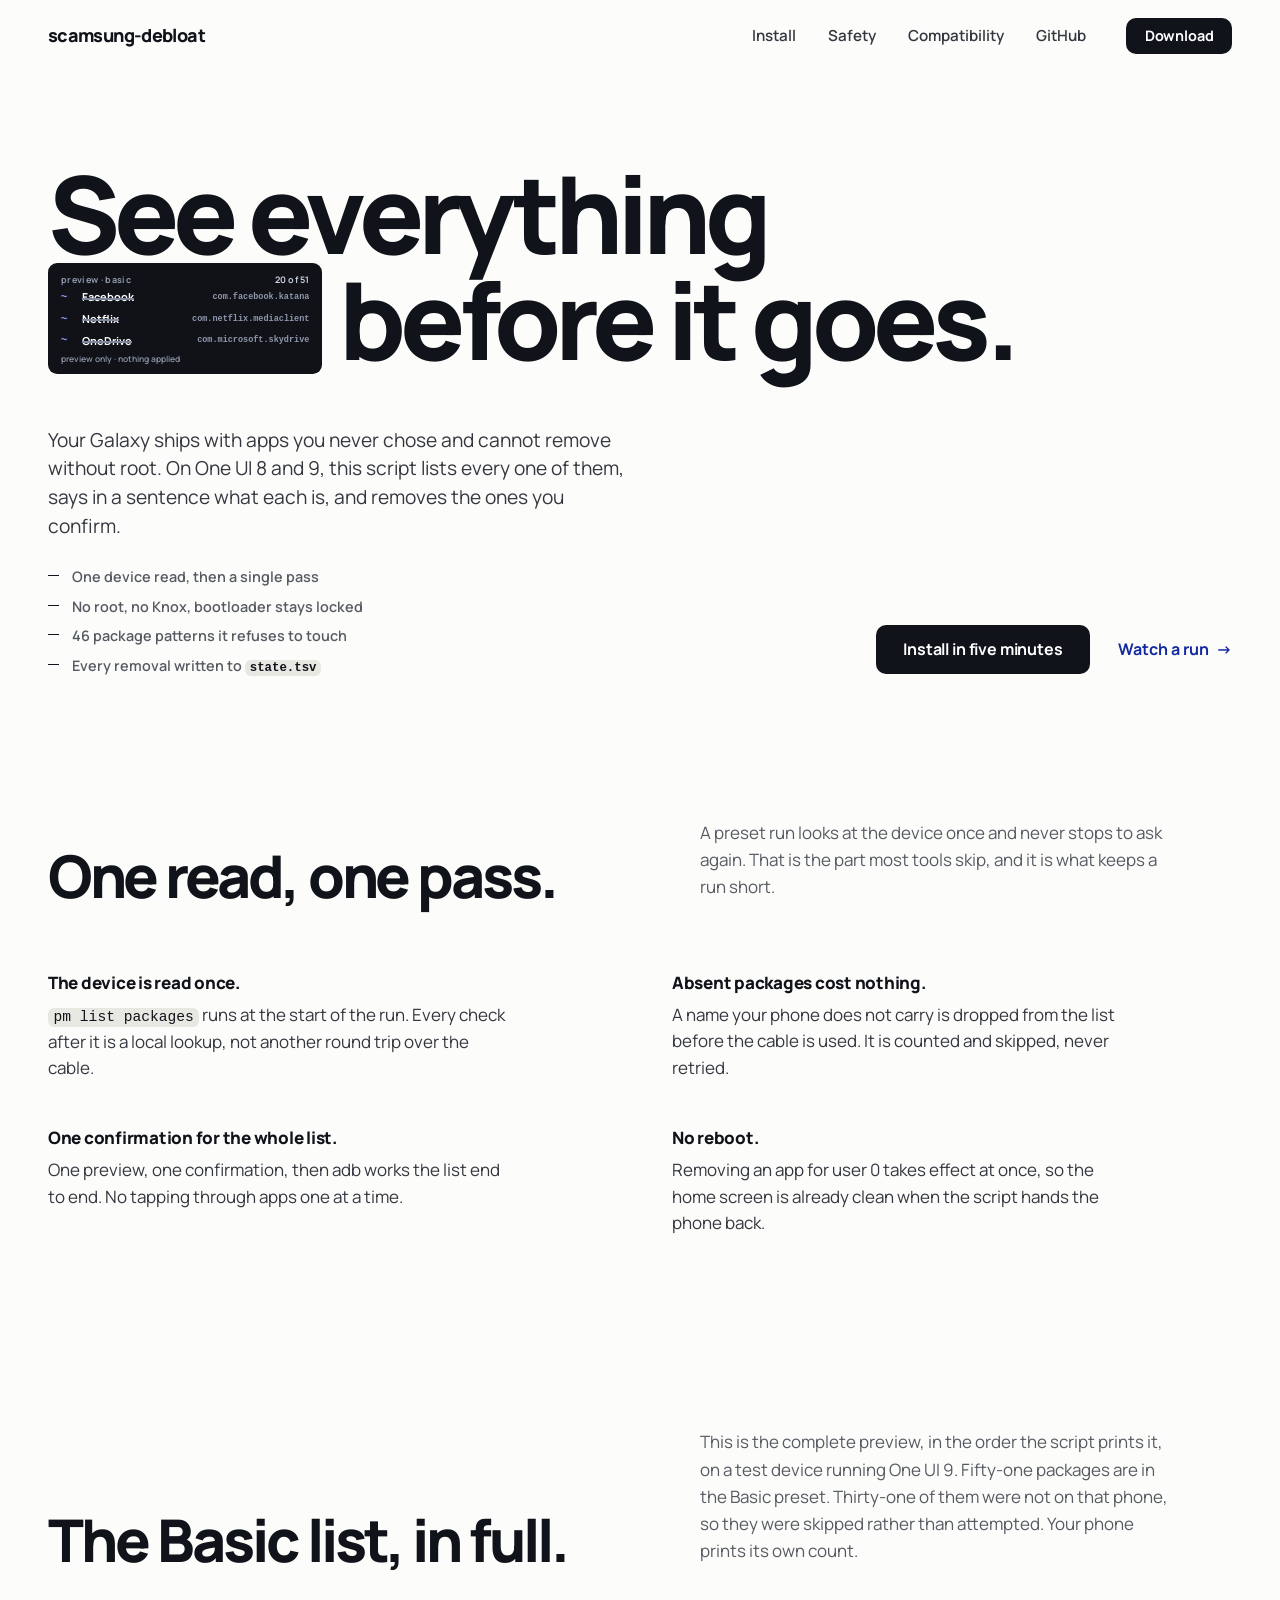
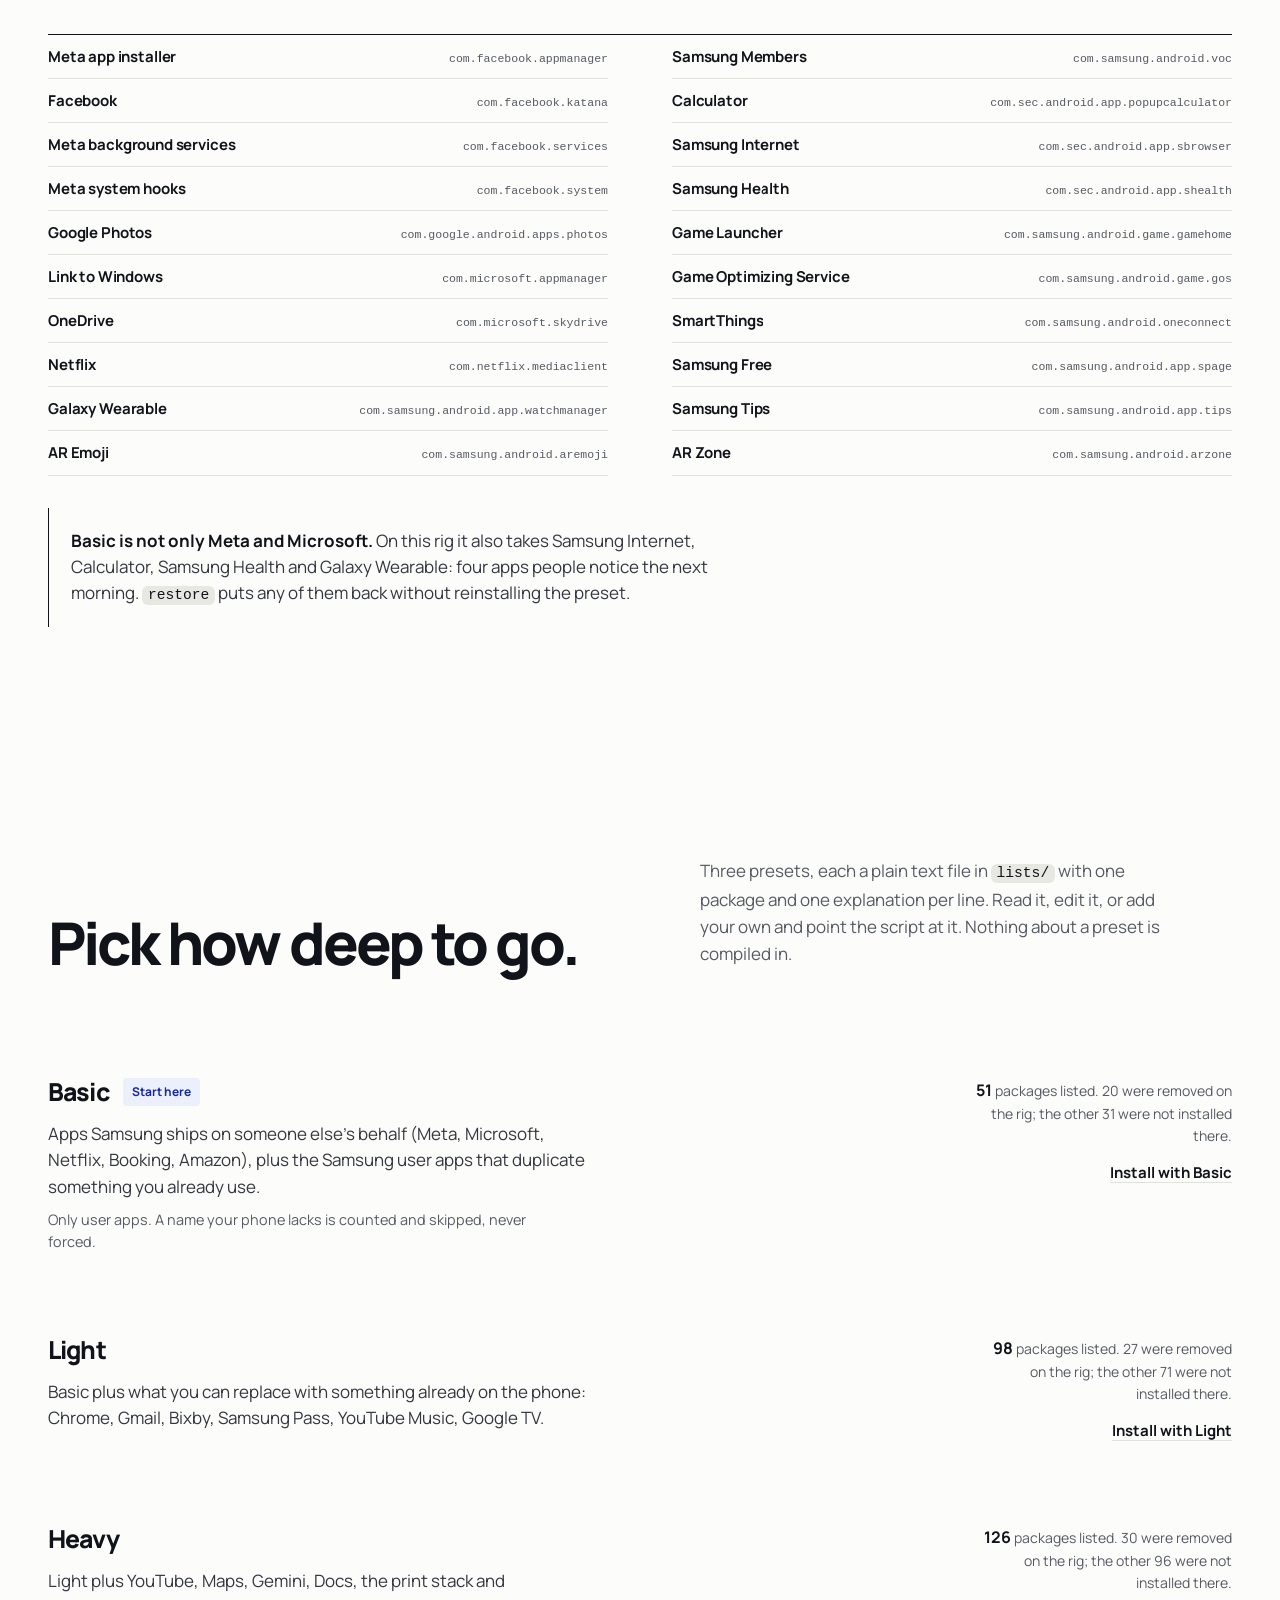
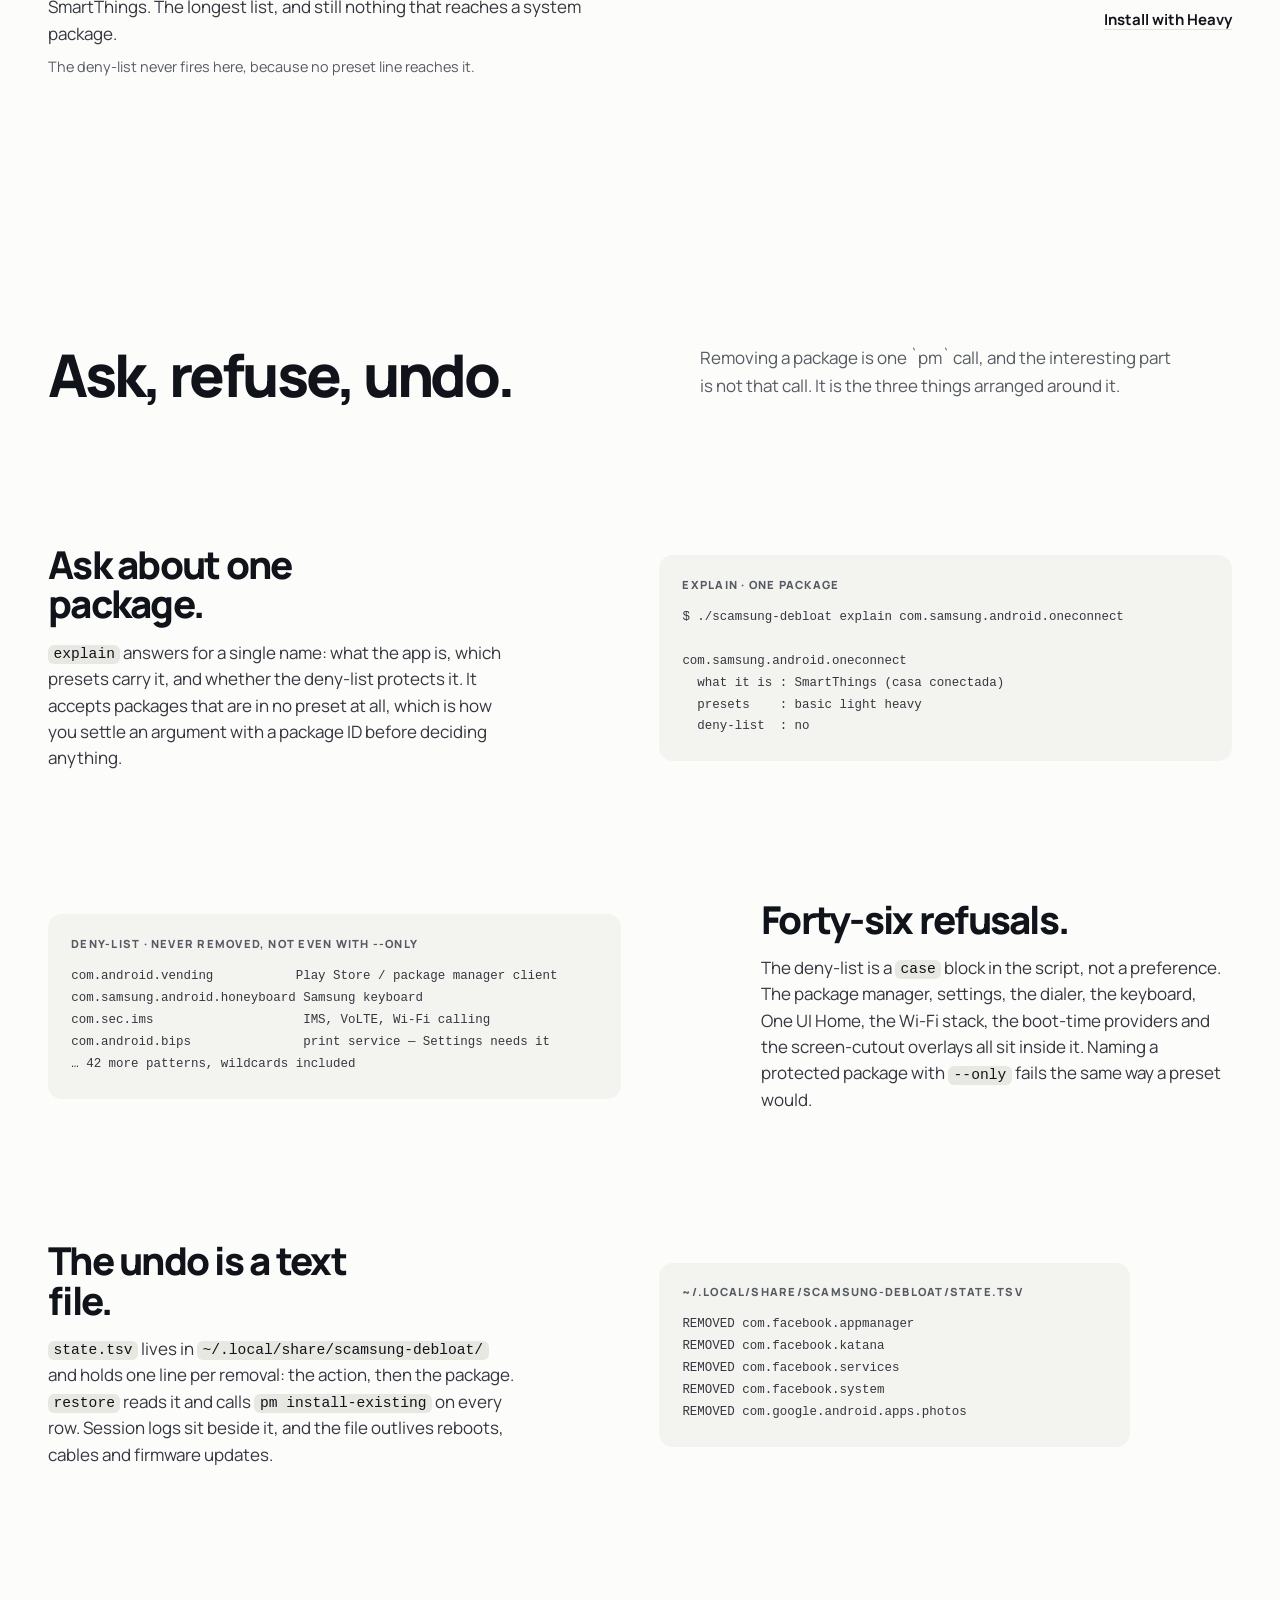
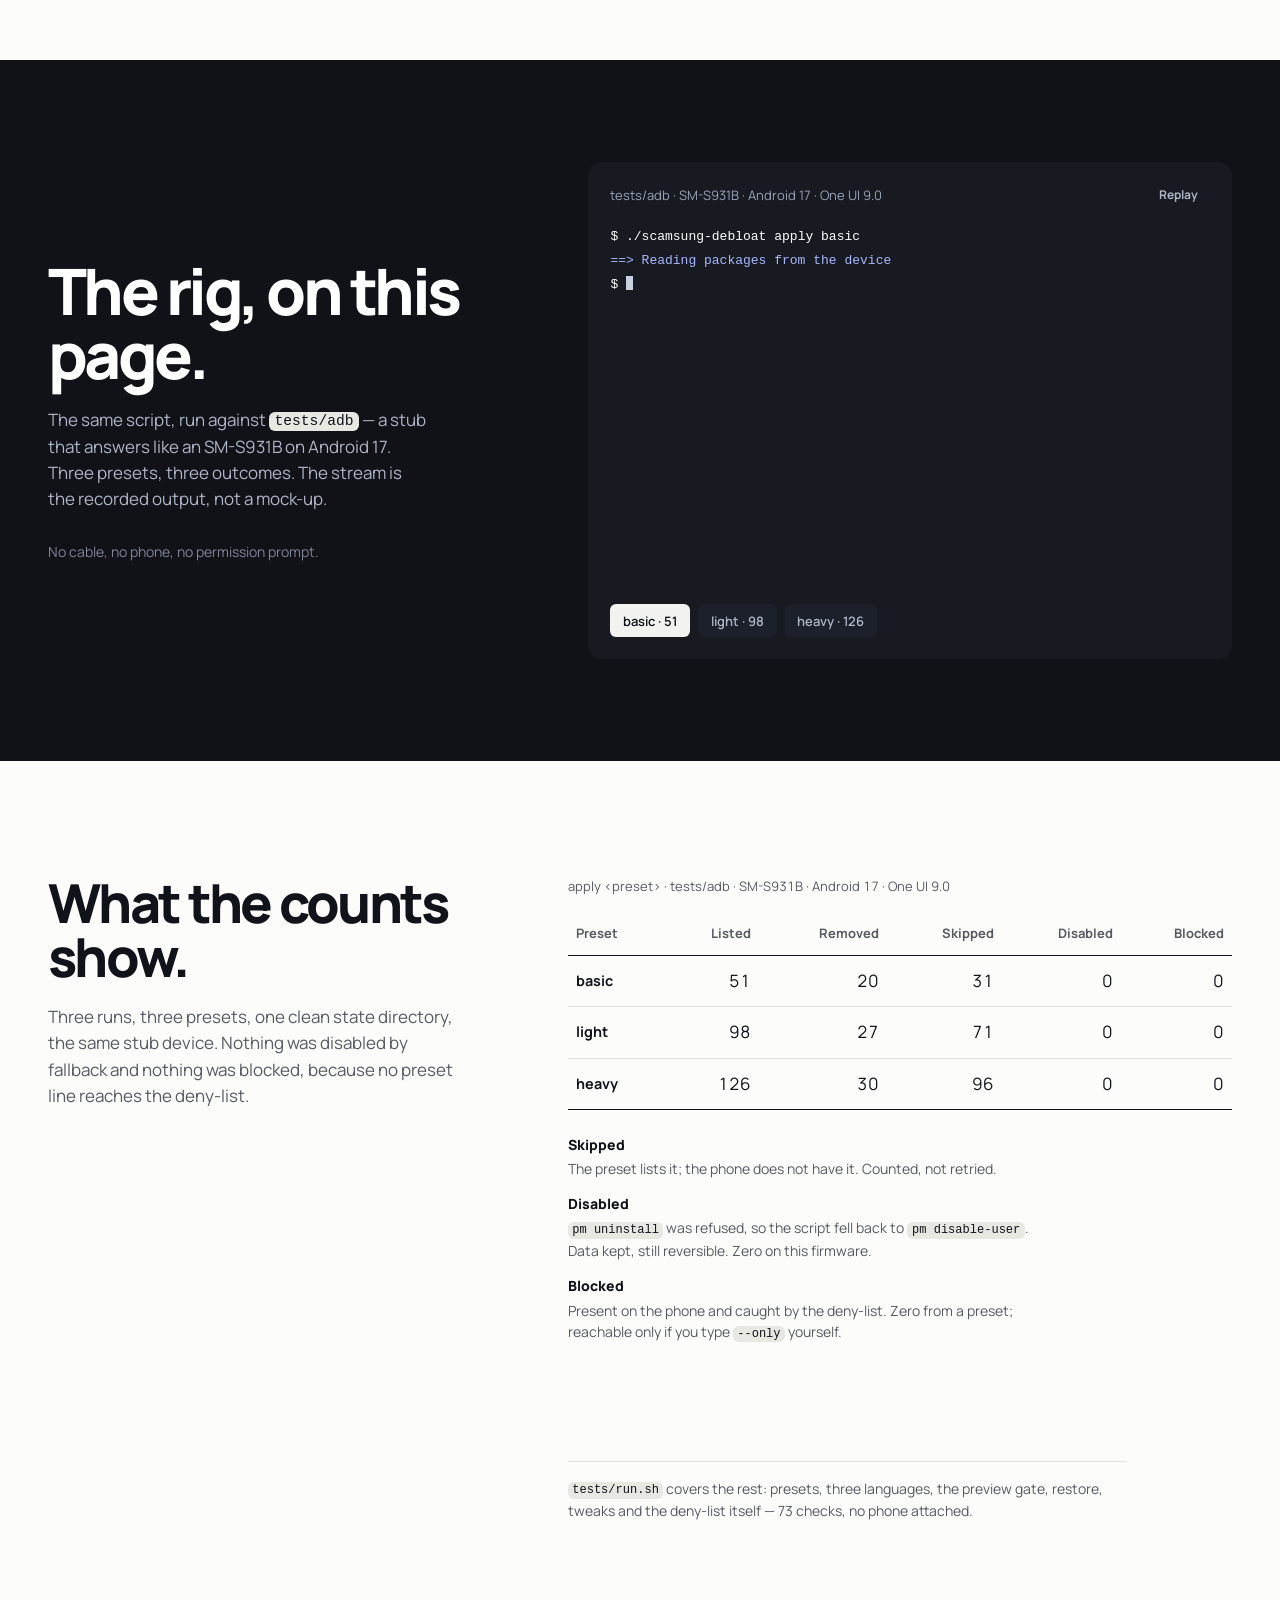
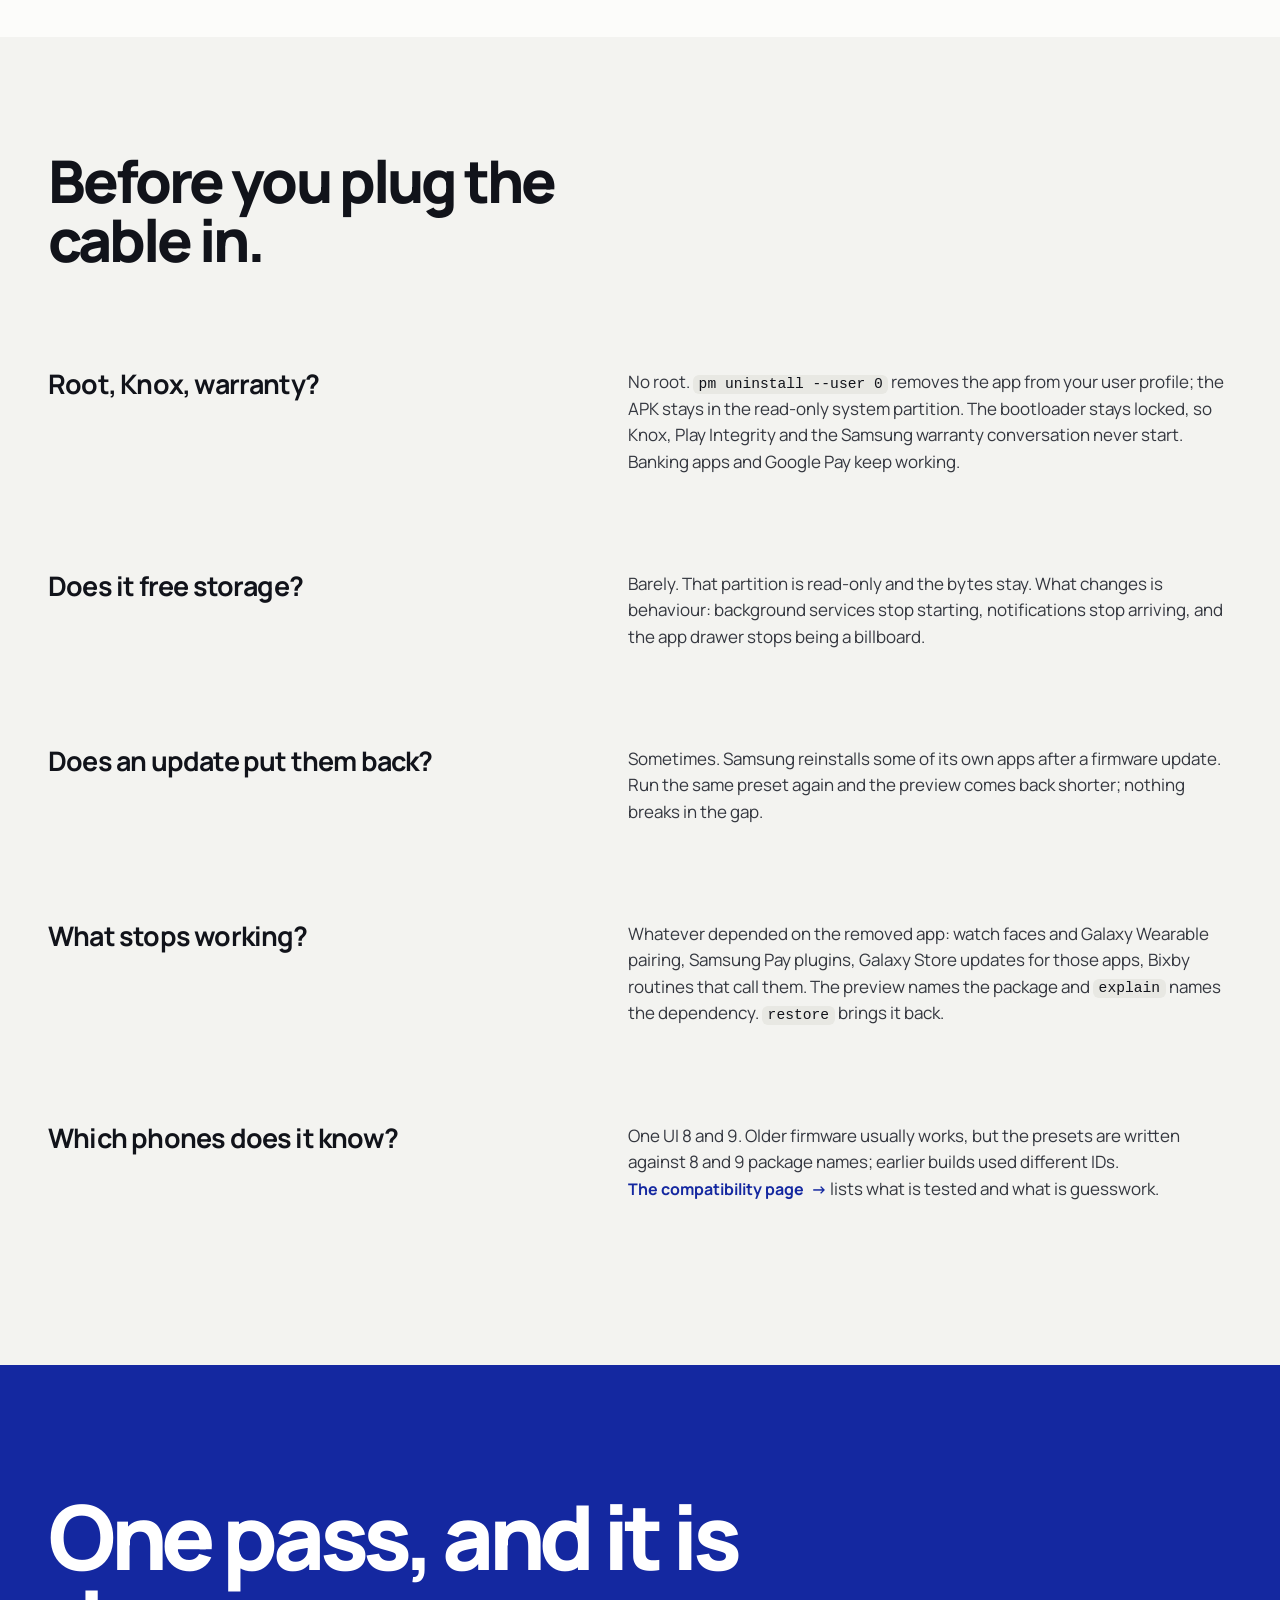
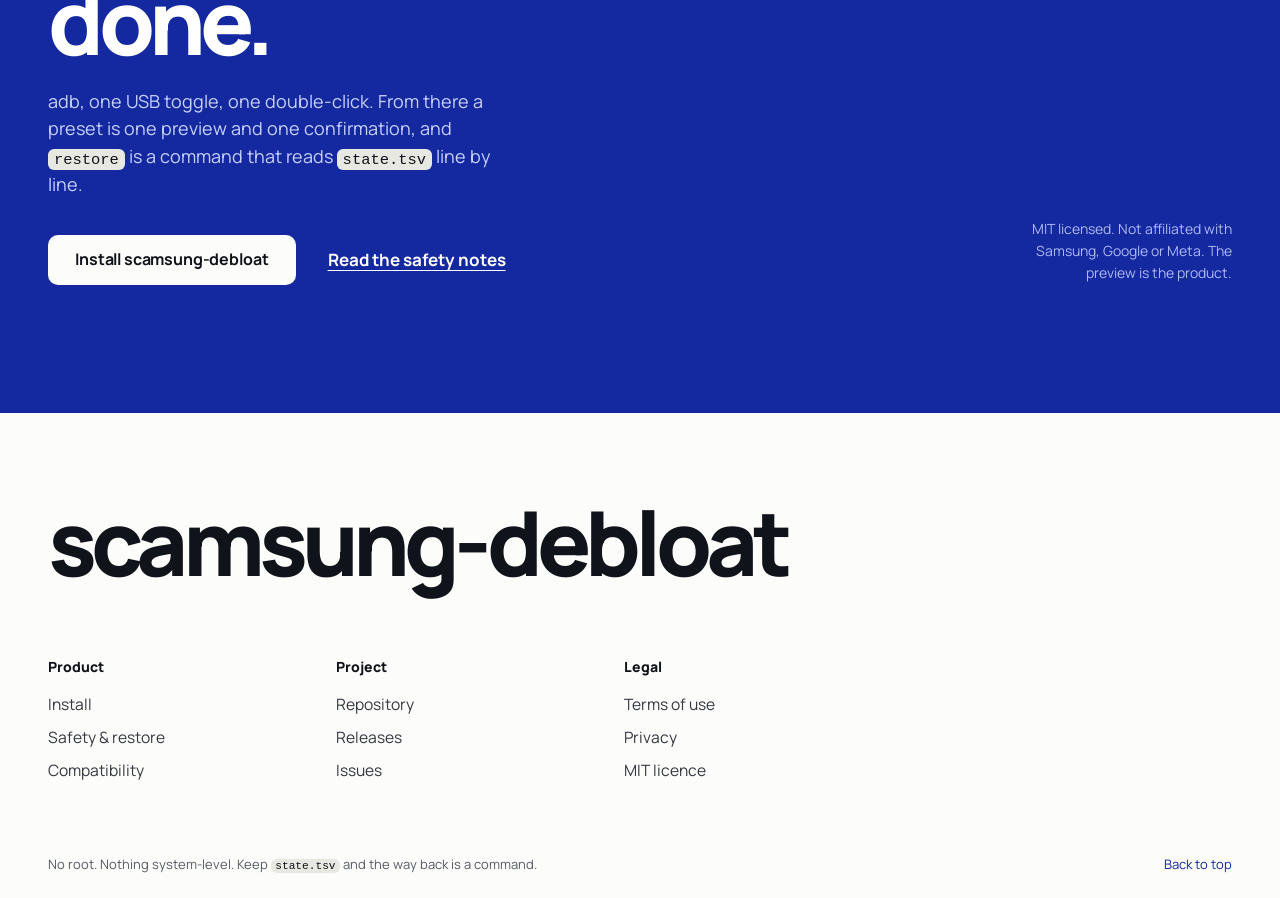
==== commit 978a3b54: "feat(site): tira o branding sim e passa a vender velocidade - remove o "sim" gigante do fecho, o "ty" ====
--- a/docs/index.html
+++ b/docs/index.html
@@ -4,19 +4,19 @@
 <meta charset="utf-8">
 <meta name="viewport" content="width=device-width, initial-scale=1">
 <title>scamsung-debloat — read every package before it leaves your Galaxy</title>
-<meta name="description" content="A bash script for Galaxy phones on One UI 8 and 9. It prints every preinstalled package with a line saying what it is, waits for one word, then removes it. No root, and restore puts everything back.">
+<meta name="description" content="A bash script for Galaxy phones on One UI 8 and 9. It lists every preinstalled app with a sentence on what it is, then removes what you confirm. One device read, one pass, no root, and restore puts everything back.">
 <link rel="canonical" href="https://aureliomo.github.io/scamsung-debloat/">
 <link rel="icon" href="data:image/svg+xml,%3Csvg xmlns='http://www.w3.org/2000/svg' viewBox='0 0 32 32'%3E%3Crect width='32' height='32' rx='6' fill='%231428a0'/%3E%3Cpath d='M10 20l6-8M10 20h6' fill='none' stroke='%23fff' stroke-width='2.5' stroke-linecap='round' stroke-linejoin='round'/%3E%3C/svg%3E">
 <meta property="og:type" content="website">
 <meta property="og:site_name" content="scamsung-debloat">
 <meta property="og:title" content="scamsung-debloat — read every package before it leaves your Galaxy">
-<meta property="og:description" content="Fifty-one to a hundred and twenty-six preinstalled packages, printed one per line with the sentence that says what each one is. Then one word. Then, if you want, one command back.">
+<meta property="og:description" content="Every preinstalled app on your Galaxy, printed one per line with the sentence that says what it is. One read, one preview, one confirmed pass. No root, and one command puts it back.">
 <meta property="og:url" content="https://aureliomo.github.io/scamsung-debloat/">
 <link rel="preconnect" href="https://fonts.googleapis.com">
 <link rel="preconnect" href="https://fonts.gstatic.com" crossorigin>
 <link href="https://fonts.googleapis.com/css2?family=Manrope:wght@400;500;600;700;800&display=swap" rel="stylesheet">
-<link rel="stylesheet" href="assets/style.css?v=8">
-<script src="assets/main.js?v=8" defer></script>
+<link rel="stylesheet" href="assets/style.css?v=9">
+<script src="assets/main.js?v=9" defer></script>
 <script type="application/ld+json">
 {
   "@context": "https://schema.org",
@@ -61,7 +61,7 @@
             <span class="slot-row"><code class="slot-tick">~</code><span class="slot-app">Netflix</span><code class="slot-pkg">com.netflix.mediaclient</code></span>
             <span class="slot-row"><code class="slot-tick">~</code><span class="slot-app">OneDrive</span><code class="slot-pkg">com.microsoft.skydrive</code></span>
             <span class="slot-row slot-row-extra"><code class="slot-tick">~</code><span class="slot-app">Google Photos</span><code class="slot-pkg">com.google.android.apps.photos</code></span>
-            <span class="slot-foot">nothing applied · type sim</span>
+            <span class="slot-foot">preview only · nothing applied</span>
           </span>
           <span class="hero-more">before it goes.</span>
         </span>
@@ -69,10 +69,11 @@
 
       <div class="hero-foot">
         <div class="hero-intro" data-rise="2">
-          <p class="lead">A bash script for Galaxy phones on One UI 8 and 9. It asks the device what it
-          shipped with, drops the packages your firmware does not have, and prints the rest one per line
-          with the sentence explaining what each one is.</p>
+          <p class="lead">Your Galaxy ships with apps you never chose and cannot remove without root. On
+          One UI 8 and 9, this script lists every one of them, says in a sentence what each is, and removes
+          the ones you confirm.</p>
           <ul class="hero-facts">
+            <li>One device read, then a single pass</li>
             <li>No root, no Knox, bootloader stays locked</li>
             <li>46 package patterns it refuses to touch</li>
             <li>Every removal written to <code>state.tsv</code></li>
@@ -83,6 +84,40 @@
           <a class="link-arrow" href="#demo">Watch a run</a>
         </div>
       </div>
+    </div>
+  </section>
+
+  <!-- ==================== one read, one pass ==================== -->
+  <section class="section section-tight run-section" id="run">
+    <div class="wrap">
+      <header class="sec-head sec-split">
+        <h2 data-rise>One read, one pass.</h2>
+        <p data-rise="2">A preset run looks at the device once and never stops to ask again. That is the
+        part most tools skip, and it is what keeps a run short.</p>
+      </header>
+
+      <dl class="run-facts" data-rise>
+        <div>
+          <dt>The device is read once.</dt>
+          <dd><code>pm list packages</code> runs at the start of the run. Every check after it is a local
+          lookup, not another round trip over the cable.</dd>
+        </div>
+        <div>
+          <dt>Absent packages cost nothing.</dt>
+          <dd>A name your phone does not carry is dropped from the list before the cable is used. It is
+          counted and skipped, never retried.</dd>
+        </div>
+        <div>
+          <dt>One confirmation for the whole list.</dt>
+          <dd>One preview, one confirmation, then adb works the list end to end. No tapping through apps
+          one at a time.</dd>
+        </div>
+        <div>
+          <dt>No reboot.</dt>
+          <dd>Removing an app for user 0 takes effect at once, so the home screen is already clean when
+          the script hands the phone back.</dd>
+        </div>
+      </dl>
     </div>
   </section>
 
@@ -133,7 +168,7 @@
   <section class="section" id="presets">
     <div class="wrap">
       <header class="sec-head sec-split">
-        <h2 data-rise>51, 98, 126.</h2>
+        <h2 data-rise>Pick how deep to go.</h2>
         <p data-rise="2">Three presets, each a plain text file in <code>lists/</code> with one package and one
         explanation per line. Read it, edit it, or add your own and point the script at it. Nothing about a
         preset is compiled in.</p>
@@ -141,7 +176,6 @@
 
       <div class="preset-list">
         <article class="preset-row" data-rise>
-          <div class="preset-num" data-num="51" aria-hidden="true"></div>
           <div class="preset-main">
             <div class="preset-title"><h3>Basic</h3><span class="tag">Start here</span></div>
             <p>Apps Samsung ships on someone else's behalf (Meta, Microsoft, Netflix, Booking, Amazon), plus
@@ -149,27 +183,24 @@
             <p class="preset-caveat">Only user apps. A name your phone lacks is counted and skipped, never forced.</p>
           </div>
           <div class="preset-side">
-            <p><strong>20</strong> removed on the rig; the other 31 were not installed there.</p>
+            <p><strong>51</strong> packages listed. 20 were removed on the rig; the other 31 were not installed there.</p>
             <a class="preset-link" href="install.html#run">Install with Basic</a>
           </div>
         </article>
 
         <article class="preset-row" data-rise>
-          <div class="preset-num" data-num="98" aria-hidden="true"></div>
           <div class="preset-main">
             <div class="preset-title"><h3>Light</h3></div>
             <p>Basic plus what you can replace with something already on the phone: Chrome, Gmail, Bixby,
             Samsung Pass, YouTube Music, Google TV.</p>
-            
           </div>
           <div class="preset-side">
-            <p><strong>27</strong> removed on the rig; the other 71 were not installed there.</p>
+            <p><strong>98</strong> packages listed. 27 were removed on the rig; the other 71 were not installed there.</p>
             <a class="preset-link" href="install.html#run">Install with Light</a>
           </div>
         </article>
 
         <article class="preset-row" data-rise>
-          <div class="preset-num" data-num="126" aria-hidden="true"></div>
           <div class="preset-main">
             <div class="preset-title"><h3>Heavy</h3></div>
             <p>Light plus YouTube, Maps, Gemini, Docs, the print stack and SmartThings. The longest list,
@@ -177,7 +208,7 @@
             <p class="preset-caveat">The deny-list never fires here, because no preset line reaches it.</p>
           </div>
           <div class="preset-side">
-            <p><strong>30</strong> removed on the rig; the other 96 were not installed there.</p>
+            <p><strong>126</strong> packages listed. 30 were removed on the rig; the other 96 were not installed there.</p>
             <a class="preset-link" href="install.html#run">Install with Heavy</a>
           </div>
         </article>
@@ -423,11 +454,10 @@
   <!-- ==================== close ==================== -->
   <section class="close-section">
     <div class="wrap close-in">
-      <span class="close-mark" aria-hidden="true">sim</span>
       <div class="close-copy" data-rise>
-        <h2>Read the list. Type sim.</h2>
-        <p>adb, one USB toggle, one double-click. The first run takes five minutes; the ones after it take
-        seconds, because the phone keeps none of the state.</p>
+        <h2>One pass, and it is done.</h2>
+        <p>adb, one USB toggle, one double-click. From there a preset is one preview and one confirmation,
+        and <code>restore</code> is a command that reads <code>state.tsv</code> line by line.</p>
         <div class="close-actions">
           <a class="btn btn-light" href="install.html">Install scamsung-debloat</a>
           <a class="close-link" href="safety.html">Read the safety notes</a>
--- a/docs/assets/style.css
+++ b/docs/assets/style.css
@@ -352,6 +352,22 @@
 .callout p { margin: 0; color: var(--ink-2); max-width: 66ch; }
 .callout strong { color: var(--ink); }
 
+/* ============ one read, one pass ============ */
+.run-facts {
+    display: grid;
+    grid-template-columns: repeat(2, minmax(0, 1fr));
+    gap: clamp(1.75rem, 3.5vw, 2.75rem) clamp(2rem, 5vw, 4rem);
+}
+.run-facts > div { display: grid; gap: 0.35rem; align-content: start; }
+.run-facts dt {
+    font-size: 1.0625rem;
+    font-weight: 800;
+    letter-spacing: -0.015em;
+    color: var(--ink);
+}
+.run-facts dd { margin: 0; color: var(--ink-2); max-width: 46ch; }
+.run-facts code { white-space: nowrap; }
+
 /* ============ shared section ============ */
 .section { padding: var(--sec) 0; }
 .section-tight { padding-top: clamp(3.5rem, 6vw, 5.5rem); }
@@ -394,7 +410,7 @@
 .preset-list { display: grid; }
 .preset-row {
     display: grid;
-    grid-template-columns: auto minmax(0, 1fr) 16rem;
+    grid-template-columns: minmax(0, 1fr) 16rem;
     gap: clamp(1.25rem, 3vw, 3rem);
     align-items: start;
     padding: 2.25rem 1.5rem;
@@ -404,15 +420,6 @@
 }
 .preset-row + .preset-row { margin-top: 0.35rem; }
 .preset-row:hover { background: var(--soft); }
-.preset-num::before { content: attr(data-num); }
-.preset-num {
-    font-size: clamp(4rem, 7.2vw, 7rem);
-    font-weight: 800;
-    letter-spacing: -0.07em;
-    line-height: 0.78;
-    color: var(--ink);
-}
-.preset-row:first-child .preset-num { color: var(--blue); }
 .preset-title {
     display: flex;
     align-items: center;
@@ -749,23 +756,11 @@
 .close-in {
     position: relative;
     display: grid;
-    grid-template-columns: 1fr;
-    gap: clamp(2rem, 4vw, 3rem);
+    grid-template-columns: minmax(0, 1fr) minmax(0, 19rem);
+    gap: clamp(2rem, 4vw, 4rem);
+    align-items: end;
 }
 .close-copy { max-width: 46rem; }
-.close-mark {
-    position: absolute;
-    right: 0;
-    bottom: 0;
-    z-index: 0;
-    font-size: clamp(12rem, 24vw, 21rem);
-    font-weight: 800;
-    letter-spacing: -0.09em;
-    line-height: 0.7;
-    color: rgba(255, 255, 255, 0.09);
-    pointer-events: none;
-    user-select: none;
-}
 .close-copy { position: relative; z-index: 1; }
 .close-copy h2 {
     font-size: clamp(3rem, 7vw, 7rem);
@@ -773,7 +768,7 @@
     letter-spacing: -0.06em;
     font-weight: 800;
     color: #fff;
-    max-width: 10ch;
+    max-width: 12ch;
 }
 .close-copy p {
     margin-top: 1.5rem;
@@ -798,8 +793,9 @@
 .close-note {
     position: relative;
     z-index: 1;
-    justify-self: start;
-    max-width: 40ch;
+    justify-self: end;
+    text-align: right;
+    max-width: 26ch;
     font-size: 0.875rem;
     line-height: 1.6;
     color: #aeb9f2;
@@ -1089,14 +1085,15 @@
     .sec-split { grid-template-columns: 1fr; gap: 1.5rem; margin-bottom: 2.5rem; }
     .sec-split p { padding-bottom: 0; }
 
+    .run-facts { grid-template-columns: minmax(0, 1fr); }
+
     .preset-row {
-        grid-template-columns: auto minmax(0, 1fr);
+        grid-template-columns: minmax(0, 1fr);
         padding: 1.75rem 1rem;
         margin: 0 -1rem;
     }
-    .preset-num { font-size: clamp(3.5rem, 12vw, 5rem); }
     .preset-side {
-        grid-column: 2;
+        grid-column: 1;
         flex-direction: row;
         align-items: center;
         justify-content: space-between;
@@ -1123,9 +1120,8 @@
     .qa-row { grid-template-columns: 1fr; gap: 0.6rem; padding: 1.5rem 0; }
     .qa-row + .qa-row { margin-top: 0.5rem; }
 
-    .close-in { grid-template-columns: 1fr; }
-    .close-note { justify-self: start; margin-top: 1rem; }
-    .close-mark { display: none; }
+    .close-in { grid-template-columns: minmax(0, 1fr); }
+    .close-note { justify-self: start; text-align: left; margin-top: 1rem; }
 
     .foot-grid { grid-template-columns: 1fr 1fr; }
     .foot-end { flex-direction: column; }
@@ -1152,8 +1148,7 @@
     .man-name { font-size: 0.9rem; }
     .man-pkg { font-size: 0.66rem; }
 
-    .preset-row { grid-template-columns: auto minmax(0, 1fr); gap: 1rem; }
-    .preset-num { font-size: 2.7rem; }
+    .preset-row { grid-template-columns: minmax(0, 1fr); gap: 1rem; }
     .preset-side { flex-direction: column; align-items: flex-start; gap: 0.6rem; }
     .preset-title h3 { font-size: 1.35rem; }
 
